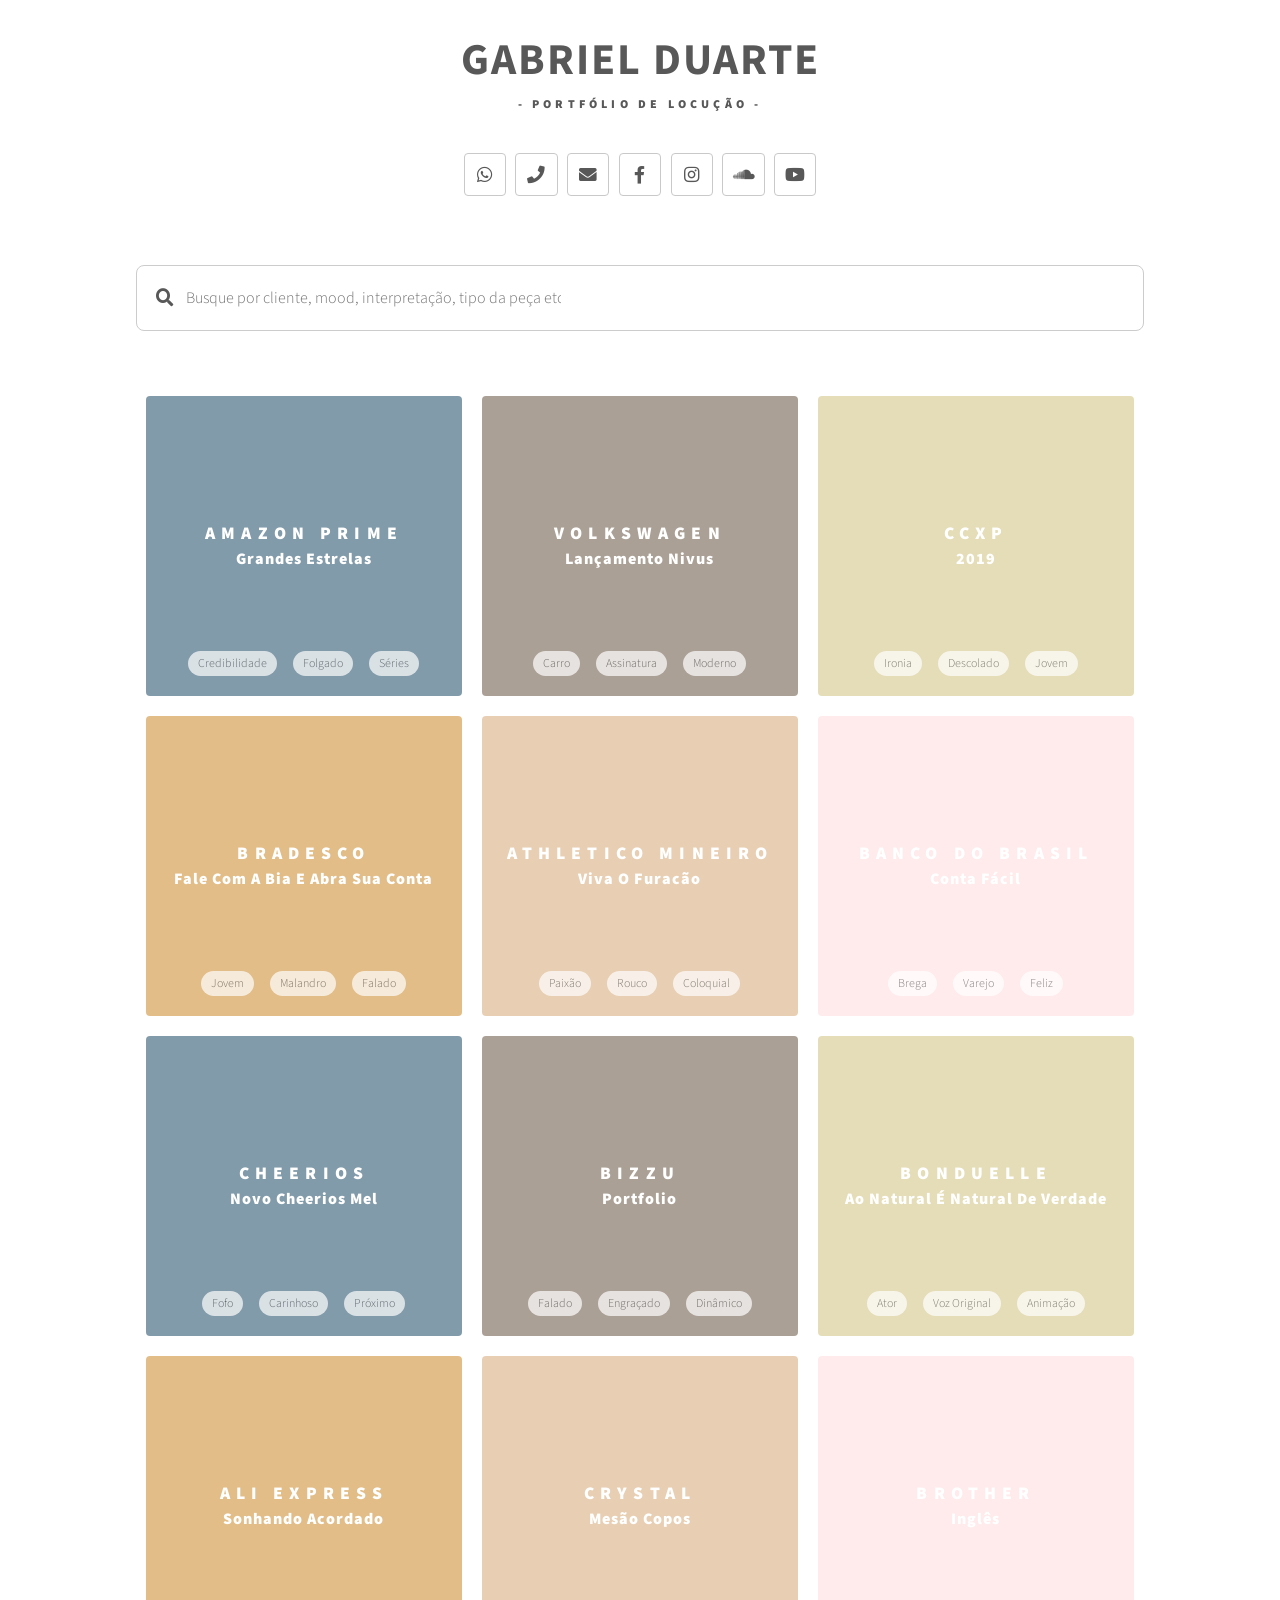
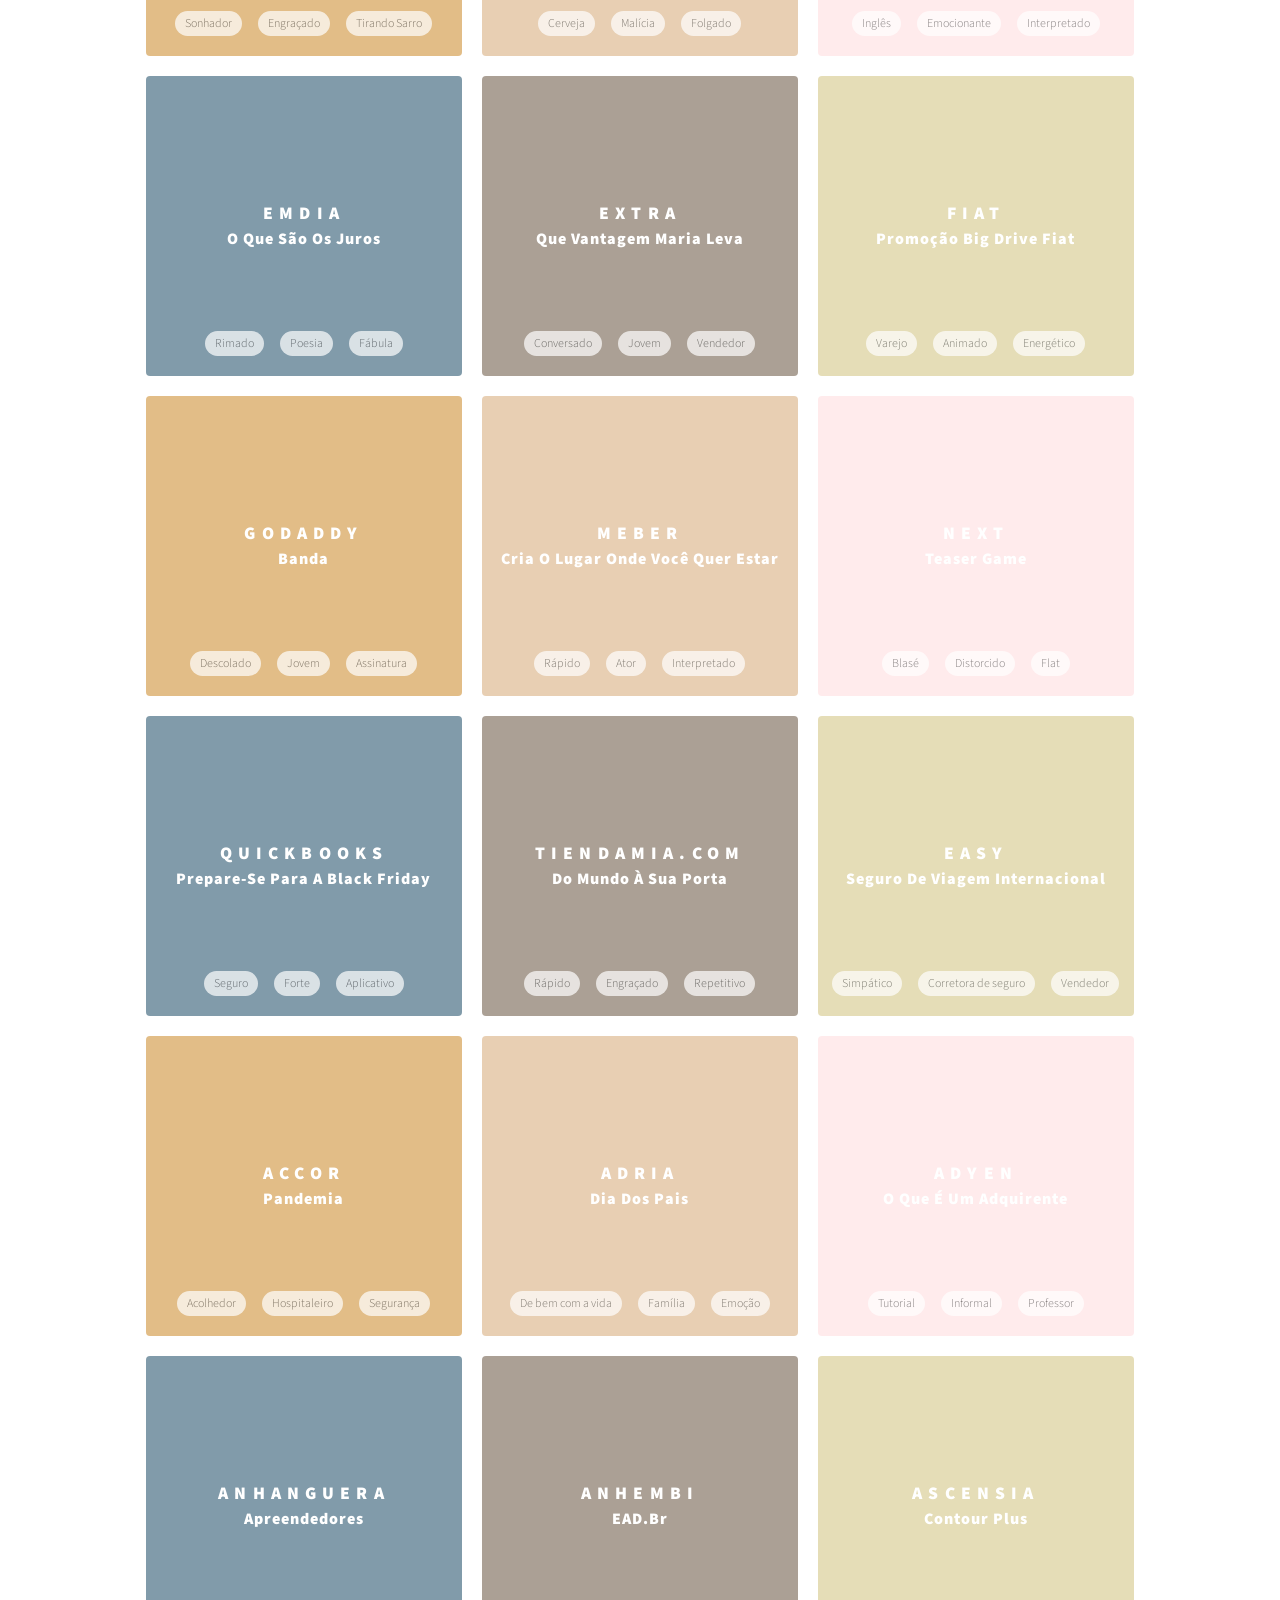
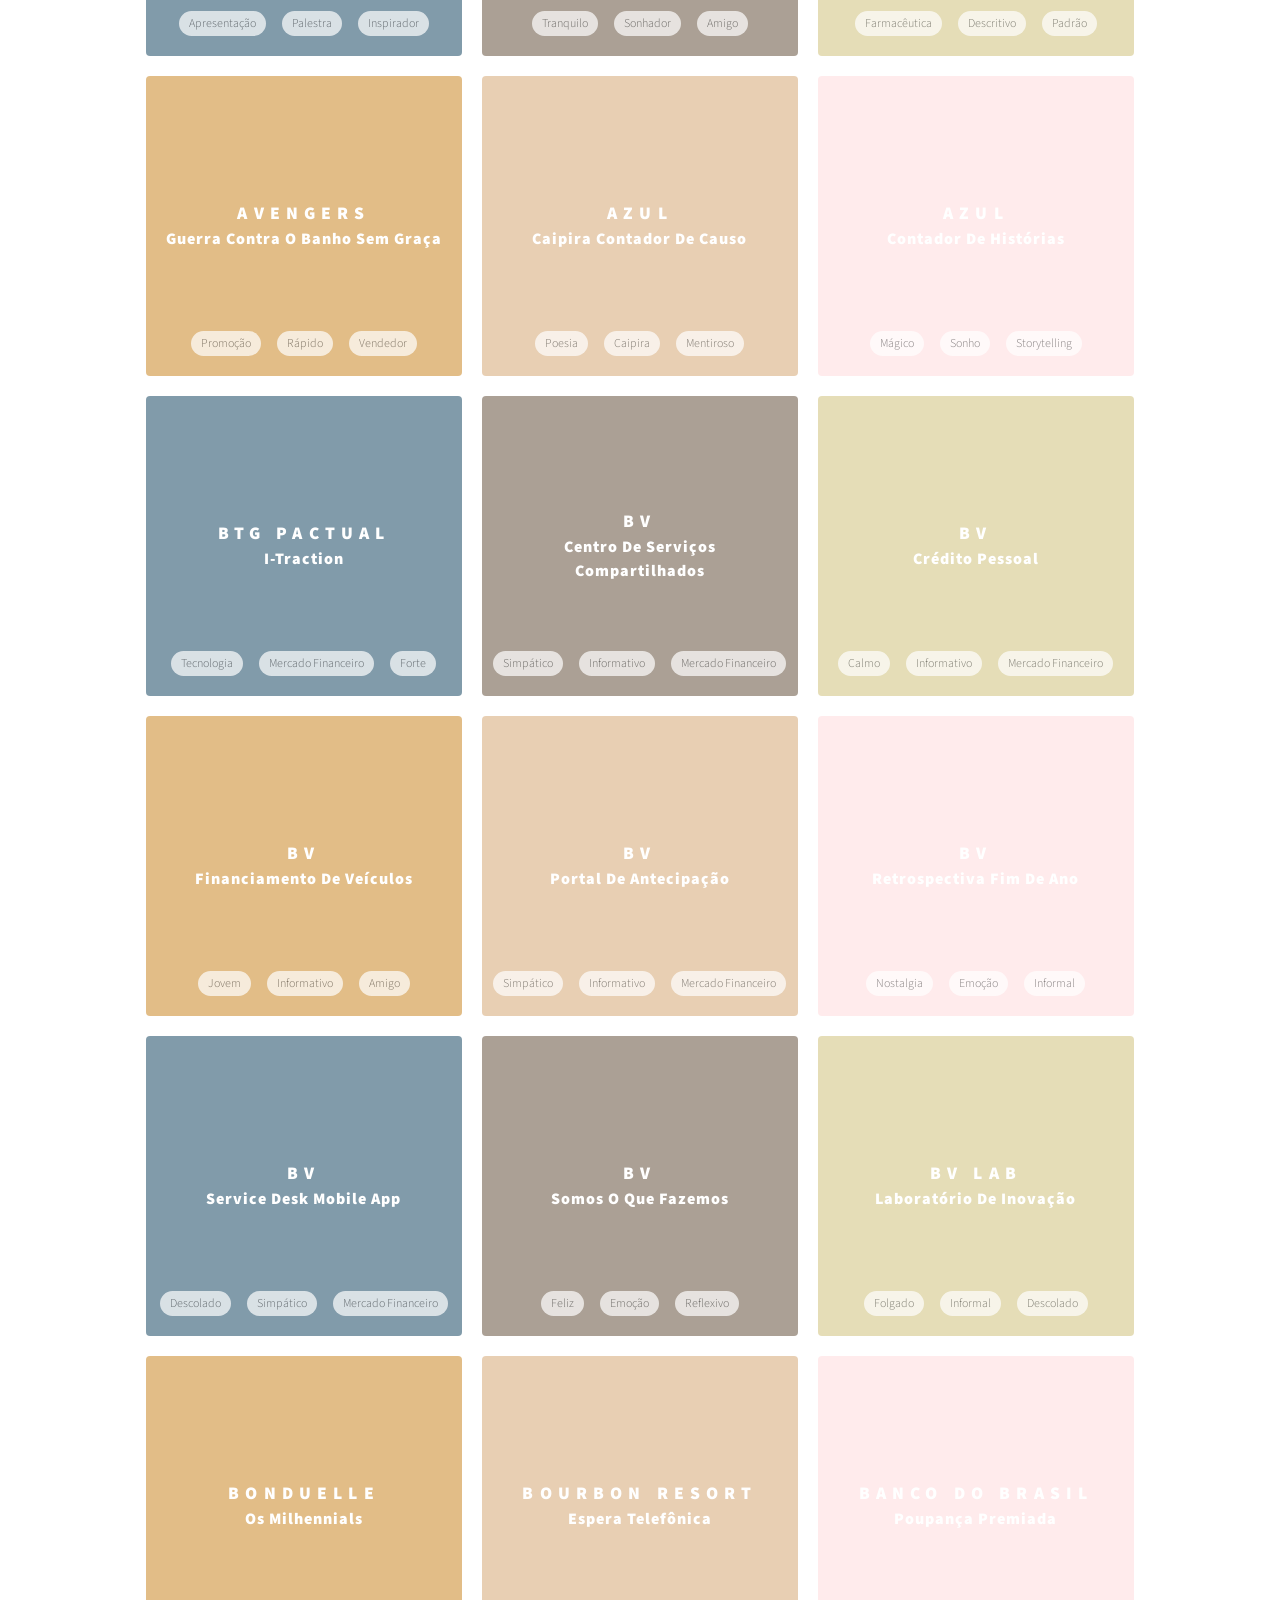
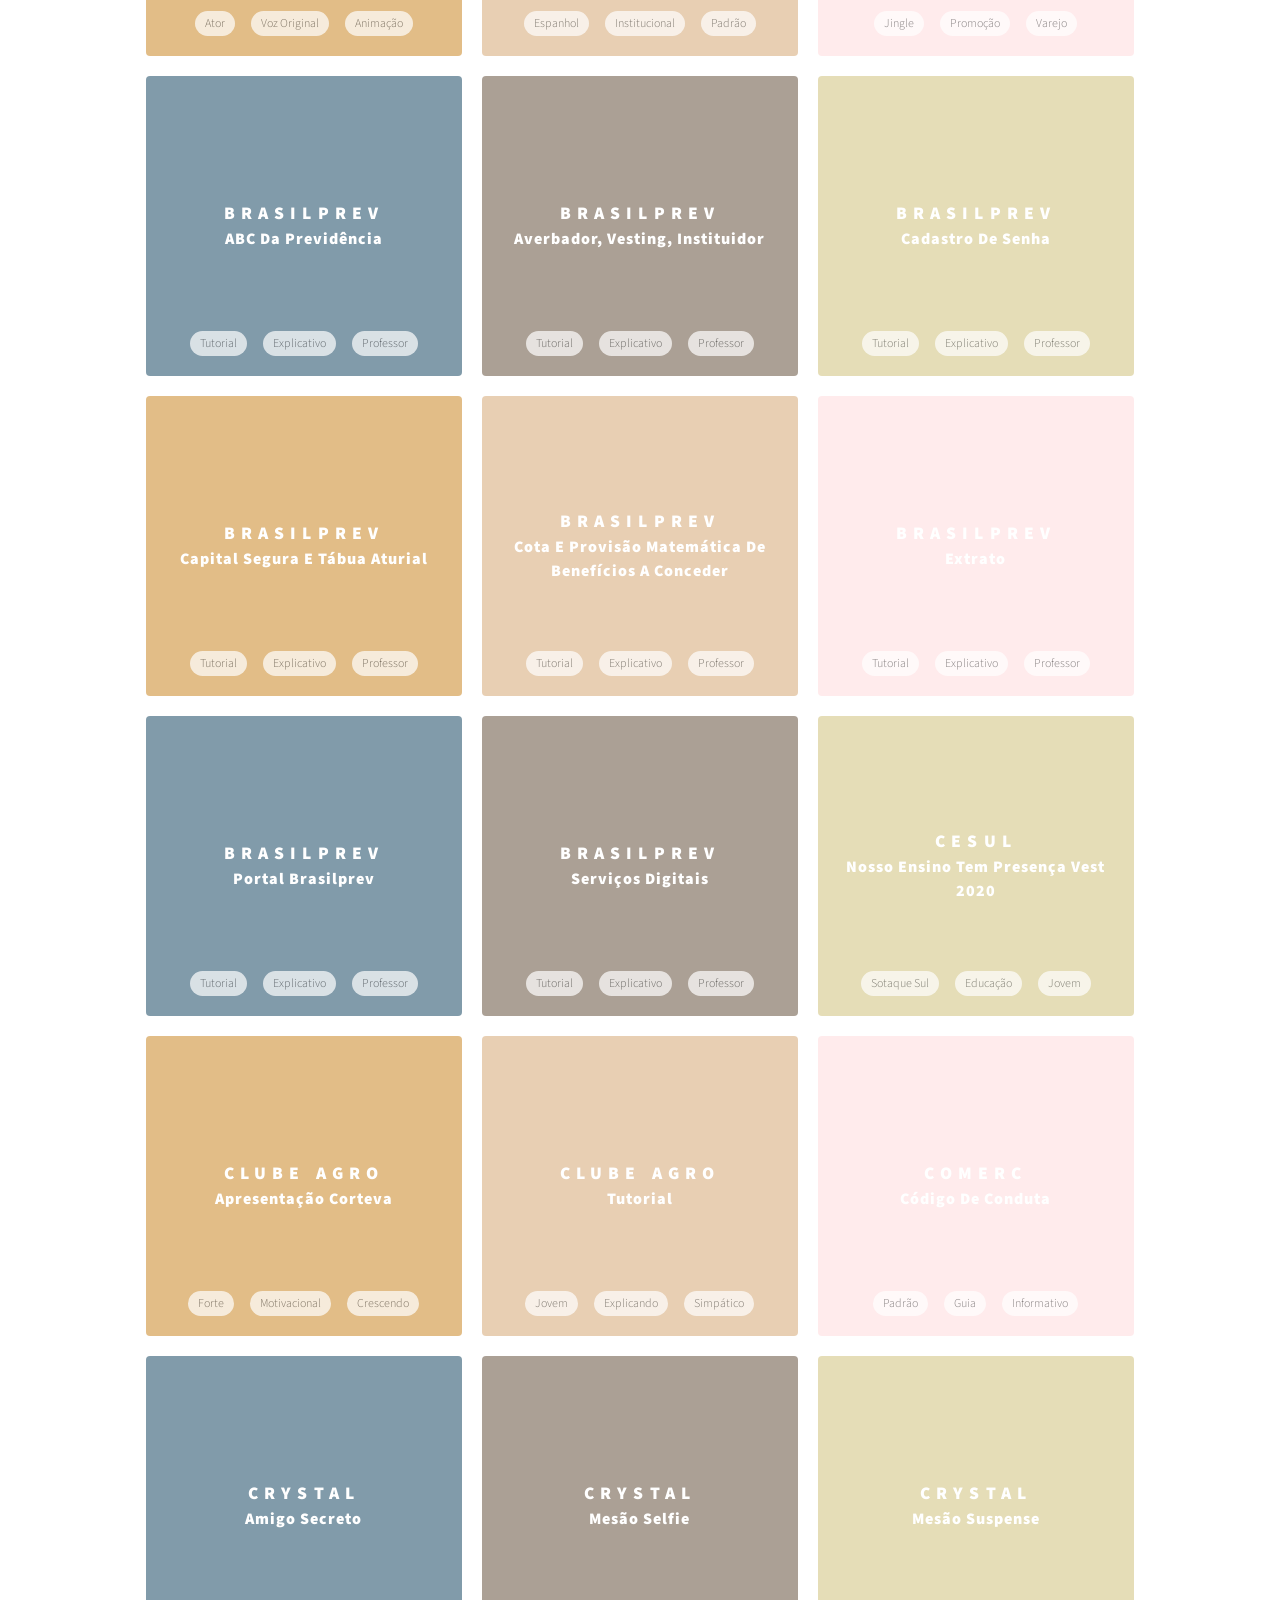
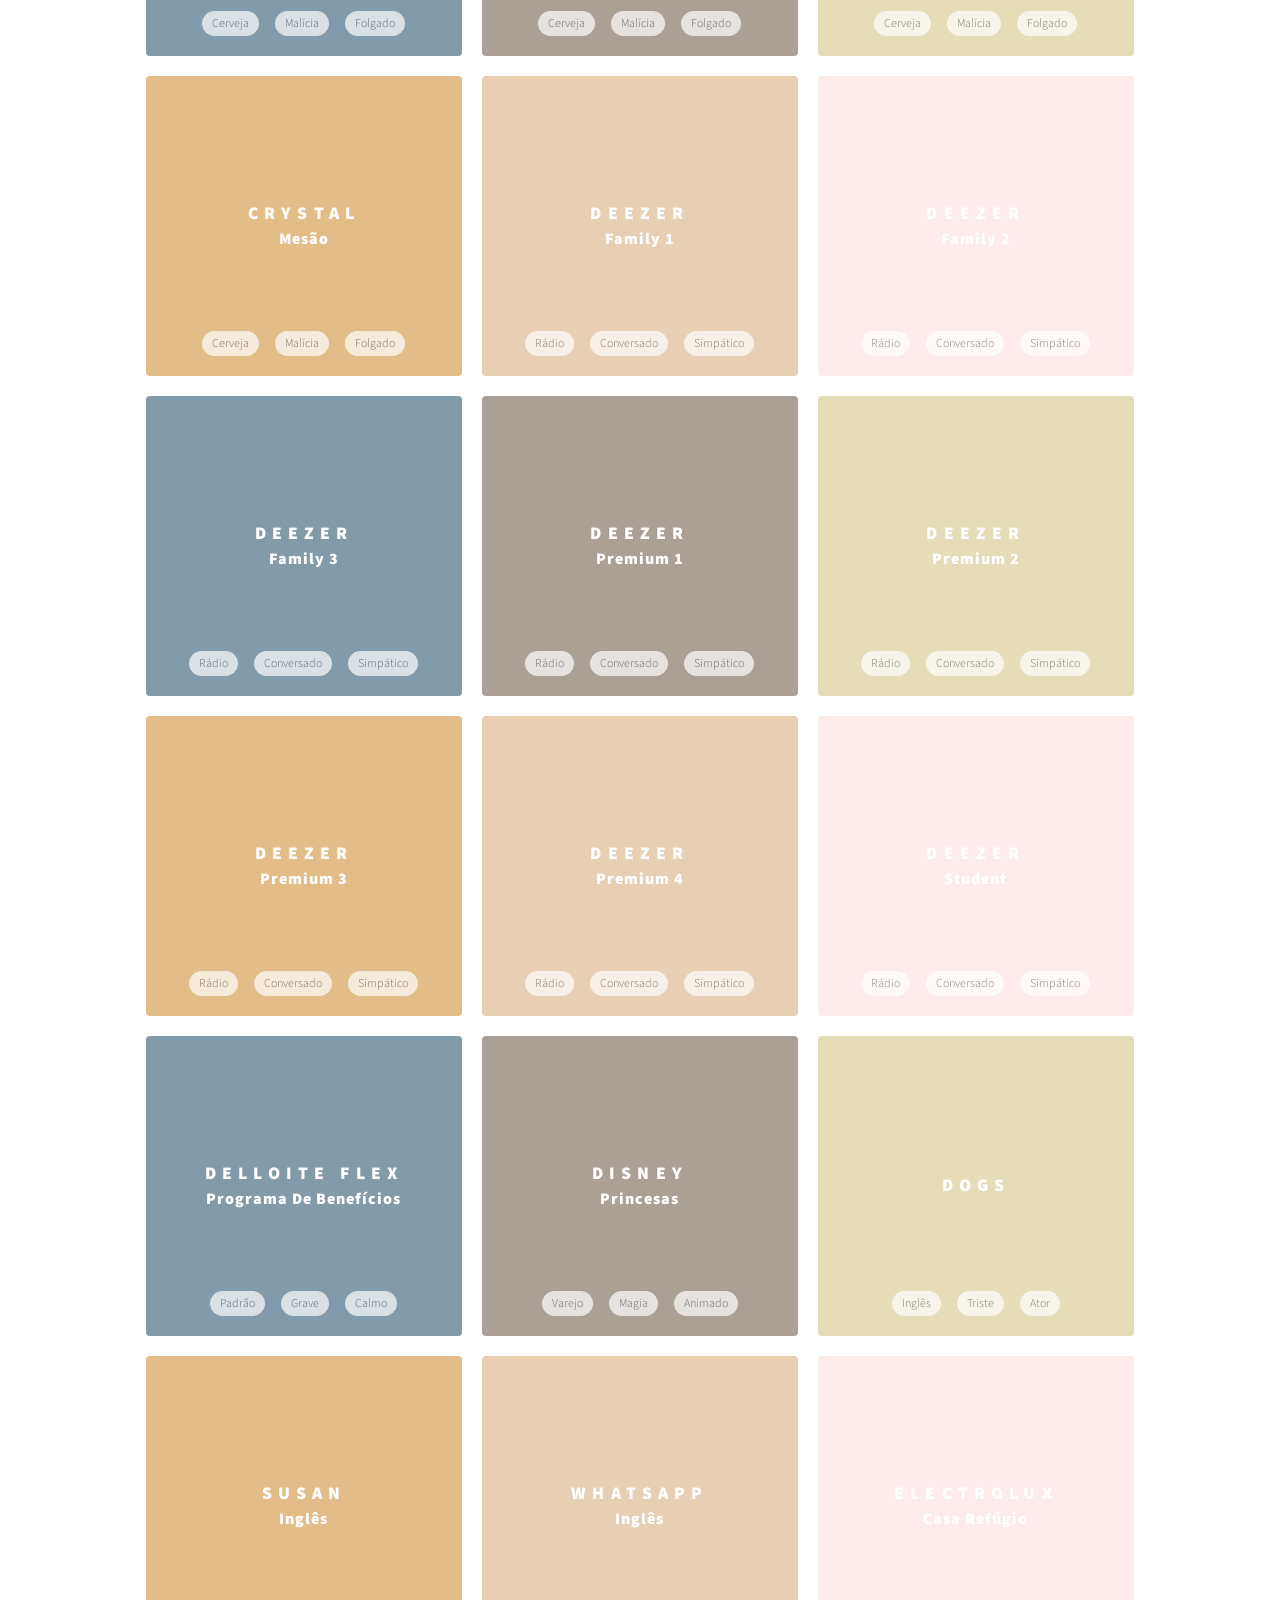
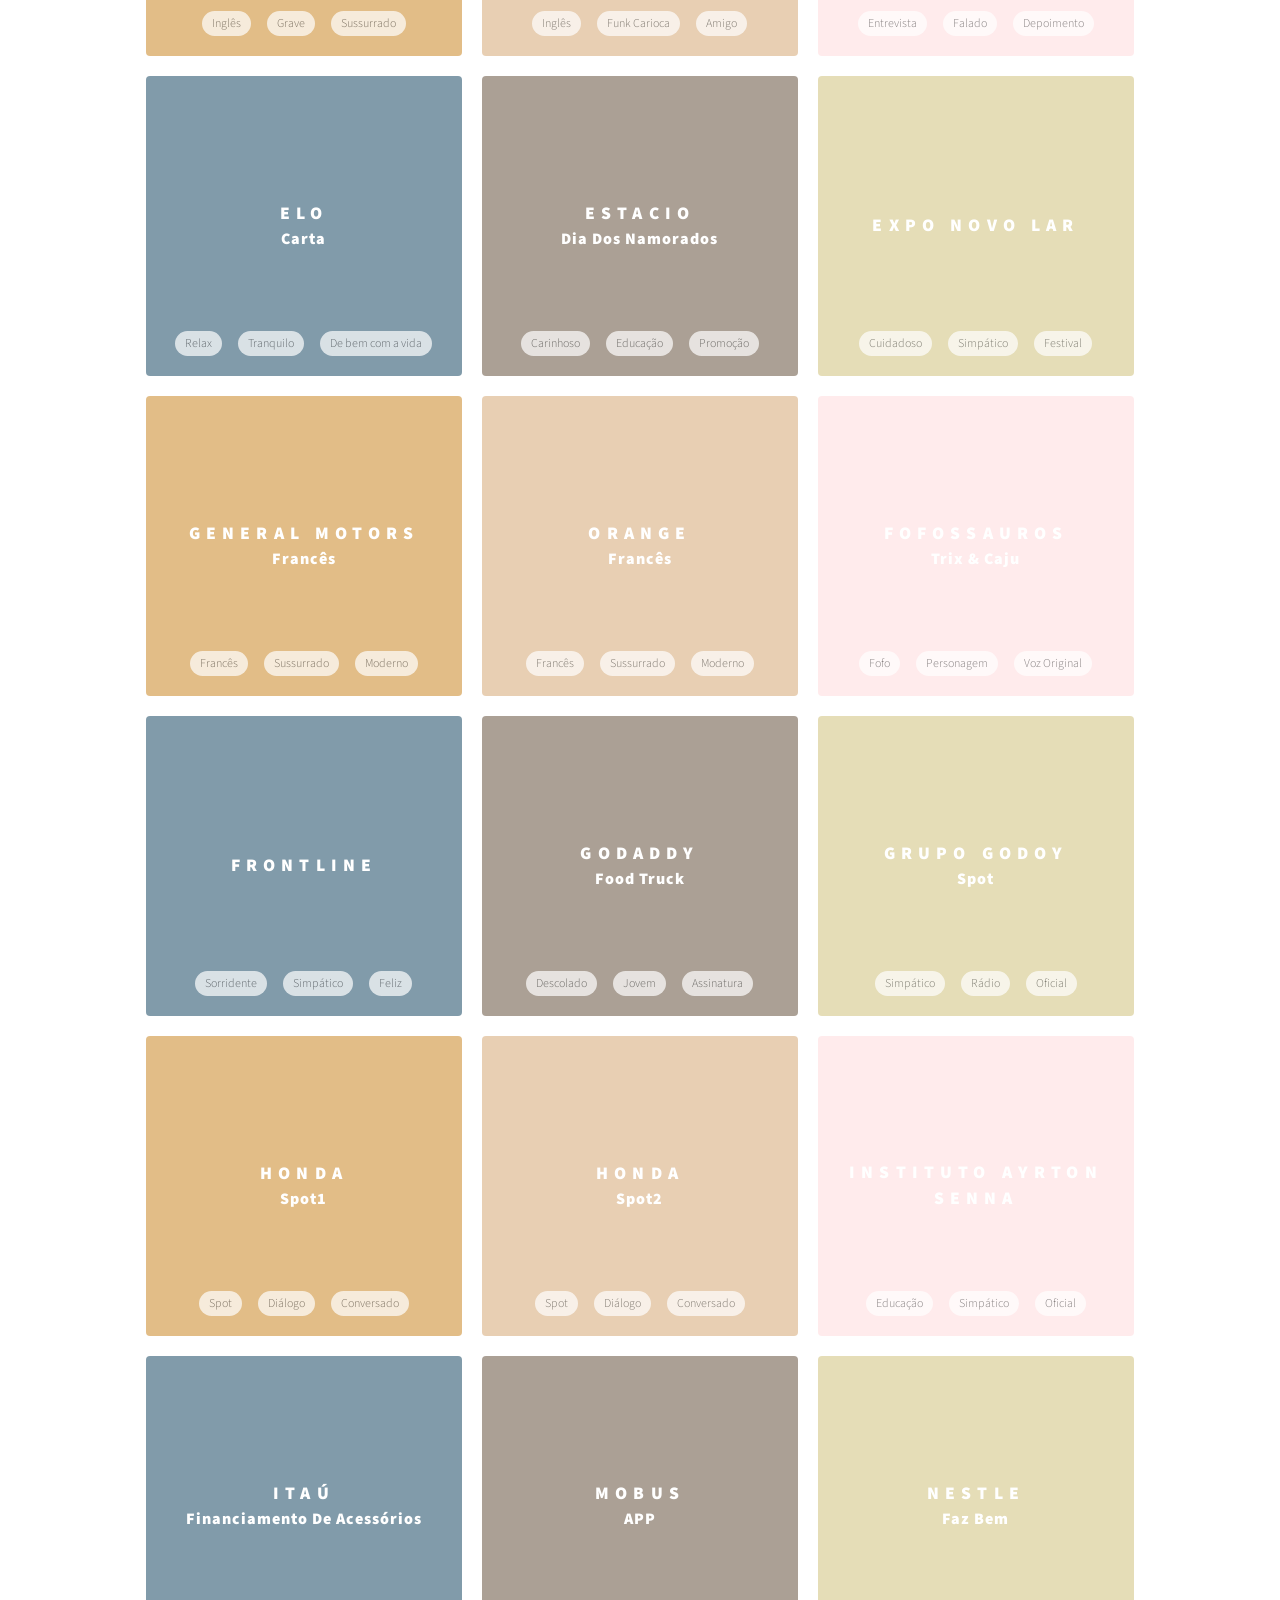
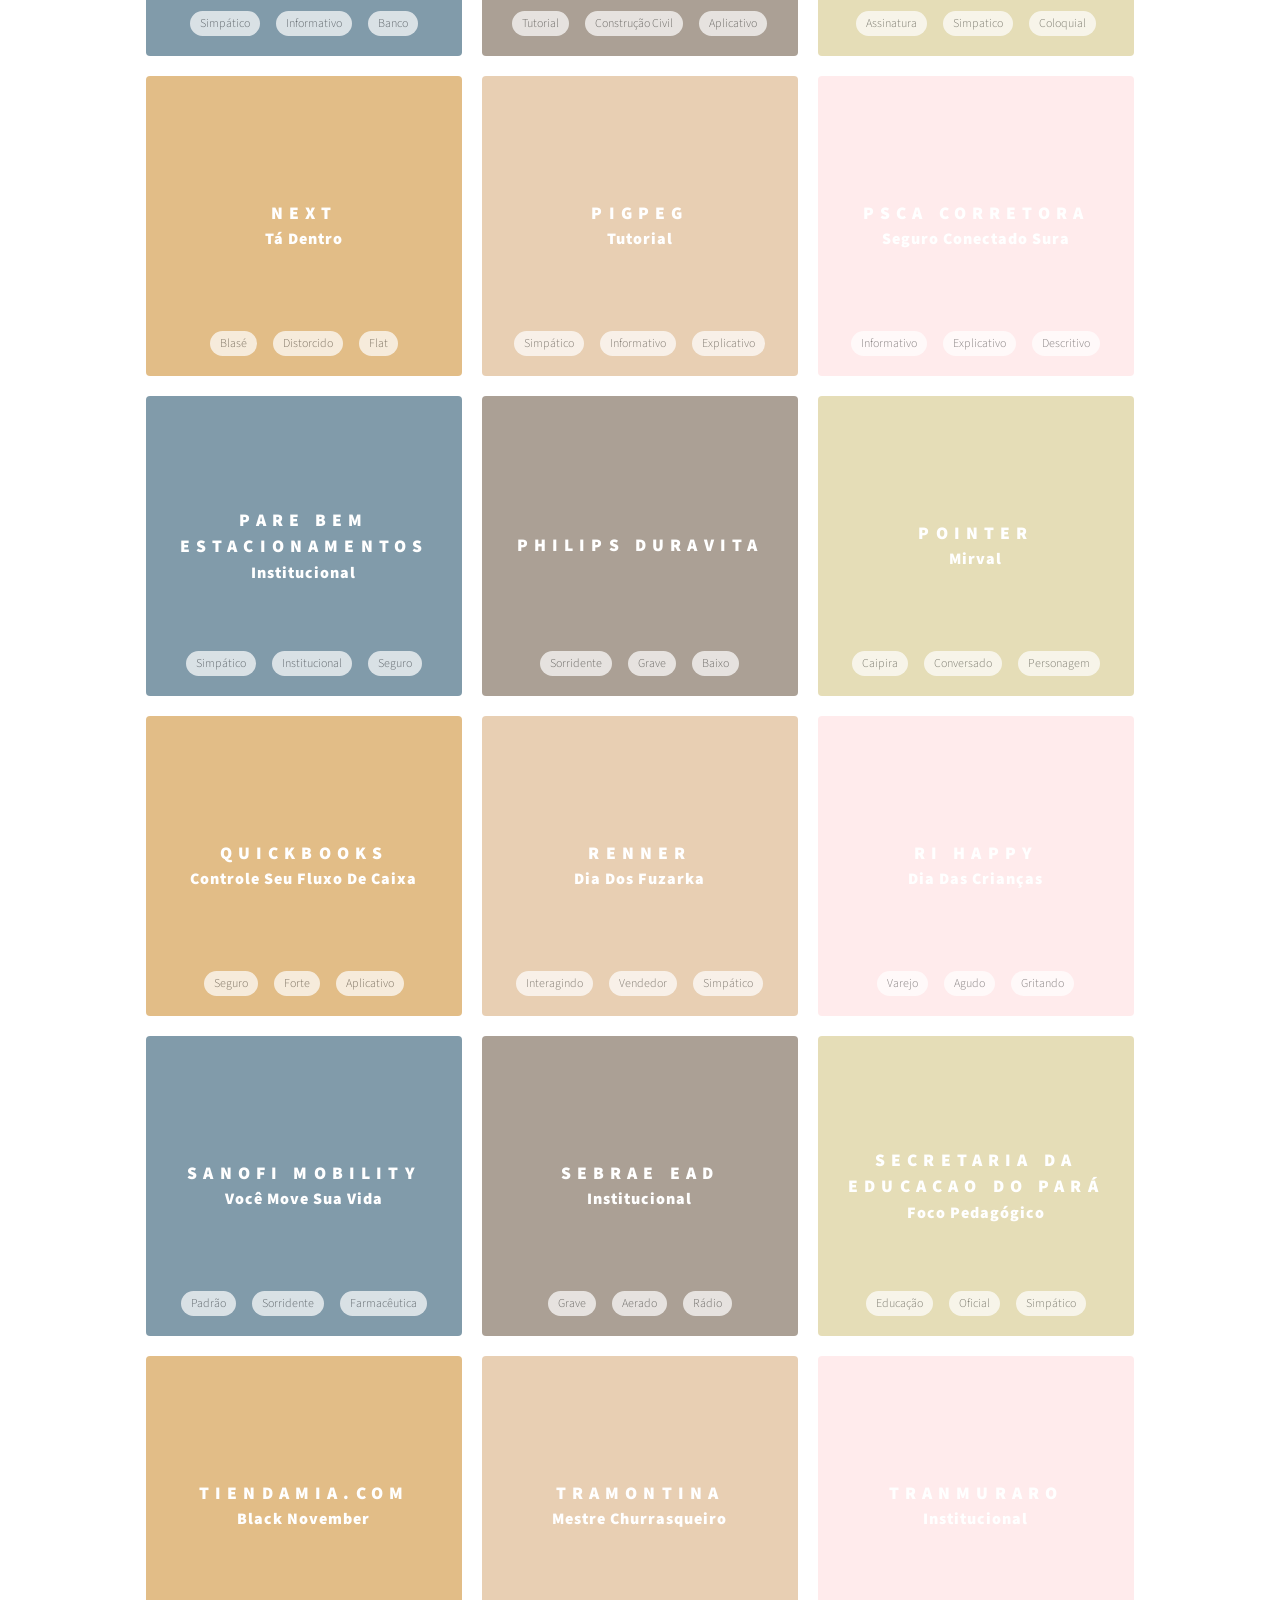
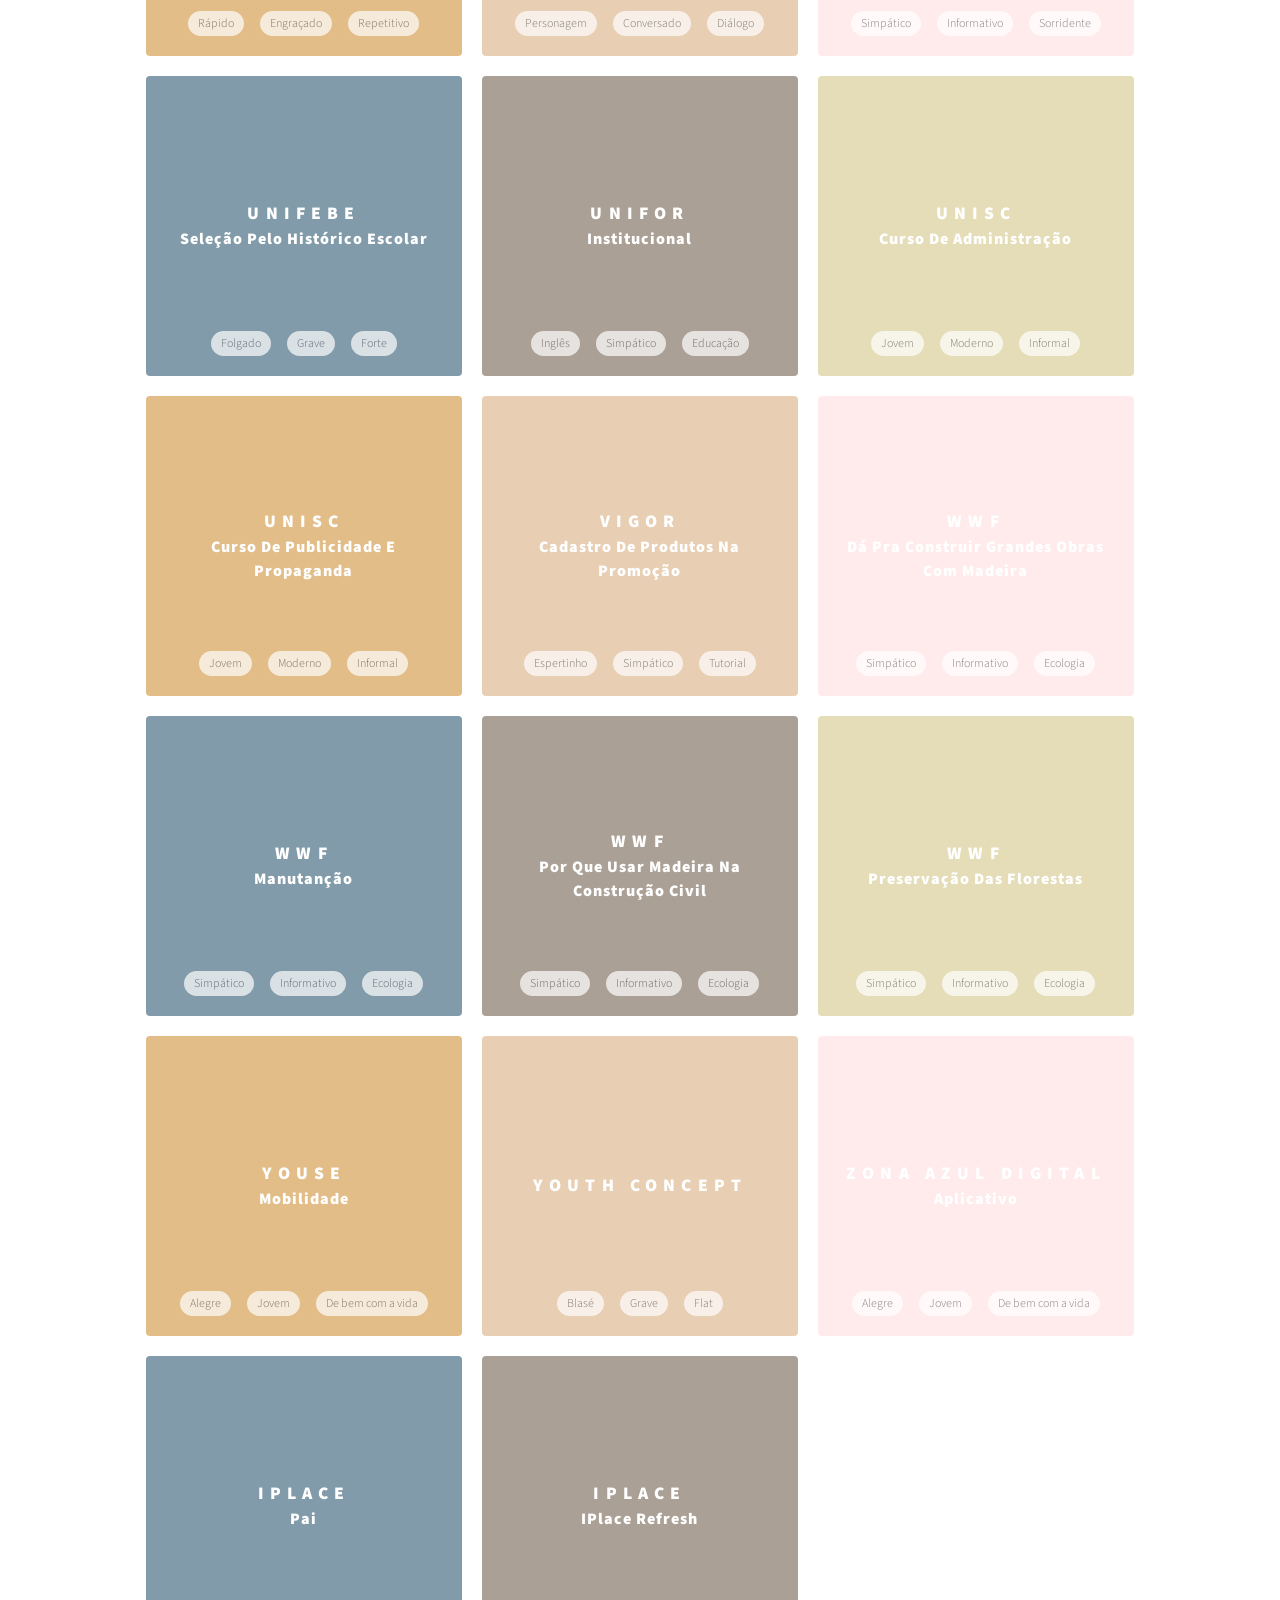
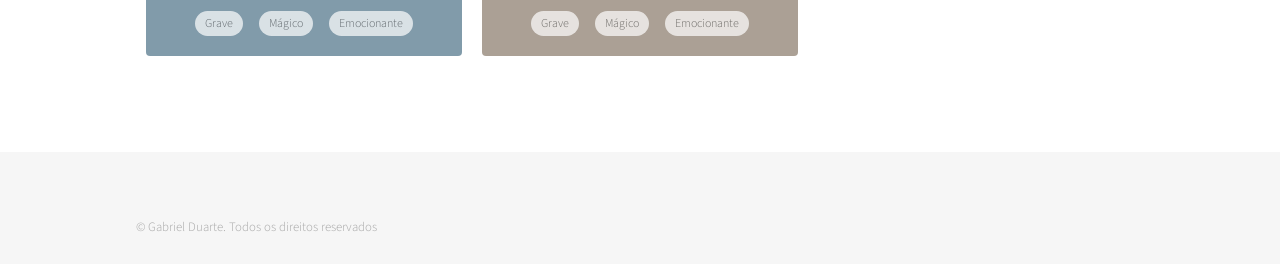
==== index.html @ d8f4043a "Fixed modal height" ====
<!DOCTYPE HTML>
<!--
	Free for personal and commercial use under the CCA 3.0 license (html5up.net/license)
-->
<html>
<head>
    <title>Gabriel Duarte - Portfólio de Locução</title>
    <link rel="shortcut icon" href="favicon.ico">
    <meta charset="utf-8"/>
    <meta name="viewport" content="width=device-width, initial-scale=1, user-scalable=no"/>

    <!-- Libraries -->
    <link rel="stylesheet" href="assets/css/popover.css"/>

    <link href="assets/css/material-icons.css" rel="stylesheet">
    <!--    <link rel="stylesheet" href="assets/css/materialize.min.css">-->

    <link href="assets/css/chips.css" rel="stylesheet">

    <!-- Template -->

    <link rel="stylesheet" href="assets/css/main.css"/>

    <noscript>
        <link rel="stylesheet" href="assets/css/noscript.css"/>
    </noscript>

    <!-- Custom -->

    <link rel="stylesheet" href="assets/css/modal.css"/>
    <link rel="stylesheet" href="assets/css/style.css"/>
</head>
<body class="is-preload">

<div id="project_details" class="modal">

    <div class="modal-content" align="center">

        <!-- Soundcloud Iframe-->
        <div id="soundcloud_iframe_wrapper"></div>

        <!--YouTube Iframe-->
        <div id="youtube_iframe_wrapper"></div>

        <iframe id="youtube_iframe" width="100%" src="" frameborder="0"
                allow="accelerometer; autoplay; encrypted-media; gyroscope; picture-in-picture"
                allowfullscreen></iframe>

        <div class="project__share_buttons">
            <a class="button project__button project__share_buttons-link"><span class="fa link-icon"></span>
                Compartilhar Link</a>
            <a id="media_video_button" class="button project__button" download><span class="fa fa-download"></span> Baixar Vídeo</a>
            <a id="media_audio_button" class="button project__button" download><span class="fa fa-download"></span> Baixar Áudio</a>
        </div>

        <div class="project__share_link project__share_link--project">
            <input type="text"
                   class="project__share_link_url"
                   readonly
                   value=""/>

            <div class="project__share_link_copy"
                 data-container="body"
                 data-toggle="popover"
                 data-placement="right"
                 data-offset="0, 10"
                 data-content="Link copiado para a área de transferência.">
                Copiar
            </div>
        </div>
    </div>

</div>

<!-- Wrapper -->
<div id="wrapper">

    <!-- Header -->
    <header id="header">

        <h1>Gabriel Duarte</h1>
        <span class="title logo">- Portfólio de locução -</span>
        <section>
            <ul class="icons">
                <li>
                    <a href="https://api.whatsapp.com/send/?phone=5511986686443" target="_blank"
                       class="icon brands style2 fa-whatsapp"><span class="label">Whatsapp</span></a>
                </li>
                <li>
                    <a href="tel:5511986686443"
                       class="icon solid style2 fa-phone"><span class="label">Telefone</span></a>
                </li>
                <li>
                    <a href="mailto:presto.gabriel@gmail.com"
                       class="icon solid style2 fa-envelope"><span class="label">E-mail</span></a>
                </li>
                <li>
                    <a href="https://www.facebook.com/gabrielduarte2007"
                       target="_blank"
                       class="icon brands style2 fa-facebook-f"><span class="label">Facebook</span></a>
                </li>
                <li>
                    <a href="https://www.instagram.com/gabrielduarte_loc/"
                       target="_blank"
                       class="icon brands style2 fa-instagram"><span class="label">Instagram</span></a>
                </li>
                <li>
                    <a href="https://soundcloud.com/gabrielduarte"
                       target="_blank"
                       class="icon brands style2 fa-soundcloud"><span class="label">Soundcloud</span></a>
                </li>
                <li>
                    <a href="https://www.youtube.com/channel/UCbrKBu8AyztZCIW0u7R_42A"
                       target="_blank"
                       class="icon brands style2 fa-youtube"><span class="label">YouTube</span></a>
                </li>
            </ul>
        </section>

    </header>

    <!-- Main -->
    <div id="main">

        <div class="inner">
            <div class="project-search">
                <span class="icon solid search-icon style2 fa-search label"></span>

                <div class="chips chips-autocomplete"></div>

                <input type="button"
                       class="project-search__button primary"
                       value="Buscar"/>
            </div>

            <div class="project-share-search-wrapper">
                <div class="project-share-search">
                    <a class="button project__button project-share-search__button"><span class="fa link-icon"></span>
                        Compartilhe essa busca</a>

                    <div class="project__share_link project__share_link--search">
                        <div class="project__search-share_link_copy"
                             data-container="body"
                             data-toggle="popover"
                             data-placement="top"
                             data-offset="0, 10"
                             data-content="Link copiado para a área de transferência.">
                            Copiar
                        </div>

                        <input type="text"
                               class="project__search_share_link_url"
                               readonly
                               value=""/>
                    </div>
                </div>
            </div>

            <section id="projects" class="tiles">

                <article id="project_base" class="project">
                    <div class="image">
                        <div class="project__image"></div>
                    </div>

                    <a href="#" class="link">
                        <h2 class="project__title">Title</h2>
                        <h3 class="project__subtitle">Subtitle</h3>
                    </a>

                    <div class="content project__tags">
                        <a class="tag project__tag">Tag</a>
                    </div>
                </article>

            </section>
        </div>
    </div>

    <!-- Footer -->
    <footer id="footer">
        <div class="inner">
            <ul class="copyright">
                <li>&copy; Gabriel Duarte. Todos os direitos reservados</li>
            </ul>
        </div>
    </footer>

</div>

<!-- Extensions -->
<script src="assets/js/array.extensions.js"></script>

<!-- Libraries -->
<script src="assets/js/jquery.min.js"></script>
<script src="assets/js/browser.min.js"></script>
<script src="assets/js/breakpoints.min.js"></script>
<script src="assets/js/popper.min.js"
        integrity="sha384-ApNbgh9B+Y1QKtv3Rn7W3mgPxhU9K/ScQsAP7hUibX39j7fakFPskvXusvfa0b4Q"
        crossorigin="anonymous"></script>
<script src="assets/js/bootstrap.min.js"
        integrity="sha384-JZR6Spejh4U02d8jOt6vLEHfe/JQGiRRSQQxSfFWpi1MquVdAyjUar5+76PVCmYl"
        crossorigin="anonymous"></script>
<script src="assets/js/levenshtein.js"></script>
<script src="assets/js/download.js"></script>
<script src="assets/js/materialize.min.js"></script>

<!-- Template Scripts -->
<script src="assets/js/util.js"></script>
<script src="assets/js/main.js"></script>

<!-- Custom scripts -->
<script src="assets/js/search.js"></script>
<script src="assets/js/modal.js"></script>
<script src="assets/js/layout.js"></script>
<script src="assets/js/projects.js"></script>

<!-- Hotjar -->
<script>
    (function (h, o, t, j, a, r) {
        h.hj = h.hj || function () {
            (h.hj.q = h.hj.q || []).push(arguments)
        };
        h._hjSettings = {hjid: 1961038, hjsv: 6};
        a = o.getElementsByTagName('head')[0];
        r = o.createElement('script');
        r.async = 1;
        r.src = t + h._hjSettings.hjid + j + h._hjSettings.hjsv;
        a.appendChild(r);
    })(window, document, 'https://static.hotjar.com/c/hotjar-', '.js?sv=');
</script>

<!-- Google Analytics -->
<!-- Global site tag (gtag.js) - Google Analytics -->
<script async src="https://www.googletagmanager.com/gtag/js?id=UA-176390028-1"></script>
<script>
    window.dataLayer = window.dataLayer || [];

    function gtag() {
        dataLayer.push(arguments);
    }

    gtag('js', new Date());

    gtag('config', 'UA-176390028-1');
</script>

</body>
</html>
---- assets/css/popover.css ----
.popover {
    position: absolute;
    top: 0;
    left: 0;
    z-index: 1060;
    display: block;
    max-width: 276px;
    font-family: -apple-system, BlinkMacSystemFont, "Segoe UI", Roboto, "Helvetica Neue", Arial, sans-serif, "Apple Color Emoji", "Segoe UI Emoji", "Segoe UI Symbol";
    font-style: normal;
    font-weight: 400;
    line-height: 1.5;
    text-align: left;
    text-align: start;
    text-decoration: none;
    text-shadow: none;
    text-transform: none;
    letter-spacing: normal;
    word-break: normal;
    word-spacing: normal;
    white-space: normal;
    line-break: auto;
    font-size: .875rem;
    word-wrap: break-word;
    background-color: #fff;
    background-clip: padding-box;
    border: 1px solid rgba(0, 0, 0, .2);
    border-radius: .3rem
}

.popover .arrow {
    position: absolute;
    display: block;
    width: 1rem;
    height: .5rem;
    margin: 0 .3rem
}

.popover .arrow::after,
.popover .arrow::before {
    position: absolute;
    display: block;
    content: "";
    border-color: transparent;
    border-style: solid
}

.bs-popover-auto[x-placement^=top],
.bs-popover-top {
    margin-bottom: .5rem
}

.bs-popover-auto[x-placement^=top] .arrow,
.bs-popover-top .arrow {
    bottom: calc((.5rem + 1px) * -1)
}

.bs-popover-auto[x-placement^=top] .arrow::after,
.bs-popover-auto[x-placement^=top] .arrow::before,
.bs-popover-top .arrow::after,
.bs-popover-top .arrow::before {
    border-width: .5rem .5rem 0
}

.bs-popover-auto[x-placement^=top] .arrow::before,
.bs-popover-top .arrow::before {
    bottom: 0;
    border-top-color: #323232
}

.bs-popover-auto[x-placement^=top] .arrow::after,
.bs-popover-top .arrow::after {
    bottom: 1px;
    border-top-color: #323232
}

.bs-popover-auto[x-placement^=right],
.bs-popover-right {
    margin-left: .5rem
}

.bs-popover-auto[x-placement^=right] .arrow,
.bs-popover-right .arrow {
    left: calc((.5rem + 1px) * -1);
    width: .5rem;
    height: 1rem;
    margin: .3rem 0
}

.bs-popover-auto[x-placement^=right] .arrow::after,
.bs-popover-auto[x-placement^=right] .arrow::before,
.bs-popover-right .arrow::after,
.bs-popover-right .arrow::before {
    border-width: .5rem .5rem .5rem 0
}

.bs-popover-auto[x-placement^=right] .arrow::before,
.bs-popover-right .arrow::before {
    left: 0;
    border-right-color: #323232
}

.bs-popover-auto[x-placement^=right] .arrow::after,
.bs-popover-right .arrow::after {
    left: 1px;
    border-right-color: #323232
}

.bs-popover-auto[x-placement^=bottom],
.bs-popover-bottom {
    margin-top: .5rem
}

.bs-popover-auto[x-placement^=bottom] .arrow,
.bs-popover-bottom .arrow {
    top: calc((.5rem + 1px) * -1)
}

.bs-popover-auto[x-placement^=bottom] .arrow::after,
.bs-popover-auto[x-placement^=bottom] .arrow::before,
.bs-popover-bottom .arrow::after,
.bs-popover-bottom .arrow::before {
    border-width: 0 .5rem .5rem .5rem
}

.bs-popover-auto[x-placement^=bottom] .arrow::before,
.bs-popover-bottom .arrow::before {
    top: 0;
    border-bottom-color: #323232
}

.bs-popover-auto[x-placement^=bottom] .arrow::after,
.bs-popover-bottom .arrow::after {
    top: 1px;
    border-bottom-color: #323232
}

.bs-popover-auto[x-placement^=bottom] .popover-header::before,
.bs-popover-bottom .popover-header::before {
    position: absolute;
    top: 0;
    left: 50%;
    display: block;
    width: 1rem;
    margin-left: -.5rem;
    content: "";
    border-bottom: 1px solid #f7f7f7
}

.bs-popover-auto[x-placement^=left],
.bs-popover-left {
    margin-right: .5rem
}

.bs-popover-auto[x-placement^=left] .arrow,
.bs-popover-left .arrow {
    right: calc((.5rem + 1px) * -1);
    width: .5rem;
    height: 1rem;
    margin: .3rem 0
}

.bs-popover-auto[x-placement^=left] .arrow::after,
.bs-popover-auto[x-placement^=left] .arrow::before,
.bs-popover-left .arrow::after,
.bs-popover-left .arrow::before {
    border-width: .5rem 0 .5rem .5rem
}

.bs-popover-auto[x-placement^=left] .arrow::before,
.bs-popover-left .arrow::before {
    right: 0;
    border-left-color: #323232
}

.bs-popover-auto[x-placement^=left] .arrow::after,
.bs-popover-left .arrow::after {
    right: 1px;
    border-left-color: #323232
}

.popover-header {
    padding: .5rem .75rem;
    margin-bottom: 0;
    font-size: 1rem;
    color: inherit;
    background-color: #f7f7f7;
    border-bottom: 1px solid #ebebeb;
    border-top-left-radius: calc(.3rem - 1px);
    border-top-right-radius: calc(.3rem - 1px)
}

.popover-header:empty {
    display: none
}

.popover-body {
    font-size: 12px;
    padding: .5rem .75rem;
    background: #323232;
    color: #f1f1f1;
    box-shadow: 1px 1px 5px 1px #323232;
}
---- assets/css/chips.css ----
/* Chips */

.chip {
    display: inline-block;
    height: 32px;
    font-size: 13px;
    font-weight: 500;
    color: rgba(0, 0, 0, 0.6);
    line-height: 32px;
    padding: 0 12px;
    border-radius: 16px;
    background-color: #e4e4e4;
    margin-bottom: 5px;
    margin-right: 5px
}

.chip:focus {
    outline: none;
    background-color: #065fd4;
    color: #fff
}

.chip > img {
    float: left;
    margin: 0 8px 0 -12px;
    height: 32px;
    width: 32px;
    border-radius: 50%
}

.chip .close {
    cursor: pointer;
    float: right;
    font-size: 16px;
    line-height: 32px;
    padding-left: 8px
}

.chips {
    border: none;
    -webkit-box-shadow: none;
    box-shadow: none;
    margin: 0 0 8px 0;
    min-height: 45px;
    outline: none;
    -webkit-transition: all .3s;
    transition: all .3s
}

.chips:hover {
    cursor: text
}

.chips .input {
    background: none;
    border: 0;
    color: rgba(0, 0, 0, 0.6);
    display: inline-block;
    font-size: 16px;
    height: 3rem;
    line-height: 32px;
    outline: 0;
    margin: 0;
    padding: 0 !important;
    width: 120px !important
}

.chips .input:focus {
    border: 0 !important;
    -webkit-box-shadow: none !important;
    box-shadow: none !important
}

.chips .autocomplete-content {
    margin-top: 0;
    margin-bottom: 0
}

.prefix ~ .chips {
    margin-left: 3rem;
    width: 92%;
    width: calc(100% - 3rem)
}

.chips:empty ~ label {
    font-size: 0.8rem;
    -webkit-transform: translateY(-140%);
    transform: translateY(-140%)
}

/* Dropdown Content */

.dropdown-content {
    background-color: #fff;
    margin: 0;
    display: none;
    min-width: 100px;
    overflow-y: auto;
    opacity: 0;
    position: absolute;
    left: 0;
    top: 0;
    z-index: 9999;
    -webkit-transform-origin: 0 0;
    transform-origin: 0 0
}

.dropdown-content:focus {
    outline: 0
}

.dropdown-content li {
    clear: both;
    color: rgba(0, 0, 0, 0.87);
    cursor: pointer;
    min-height: 50px;
    line-height: 1.5rem;
    width: 100%;
    text-align: left
}

.dropdown-content li:hover,
.dropdown-content li.active {
    background-color: #eee
}

.dropdown-content li:focus {
    outline: none
}

.dropdown-content li.divider {
    min-height: 0;
    height: 1px
}

.dropdown-content li > a,
.dropdown-content li > span {
    font-size: 16px;
    color: #065fd4;
    display: block;
    line-height: 22px;
    padding: 14px 16px
}

.dropdown-content li > span > label {
    top: 1px;
    left: 0;
    height: 18px
}

.dropdown-content li > a > i {
    height: inherit;
    line-height: inherit;
    float: left;
    margin: 0 24px 0 0;
    width: 24px
}

body.keyboard-focused .dropdown-content li:focus {
    background-color: #dadada
}

.input-field.col .dropdown-content [type="checkbox"] + label {
    top: 1px;
    left: 0;
    height: 18px;
    -webkit-transform: none;
    transform: none
}

.dropdown-trigger {
    cursor: pointer
}

/* Autocomplete */

.autocomplete-content li .highlight {
    color: #444
}

.autocomplete-content li img {
    height: 40px;
    width: 40px;
    margin: 5px 15px
}

/* List */

ul:not(.browser-default) {
    padding-left: 0;
    list-style-type: none
}

ul:not(.browser-default) > li {
    list-style-type: none
}

/* Custom */

.project-search {
    display: flex;
    align-items: center;
    position: relative;
    width: 100%;
    margin: 0 auto;
    text-align: center;
    border: 1px solid #ccc;
    padding: 8px;
    border-radius: 8px;
}

.project-search .search-icon {
    pointer-events: none;
    border: 0px;
    border: 0 !important;
}

.project-search .chips.chips-autocomplete,
.project-search .chips.chips-autocomplete .input {
    width: 100%;
}

.project-search .chips.chips-autocomplete .input {
    width: 375px !important;
}

@media screen and (max-width: 620px) {
    .project-search .chips.chips-autocomplete .input {
        max-width: 160px;
    }
}

.project-search .chips.chips-autocomplete {
    margin: 0;
    text-align: left;
}

.project-search .chips.chips-autocomplete .autocomplete-content {
    max-height: 200px;
}

.project-search .project-search__button {
    width: 170px;
    padding: 0 1.25em 0 1.6em;
}
---- assets/css/main.css ----
@import url(fontawesome-all.min.css);
@import url("https://fonts.googleapis.com/css?family=Source+Sans+Pro:300,700,900");

/*
	Phantom by HTML5 UP
	html5up.net | @ajlkn
	Free for personal and commercial use under the CCA 3.0 license (html5up.net/license)
*/

html, body, div, span, applet, object,
iframe, h1, h2, h3, h4, h5, h6, p, blockquote,
pre, a, abbr, acronym, address, big, cite,
code, del, dfn, em, img, ins, kbd, q, s, samp,
small, strike, strong, sub, sup, tt, var, b,
u, i, center, dl, dt, dd, ol, ul, li, fieldset,
form, label, legend, table, caption, tbody,
tfoot, thead, tr, th, td, article, aside,
canvas, details, embed, figure, figcaption,
footer, header, hgroup, menu, nav, output, ruby,
section, summary, time, mark, audio, video {
    margin: 0;
    padding: 0;
    border: 0;
    font-size: 100%;
    font: inherit;
    vertical-align: baseline;
}

article, aside, details, figcaption, figure,
footer, header, hgroup, menu, nav, section {
    display: block;
}

body {
    line-height: 1;
}

ol, ul {
    list-style: none;
}

blockquote, q {
    quotes: none;
}

blockquote:before, blockquote:after, q:before, q:after {
    content: '';
    content: none;
}

table {
    border-collapse: collapse;
    border-spacing: 0;
}

body {
    -webkit-text-size-adjust: none;
}

mark {
    background-color: transparent;
    color: inherit;
}

input::-moz-focus-inner {
    border: 0;
    padding: 0;
}

input, select, textarea {
    -moz-appearance: none;
    -webkit-appearance: none;
    -ms-appearance: none;
    appearance: none;
}

#header {
    text-align: center;
    margin-bottom: 20px;
}

#header h1 {
    text-transform: uppercase;
    letter-spacing: 2px;
    margin-bottom: 0;
}

#header section {
    margin-bottom: 40px;
}

#main form {
    position: relative;
    width: 100%;
    margin: 0 auto;
    text-align: center;
    display: flex;
    border: 1px solid #ccc;
    padding: 8px 8px 8px 56px;
    border-radius: 8px;
}

#main form input[type=text] {
    width: calc(100% - 200px);
    border: none;
}

#main form input[type=text]:focus {
    width: calc(100% - 200px);
    border: none;
    box-shadow: none;
}

#main form input.search-mobile {
    display: none;
}

#main form input.search-desktop {
    display: inline-block;
}

#main form input[type=submit] {
    width: 150px;
    position: absolute;
    right: 10px;
    top: 10px;
}

#main form span {
    position: absolute;
    pointer-events: none;
    border: 0px;
    left: 8px;
    top: 12px;
}

#main h3 {
    font-size: 16px;
    text-transform: capitalize;
    letter-spacing: 1px;
}

footer#footer .inner .copyright {
    padding: 0;
}

article {
    position: relative;
}

.content {
    position: absolute;
    bottom: 20px;
    left: 0;
    z-index: 4;
    width: 100%;
    text-align: center;
    opacity: 0.7
}

.tag {
    background: white;
    border: none;
    border-radius: 50px;
    cursor: pointer;
    display: inline-block;
    font-size: 12px;
    padding: 2px 10px;
    margin: 0 8px;
    text-decoration: none;
    transition: transform 0.2s;
}

@media screen and (max-width: 600px) {
    .tag {
        width: 80%;
    }
}

.tag:hover {
    background: #065fd4;
    color: white !important;
    -moz-transform: scale(1.2);
    -webkit-transform: scale(1.2);
    -ms-transform: scale(1.2);
    transform: scale(1.2);
}

/* Basic */

@-ms-viewport {
    width: device-width;
}

body {
    -ms-overflow-style: scrollbar;
}

@media screen and (max-width: 480px) {

    html, body {
        min-width: 320px;
    }

    #main form input[type=submit] {
        display: none
    }

    #main form input[type=text] {
        width: 90%
    }

    #main form input[type=text]:focus {
        width: 90%
    }

    #main form input.search-mobile {
        display: inline-block;
    }

    #main form input.search-desktop {
        display: none;
    }


}

html {
    box-sizing: border-box;
}

*, *:before, *:after {
    box-sizing: inherit;
}

body {
    background: #ffffff;
}

body.is-preload *, body.is-preload *:before, body.is-preload *:after {
    -moz-animation: none !important;
    -webkit-animation: none !important;
    -ms-animation: none !important;
    animation: none !important;
    -moz-transition: none !important;
    -webkit-transition: none !important;
    -ms-transition: none !important;
    transition: none !important;
}

/* Type */

body, input, select, textarea {
    color: #585858;
    font-family: "Source Sans Pro", Helvetica, sans-serif;
    font-size: 16pt;
    font-weight: 300;
    line-height: 1.75;
}

@media screen and (max-width: 1680px) {

    body, input, select, textarea {
        font-size: 14pt;
    }

}

@media screen and (max-width: 1280px) {

    body, input, select, textarea {
        font-size: 12pt;
    }

}

a {
    -moz-transition: border-bottom-color 0.2s ease, color 0.2s ease;
    -webkit-transition: border-bottom-color 0.2s ease, color 0.2s ease;
    -ms-transition: border-bottom-color 0.2s ease, color 0.2s ease;
    transition: border-bottom-color 0.2s ease, color 0.2s ease;
    text-decoration: none;
    color: #585858;
    border-bottom: dotted 1px rgba(88, 88, 88, 0.5);
}

a:hover {
    border-bottom-color: transparent;
    color: #065fd4 !important;
}

strong, b {
    font-weight: 900;
}

em, i {
    font-style: italic;
}

p {
    margin: 0 0 2em 0;
}

h1 {
    font-size: 2.75em;
    font-weight: 700;
    line-height: 1.3;
    margin: 0 0 24px 0;
    letter-spacing: -0.035em;
}

h1 a {
    color: inherit;
}

@media screen and (max-width: 736px) {

    h1 {
        font-size: 2em;
        margin: 0 0 1em 0;
    }

}

@media screen and (max-width: 360px) {

    h1 {
        font-size: 1.75em;
    }

}

h2, h3, h4, h5, h6 {
    font-weight: 900;
    line-height: 1.5;
    margin: 0 0 2em 0;
    text-transform: uppercase;
    letter-spacing: 0.35em;
}

h2 a, h3 a, h4 a, h5 a, h6 a {
    color: inherit;
}

h2 {
    font-size: 1.1em;
}

h3 {
    font-size: 1em;
}

h4 {
    font-size: 0.8em;
}

h5 {
    font-size: 0.8em;
}

h6 {
    font-size: 0.8em;
}

@media screen and (max-width: 980px) {

    h1 br, h2 br, h3 br, h4 br, h5 br, h6 br {
        display: none;
    }

}

@media screen and (max-width: 736px) {

    h2 {
        font-size: 1em;
    }

    h3 {
        font-size: 0.8em;
    }

}

sub {
    font-size: 0.8em;
    position: relative;
    top: 0.5em;
}

sup {
    font-size: 0.8em;
    position: relative;
    top: -0.5em;
}

blockquote {
    border-left: solid 4px #c9c9c9;
    font-style: italic;
    margin: 0 0 2em 0;
    padding: 0.5em 0 0.5em 2em;
}

code {
    background: rgba(144, 144, 144, 0.075);
    border-radius: 4px;
    border: solid 1px #c9c9c9;
    font-family: "Courier New", monospace;
    font-size: 0.9em;
    margin: 0 0.25em;
    padding: 0.25em 0.65em;
}

pre {
    -webkit-overflow-scrolling: touch;
    font-family: "Courier New", monospace;
    font-size: 0.9em;
    margin: 0 0 2em 0;
}

pre code {
    display: block;
    line-height: 1.75;
    padding: 1em 1.5em;
    overflow-x: auto;
}

hr {
    border: 0;
    border-bottom: solid 1px #c9c9c9;
    margin: 2em 0;
}

hr.major {
    margin: 3em 0;
}

.align-left {
    text-align: left;
}

.align-center {
    text-align: center;
}

.align-right {
    text-align: right;
}

/* Row */

.row {
    display: flex;
    flex-wrap: wrap;
    box-sizing: border-box;
    align-items: stretch;
}

.row > * {
    box-sizing: border-box;
}

.row.gtr-uniform > * > :last-child {
    margin-bottom: 0;
}

.row.aln-left {
    justify-content: flex-start;
}

.row.aln-center {
    justify-content: center;
}

.row.aln-right {
    justify-content: flex-end;
}

.row.aln-top {
    align-items: flex-start;
}

.row.aln-middle {
    align-items: center;
}

.row.aln-bottom {
    align-items: flex-end;
}

.row > .imp {
    order: -1;
}

.row > .col-1 {
    width: 8.33333%;
}

.row > .off-1 {
    margin-left: 8.33333%;
}

.row > .col-2 {
    width: 16.66667%;
}

.row > .off-2 {
    margin-left: 16.66667%;
}

.row > .col-3 {
    width: 25%;
}

.row > .off-3 {
    margin-left: 25%;
}

.row > .col-4 {
    width: 33.33333%;
}

.row > .off-4 {
    margin-left: 33.33333%;
}

.row > .col-5 {
    width: 41.66667%;
}

.row > .off-5 {
    margin-left: 41.66667%;
}

.row > .col-6 {
    width: 50%;
}

.row > .off-6 {
    margin-left: 50%;
}

.row > .col-7 {
    width: 58.33333%;
}

.row > .off-7 {
    margin-left: 58.33333%;
}

.row > .col-8 {
    width: 66.66667%;
}

.row > .off-8 {
    margin-left: 66.66667%;
}

.row > .col-9 {
    width: 75%;
}

.row > .off-9 {
    margin-left: 75%;
}

.row > .col-10 {
    width: 83.33333%;
}

.row > .off-10 {
    margin-left: 83.33333%;
}

.row > .col-11 {
    width: 91.66667%;
}

.row > .off-11 {
    margin-left: 91.66667%;
}

.row > .col-12 {
    width: 100%;
}

.row > .off-12 {
    margin-left: 100%;
}

.row.gtr-0 {
    margin-top: 0;
    margin-left: 0em;
}

.row.gtr-0 > * {
    padding: 0 0 0 0em;
}

.row.gtr-0.gtr-uniform {
    margin-top: 0em;
}

.row.gtr-0.gtr-uniform > * {
    padding-top: 0em;
}

.row.gtr-25 {
    margin-top: 0;
    margin-left: -0.5em;
}

.row.gtr-25 > * {
    padding: 0 0 0 0.5em;
}

.row.gtr-25.gtr-uniform {
    margin-top: -0.5em;
}

.row.gtr-25.gtr-uniform > * {
    padding-top: 0.5em;
}

.row.gtr-50 {
    margin-top: 0;
    margin-left: -1em;
}

.row.gtr-50 > * {
    padding: 0 0 0 1em;
}

.row.gtr-50.gtr-uniform {
    margin-top: -1em;
}

.row.gtr-50.gtr-uniform > * {
    padding-top: 1em;
}

.row {
    margin-top: 0;
    margin-left: -2em;
}

.row > * {
    padding: 0 0 0 2em;
}

.row.gtr-uniform {
    margin-top: -2em;
}

.row.gtr-uniform > * {
    padding-top: 2em;
}

.row.gtr-150 {
    margin-top: 0;
    margin-left: -3em;
}

.row.gtr-150 > * {
    padding: 0 0 0 3em;
}

.row.gtr-150.gtr-uniform {
    margin-top: -3em;
}

.row.gtr-150.gtr-uniform > * {
    padding-top: 3em;
}

.row.gtr-200 {
    margin-top: 0;
    margin-left: -4em;
}

.row.gtr-200 > * {
    padding: 0 0 0 4em;
}

.row.gtr-200.gtr-uniform {
    margin-top: -4em;
}

.row.gtr-200.gtr-uniform > * {
    padding-top: 4em;
}

@media screen and (max-width: 1680px) {

    .row {
        display: flex;
        flex-wrap: wrap;
        box-sizing: border-box;
        align-items: stretch;
    }

    .row > * {
        box-sizing: border-box;
    }

    .row.gtr-uniform > * > :last-child {
        margin-bottom: 0;
    }

    .row.aln-left {
        justify-content: flex-start;
    }

    .row.aln-center {
        justify-content: center;
    }

    .row.aln-right {
        justify-content: flex-end;
    }

    .row.aln-top {
        align-items: flex-start;
    }

    .row.aln-middle {
        align-items: center;
    }

    .row.aln-bottom {
        align-items: flex-end;
    }

    .row > .imp-xlarge {
        order: -1;
    }

    .row > .col-1-xlarge {
        width: 8.33333%;
    }

    .row > .off-1-xlarge {
        margin-left: 8.33333%;
    }

    .row > .col-2-xlarge {
        width: 16.66667%;
    }

    .row > .off-2-xlarge {
        margin-left: 16.66667%;
    }

    .row > .col-3-xlarge {
        width: 25%;
    }

    .row > .off-3-xlarge {
        margin-left: 25%;
    }

    .row > .col-4-xlarge {
        width: 33.33333%;
    }

    .row > .off-4-xlarge {
        margin-left: 33.33333%;
    }

    .row > .col-5-xlarge {
        width: 41.66667%;
    }

    .row > .off-5-xlarge {
        margin-left: 41.66667%;
    }

    .row > .col-6-xlarge {
        width: 50%;
    }

    .row > .off-6-xlarge {
        margin-left: 50%;
    }

    .row > .col-7-xlarge {
        width: 58.33333%;
    }

    .row > .off-7-xlarge {
        margin-left: 58.33333%;
    }

    .row > .col-8-xlarge {
        width: 66.66667%;
    }

    .row > .off-8-xlarge {
        margin-left: 66.66667%;
    }

    .row > .col-9-xlarge {
        width: 75%;
    }

    .row > .off-9-xlarge {
        margin-left: 75%;
    }

    .row > .col-10-xlarge {
        width: 83.33333%;
    }

    .row > .off-10-xlarge {
        margin-left: 83.33333%;
    }

    .row > .col-11-xlarge {
        width: 91.66667%;
    }

    .row > .off-11-xlarge {
        margin-left: 91.66667%;
    }

    .row > .col-12-xlarge {
        width: 100%;
    }

    .row > .off-12-xlarge {
        margin-left: 100%;
    }

    .row.gtr-0 {
        margin-top: 0;
        margin-left: 0em;
    }

    .row.gtr-0 > * {
        padding: 0 0 0 0em;
    }

    .row.gtr-0.gtr-uniform {
        margin-top: 0em;
    }

    .row.gtr-0.gtr-uniform > * {
        padding-top: 0em;
    }

    .row.gtr-25 {
        margin-top: 0;
        margin-left: -0.5em;
    }

    .row.gtr-25 > * {
        padding: 0 0 0 0.5em;
    }

    .row.gtr-25.gtr-uniform {
        margin-top: -0.5em;
    }

    .row.gtr-25.gtr-uniform > * {
        padding-top: 0.5em;
    }

    .row.gtr-50 {
        margin-top: 0;
        margin-left: -1em;
    }

    .row.gtr-50 > * {
        padding: 0 0 0 1em;
    }

    .row.gtr-50.gtr-uniform {
        margin-top: -1em;
    }

    .row.gtr-50.gtr-uniform > * {
        padding-top: 1em;
    }

    .row {
        margin-top: 0;
        margin-left: -2em;
    }

    .row > * {
        padding: 0 0 0 2em;
    }

    .row.gtr-uniform {
        margin-top: -2em;
    }

    .row.gtr-uniform > * {
        padding-top: 2em;
    }

    .row.gtr-150 {
        margin-top: 0;
        margin-left: -3em;
    }

    .row.gtr-150 > * {
        padding: 0 0 0 3em;
    }

    .row.gtr-150.gtr-uniform {
        margin-top: -3em;
    }

    .row.gtr-150.gtr-uniform > * {
        padding-top: 3em;
    }

    .row.gtr-200 {
        margin-top: 0;
        margin-left: -4em;
    }

    .row.gtr-200 > * {
        padding: 0 0 0 4em;
    }

    .row.gtr-200.gtr-uniform {
        margin-top: -4em;
    }

    .row.gtr-200.gtr-uniform > * {
        padding-top: 4em;
    }

}

@media screen and (max-width: 1280px) {

    .row {
        display: flex;
        flex-wrap: wrap;
        box-sizing: border-box;
        align-items: stretch;
    }

    .row > * {
        box-sizing: border-box;
    }

    .row.gtr-uniform > * > :last-child {
        margin-bottom: 0;
    }

    .row.aln-left {
        justify-content: flex-start;
    }

    .row.aln-center {
        justify-content: center;
    }

    .row.aln-right {
        justify-content: flex-end;
    }

    .row.aln-top {
        align-items: flex-start;
    }

    .row.aln-middle {
        align-items: center;
    }

    .row.aln-bottom {
        align-items: flex-end;
    }

    .row > .imp-large {
        order: -1;
    }

    .row > .col-1-large {
        width: 8.33333%;
    }

    .row > .off-1-large {
        margin-left: 8.33333%;
    }

    .row > .col-2-large {
        width: 16.66667%;
    }

    .row > .off-2-large {
        margin-left: 16.66667%;
    }

    .row > .col-3-large {
        width: 25%;
    }

    .row > .off-3-large {
        margin-left: 25%;
    }

    .row > .col-4-large {
        width: 33.33333%;
    }

    .row > .off-4-large {
        margin-left: 33.33333%;
    }

    .row > .col-5-large {
        width: 41.66667%;
    }

    .row > .off-5-large {
        margin-left: 41.66667%;
    }

    .row > .col-6-large {
        width: 50%;
    }

    .row > .off-6-large {
        margin-left: 50%;
    }

    .row > .col-7-large {
        width: 58.33333%;
    }

    .row > .off-7-large {
        margin-left: 58.33333%;
    }

    .row > .col-8-large {
        width: 66.66667%;
    }

    .row > .off-8-large {
        margin-left: 66.66667%;
    }

    .row > .col-9-large {
        width: 75%;
    }

    .row > .off-9-large {
        margin-left: 75%;
    }

    .row > .col-10-large {
        width: 83.33333%;
    }

    .row > .off-10-large {
        margin-left: 83.33333%;
    }

    .row > .col-11-large {
        width: 91.66667%;
    }

    .row > .off-11-large {
        margin-left: 91.66667%;
    }

    .row > .col-12-large {
        width: 100%;
    }

    .row > .off-12-large {
        margin-left: 100%;
    }

    .row.gtr-0 {
        margin-top: 0;
        margin-left: 0em;
    }

    .row.gtr-0 > * {
        padding: 0 0 0 0em;
    }

    .row.gtr-0.gtr-uniform {
        margin-top: 0em;
    }

    .row.gtr-0.gtr-uniform > * {
        padding-top: 0em;
    }

    .row.gtr-25 {
        margin-top: 0;
        margin-left: -0.5em;
    }

    .row.gtr-25 > * {
        padding: 0 0 0 0.5em;
    }

    .row.gtr-25.gtr-uniform {
        margin-top: -0.5em;
    }

    .row.gtr-25.gtr-uniform > * {
        padding-top: 0.5em;
    }

    .row.gtr-50 {
        margin-top: 0;
        margin-left: -1em;
    }

    .row.gtr-50 > * {
        padding: 0 0 0 1em;
    }

    .row.gtr-50.gtr-uniform {
        margin-top: -1em;
    }

    .row.gtr-50.gtr-uniform > * {
        padding-top: 1em;
    }

    .row {
        margin-top: 0;
        margin-left: -2em;
    }

    .row > * {
        padding: 0 0 0 2em;
    }

    .row.gtr-uniform {
        margin-top: -2em;
    }

    .row.gtr-uniform > * {
        padding-top: 2em;
    }

    .row.gtr-150 {
        margin-top: 0;
        margin-left: -3em;
    }

    .row.gtr-150 > * {
        padding: 0 0 0 3em;
    }

    .row.gtr-150.gtr-uniform {
        margin-top: -3em;
    }

    .row.gtr-150.gtr-uniform > * {
        padding-top: 3em;
    }

    .row.gtr-200 {
        margin-top: 0;
        margin-left: -4em;
    }

    .row.gtr-200 > * {
        padding: 0 0 0 4em;
    }

    .row.gtr-200.gtr-uniform {
        margin-top: -4em;
    }

    .row.gtr-200.gtr-uniform > * {
        padding-top: 4em;
    }

}

@media screen and (max-width: 980px) {

    .row {
        display: flex;
        flex-wrap: wrap;
        box-sizing: border-box;
        align-items: stretch;
    }

    .row > * {
        box-sizing: border-box;
    }

    .row.gtr-uniform > * > :last-child {
        margin-bottom: 0;
    }

    .row.aln-left {
        justify-content: flex-start;
    }

    .row.aln-center {
        justify-content: center;
    }

    .row.aln-right {
        justify-content: flex-end;
    }

    .row.aln-top {
        align-items: flex-start;
    }

    .row.aln-middle {
        align-items: center;
    }

    .row.aln-bottom {
        align-items: flex-end;
    }

    .row > .imp-medium {
        order: -1;
    }

    .row > .col-1-medium {
        width: 8.33333%;
    }

    .row > .off-1-medium {
        margin-left: 8.33333%;
    }

    .row > .col-2-medium {
        width: 16.66667%;
    }

    .row > .off-2-medium {
        margin-left: 16.66667%;
    }

    .row > .col-3-medium {
        width: 25%;
    }

    .row > .off-3-medium {
        margin-left: 25%;
    }

    .row > .col-4-medium {
        width: 33.33333%;
    }

    .row > .off-4-medium {
        margin-left: 33.33333%;
    }

    .row > .col-5-medium {
        width: 41.66667%;
    }

    .row > .off-5-medium {
        margin-left: 41.66667%;
    }

    .row > .col-6-medium {
        width: 50%;
    }

    .row > .off-6-medium {
        margin-left: 50%;
    }

    .row > .col-7-medium {
        width: 58.33333%;
    }

    .row > .off-7-medium {
        margin-left: 58.33333%;
    }

    .row > .col-8-medium {
        width: 66.66667%;
    }

    .row > .off-8-medium {
        margin-left: 66.66667%;
    }

    .row > .col-9-medium {
        width: 75%;
    }

    .row > .off-9-medium {
        margin-left: 75%;
    }

    .row > .col-10-medium {
        width: 83.33333%;
    }

    .row > .off-10-medium {
        margin-left: 83.33333%;
    }

    .row > .col-11-medium {
        width: 91.66667%;
    }

    .row > .off-11-medium {
        margin-left: 91.66667%;
    }

    .row > .col-12-medium {
        width: 100%;
    }

    .row > .off-12-medium {
        margin-left: 100%;
    }

    .row.gtr-0 {
        margin-top: 0;
        margin-left: 0em;
    }

    .row.gtr-0 > * {
        padding: 0 0 0 0em;
    }

    .row.gtr-0.gtr-uniform {
        margin-top: 0em;
    }

    .row.gtr-0.gtr-uniform > * {
        padding-top: 0em;
    }

    .row.gtr-25 {
        margin-top: 0;
        margin-left: -0.375em;
    }

    .row.gtr-25 > * {
        padding: 0 0 0 0.375em;
    }

    .row.gtr-25.gtr-uniform {
        margin-top: -0.375em;
    }

    .row.gtr-25.gtr-uniform > * {
        padding-top: 0.375em;
    }

    .row.gtr-50 {
        margin-top: 0;
        margin-left: -0.75em;
    }

    .row.gtr-50 > * {
        padding: 0 0 0 0.75em;
    }

    .row.gtr-50.gtr-uniform {
        margin-top: -0.75em;
    }

    .row.gtr-50.gtr-uniform > * {
        padding-top: 0.75em;
    }

    .row {
        margin-top: 0;
        margin-left: -1.5em;
    }

    .row > * {
        padding: 0 0 0 1.5em;
    }

    .row.gtr-uniform {
        margin-top: -1.5em;
    }

    .row.gtr-uniform > * {
        padding-top: 1.5em;
    }

    .row.gtr-150 {
        margin-top: 0;
        margin-left: -2.25em;
    }

    .row.gtr-150 > * {
        padding: 0 0 0 2.25em;
    }

    .row.gtr-150.gtr-uniform {
        margin-top: -2.25em;
    }

    .row.gtr-150.gtr-uniform > * {
        padding-top: 2.25em;
    }

    .row.gtr-200 {
        margin-top: 0;
        margin-left: -3em;
    }

    .row.gtr-200 > * {
        padding: 0 0 0 3em;
    }

    .row.gtr-200.gtr-uniform {
        margin-top: -3em;
    }

    .row.gtr-200.gtr-uniform > * {
        padding-top: 3em;
    }

}

@media screen and (max-width: 736px) {

    .row {
        display: flex;
        flex-wrap: wrap;
        box-sizing: border-box;
        align-items: stretch;
    }

    .row > * {
        box-sizing: border-box;
    }

    .row.gtr-uniform > * > :last-child {
        margin-bottom: 0;
    }

    .row.aln-left {
        justify-content: flex-start;
    }

    .row.aln-center {
        justify-content: center;
    }

    .row.aln-right {
        justify-content: flex-end;
    }

    .row.aln-top {
        align-items: flex-start;
    }

    .row.aln-middle {
        align-items: center;
    }

    .row.aln-bottom {
        align-items: flex-end;
    }

    .row > .imp-small {
        order: -1;
    }

    .row > .col-1-small {
        width: 8.33333%;
    }

    .row > .off-1-small {
        margin-left: 8.33333%;
    }

    .row > .col-2-small {
        width: 16.66667%;
    }

    .row > .off-2-small {
        margin-left: 16.66667%;
    }

    .row > .col-3-small {
        width: 25%;
    }

    .row > .off-3-small {
        margin-left: 25%;
    }

    .row > .col-4-small {
        width: 33.33333%;
    }

    .row > .off-4-small {
        margin-left: 33.33333%;
    }

    .row > .col-5-small {
        width: 41.66667%;
    }

    .row > .off-5-small {
        margin-left: 41.66667%;
    }

    .row > .col-6-small {
        width: 50%;
    }

    .row > .off-6-small {
        margin-left: 50%;
    }

    .row > .col-7-small {
        width: 58.33333%;
    }

    .row > .off-7-small {
        margin-left: 58.33333%;
    }

    .row > .col-8-small {
        width: 66.66667%;
    }

    .row > .off-8-small {
        margin-left: 66.66667%;
    }

    .row > .col-9-small {
        width: 75%;
    }

    .row > .off-9-small {
        margin-left: 75%;
    }

    .row > .col-10-small {
        width: 83.33333%;
    }

    .row > .off-10-small {
        margin-left: 83.33333%;
    }

    .row > .col-11-small {
        width: 91.66667%;
    }

    .row > .off-11-small {
        margin-left: 91.66667%;
    }

    .row > .col-12-small {
        width: 100%;
    }

    .row > .off-12-small {
        margin-left: 100%;
    }

    .row.gtr-0 {
        margin-top: 0;
        margin-left: 0em;
    }

    .row.gtr-0 > * {
        padding: 0 0 0 0em;
    }

    .row.gtr-0.gtr-uniform {
        margin-top: 0em;
    }

    .row.gtr-0.gtr-uniform > * {
        padding-top: 0em;
    }

    .row.gtr-25 {
        margin-top: 0;
        margin-left: -0.25em;
    }

    .row.gtr-25 > * {
        padding: 0 0 0 0.25em;
    }

    .row.gtr-25.gtr-uniform {
        margin-top: -0.25em;
    }

    .row.gtr-25.gtr-uniform > * {
        padding-top: 0.25em;
    }

    .row.gtr-50 {
        margin-top: 0;
        margin-left: -0.5em;
    }

    .row.gtr-50 > * {
        padding: 0 0 0 0.5em;
    }

    .row.gtr-50.gtr-uniform {
        margin-top: -0.5em;
    }

    .row.gtr-50.gtr-uniform > * {
        padding-top: 0.5em;
    }

    .row {
        margin-top: 0;
        margin-left: -1em;
    }

    .row > * {
        padding: 0 0 0 1em;
    }

    .row.gtr-uniform {
        margin-top: -1em;
    }

    .row.gtr-uniform > * {
        padding-top: 1em;
    }

    .row.gtr-150 {
        margin-top: 0;
        margin-left: -1.5em;
    }

    .row.gtr-150 > * {
        padding: 0 0 0 1.5em;
    }

    .row.gtr-150.gtr-uniform {
        margin-top: -1.5em;
    }

    .row.gtr-150.gtr-uniform > * {
        padding-top: 1.5em;
    }

    .row.gtr-200 {
        margin-top: 0;
        margin-left: -2em;
    }

    .row.gtr-200 > * {
        padding: 0 0 0 2em;
    }

    .row.gtr-200.gtr-uniform {
        margin-top: -2em;
    }

    .row.gtr-200.gtr-uniform > * {
        padding-top: 2em;
    }

}

@media screen and (max-width: 480px) {

    .row {
        display: flex;
        flex-wrap: wrap;
        box-sizing: border-box;
        align-items: stretch;
    }

    .row > * {
        box-sizing: border-box;
    }

    .row.gtr-uniform > * > :last-child {
        margin-bottom: 0;
    }

    .row.aln-left {
        justify-content: flex-start;
    }

    .row.aln-center {
        justify-content: center;
    }

    .row.aln-right {
        justify-content: flex-end;
    }

    .row.aln-top {
        align-items: flex-start;
    }

    .row.aln-middle {
        align-items: center;
    }

    .row.aln-bottom {
        align-items: flex-end;
    }

    .row > .imp-xsmall {
        order: -1;
    }

    .row > .col-1-xsmall {
        width: 8.33333%;
    }

    .row > .off-1-xsmall {
        margin-left: 8.33333%;
    }

    .row > .col-2-xsmall {
        width: 16.66667%;
    }

    .row > .off-2-xsmall {
        margin-left: 16.66667%;
    }

    .row > .col-3-xsmall {
        width: 25%;
    }

    .row > .off-3-xsmall {
        margin-left: 25%;
    }

    .row > .col-4-xsmall {
        width: 33.33333%;
    }

    .row > .off-4-xsmall {
        margin-left: 33.33333%;
    }

    .row > .col-5-xsmall {
        width: 41.66667%;
    }

    .row > .off-5-xsmall {
        margin-left: 41.66667%;
    }

    .row > .col-6-xsmall {
        width: 50%;
    }

    .row > .off-6-xsmall {
        margin-left: 50%;
    }

    .row > .col-7-xsmall {
        width: 58.33333%;
    }

    .row > .off-7-xsmall {
        margin-left: 58.33333%;
    }

    .row > .col-8-xsmall {
        width: 66.66667%;
    }

    .row > .off-8-xsmall {
        margin-left: 66.66667%;
    }

    .row > .col-9-xsmall {
        width: 75%;
    }

    .row > .off-9-xsmall {
        margin-left: 75%;
    }

    .row > .col-10-xsmall {
        width: 83.33333%;
    }

    .row > .off-10-xsmall {
        margin-left: 83.33333%;
    }

    .row > .col-11-xsmall {
        width: 91.66667%;
    }

    .row > .off-11-xsmall {
        margin-left: 91.66667%;
    }

    .row > .col-12-xsmall {
        width: 100%;
    }

    .row > .off-12-xsmall {
        margin-left: 100%;
    }

    .row.gtr-0 {
        margin-top: 0;
        margin-left: 0em;
    }

    .row.gtr-0 > * {
        padding: 0 0 0 0em;
    }

    .row.gtr-0.gtr-uniform {
        margin-top: 0em;
    }

    .row.gtr-0.gtr-uniform > * {
        padding-top: 0em;
    }

    .row.gtr-25 {
        margin-top: 0;
        margin-left: -0.25em;
    }

    .row.gtr-25 > * {
        padding: 0 0 0 0.25em;
    }

    .row.gtr-25.gtr-uniform {
        margin-top: -0.25em;
    }

    .row.gtr-25.gtr-uniform > * {
        padding-top: 0.25em;
    }

    .row.gtr-50 {
        margin-top: 0;
        margin-left: -0.5em;
    }

    .row.gtr-50 > * {
        padding: 0 0 0 0.5em;
    }

    .row.gtr-50.gtr-uniform {
        margin-top: -0.5em;
    }

    .row.gtr-50.gtr-uniform > * {
        padding-top: 0.5em;
    }

    .row {
        margin-top: 0;
        margin-left: -1em;
    }

    .row > * {
        padding: 0 0 0 1em;
    }

    .row.gtr-uniform {
        margin-top: -1em;
    }

    .row.gtr-uniform > * {
        padding-top: 1em;
    }

    .row.gtr-150 {
        margin-top: 0;
        margin-left: -1.5em;
    }

    .row.gtr-150 > * {
        padding: 0 0 0 1.5em;
    }

    .row.gtr-150.gtr-uniform {
        margin-top: -1.5em;
    }

    .row.gtr-150.gtr-uniform > * {
        padding-top: 1.5em;
    }

    .row.gtr-200 {
        margin-top: 0;
        margin-left: -2em;
    }

    .row.gtr-200 > * {
        padding: 0 0 0 2em;
    }

    .row.gtr-200.gtr-uniform {
        margin-top: -2em;
    }

    .row.gtr-200.gtr-uniform > * {
        padding-top: 2em;
    }

}

/* Section/Article */

section.special, article.special {
    text-align: center;
}

header p {
    margin-top: -1em;
}

@media screen and (max-width: 736px) {

    header p {
        margin-top: 0;
    }

}

/* Icon */

.icon {
    text-decoration: none;
    border-bottom: none;
    position: relative;
}

.icon:before {
    -moz-osx-font-smoothing: grayscale;
    -webkit-font-smoothing: antialiased;
    display: inline-block;
    font-style: normal;
    font-variant: normal;
    text-rendering: auto;
    line-height: 1;
    text-transform: none !important;
    font-family: 'Font Awesome 5 Free';
    font-weight: 400;
}

.icon > .label {
    display: none;
}

.icon:before {
    line-height: inherit;
}

.icon.solid:before {
    font-weight: 900;
}

.icon.brands:before {
    font-family: 'Font Awesome 5 Brands';
}

.icon.style2 {
    -moz-transition: background-color 0.2s ease-in-out, color 0.2s ease-in-out, border-color 0.2s ease-in-out;
    -webkit-transition: background-color 0.2s ease-in-out, color 0.2s ease-in-out, border-color 0.2s ease-in-out;
    -ms-transition: background-color 0.2s ease-in-out, color 0.2s ease-in-out, border-color 0.2s ease-in-out;
    transition: background-color 0.2s ease-in-out, color 0.2s ease-in-out, border-color 0.2s ease-in-out;
    background-color: transparent;
    border: solid 1px #c9c9c9;
    border-radius: 4px;
    width: 2.65em;
    height: 2.65em;
    display: inline-block;
    text-align: center;
    line-height: 2.65em;
    color: inherit;
}

.icon.style2:before {
    font-size: 1.1em;
}

.icon.style2:hover {
    color: #065fd4;
    border-color: #065fd4;
}

.icon.style2:active {
    background-color: rgba(242, 132, 158, 0.1);
}

/* List */

ol {
    list-style: decimal;
    margin: 0 0 2em 0;
    padding-left: 1.25em;
}

ol li {
    padding-left: 0.25em;
}

ul {
    list-style: disc;
    margin: 0 0 2em 0;
    padding-left: 1em;
}

ul li {
    padding-left: 0.5em;
}

ul.alt {
    list-style: none;
    padding-left: 0;
}

ul.alt li {
    border-top: solid 1px #c9c9c9;
    padding: 0.5em 0;
}

ul.alt li:first-child {
    border-top: 0;
    padding-top: 0;
}

dl {
    margin: 0 0 2em 0;
}

dl dt {
    display: block;
    font-weight: 900;
    margin: 0 0 1em 0;
}

dl dd {
    margin-left: 2em;
}

/* Actions */

ul.actions {
    display: -moz-flex;
    display: -webkit-flex;
    display: -ms-flex;
    display: flex;
    cursor: default;
    list-style: none;
    margin-left: -1em;
    padding-left: 0;
}

ul.actions li {
    padding: 0 0 0 1em;
    vertical-align: middle;
}

ul.actions.special {
    -moz-justify-content: center;
    -webkit-justify-content: center;
    -ms-justify-content: center;
    justify-content: center;
    width: 100%;
    margin-left: 0;
}

ul.actions.special li:first-child {
    padding-left: 0;
}

ul.actions.stacked {
    -moz-flex-direction: column;
    -webkit-flex-direction: column;
    -ms-flex-direction: column;
    flex-direction: column;
    margin-left: 0;
}

ul.actions.stacked li {
    padding: 1.3em 0 0 0;
}

ul.actions.stacked li:first-child {
    padding-top: 0;
}

ul.actions.fit {
    width: calc(100% + 1em);
}

ul.actions.fit li {
    -moz-flex-grow: 1;
    -webkit-flex-grow: 1;
    -ms-flex-grow: 1;
    flex-grow: 1;
    -moz-flex-shrink: 1;
    -webkit-flex-shrink: 1;
    -ms-flex-shrink: 1;
    flex-shrink: 1;
    width: 100%;
}

ul.actions.fit li > * {
    width: 100%;
}

ul.actions.fit.stacked {
    width: 100%;
}

@media screen and (max-width: 480px) {

    ul.actions:not(.fixed) {
        -moz-flex-direction: column;
        -webkit-flex-direction: column;
        -ms-flex-direction: column;
        flex-direction: column;
        margin-left: 0;
        width: 100% !important;
    }

    ul.actions:not(.fixed) li {
        -moz-flex-grow: 1;
        -webkit-flex-grow: 1;
        -ms-flex-grow: 1;
        flex-grow: 1;
        -moz-flex-shrink: 1;
        -webkit-flex-shrink: 1;
        -ms-flex-shrink: 1;
        flex-shrink: 1;
        padding: 1em 0 0 0;
        text-align: center;
        width: 100%;
    }

    ul.actions:not(.fixed) li > * {
        width: 100%;
    }

    ul.actions:not(.fixed) li:first-child {
        padding-top: 0;
    }

    ul.actions:not(.fixed) li input[type="submit"],
    ul.actions:not(.fixed) li input[type="reset"],
    ul.actions:not(.fixed) li input[type="button"],
    ul.actions:not(.fixed) li button,
    ul.actions:not(.fixed) li .button {
        width: 100%;
    }

    ul.actions:not(.fixed) li input[type="submit"].icon:before,
    ul.actions:not(.fixed) li input[type="reset"].icon:before,
    ul.actions:not(.fixed) li input[type="button"].icon:before,
    ul.actions:not(.fixed) li button.icon:before,
    ul.actions:not(.fixed) li .button.icon:before {
        margin-left: -0.5rem;
    }

}

/* Icons */

ul.icons {
    cursor: default;
    list-style: none;
    padding-left: 0;
}

ul.icons li {
    display: inline-block;
    padding: 0.5em 0.2em;
}

@media only screen and (max-width: 360px) {
    ul.icons li {
        padding: 0.5em 0em;
    }
}

/* Form */

form {
    margin: 0 0 2em 0;
    overflow-x: hidden;
}

form > :last-child {
    margin-bottom: 0;
}

form > .fields {
    display: -moz-flex;
    display: -webkit-flex;
    display: -ms-flex;
    display: flex;
    -moz-flex-wrap: wrap;
    -webkit-flex-wrap: wrap;
    -ms-flex-wrap: wrap;
    flex-wrap: wrap;
    width: calc(100% + 3em);
    margin: -1.5em 0 2em -1.5em;
}

form > .fields > .field {
    -moz-flex-grow: 0;
    -webkit-flex-grow: 0;
    -ms-flex-grow: 0;
    flex-grow: 0;
    -moz-flex-shrink: 0;
    -webkit-flex-shrink: 0;
    -ms-flex-shrink: 0;
    flex-shrink: 0;
    padding: 1.5em 0 0 1.5em;
    width: calc(100% - 1.5em);
}

form > .fields > .field.half {
    width: calc(50% - 0.75em);
}

form > .fields > .field.third {
    width: calc(100% / 3 - 0.5em);
}

form > .fields > .field.quarter {
    width: calc(25% - 0.375em);
}

@media screen and (max-width: 480px) {

    form > .fields {
        width: calc(100% + 3em);
        margin: -1.5em 0 2em -1.5em;
    }

    form > .fields > .field {
        padding: 1.5em 0 0 1.5em;
        width: calc(100% - 1.5em);
    }

    form > .fields > .field.half {
        width: calc(100% - 1.5em);
    }

    form > .fields > .field.third {
        width: calc(100% - 1.5em);
    }

    form > .fields > .field.quarter {
        width: calc(100% - 1.5em);
    }

}

label {
    display: block;
    font-size: 0.9em;
    font-weight: 900;
    margin: 0 0 1em 0;
}

input[type="text"],
input[type="password"],
input[type="email"],
input[type="tel"],
select,
textarea {
    -moz-appearance: none;
    -webkit-appearance: none;
    -ms-appearance: none;
    appearance: none;
    background-color: transparent;
    border: none;
    border-radius: 0;
    border-bottom: solid 1px #c9c9c9;
    color: inherit;
    display: block;
    outline: 0;
    padding: 0;
    text-decoration: none;
    width: 100%;
}

input[type="text"]:invalid,
input[type="password"]:invalid,
input[type="email"]:invalid,
input[type="tel"]:invalid,
select:invalid,
textarea:invalid {
    box-shadow: none;
}

input[type="text"]:focus,
input[type="password"]:focus,
input[type="email"]:focus,
input[type="tel"]:focus,
select:focus,
textarea:focus {
    border-bottom-color: #065fd4;
    box-shadow: inset 0 -1px 0 0 #065fd4;
}

select {
    background-image: url("data:image/svg+xml;charset=utf8,%3Csvg xmlns='http://www.w3.org/2000/svg' width='40' height='40' preserveAspectRatio='none' viewBox='0 0 40 40'%3E%3Cpath d='M9.4,12.3l10.4,10.4l10.4-10.4c0.2-0.2,0.5-0.4,0.9-0.4c0.3,0,0.6,0.1,0.9,0.4l3.3,3.3c0.2,0.2,0.4,0.5,0.4,0.9 c0,0.4-0.1,0.6-0.4,0.9L20.7,31.9c-0.2,0.2-0.5,0.4-0.9,0.4c-0.3,0-0.6-0.1-0.9-0.4L4.3,17.3c-0.2-0.2-0.4-0.5-0.4-0.9 c0-0.4,0.1-0.6,0.4-0.9l3.3-3.3c0.2-0.2,0.5-0.4,0.9-0.4S9.1,12.1,9.4,12.3z' fill='%23c9c9c9' /%3E%3C/svg%3E");
    background-size: 1.25rem;
    background-repeat: no-repeat;
    background-position: calc(100% - 1rem) center;
    height: 3em;
    padding-right: 3em;
    text-overflow: ellipsis;
}

select option {
    background: #ffffff;
}

select:focus::-ms-value {
    background-color: transparent;
}

select::-ms-expand {
    display: none;
}

input[type="text"],
input[type="password"],
input[type="email"],
select {
    height: 3em;
}

textarea {
    padding: 0;
    min-height: 3.75em;
}

input[type="checkbox"],
input[type="radio"] {
    -moz-appearance: none;
    -webkit-appearance: none;
    -ms-appearance: none;
    appearance: none;
    display: block;
    float: left;
    margin-right: -2em;
    opacity: 0;
    width: 1em;
    z-index: -1;
}

input[type="checkbox"] + label,
input[type="radio"] + label {
    text-decoration: none;
    color: #585858;
    cursor: pointer;
    display: inline-block;
    font-size: 1em;
    font-weight: 300;
    padding-left: 2.55em;
    padding-right: 0.75em;
    position: relative;
}

input[type="checkbox"] + label:before,
input[type="radio"] + label:before {
    -moz-osx-font-smoothing: grayscale;
    -webkit-font-smoothing: antialiased;
    display: inline-block;
    font-style: normal;
    font-variant: normal;
    text-rendering: auto;
    line-height: 1;
    text-transform: none !important;
    font-family: 'Font Awesome 5 Free';
    font-weight: 900;
}

input[type="checkbox"] + label:before,
input[type="radio"] + label:before {
    border-radius: 4px;
    border: solid 1px #c9c9c9;
    content: '';
    display: inline-block;
    font-size: 0.8em;
    height: 2.25em;
    left: 0;
    line-height: 2.25em;
    position: absolute;
    text-align: center;
    top: 0;
    width: 2.25em;
}

input[type="checkbox"]:checked + label:before,
input[type="radio"]:checked + label:before {
    background: #585858;
    border-color: #585858;
    color: #ffffff;
    content: '\f00c';
}

input[type="checkbox"]:focus + label:before,
input[type="radio"]:focus + label:before {
    border-color: #065fd4;
    box-shadow: 0 0 0 1px #065fd4;
}

input[type="checkbox"] + label:before {
    border-radius: 4px;
}

input[type="radio"] + label:before {
    border-radius: 100%;
}

/* Box */

.box {
    border-radius: 4px;
    border: solid 1px #c9c9c9;
    margin-bottom: 2em;
    padding: 1.5em;
}

.box > :last-child,
.box > :last-child > :last-child,
.box > :last-child > :last-child > :last-child {
    margin-bottom: 0;
}

.box.alt {
    border: 0;
    border-radius: 0;
    padding: 0;
}

/* Image */

.image {
    border-radius: 4px;
    border: 0;
    display: inline-block;
    position: relative;
}

.image .project__image,
.image img {
    border-radius: 4px;
    display: block;
    height: 300px;
}

.image .project__image {
    background-position: center;
    background-size: auto 135%;
    background-repeat: no-repeat;
}

.image.left, .image.right {
    max-width: 40%;
}

.image.left .project__image, .image.right .project__image,
.image.left img, .image.right img {
    width: 100%;
}

.image.left {
    float: left;
    padding: 0 1.5em 1em 0;
    top: 0.25em;
}

.image.right {
    float: right;
    padding: 0 0 1em 1.5em;
    top: 0.25em;
}

.image.fit {
    display: block;
    margin: 0 0 2em 0;
    width: 100%;
}

.image.fit .project__image,
.image.fit img, {
    width: 100%;
}

.image.main {
    display: block;
    margin: 0 0 3em 0;
    width: 100%;
}

.image.main img {
    width: 100%;
}

@media screen and (max-width: 736px) {

    .image.main {
        margin: 0 0 2em 0;
    }

}

/* Table */

.table-wrapper {
    -webkit-overflow-scrolling: touch;
    overflow-x: auto;
}

table {
    margin: 0 0 2em 0;
    width: 100%;
}

table tbody tr {
    border: solid 1px #c9c9c9;
    border-left: 0;
    border-right: 0;
}

table tbody tr:nth-child(2n + 1) {
    background-color: rgba(144, 144, 144, 0.075);
}

table td {
    padding: 0.75em 0.75em;
}

table th {
    font-size: 0.9em;
    font-weight: 900;
    padding: 0 0.75em 0.75em 0.75em;
    text-align: left;
}

table thead {
    border-bottom: solid 2px #c9c9c9;
}

table tfoot {
    border-top: solid 2px #c9c9c9;
}

table.alt {
    border-collapse: separate;
}

table.alt tbody tr td {
    border: solid 1px #c9c9c9;
    border-left-width: 0;
    border-top-width: 0;
}

table.alt tbody tr td:first-child {
    border-left-width: 1px;
}

table.alt tbody tr:first-child td {
    border-top-width: 1px;
}

table.alt thead {
    border-bottom: 0;
}

table.alt tfoot {
    border-top: 0;
}

/* Button */

input[type="submit"],
input[type="reset"],
input[type="button"],
button,
.button {
    -moz-appearance: none;
    -webkit-appearance: none;
    -ms-appearance: none;
    appearance: none;
    -moz-transition: background-color 0.2s ease-in-out, color 0.2s ease-in-out, box-shadow 0.2s ease-in-out;
    -webkit-transition: background-color 0.2s ease-in-out, color 0.2s ease-in-out, box-shadow 0.2s ease-in-out;
    -ms-transition: background-color 0.2s ease-in-out, color 0.2s ease-in-out, box-shadow 0.2s ease-in-out;
    transition: background-color 0.2s ease-in-out, color 0.2s ease-in-out, box-shadow 0.2s ease-in-out;
    background-color: transparent;
    border-radius: 4px;
    border: 0;
    box-shadow: inset 0 0 0 2px #585858;
    color: #585858 !important;
    cursor: pointer;
    display: inline-block;
    font-size: 0.8em;
    font-weight: 900;
    height: 3.5em;
    letter-spacing: 0.35em;
    line-height: 3.45em;
    overflow: hidden;
    padding: 0 1.25em 0 1.6em;
    text-align: center;
    text-decoration: none;
    text-overflow: ellipsis;
    text-transform: uppercase;
    white-space: nowrap;
}

input[type="submit"].icon:before,
input[type="reset"].icon:before,
input[type="button"].icon:before,
button.icon:before,
.button.icon:before {
    margin-right: 0.5em;
}

input[type="submit"].fit,
input[type="reset"].fit,
input[type="button"].fit,
button.fit,
.button.fit {
    width: 100%;
}

input[type="submit"]:hover,
input[type="reset"]:hover,
input[type="button"]:hover,
button:hover,
.button:hover {
    color: #065fd4 !important;
    box-shadow: inset 0 0 0 2px #065fd4;
}

input[type="submit"]:active,
input[type="reset"]:active,
input[type="button"]:active,
button:active,
.button:active {
    background-color: rgba(242, 132, 158, 0.1);
}

input[type="submit"].small,
input[type="reset"].small,
input[type="button"].small,
button.small,
.button.small {
    font-size: 0.6em;
}

input[type="submit"].large,
input[type="reset"].large,
input[type="button"].large,
button.large,
.button.large {
    font-size: 1em;
}

input[type="submit"].primary,
input[type="reset"].primary,
input[type="button"].primary,
button.primary,
.button.primary {
    box-shadow: none;
    background-color: #585858;
    color: #ffffff !important;
}

input[type="submit"].primary:hover,
input[type="reset"].primary:hover,
input[type="button"].primary:hover,
button.primary:hover,
.button.primary:hover {
    background-color: #065fd4;
}

input[type="submit"].primary:active,
input[type="reset"].primary:active,
input[type="button"].primary:active,
button.primary:active,
.button.primary:active {
    background-color: #ee5f81;
}

input[type="submit"].disabled, input[type="submit"]:disabled,
input[type="reset"].disabled,
input[type="reset"]:disabled,
input[type="button"].disabled,
input[type="button"]:disabled,
button.disabled,
button:disabled,
.button.disabled,
.button:disabled {
    pointer-events: none;
    opacity: 0.25;
}

/* Tiles */

.tiles {
    display: -moz-flex;
    display: -webkit-flex;
    display: -ms-flex;
    display: flex;
    -moz-flex-wrap: wrap;
    -webkit-flex-wrap: wrap;
    -ms-flex-wrap: wrap;
    flex-wrap: wrap;
    postiion: relative;
    margin: 0 auto;
}

.tiles article {
    -moz-transition: -moz-transform 0.5s ease, opacity 0.5s ease;
    -webkit-transition: -webkit-transform 0.5s ease, opacity 0.5s ease;
    -ms-transition: -ms-transform 0.5s ease, opacity 0.5s ease;
    transition: transform 0.5s ease, opacity 0.5s ease;
    position: relative;
    width: calc(33.33333% - 2.5em);
    margin: 2.5em 0 0 2.5em;
}

.tiles article > .image {
    -moz-transition: -moz-transform 0.5s ease;
    -webkit-transition: -webkit-transform 0.5s ease;
    -ms-transition: -ms-transform 0.5s ease;
    transition: transform 0.5s ease;
    position: relative;
    display: block;
    width: 100%;
    border-radius: 4px;
    overflow: hidden;
}

.tiles article > .image .project__image {
    display: block;
    width: 100%;
}

.tiles article > .image:before {
    pointer-events: none;
    /*-moz-transition: background-color 0.5s ease, opacity 0.5s ease;*/
    /*-webkit-transition: background-color 0.5s ease, opacity 0.5s ease;*/
    /*-ms-transition: background-color 0.5s ease, opacity 0.5s ease;*/
    /*transition: background-color 0.5s ease, opacity 0.5s ease;*/
    content: '';
    display: block;
    position: absolute;
    top: 0;
    left: 0;
    width: 100%;
    height: 100%;
    opacity: 1.0;
    z-index: 1;
    opacity: 0.8;
}

.tiles article > .image:after {
    pointer-events: none;
    -moz-transition: opacity 0.5s ease;
    -webkit-transition: opacity 0.5s ease;
    -ms-transition: opacity 0.5s ease;
    transition: opacity 0.5s ease;
    content: '';
    display: block;
    position: absolute;
    top: 0;
    left: 0;
    width: 100%;
    height: 100%;
    /*background-image: url("data:image/svg+xml;charset=utf8,%3Csvg xmlns='http://www.w3.org/2000/svg' width='100' height='100' viewBox='0 0 100 100' preserveAspectRatio='none'%3E%3Cstyle%3Eline %7B stroke-width: 0.25px%3B stroke: %23ffffff%3B %7D%3C/style%3E%3Cline x1='0' y1='0' x2='100' y2='100' /%3E%3Cline x1='100' y1='0' x2='0' y2='100' /%3E%3C/svg%3E");*/
    background-position: center;
    background-repeat: no-repeat;
    background-size: 100% 100%;
    opacity: 0.25;
    z-index: 2;
}

.tiles article > a {
    display: -moz-flex;
    display: -webkit-flex;
    display: -ms-flex;
    display: flex;
    -moz-flex-direction: column;
    -webkit-flex-direction: column;
    -ms-flex-direction: column;
    flex-direction: column;
    -moz-align-items: center;
    -webkit-align-items: center;
    -ms-align-items: center;
    align-items: center;
    -moz-justify-content: center;
    -webkit-justify-content: center;
    -ms-justify-content: center;
    justify-content: center;
    -moz-transition: background-color 0.5s ease, -moz-transform 0.5s ease;
    -webkit-transition: background-color 0.5s ease, -webkit-transform 0.5s ease;
    -ms-transition: background-color 0.5s ease, -ms-transform 0.5s ease;
    transition: background-color 0.5s ease, transform 0.5s ease;
    position: absolute;
    top: 0;
    left: 0;
    width: 100%;
    height: 100%;
    padding: 1em;
    border-radius: 4px;
    border-bottom: 0;
    color: #ffffff;
    text-align: center;
    text-decoration: none;
    z-index: 3;
}

.tiles article > a > :last-child {
    margin: 0;
}

.tiles article > a:hover {
    color: #ffffff !important;
}

.tiles article > a h2 {
    margin: 0;
}

.tiles article > a .content {
    -moz-transition: max-height 0.5s ease, opacity 0.5s ease;
    -webkit-transition: max-height 0.5s ease, opacity 0.5s ease;
    -ms-transition: max-height 0.5s ease, opacity 0.5s ease;
    transition: max-height 0.5s ease, opacity 0.5s ease;
    width: 100%;
    max-height: 0;
    line-height: 1.5;
    margin-top: 0.35em;
    opacity: 0;
}

.tiles article > a .content > :last-child {
    margin-bottom: 0;
}

body:not(.is-touch) .tiles article:hover > .image {
    -moz-transform: scale(1.1);
    -webkit-transform: scale(1.1);
    -ms-transform: scale(1.1);
    transform: scale(1.1);
}

body:not(.is-touch) .tiles article:hover > .image:before {
    background-color: #333333;
    opacity: 0.35;
}

body:not(.is-touch) .tiles article:hover > .image:after {
    opacity: 0;
}

body:not(.is-touch) .tiles article:hover .content {
    max-height: 15em;
    opacity: 1;
}

* + .tiles {
    margin-top: 0;
}

.tiles article {
    margin: 20px 10px 0 10px;
}

body.is-preload .tiles article {
    -moz-transform: scale(0.9);
    -webkit-transform: scale(0.9);
    -ms-transform: scale(0.9);
    transform: scale(0.9);
    opacity: 0;
}

body.is-touch .tiles article .content {
    max-height: 15em;
    opacity: 1;
}

@media screen and (max-width: 1280px) {

    .tiles article {
        width: calc(33.33333% - 1.25em);
    }

}

@media screen and (max-width: 980px) {

    .tiles article {
        width: calc(50% - 2.5em);
    }

}

@media screen and (max-width: 736px) {

    .tiles article {
        width: calc(100% - 1.25em);
    }

    .tiles article:hover > .image {
        -moz-transform: scale(1.0);
        -webkit-transform: scale(1.0);
        -ms-transform: scale(1.0);
        transform: scale(1.0);
    }

}

@media screen and (min-width: 600px) {

    * + .tiles {
        margin-top: 45px;
    }

}

/* Header */

#header {
    padding: 2em 0 0.1em 0;
}

#header .logo {
    display: block;
    border-bottom: 0;
    color: inherit;
    font-weight: 900;
    letter-spacing: 0.35em;
    margin: 0 0 2.5em 0;
    text-decoration: none;
    text-transform: uppercase;
    display: inline-block;
    font-size: 12px
}

#header .logo > * {
    display: inline-block;
    vertical-align: middle;
}

#header .logo .symbol {
    margin-right: 0.65em;
}

#header .logo .symbol img {
    display: block;
    width: 2em;
    height: 2em;
}

#header nav {
    position: fixed;
    right: 2em;
    top: 2em;
    z-index: 10000;
}

#header nav ul {
    display: -moz-flex;
    display: -webkit-flex;
    display: -ms-flex;
    display: flex;
    -moz-align-items: center;
    -webkit-align-items: center;
    -ms-align-items: center;
    align-items: center;
    list-style: none;
    margin: 0;
    padding: 0;
}

#header nav ul li {
    display: block;
    padding: 0;
}

#header nav ul li a {
    display: block;
    position: relative;
    height: 3em;
    line-height: 3em;
    padding: 0 1.5em;
    background-color: rgba(255, 255, 255, 0.5);
    border-radius: 4px;
    border: 0;
    font-size: 0.8em;
    font-weight: 900;
    letter-spacing: 0.35em;
    text-transform: uppercase;
}

#header nav ul li a[href="#menu"] {
    -webkit-tap-highlight-color: transparent;
    width: 4em;
    text-indent: 4em;
    font-size: 1em;
    overflow: hidden;
    padding: 0;
    white-space: nowrap;
}

#header nav ul li a[href="#menu"]:before, #header nav ul li a[href="#menu"]:after {
    -moz-transition: opacity 0.2s ease;
    -webkit-transition: opacity 0.2s ease;
    -ms-transition: opacity 0.2s ease;
    transition: opacity 0.2s ease;
    content: '';
    display: block;
    position: absolute;
    top: 0;
    left: 0;
    width: 100%;
    height: 100%;
    background-position: center;
    background-repeat: no-repeat;
    background-size: 2em 2em;
}

#header nav ul li a[href="#menu"]:before {
    background-image: url("data:image/svg+xml;charset=utf8,%3Csvg xmlns='http://www.w3.org/2000/svg' width='100' height='100' viewBox='0 0 100 100' preserveAspectRatio='none'%3E%3Cstyle%3Eline %7B stroke-width: 8px%3B stroke: %23065fd4%3B %7D%3C/style%3E%3Cline x1='0' y1='25' x2='100' y2='25' /%3E%3Cline x1='0' y1='50' x2='100' y2='50' /%3E%3Cline x1='0' y1='75' x2='100' y2='75' /%3E%3C/svg%3E");
    opacity: 0;
}

#header nav ul li a[href="#menu"]:after {
    background-image: url("data:image/svg+xml;charset=utf8,%3Csvg xmlns='http://www.w3.org/2000/svg' width='100' height='100' viewBox='0 0 100 100' preserveAspectRatio='none'%3E%3Cstyle%3Eline %7B stroke-width: 8px%3B stroke: %23585858%3B %7D%3C/style%3E%3Cline x1='0' y1='25' x2='100' y2='25' /%3E%3Cline x1='0' y1='50' x2='100' y2='50' /%3E%3Cline x1='0' y1='75' x2='100' y2='75' /%3E%3C/svg%3E");
    opacity: 1;
}

#header nav ul li a[href="#menu"]:hover:before {
    opacity: 1;
}

#header nav ul li a[href="#menu"]:hover:after {
    opacity: 0;
}

@media screen and (max-width: 736px) {

    #header {
        padding: 4em 0 0.1em 0;
    }

    #header nav {
        right: 0.5em;
        top: 0.5em;
    }

    #header nav ul li a[href="#menu"]:before, #header nav ul li a[href="#menu"]:after {
        background-size: 1.5em 1.5em;
    }

}

/* Menu */

#wrapper {
    -moz-transition: opacity 0.45s ease;
    -webkit-transition: opacity 0.45s ease;
    -ms-transition: opacity 0.45s ease;
    transition: opacity 0.45s ease;
    opacity: 1;
}

#menu {
    -moz-transform: translateX(22em);
    -webkit-transform: translateX(22em);
    -ms-transform: translateX(22em);
    transform: translateX(22em);
    -moz-transition: -moz-transform 0.45s ease, visibility 0.45s;
    -webkit-transition: -webkit-transform 0.45s ease, visibility 0.45s;
    -ms-transition: -ms-transform 0.45s ease, visibility 0.45s;
    transition: transform 0.45s ease, visibility 0.45s;
    position: fixed;
    top: 0;
    right: 0;
    width: 22em;
    max-width: 80%;
    height: 100%;
    -webkit-overflow-scrolling: touch;
    background: #585858;
    color: #ffffff;
    cursor: default;
    visibility: hidden;
    z-index: 10002;
}

#menu > .inner {
    -moz-transition: opacity 0.45s ease;
    -webkit-transition: opacity 0.45s ease;
    -ms-transition: opacity 0.45s ease;
    transition: opacity 0.45s ease;
    -webkit-overflow-scrolling: touch;
    position: absolute;
    top: 0;
    left: 0;
    width: 100%;
    height: 100%;
    padding: 2.75em;
    opacity: 0;
    overflow-y: auto;
}

#menu > .inner > ul {
    list-style: none;
    margin: 0 0 1em 0;
    padding: 0;
}

#menu > .inner > ul > li {
    padding: 0;
    border-top: solid 1px rgba(255, 255, 255, 0.15);
}

#menu > .inner > ul > li a {
    display: block;
    padding: 1em 0;
    line-height: 1.5;
    border: 0;
    color: inherit;
}

#menu > .inner > ul > li:first-child {
    border-top: 0;
    margin-top: -1em;
}

#menu > .close {
    -moz-transition: opacity 0.45s ease, -moz-transform 0.45s ease;
    -webkit-transition: opacity 0.45s ease, -webkit-transform 0.45s ease;
    -ms-transition: opacity 0.45s ease, -ms-transform 0.45s ease;
    transition: opacity 0.45s ease, transform 0.45s ease;
    -moz-transform: scale(0.25) rotate(180deg);
    -webkit-transform: scale(0.25) rotate(180deg);
    -ms-transform: scale(0.25) rotate(180deg);
    transform: scale(0.25) rotate(180deg);
    -webkit-tap-highlight-color: transparent;
    display: block;
    position: absolute;
    top: 2em;
    left: -6em;
    width: 6em;
    text-indent: 6em;
    height: 3em;
    border: 0;
    font-size: 1em;
    opacity: 0;
    overflow: hidden;
    padding: 0;
    white-space: nowrap;
}

#menu > .close:before, #menu > .close:after {
    -moz-transition: opacity 0.2s ease;
    -webkit-transition: opacity 0.2s ease;
    -ms-transition: opacity 0.2s ease;
    transition: opacity 0.2s ease;
    content: '';
    display: block;
    position: absolute;
    top: 0;
    left: 0;
    width: 100%;
    height: 100%;
    background-position: center;
    background-repeat: no-repeat;
    background-size: 2em 2em;
}

#menu > .close:before {
    background-image: url("data:image/svg+xml;charset=utf8,%3Csvg xmlns='http://www.w3.org/2000/svg' width='100' height='100' viewBox='0 0 100 100' preserveAspectRatio='none'%3E%3Cstyle%3Eline %7B stroke-width: 8px%3B stroke: %23065fd4%3B %7D%3C/style%3E%3Cline x1='15' y1='15' x2='85' y2='85' /%3E%3Cline x1='85' y1='15' x2='15' y2='85' /%3E%3C/svg%3E");
    opacity: 0;
}

#menu > .close:after {
    background-image: url("data:image/svg+xml;charset=utf8,%3Csvg xmlns='http://www.w3.org/2000/svg' width='100' height='100' viewBox='0 0 100 100' preserveAspectRatio='none'%3E%3Cstyle%3Eline %7B stroke-width: 8px%3B stroke: %23585858%3B %7D%3C/style%3E%3Cline x1='15' y1='15' x2='85' y2='85' /%3E%3Cline x1='85' y1='15' x2='15' y2='85' /%3E%3C/svg%3E");
    opacity: 1;
}

#menu > .close:hover:before {
    opacity: 1;
}

#menu > .close:hover:after {
    opacity: 0;
}

@media screen and (max-width: 736px) {

    #menu {
        -moz-transform: translateX(16.5em);
        -webkit-transform: translateX(16.5em);
        -ms-transform: translateX(16.5em);
        transform: translateX(16.5em);
        width: 16.5em;
    }

    #menu > .inner {
        padding: 2.75em 1.5em;
    }

    #menu > .close {
        top: 0.5em;
        left: -4.25em;
        width: 4.25em;
        text-indent: 4.25em;
    }

    #menu > .close:before, #menu > .close:after {
        background-size: 1.5em 1.5em;
    }

}

body.is-menu-visible #wrapper {
    pointer-events: none;
    cursor: default;
    opacity: 0.25;
}

body.is-menu-visible #menu {
    -moz-transform: translateX(0);
    -webkit-transform: translateX(0);
    -ms-transform: translateX(0);
    transform: translateX(0);
    visibility: visible;
}

body.is-menu-visible #menu > * {
    opacity: 1;
}

body.is-menu-visible #menu .close {
    -moz-transform: scale(1.0) rotate(0deg);
    -webkit-transform: scale(1.0) rotate(0deg);
    -ms-transform: scale(1.0) rotate(0deg);
    transform: scale(1.0) rotate(0deg);
    opacity: 1;
}

/* Main */

#main {
    padding: 0em 0 6em 0;
}

@media screen and (max-width: 736px) {

    #main {
        padding: 0em 0 4em 0;
    }

}

/* Footer */

#footer {
    padding: 0;
    background-color: #f6f6f6;
}

#footer > .inner {
    display: -moz-flex;
    display: -webkit-flex;
    display: -ms-flex;
    display: flex;
    -moz-flex-wrap: wrap;
    -webkit-flex-wrap: wrap;
    -ms-flex-wrap: wrap;
    flex-wrap: wrap;
    -moz-flex-direction: row;
    -webkit-flex-direction: row;
    -ms-flex-direction: row;
    flex-direction: row;
}

#footer > .inner > * > :last-child {
    margin-bottom: 0;
}

#footer > .inner section:nth-child(1) {
    width: calc(66% - 2.5em);
    margin-right: 2.5em;
}

#footer > .inner section:nth-child(2) {
    width: calc(33% - 2.5em);
    margin-left: 2.5em;
}

#footer > .inner .copyright {
    width: 100%;
    padding: 0;
    margin-top: 5em;
    list-style: none;
    font-size: 0.8em;
    color: rgba(88, 88, 88, 0.5);
}

#footer > .inner .copyright a {
    color: inherit;
}

#footer > .inner .copyright li {
    display: inline-block;
    border-left: solid 1px rgba(88, 88, 88, 0.15);
    line-height: 1;
    padding: 0 0 0 1em;
    margin: 0 0 0 1em;
}

#footer > .inner .copyright li:first-child {
    border-left: 0;
    padding-left: 0;
    margin-left: 0;
}

@media screen and (max-width: 1280px) {

    #footer {
        padding: 0;
    }

    #footer > .inner section:nth-child(1) {
        width: calc(66% - 1.25em);
        margin-right: 1.25em;
    }

    #footer > .inner section:nth-child(2) {
        width: calc(33% - 1.25em);
        margin-left: 1.25em;
    }

}

@media screen and (max-width: 980px) {

    #footer > .inner section:nth-child(1) {
        width: 66%;
        margin-right: 0;
    }

    #footer > .inner section:nth-child(2) {
        width: calc(33% - 2.5em);
        margin-left: 2.5em;
    }

}

@media screen and (max-width: 736px) {

    #footer {
        padding: 3em 0 1em 0;
    }

    #footer > .inner {
        -moz-flex-direction: column;
        -webkit-flex-direction: column;
        -ms-flex-direction: column;
        flex-direction: column;
    }

    #footer > .inner section:nth-child(1) {
        width: 100%;
        margin-right: 0;
        margin: 3em 0 0 0;
    }

    #footer > .inner section:nth-child(2) {
        -moz-order: -1;
        -webkit-order: -1;
        -ms-order: -1;
        order: -1;
        width: 100%;
        margin-left: 0;
    }

    #footer > .inner .copyright {
        margin-top: 3em;
    }

}

@media screen and (max-width: 480px) {

    #footer > .inner .copyright {
        margin-top: 3em;
    }

    #footer > .inner .copyright li {
        border-left: 0;
        padding-left: 0;
        margin: 0.75em 0 0 0;
        display: block;
        line-height: inherit;
    }

    #footer > .inner .copyright li:first-child {
        margin-top: 0;
    }

}

/* Wrapper */

#wrapper > * > .inner {
    width: 100%;
    max-width: 68em;
    margin: 0 auto;
    padding: 0 2.5em;
}

@media screen and (max-width: 736px) {

    #wrapper > * > .inner {
        padding: 0 1.25em;
    }

}
---- assets/css/noscript.css ----
/*
	Phantom by HTML5 UP
	html5up.net | @ajlkn
	Free for personal and commercial use under the CCA 3.0 license (html5up.net/license)
*/

/* Tiles */

	body.is-preload .tiles article {
		-moz-transform: none;
		-webkit-transform: none;
		-ms-transform: none;
		transform: none;
		opacity: 1;
	}
---- assets/css/modal.css ----
/* The Modal (background) */
.modal {
    display: none; /* Hidden by default */
    position: fixed; /* Stay in place */
    z-index: 10; /* Sit on top */
    left: 0;
    top: 0;
    width: 100%; /* Full width */
    height: 100%; /* Full height */
    overflow: auto; /* Enable scroll if needed */
    background-color: rgb(0, 0, 0); /* Fallback color */
    background-color: rgba(0, 0, 0, 0.4); /* Black w/ opacity */
}

/* Modal Content/Box */
.modal-content {
    height: 95vh;
    background-color: #fefefe;
    margin: 2.5vh auto; /* 5% from the top and centered */
    padding: 20px;
    border: 1px solid #888;
    width: 80%; /* Could be more or less, depending on screen size */
}

#youtube_iframe {
    height: calc(100vh - 120px);
}

@media screen and (max-width: 600px) {
    #youtube_iframe {
        height: calc(100vh - 220px);
    }
}
---- assets/css/style.css ----
body.modal-open {
    width: 100%;
    position: fixed;
    overflow-y: scroll;
}

.hide {
    display: none !important;
}

.project__button {
    margin: 5px 5px;
    text-transform: none;
    letter-spacing: inherit;
    height: 30px;
    line-height: 30px;
    font-weight: normal;
    font-size: 14px;
    padding-left: 10px;
    padding-right: 10px;
    box-shadow: inset 0 0 0 1px #585858;
    width: 100%;
}

@media only screen and (min-width: 600px) {
    .project__button {
        width: auto;
    }
}

.project-share-search {
    margin-top: 10px;
}

.project-share-search .project__share_link {
    width: 500px;
    margin-left: 10px;
    height: 30px;
    padding-left: 8px;
}

.project-share-search .project__share_link input {
    font-size: 14px;
    height: 29px;
    width: 100% !important;
}

.project-share-search-wrapper {
    display: none;
}

@media only screen and (min-width: 600px) {
    .project-share-search-wrapper {
        position: relative;
        width: 100%;
    }

    .project-share-search {
        display: flex;
        position: absolute;
        margin-left: 50px;
    }
}

.project-share-search__button {
    margin: 0;
    box-shadow: none;
    border: 1px solid #cccccc;
}

.project__button .fa {
    margin-right: 5px;
}

.project-search__button {
    display: none !important;
}

.project__share_buttons {
    margin-top: 10px;
}

.project__share_link {
    display: flex;
    align-items: center;
    justify-content: center;
    width: 600px;
    max-width: 100%;
    background: #fafafa;
    border: 1px solid #ededed;
    border-radius: 5px;
}

.project__share_link .project__search-share_link_copy,
.project__share_link .project__share_link_copy {
    text-transform: uppercase;
    color: #065fd4;
    cursor: pointer;
    font-weight: bold;
}

.project__share_link input[type="text"].project__search_share_link_url,
.project__share_link input[type="text"].project__share_link_url {
    width: 500px;
    max-width: 100%;
}

input[type="text"] {
    margin: 0 8px;
}

#soundcloud_iframe_wrapper,
#youtube_iframe_wrapper,
#youtube_iframe,
#project_base {
    display: none;
}

#youtube_iframe_wrapper > iframe {
    display: block;
}

.link-icon:before {
    content: "\f064";
}
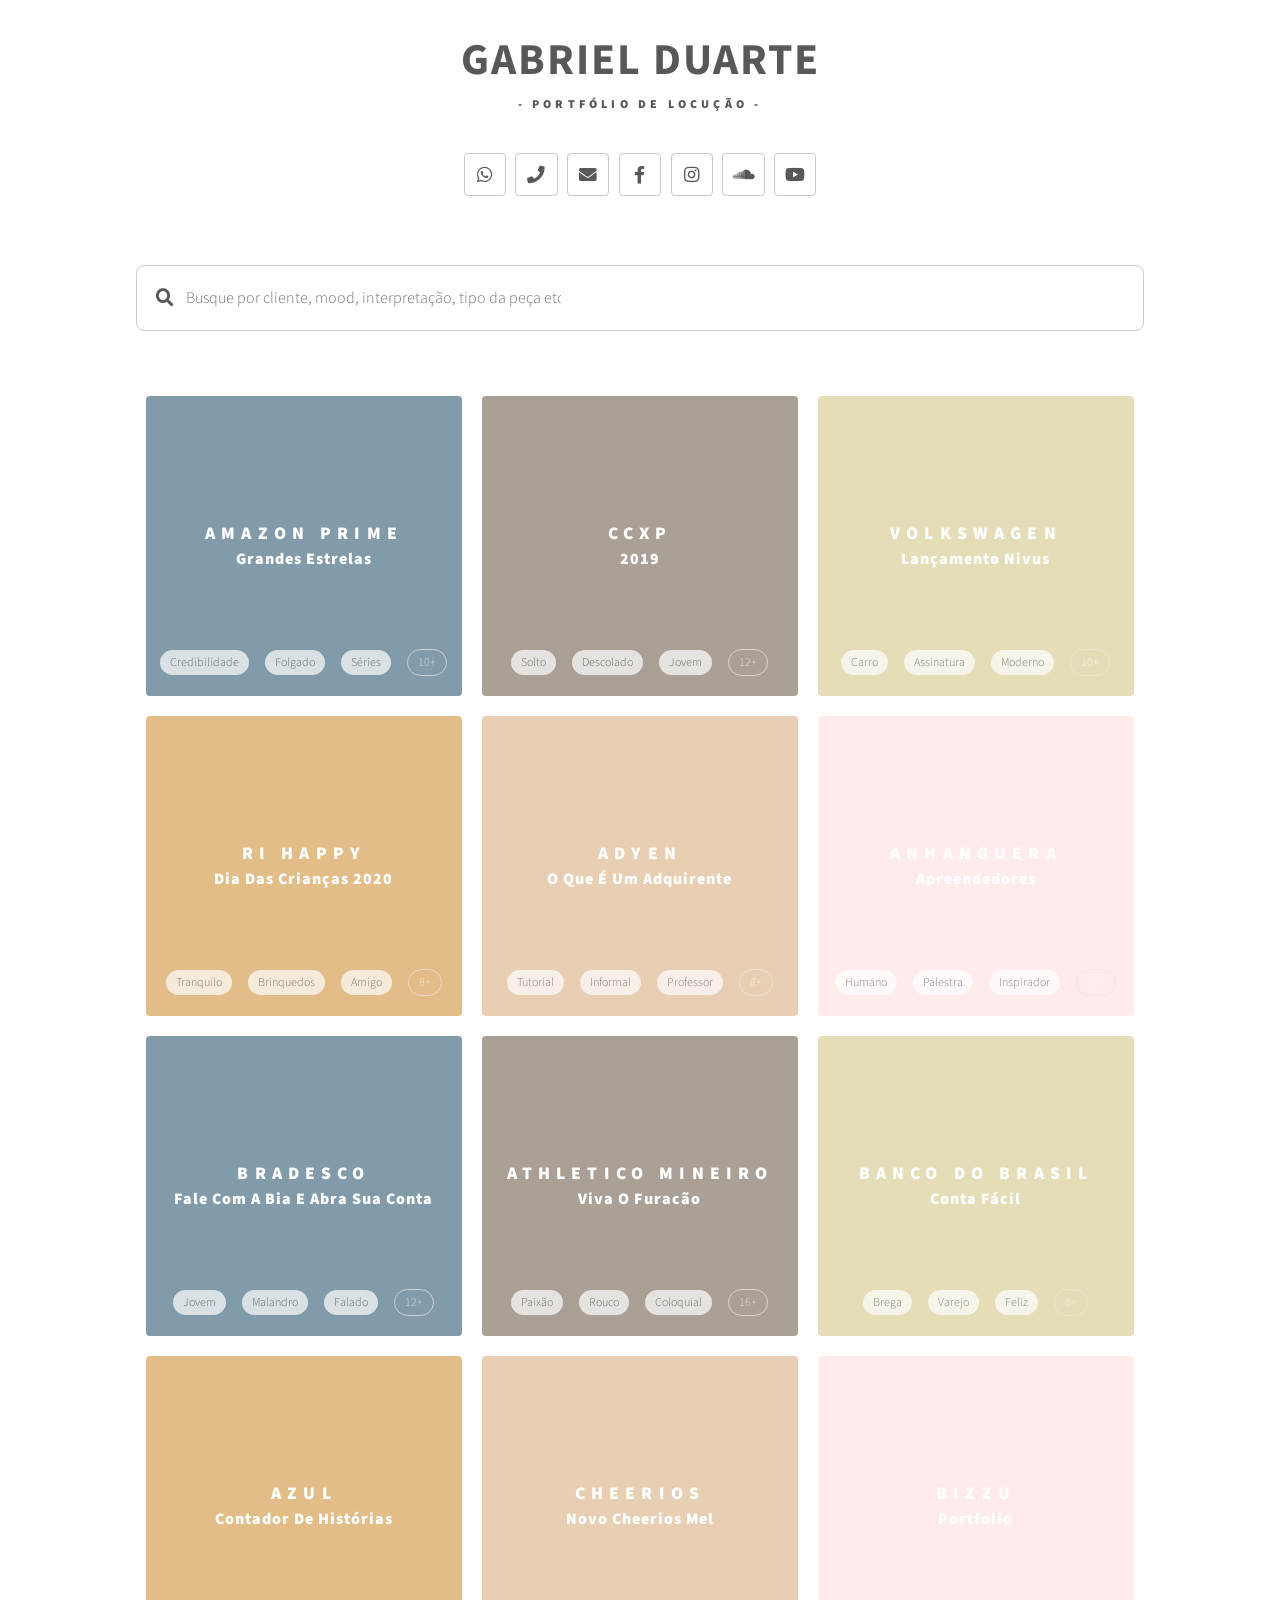
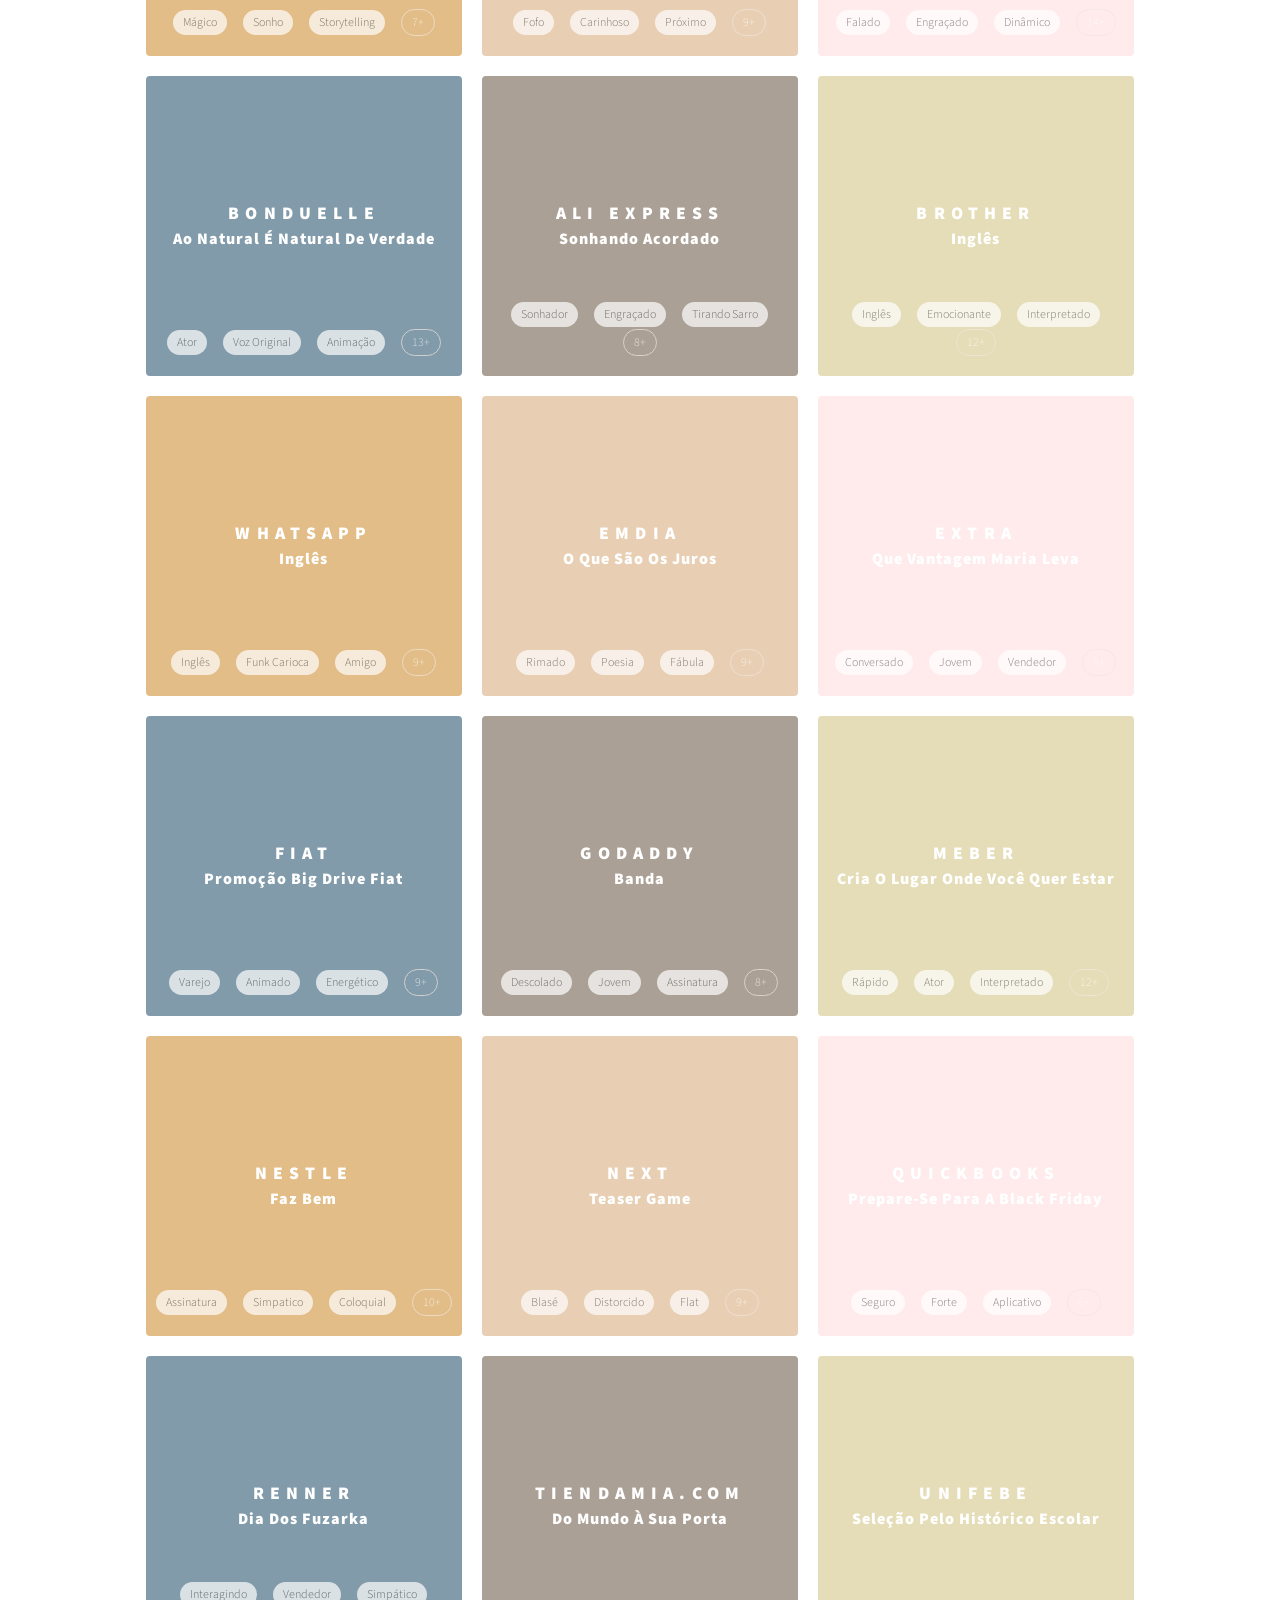
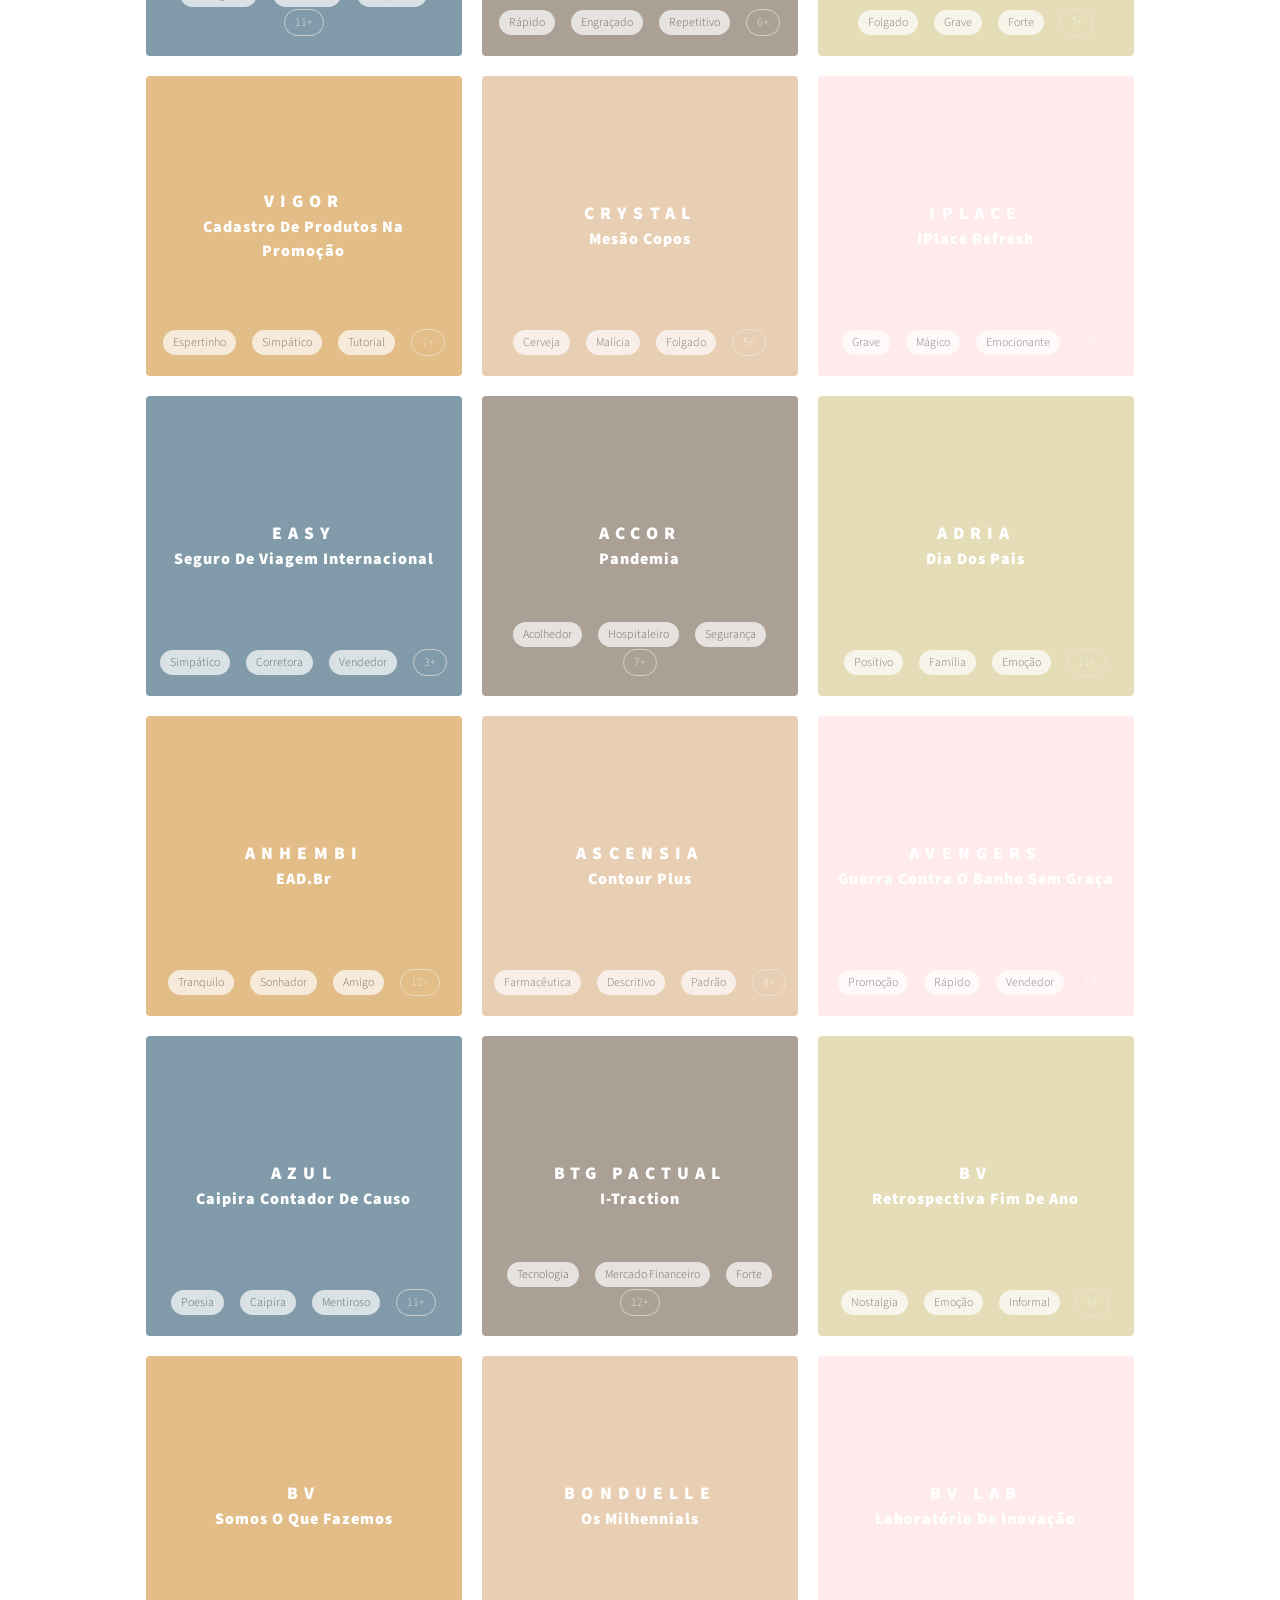
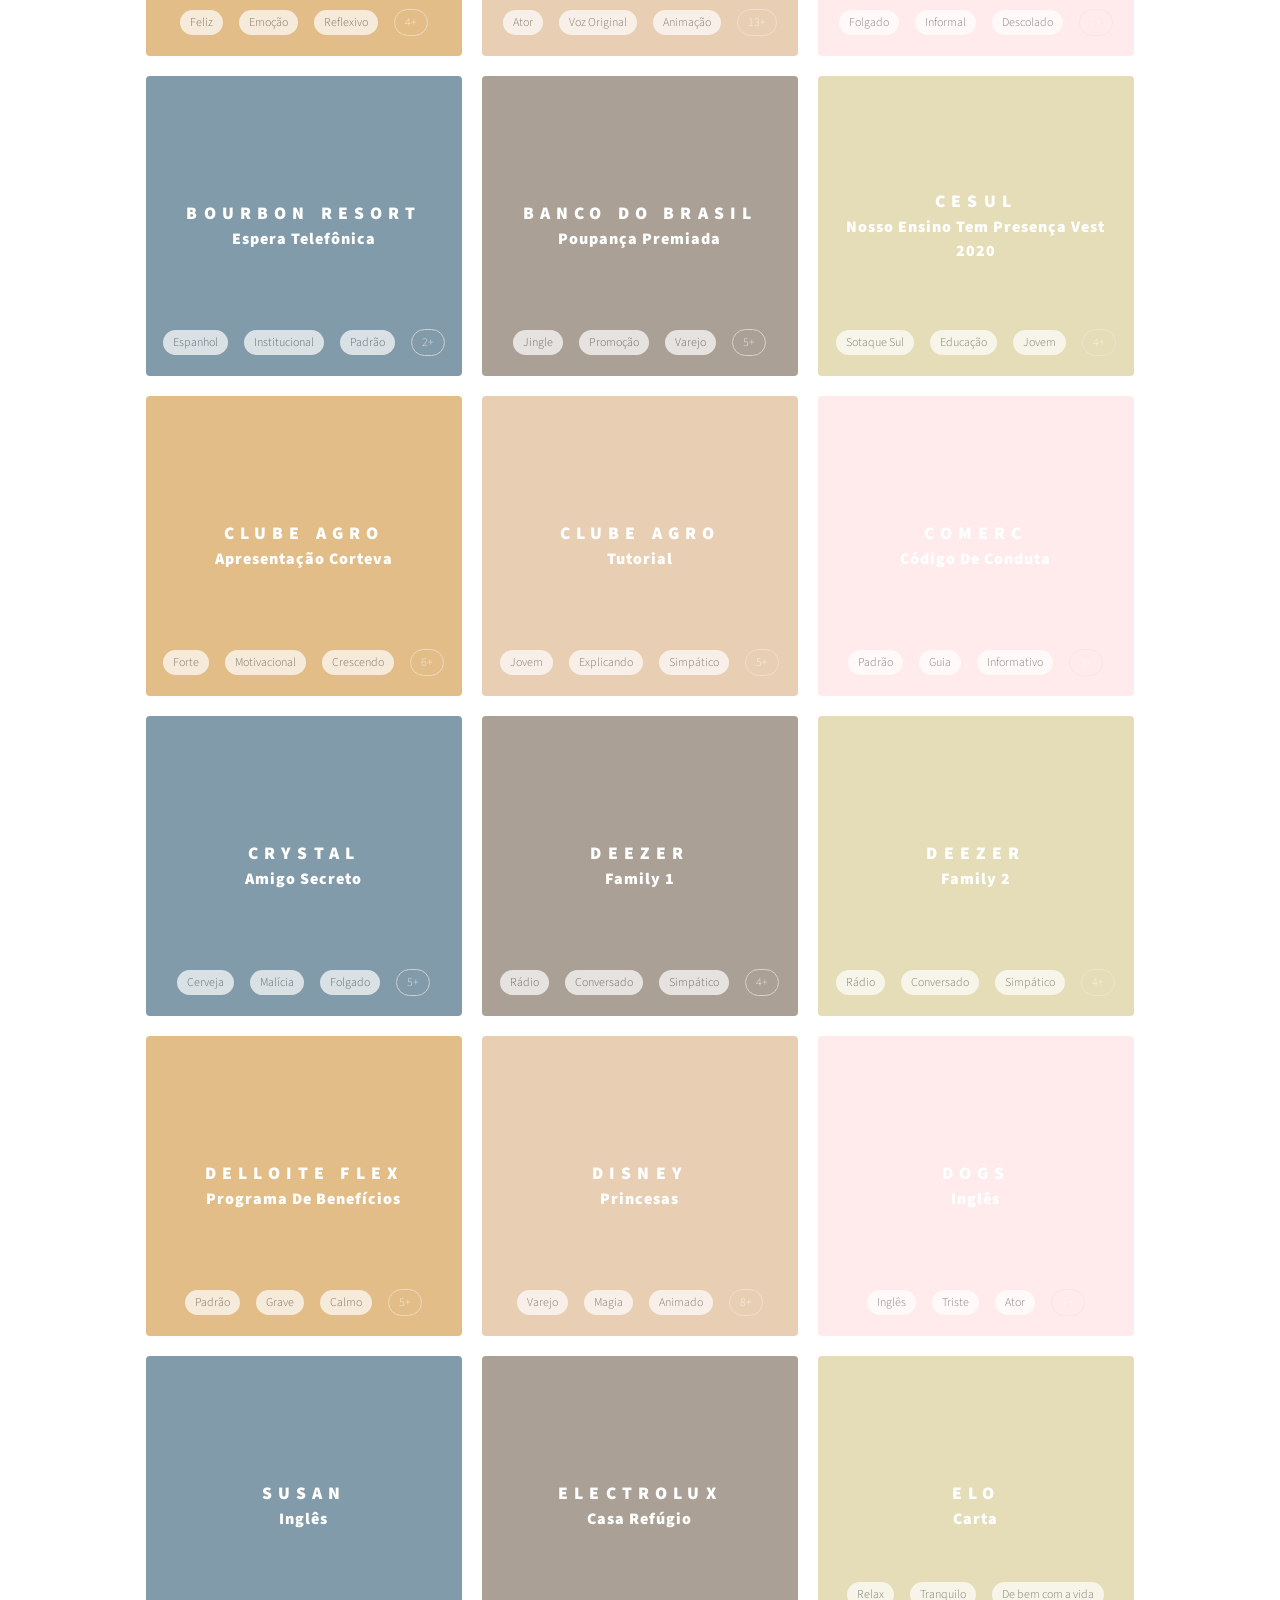
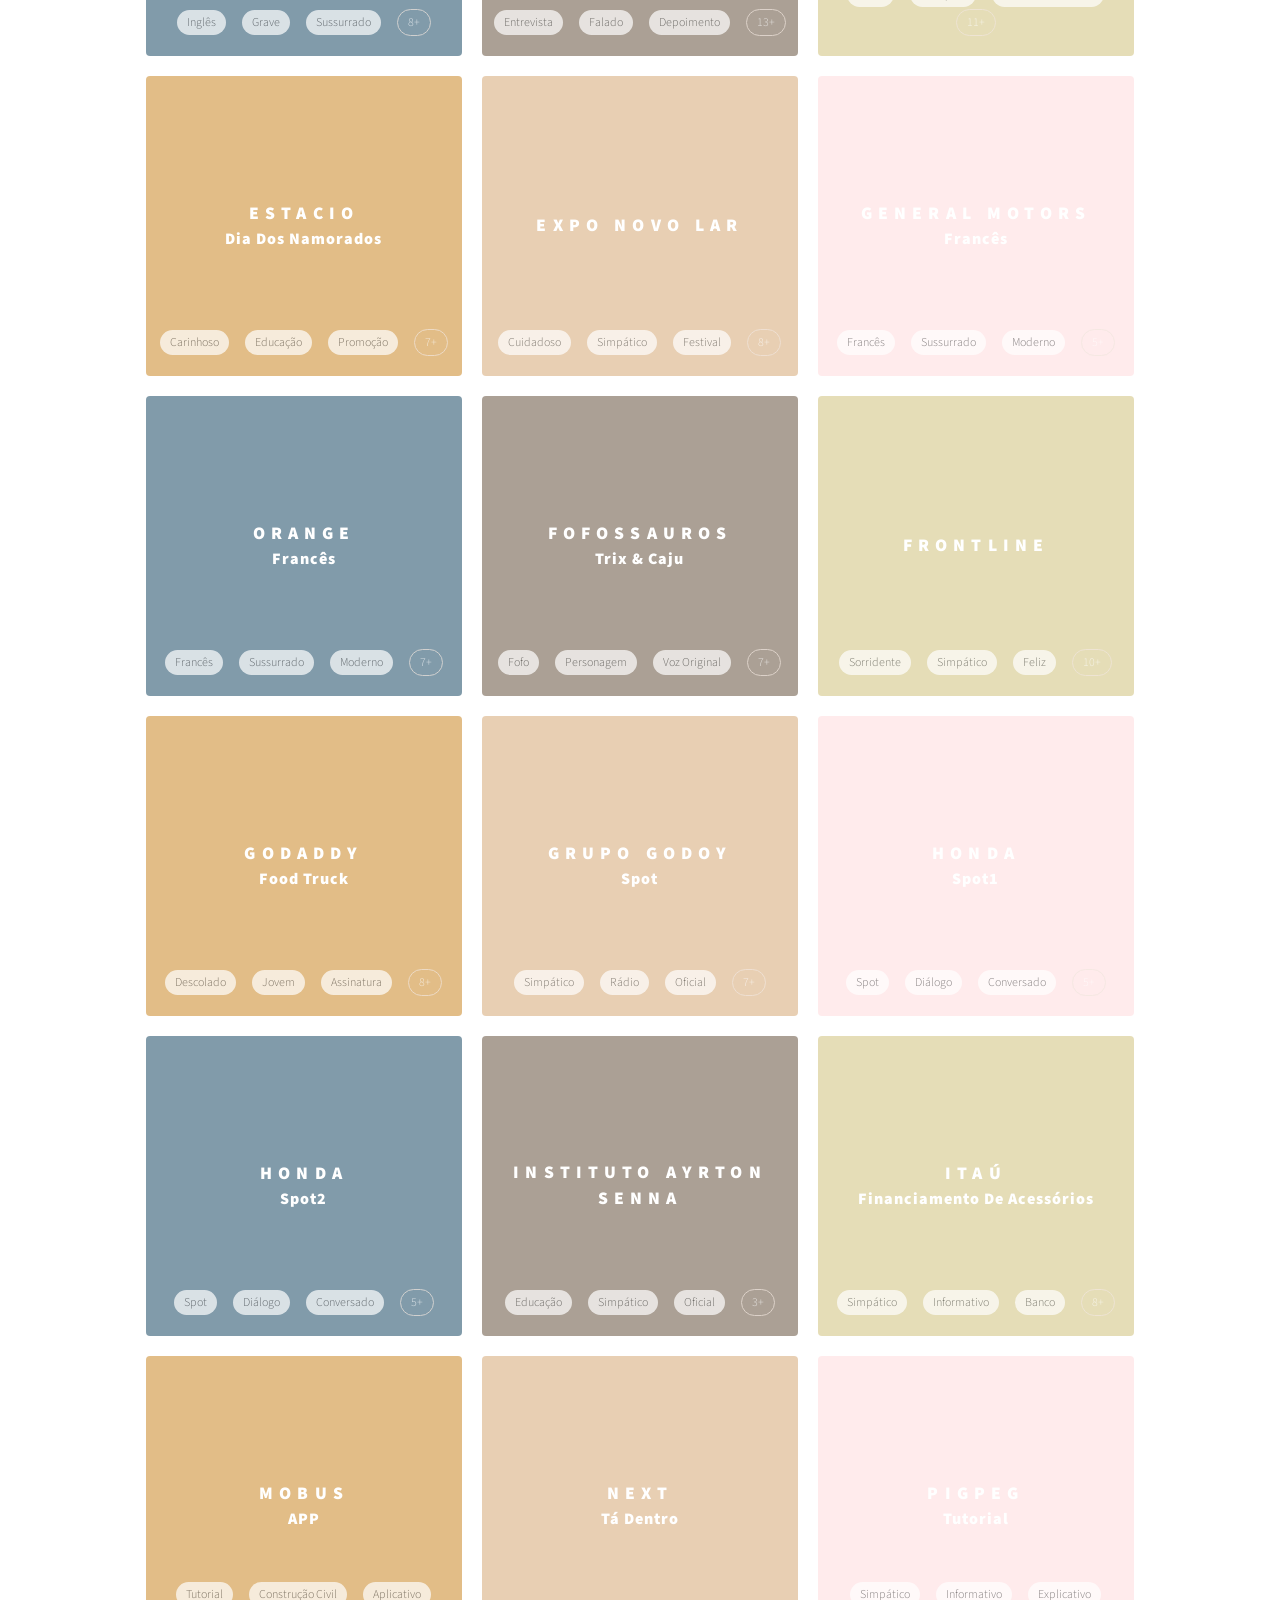
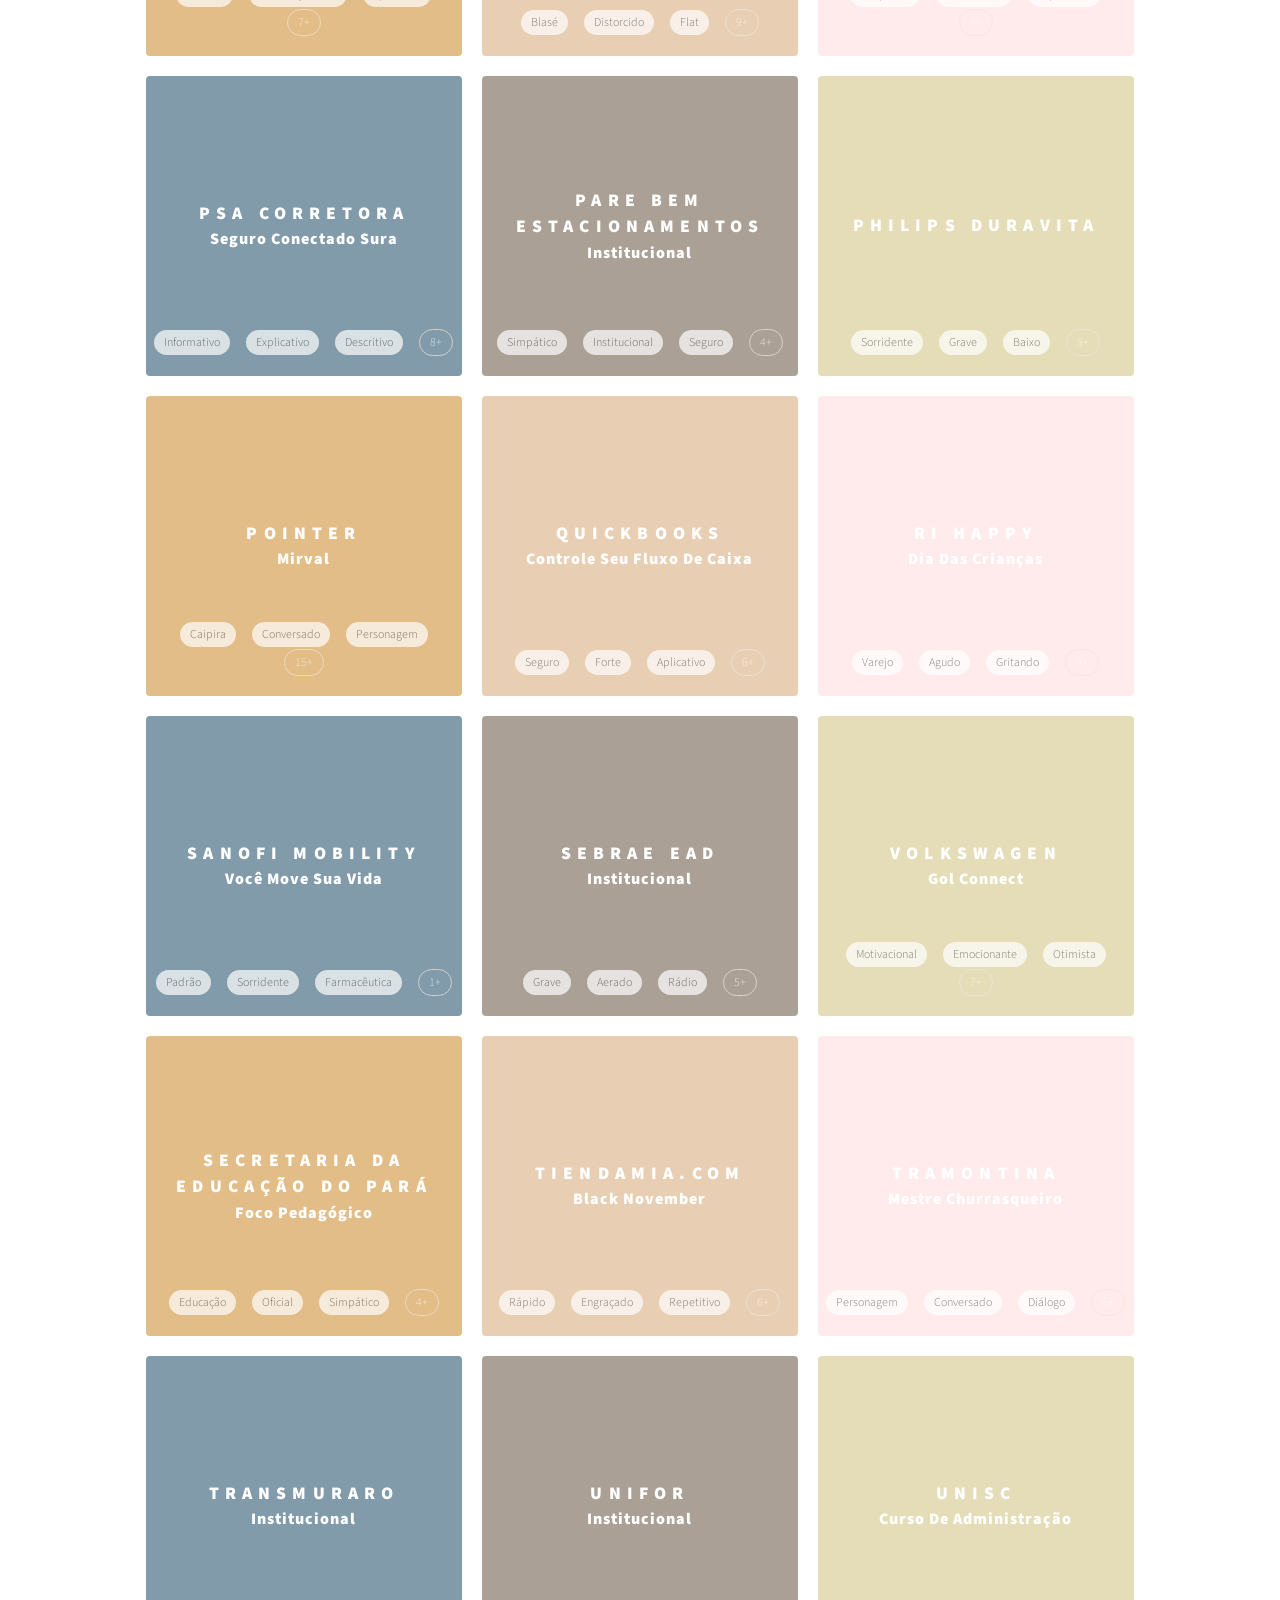
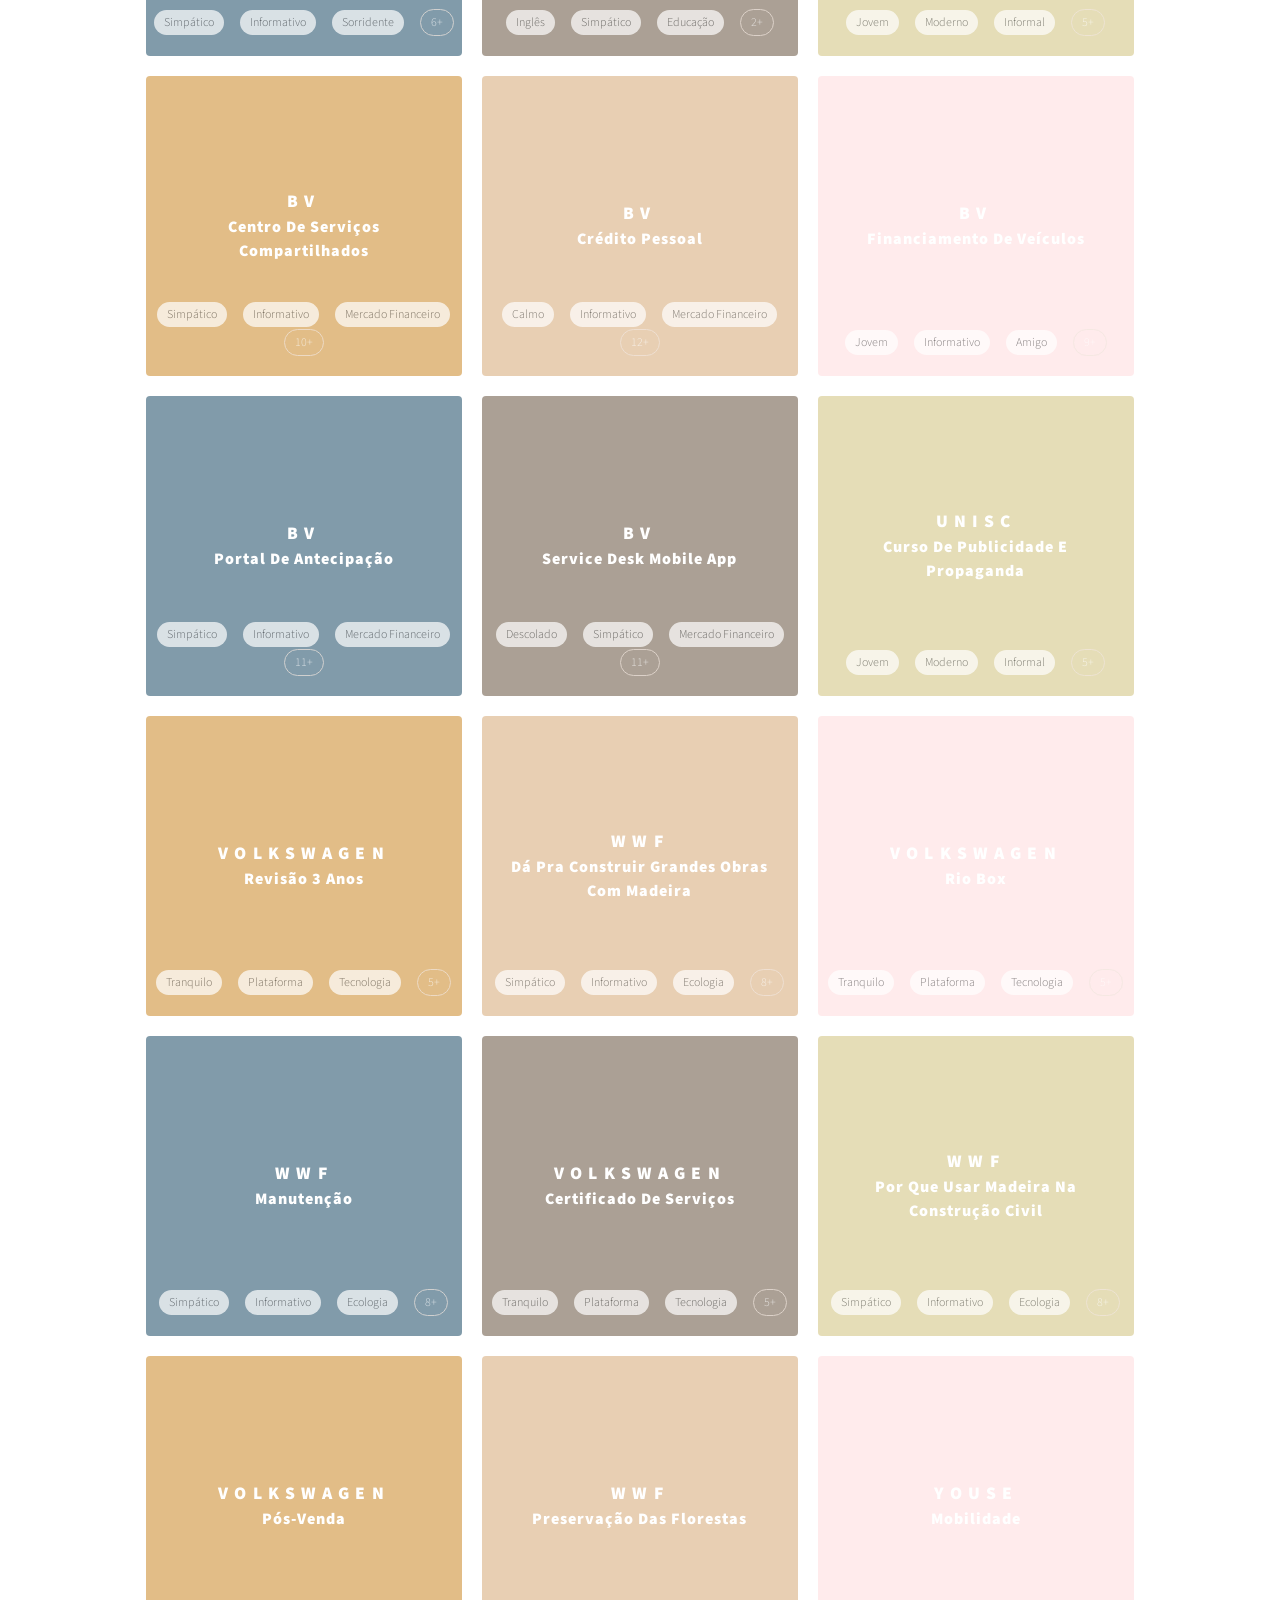
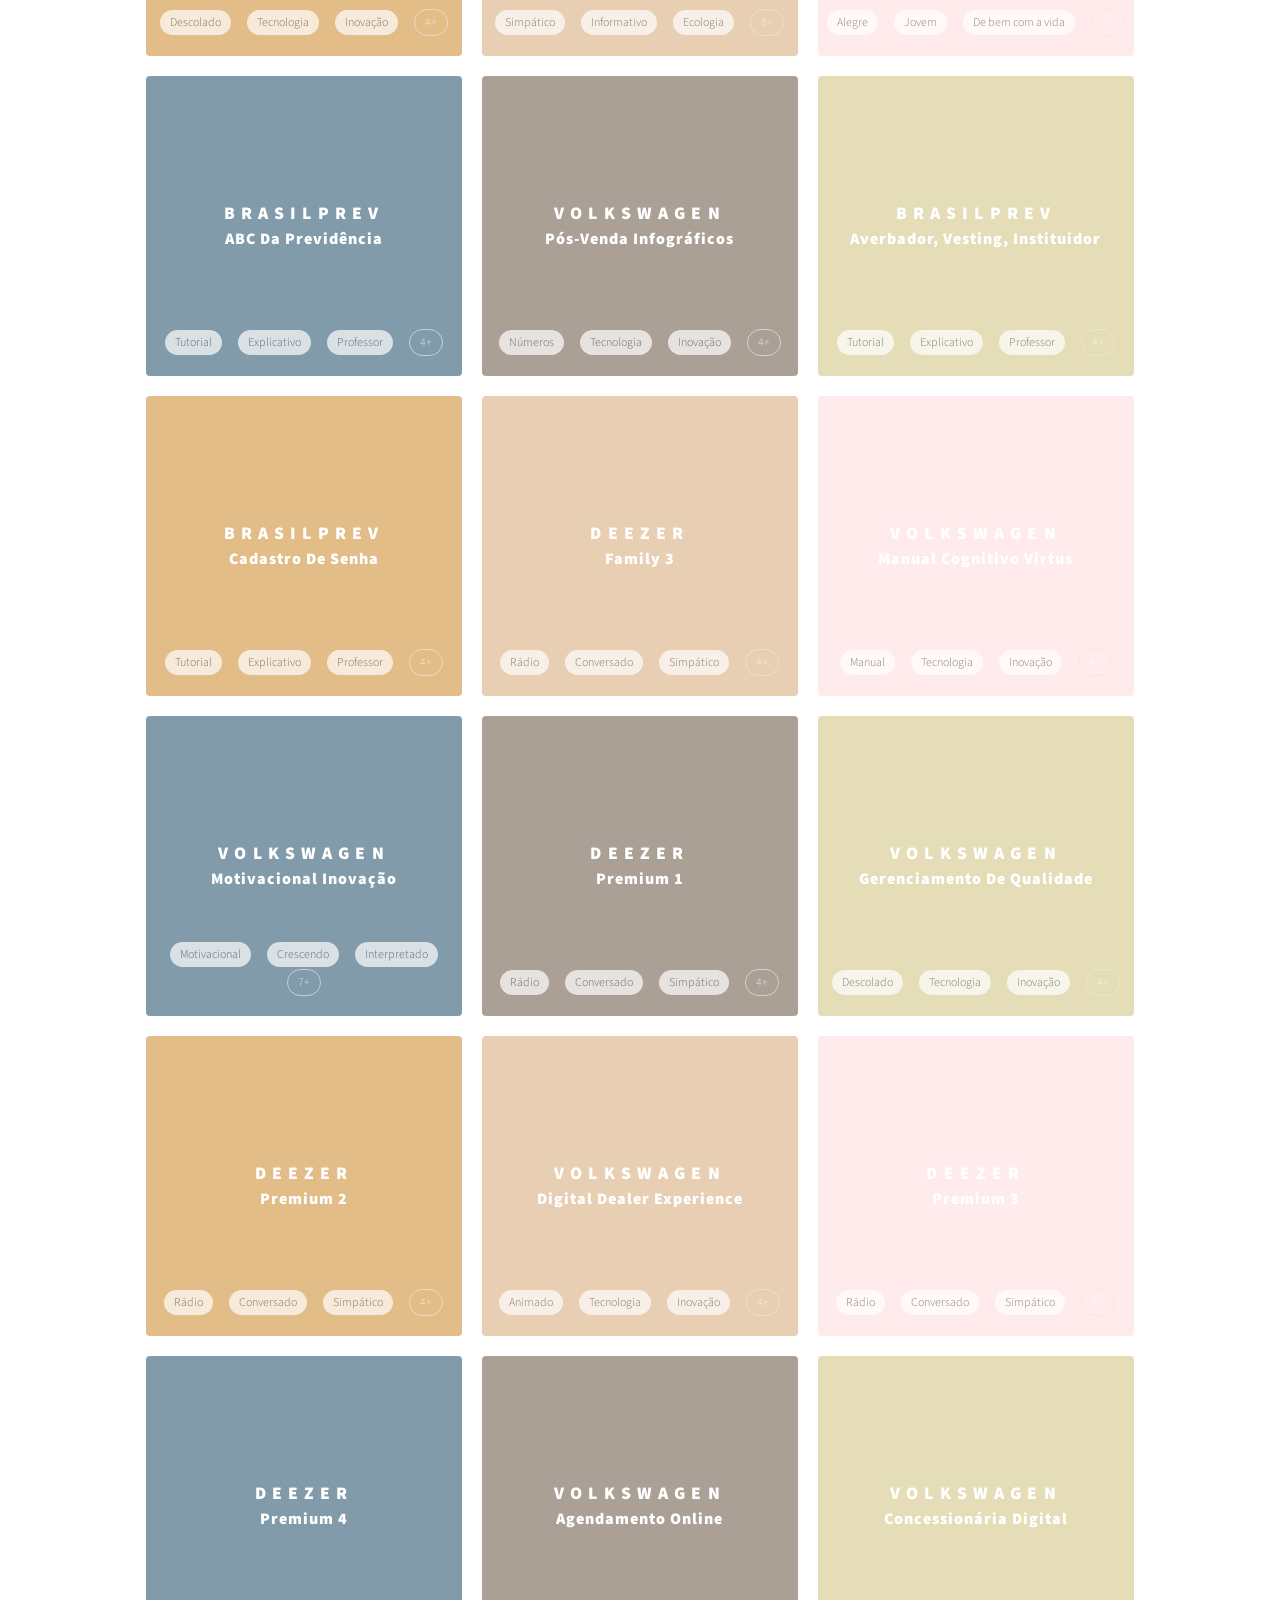
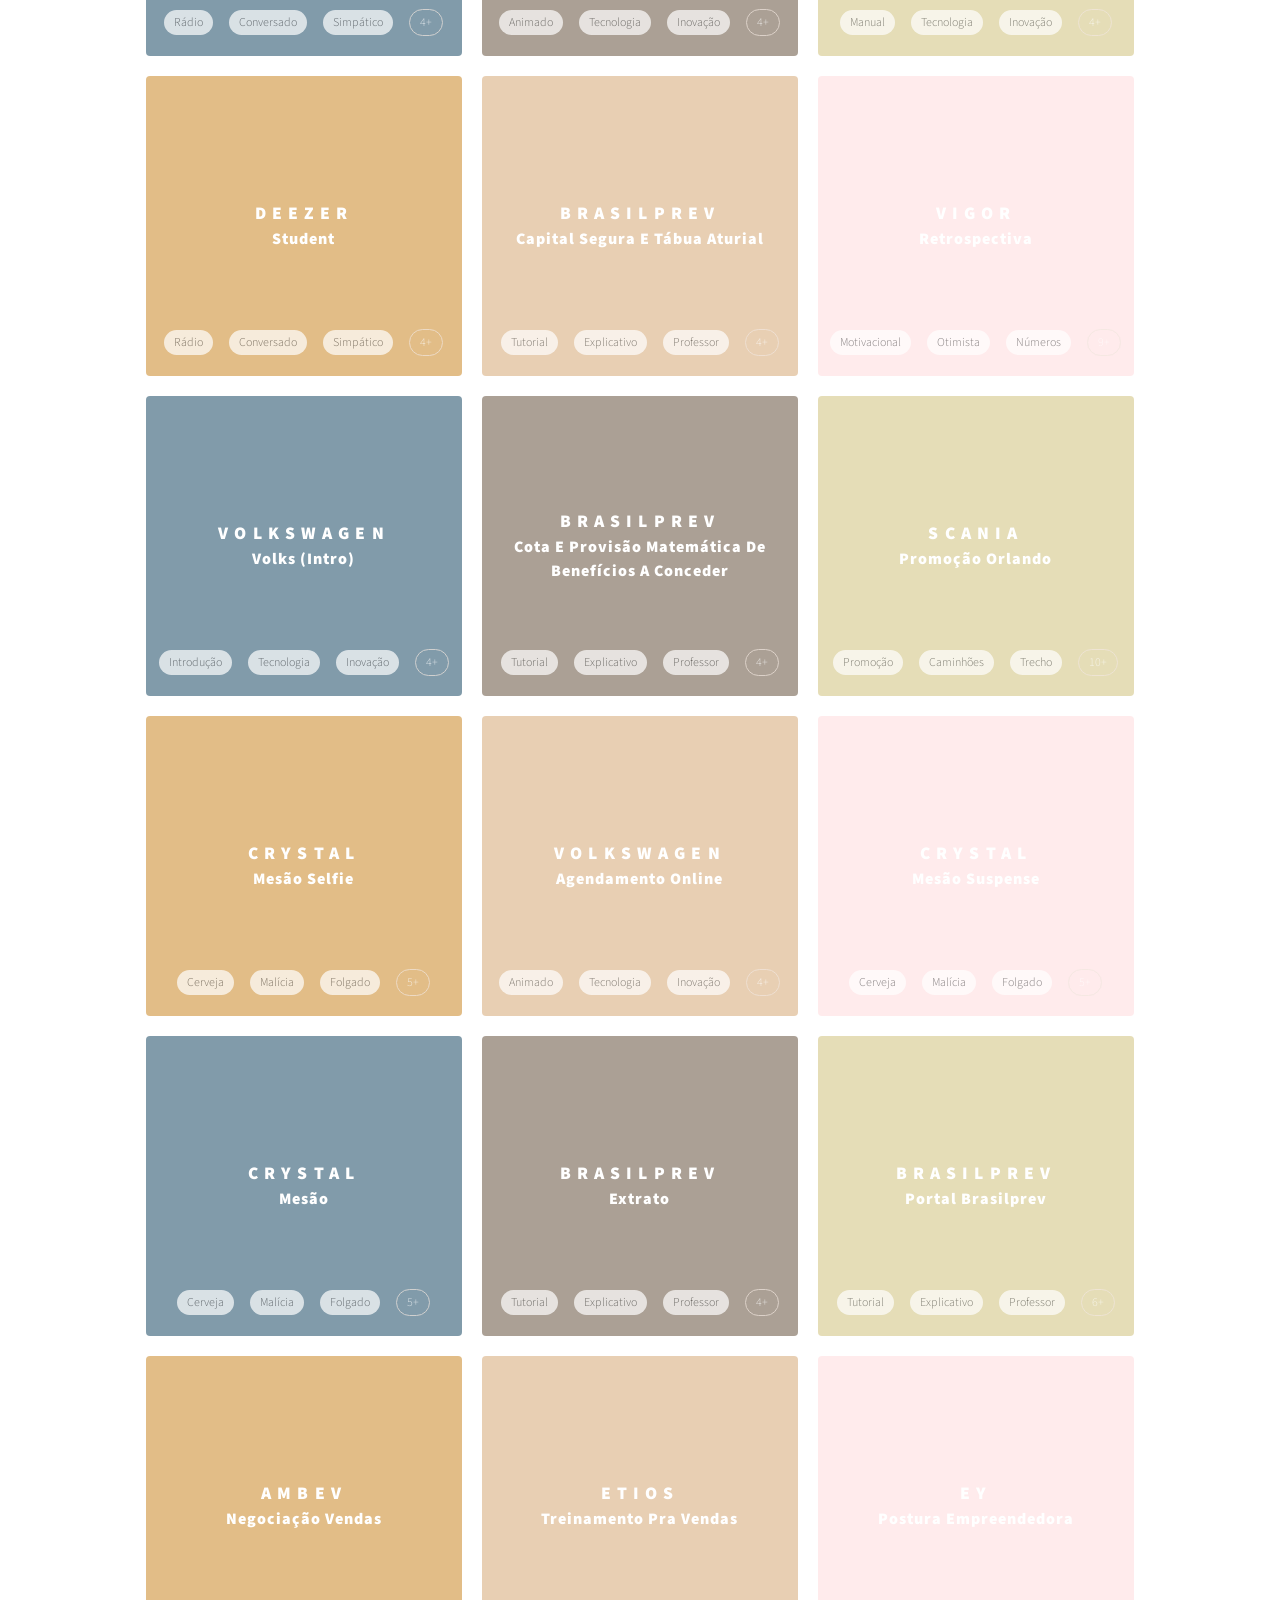
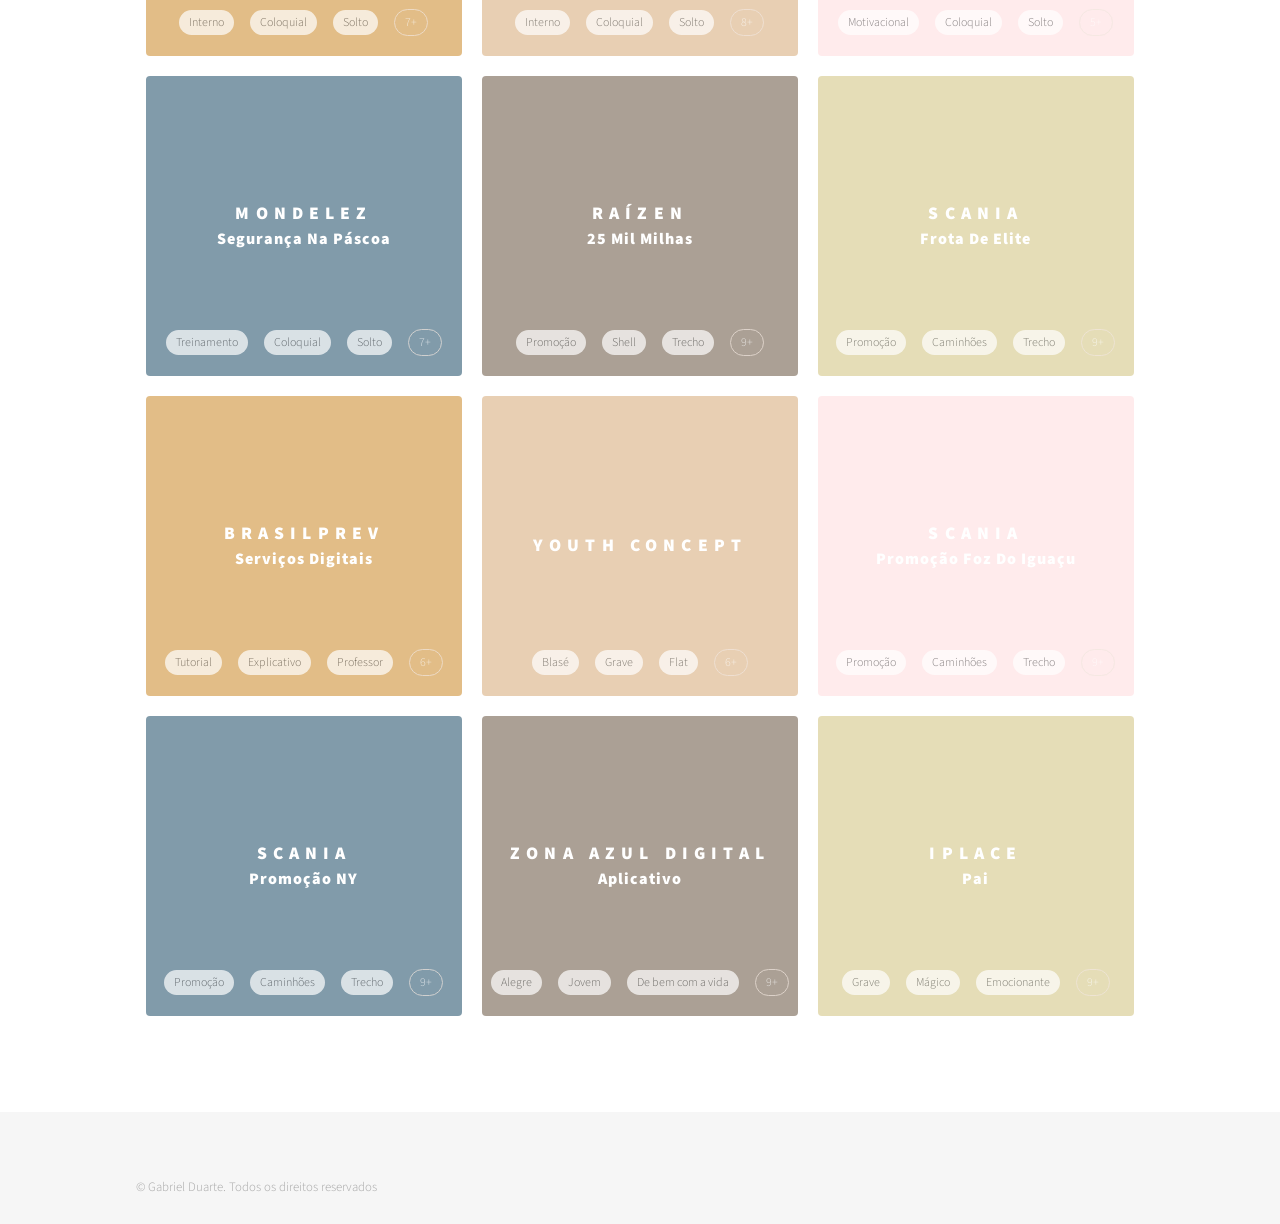
==== commit 4f4589fc: "Added project tags to project-details modal" ====
--- a/index.html
+++ b/index.html
@@ -68,6 +68,9 @@
                 Copiar
             </div>
         </div>
+
+        <div class="content project__tags"></div>
+
     </div>
 
 </div>
--- a/assets/css/modal.css
+++ b/assets/css/modal.css
@@ -20,10 +20,11 @@
     padding: 20px;
     border: 1px solid #888;
     width: 80%; /* Could be more or less, depending on screen size */
+    overflow: auto;
 }
 
 #youtube_iframe {
-    height: calc(100vh - 120px);
+    height: calc(100vh - 185px);
 }
 
 @media screen and (max-width: 600px) {
@@ -31,3 +32,22 @@
         height: calc(100vh - 220px);
     }
 }
+
+#project_details .content.project__tags {
+    position: inherit;
+}
+
+#project_details .project__tags .project__tag {
+    background: #eeeeee;
+    box-shadow: 2px 2px 1px 0px #58585863;
+}
+
+#project_details .project__tags .project__tag:hover {
+    background: #065fd4;
+}
+
+@media screen and (max-width: 600px) {
+    #project_details .project__tags .project__tag {
+        width: inherit;
+    }
+}
--- a/assets/css/style.css
+++ b/assets/css/style.css
@@ -123,3 +123,13 @@
 .link-icon:before {
     content: "\f064";
 }
+
+.project__tag--more-tags {
+    background: none;
+    border: 1px solid #f2e7df;
+    color: white;
+}
+
+.project__tag--more-tags:hover {
+    border-bottom-color: inherit;
+}
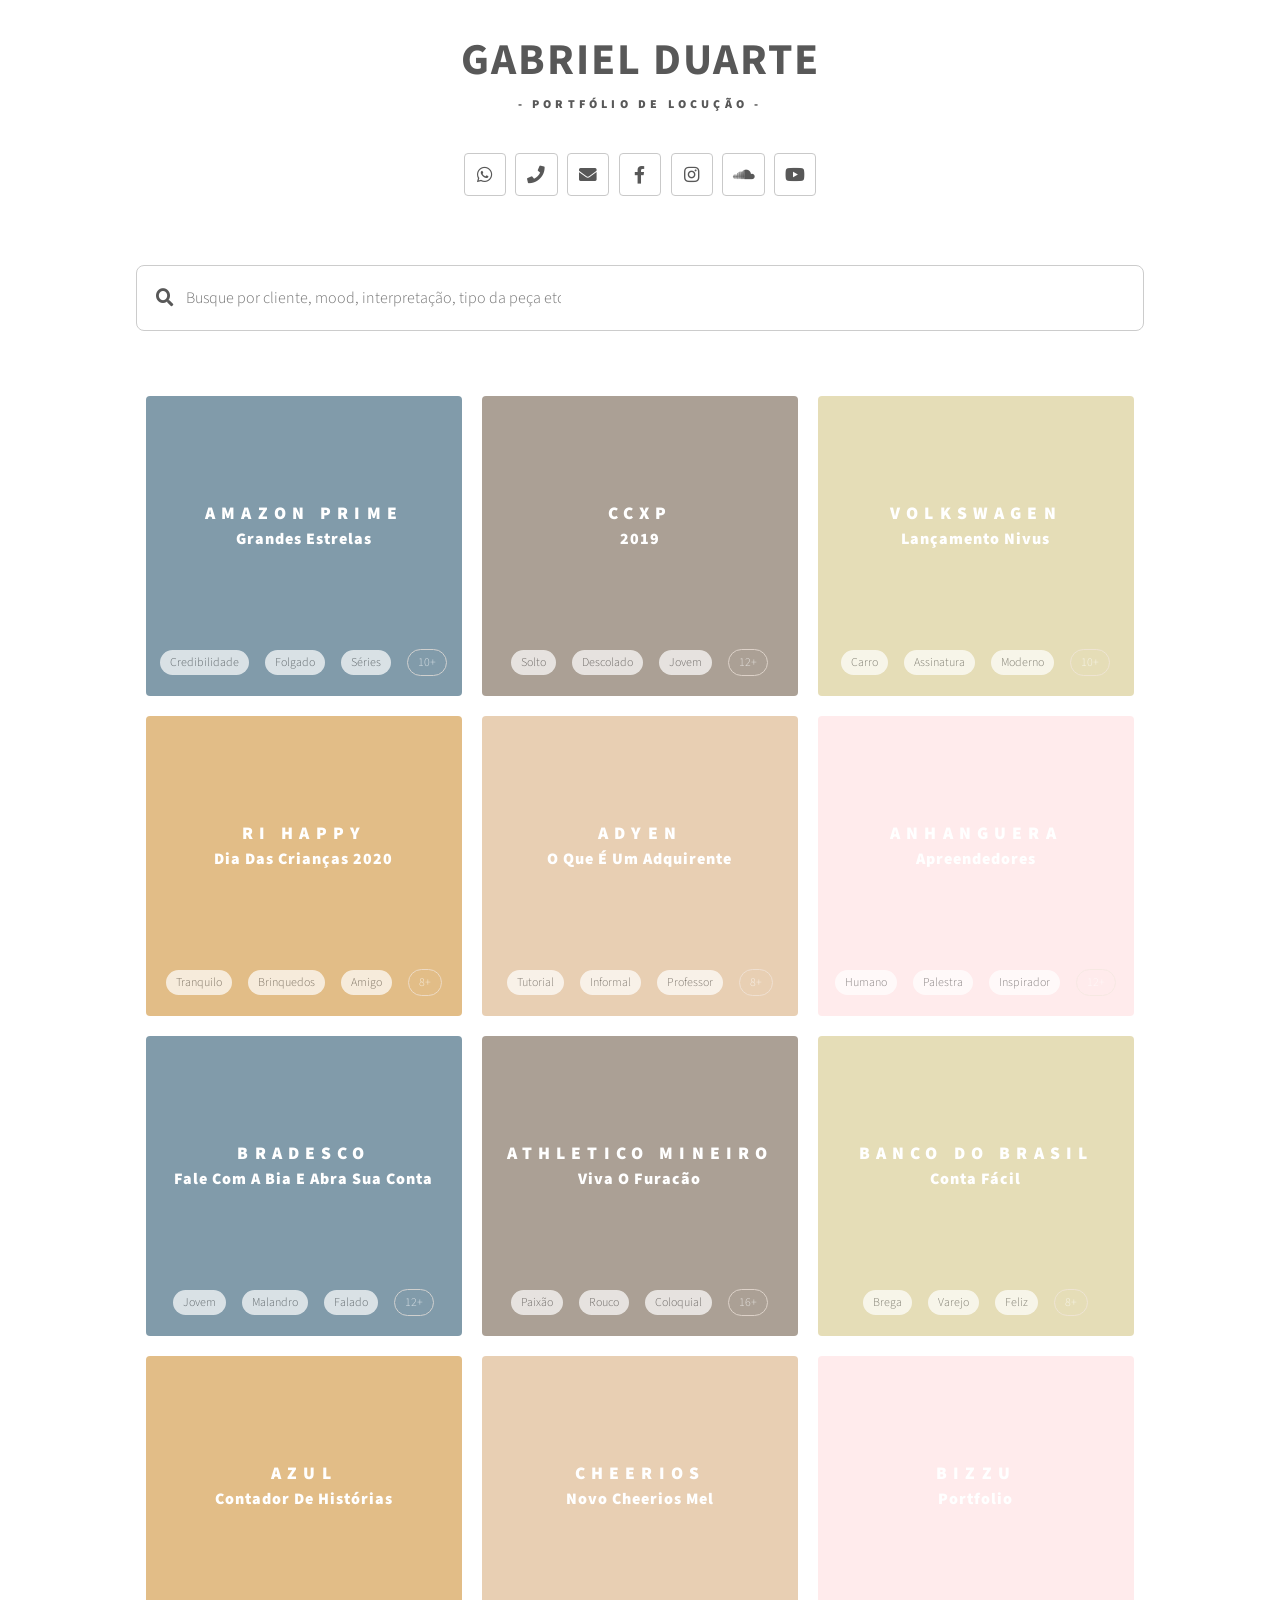
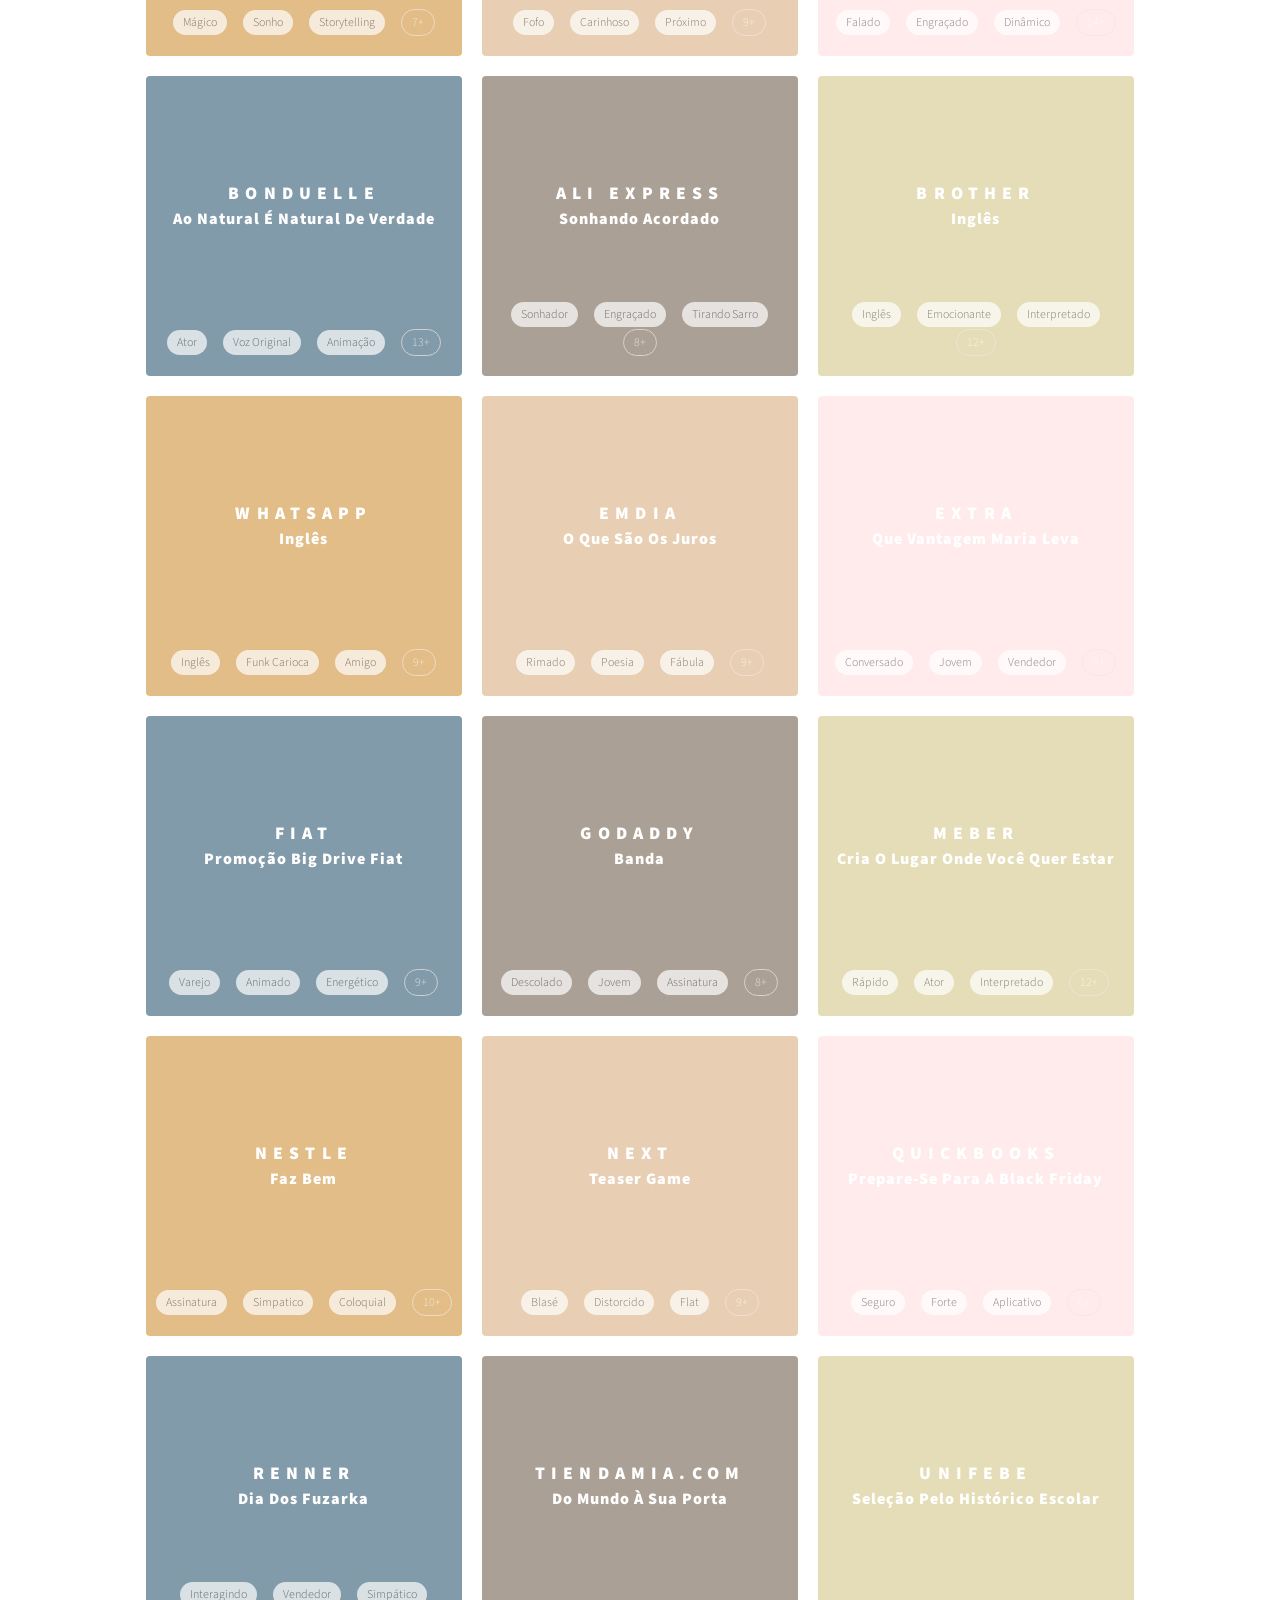
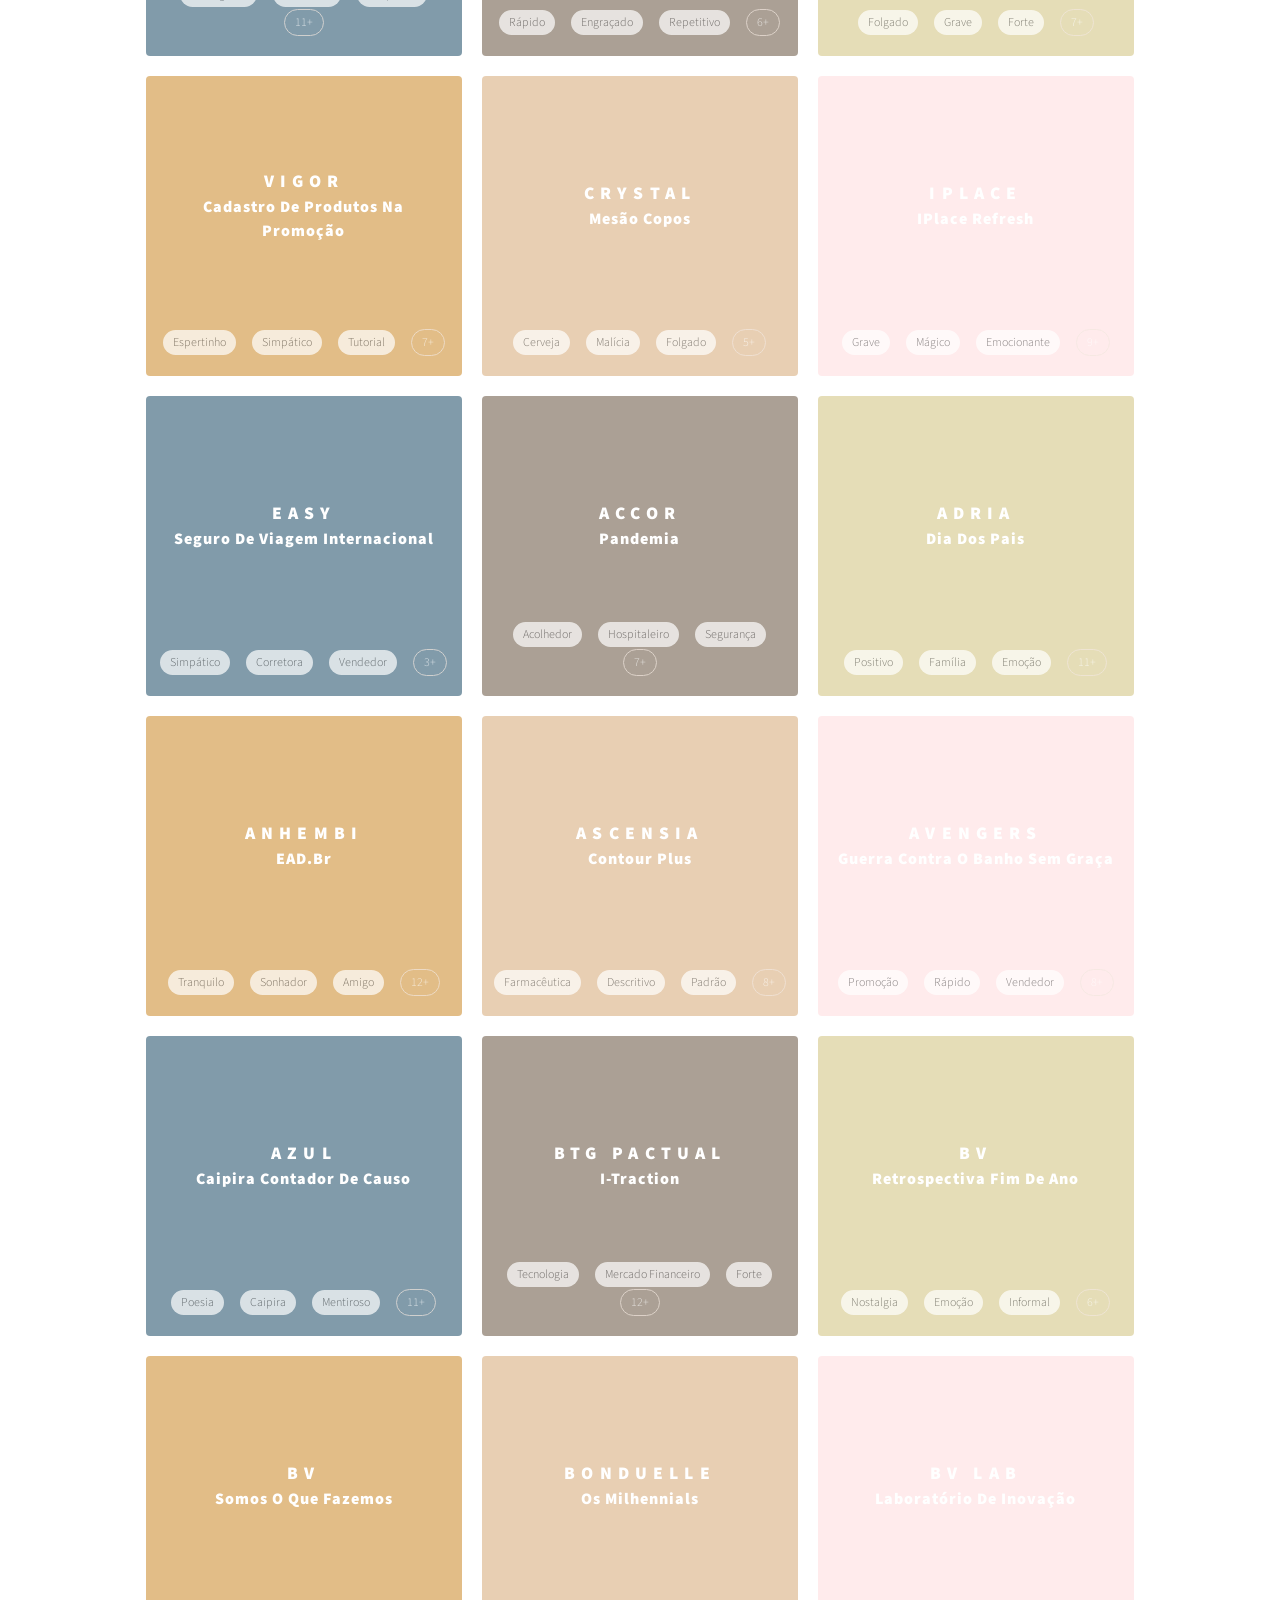
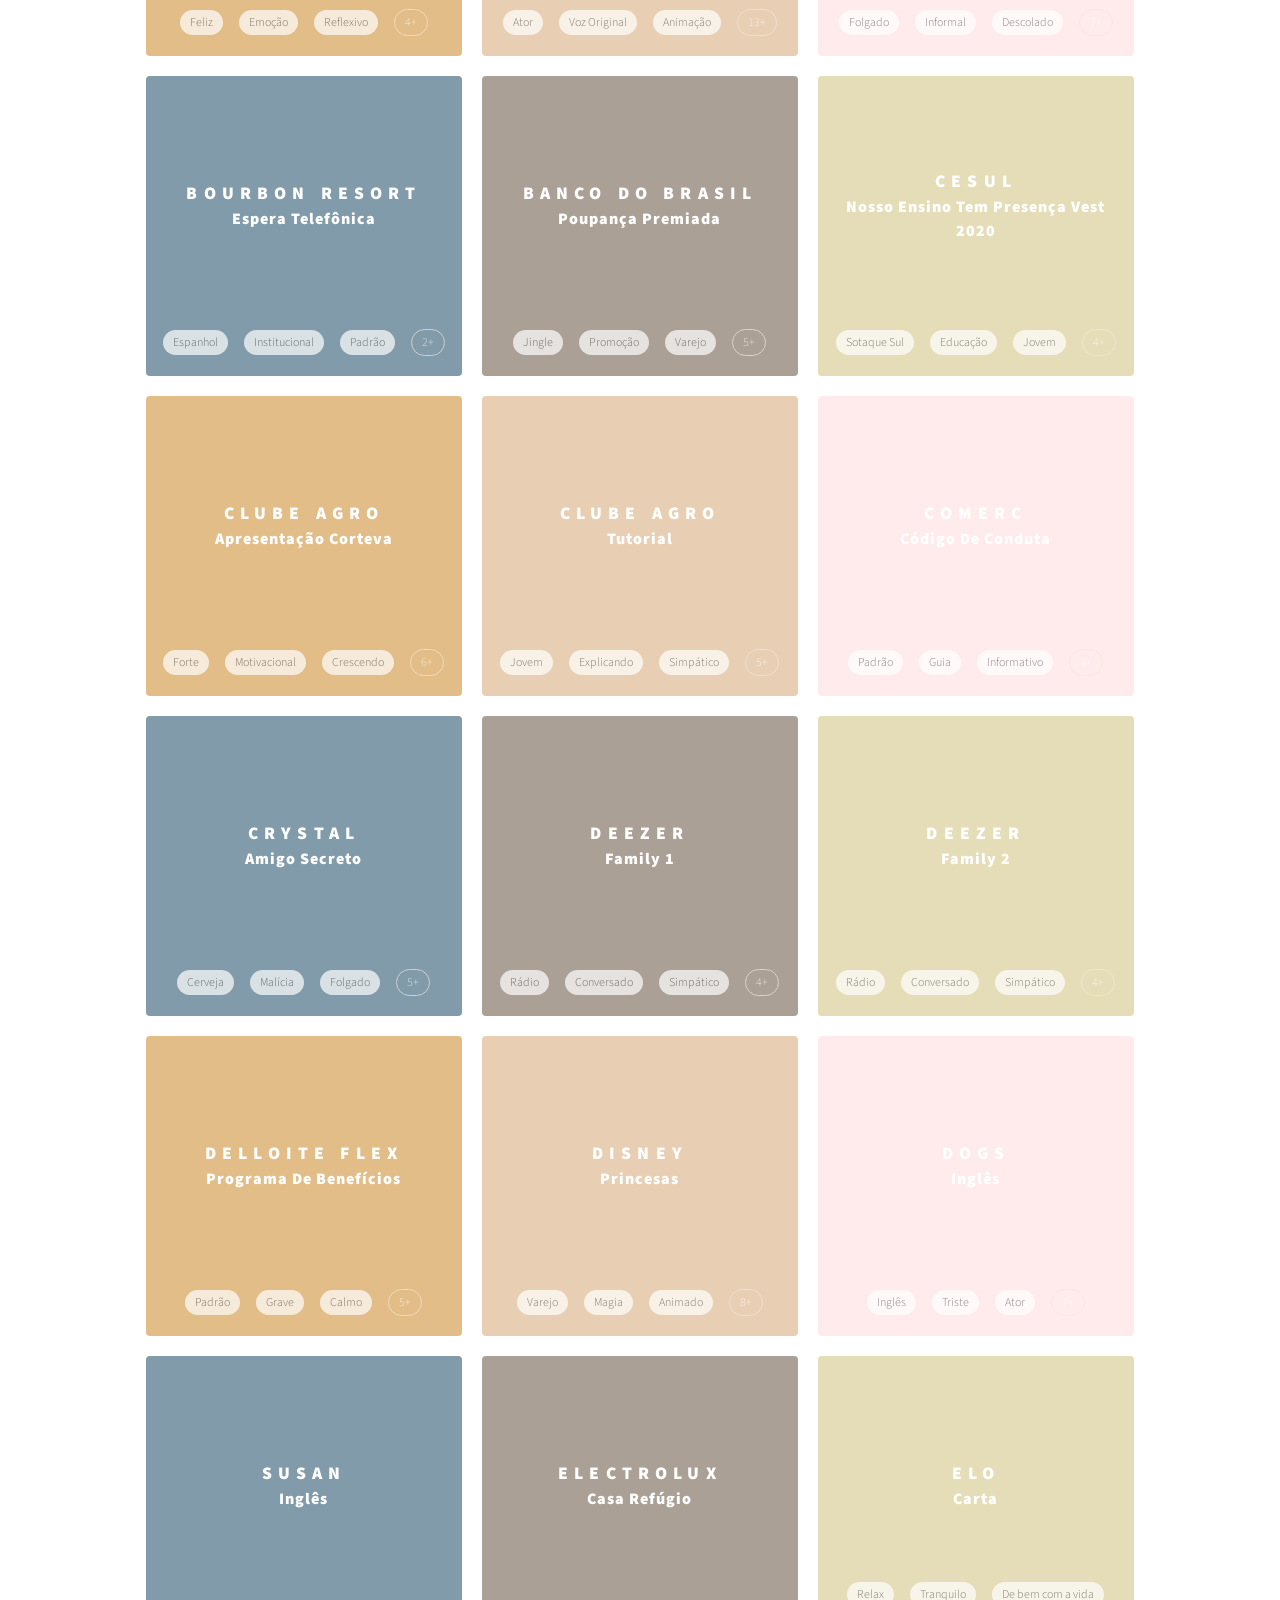
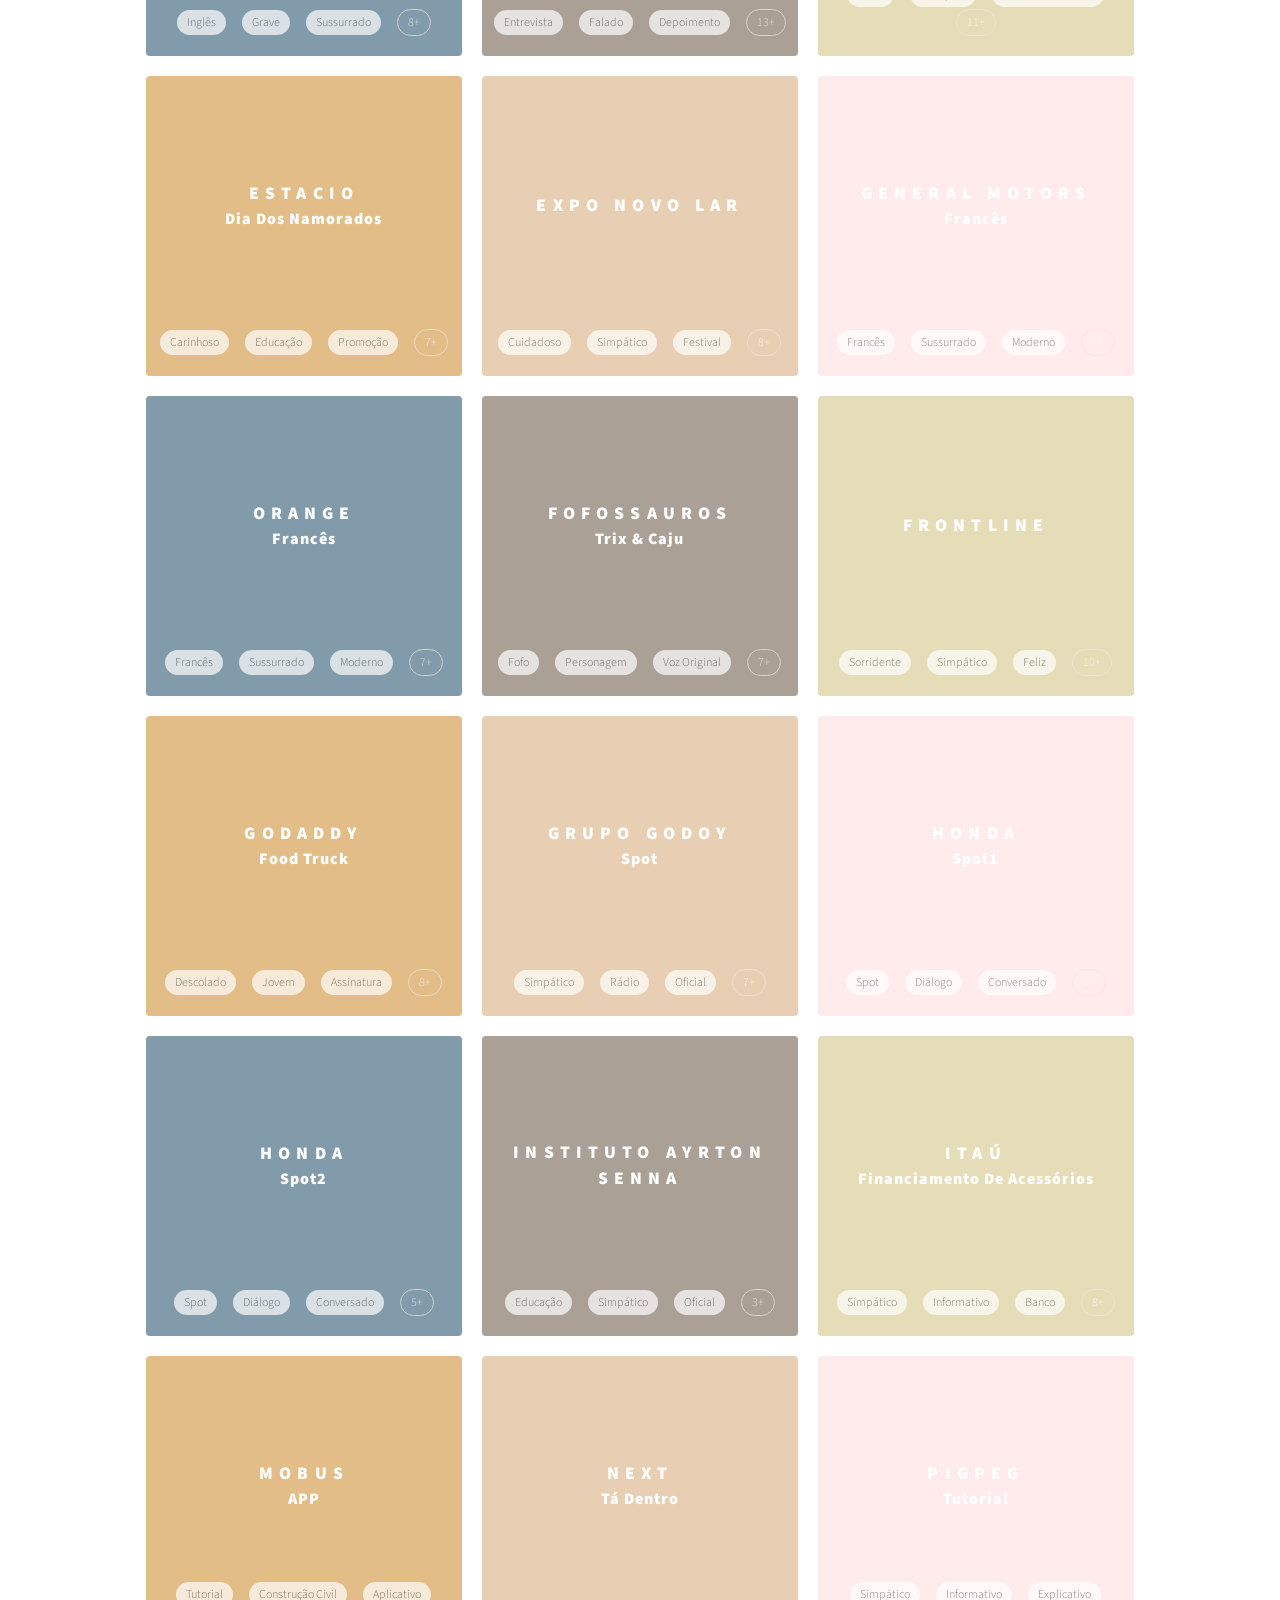
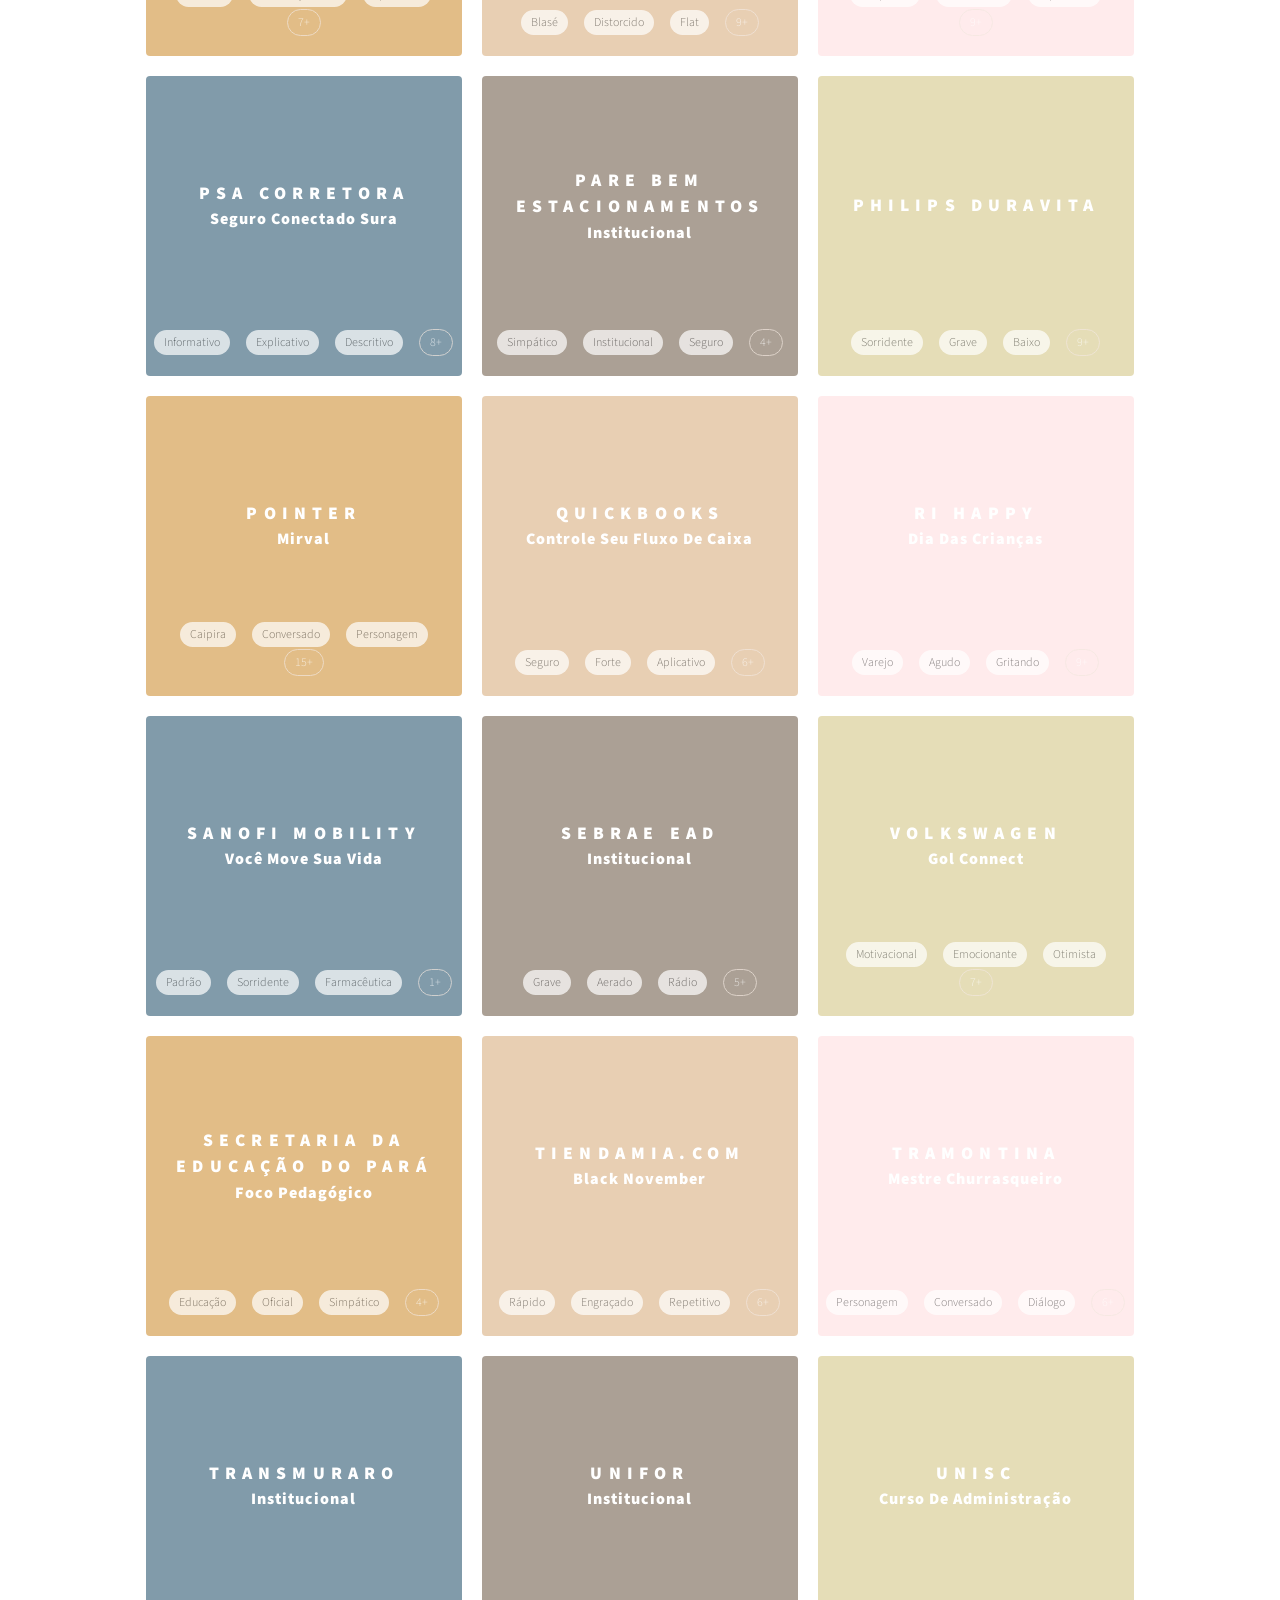
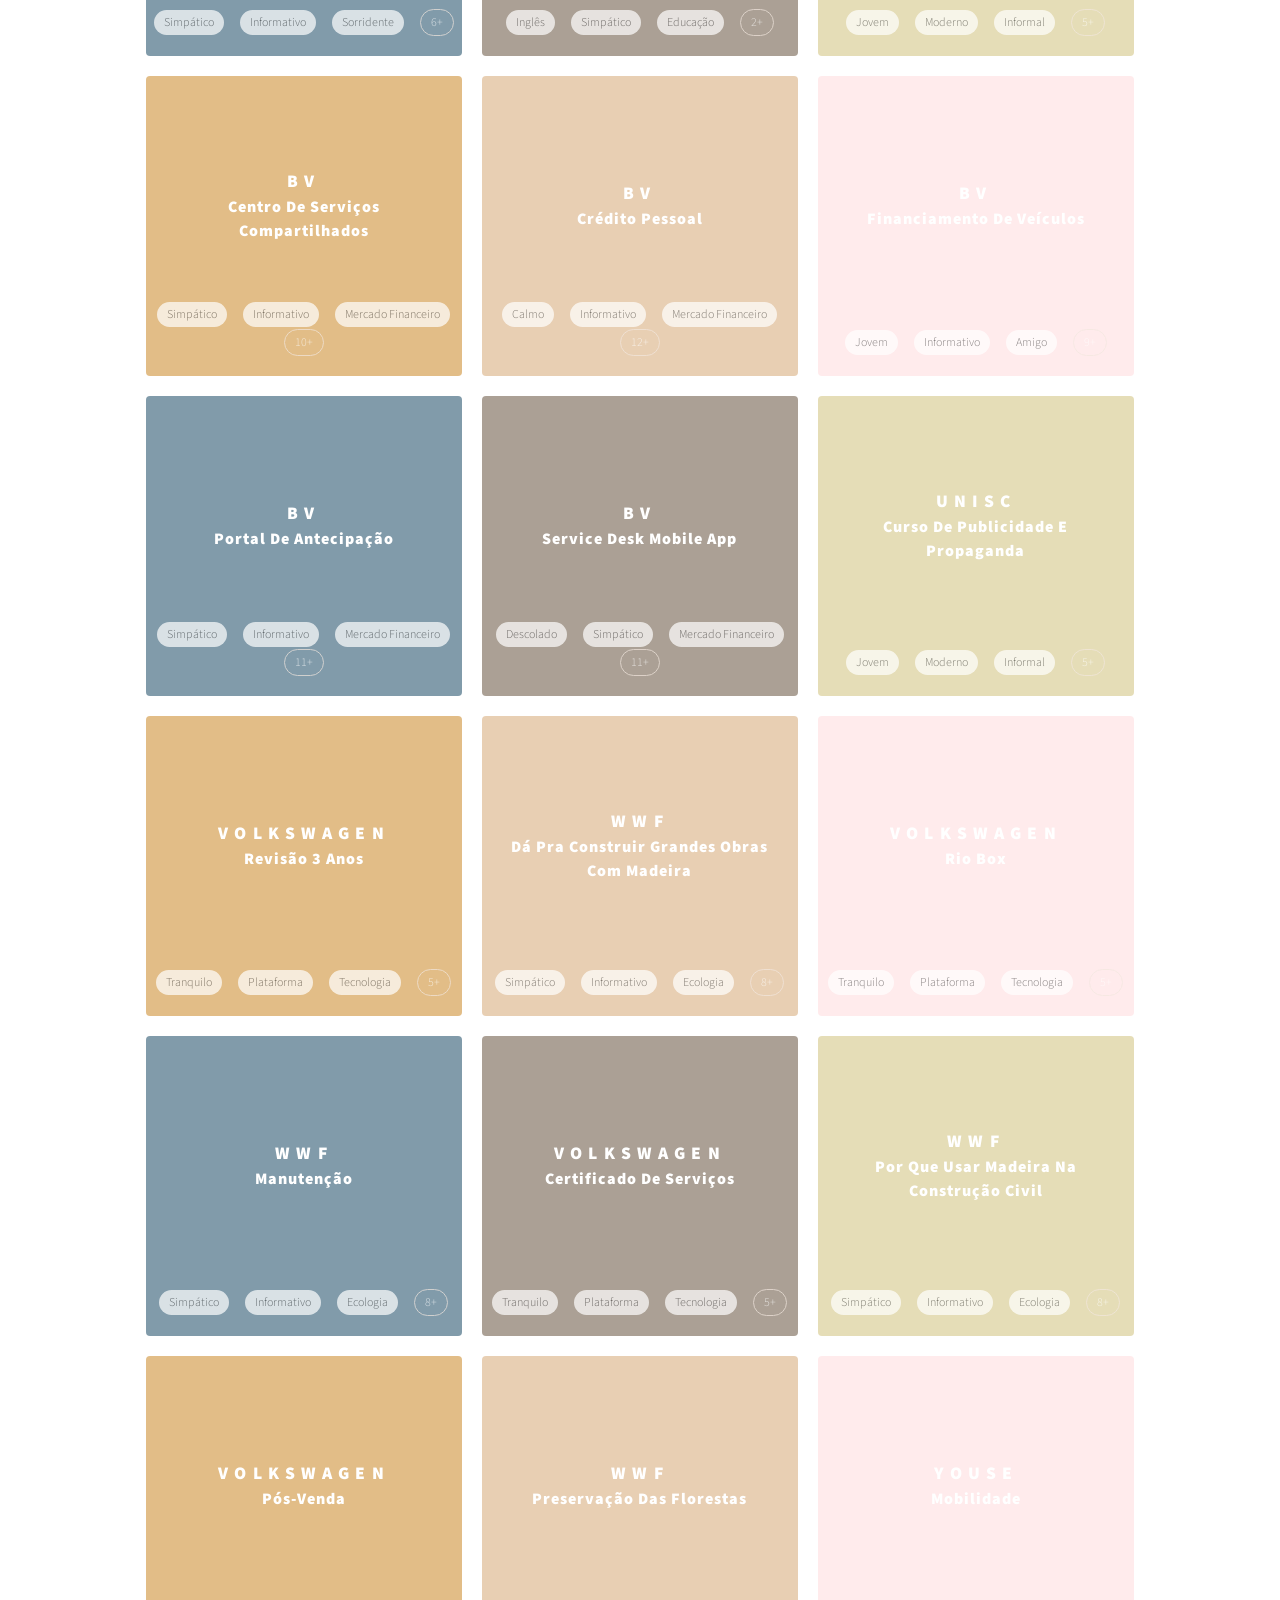
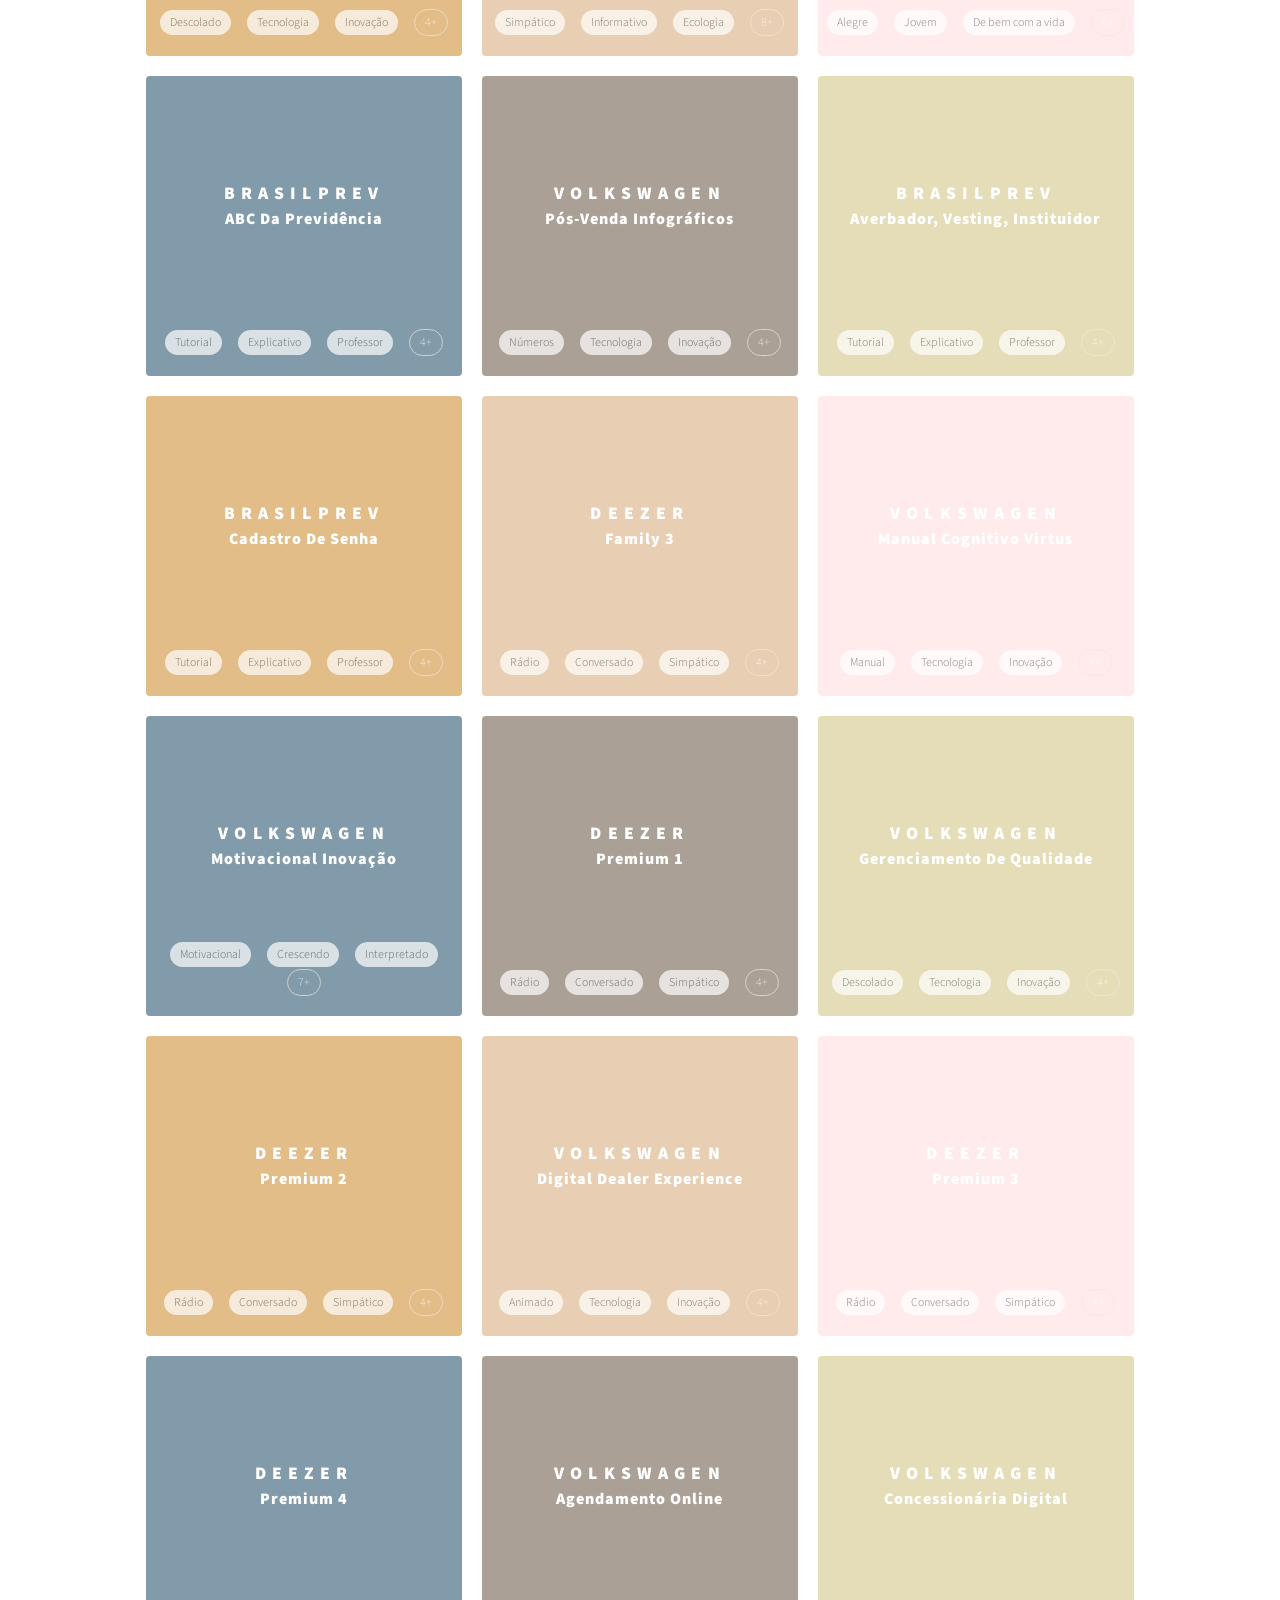
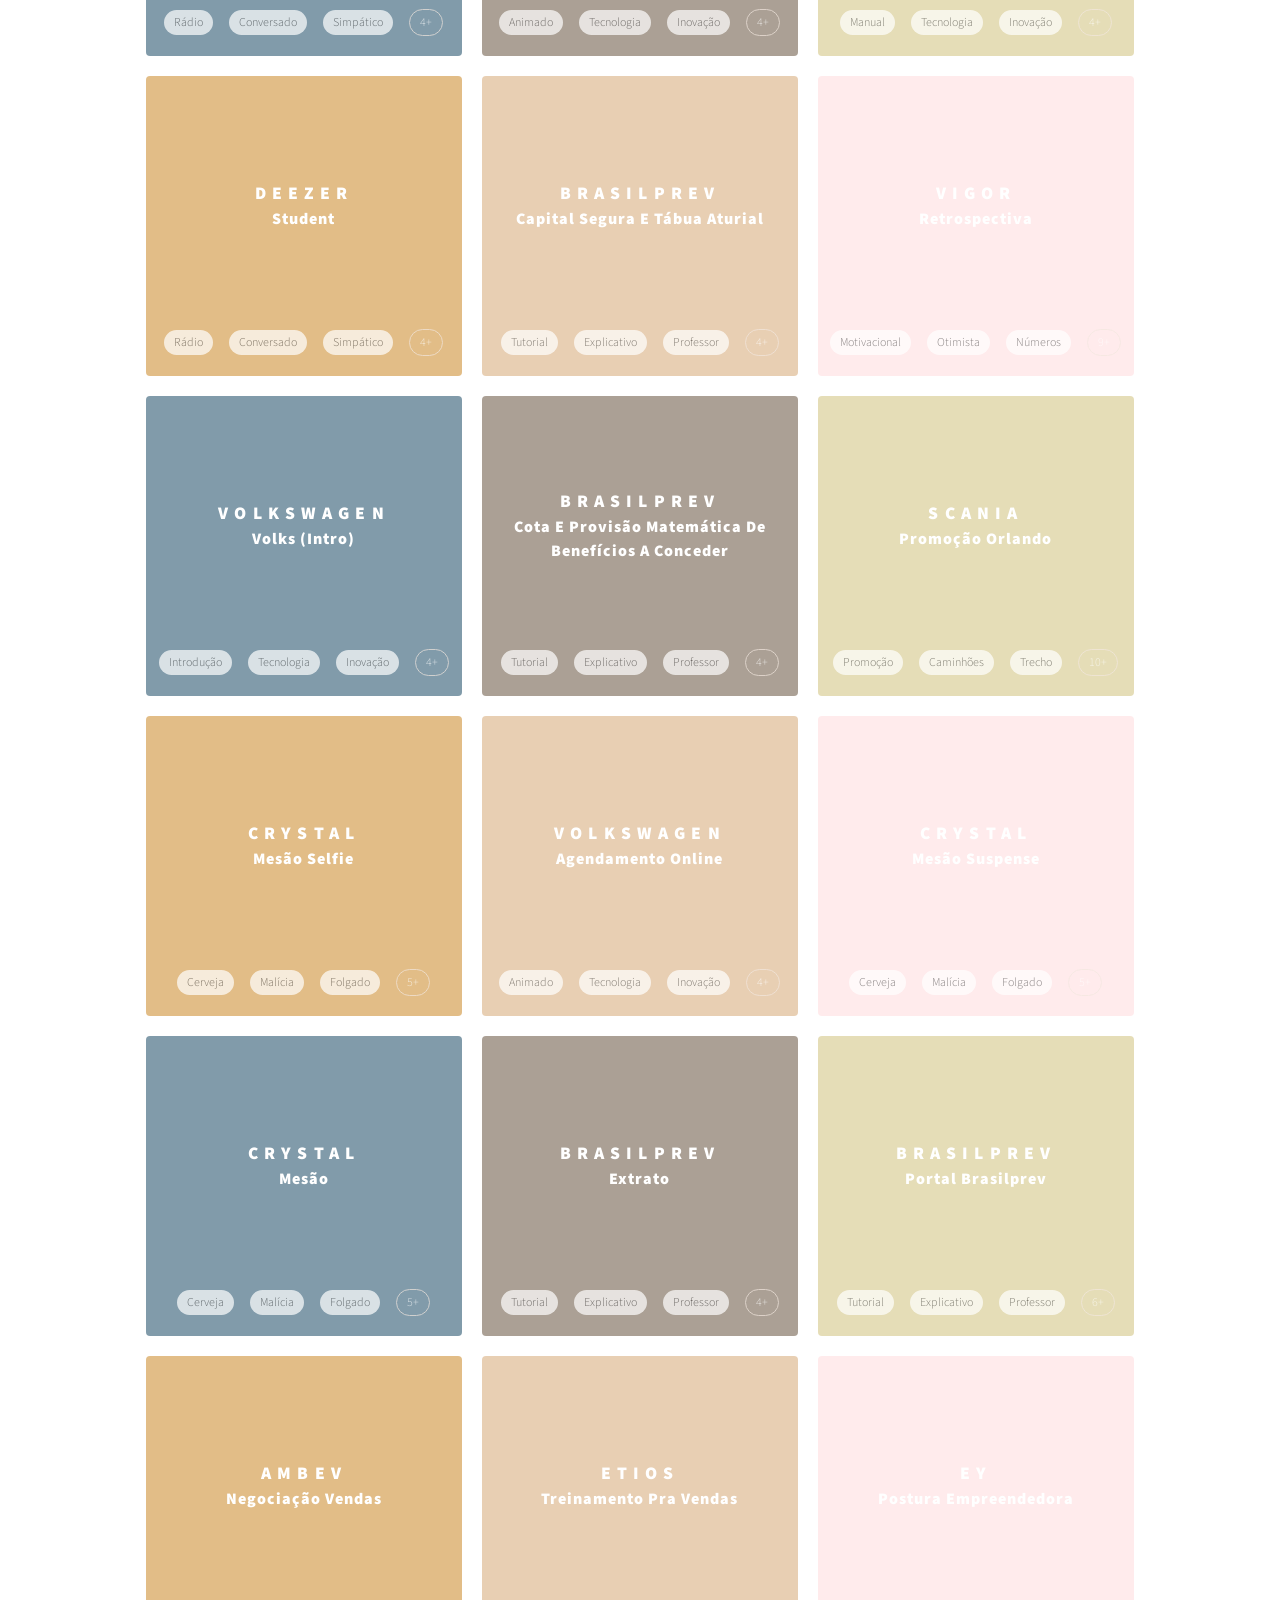
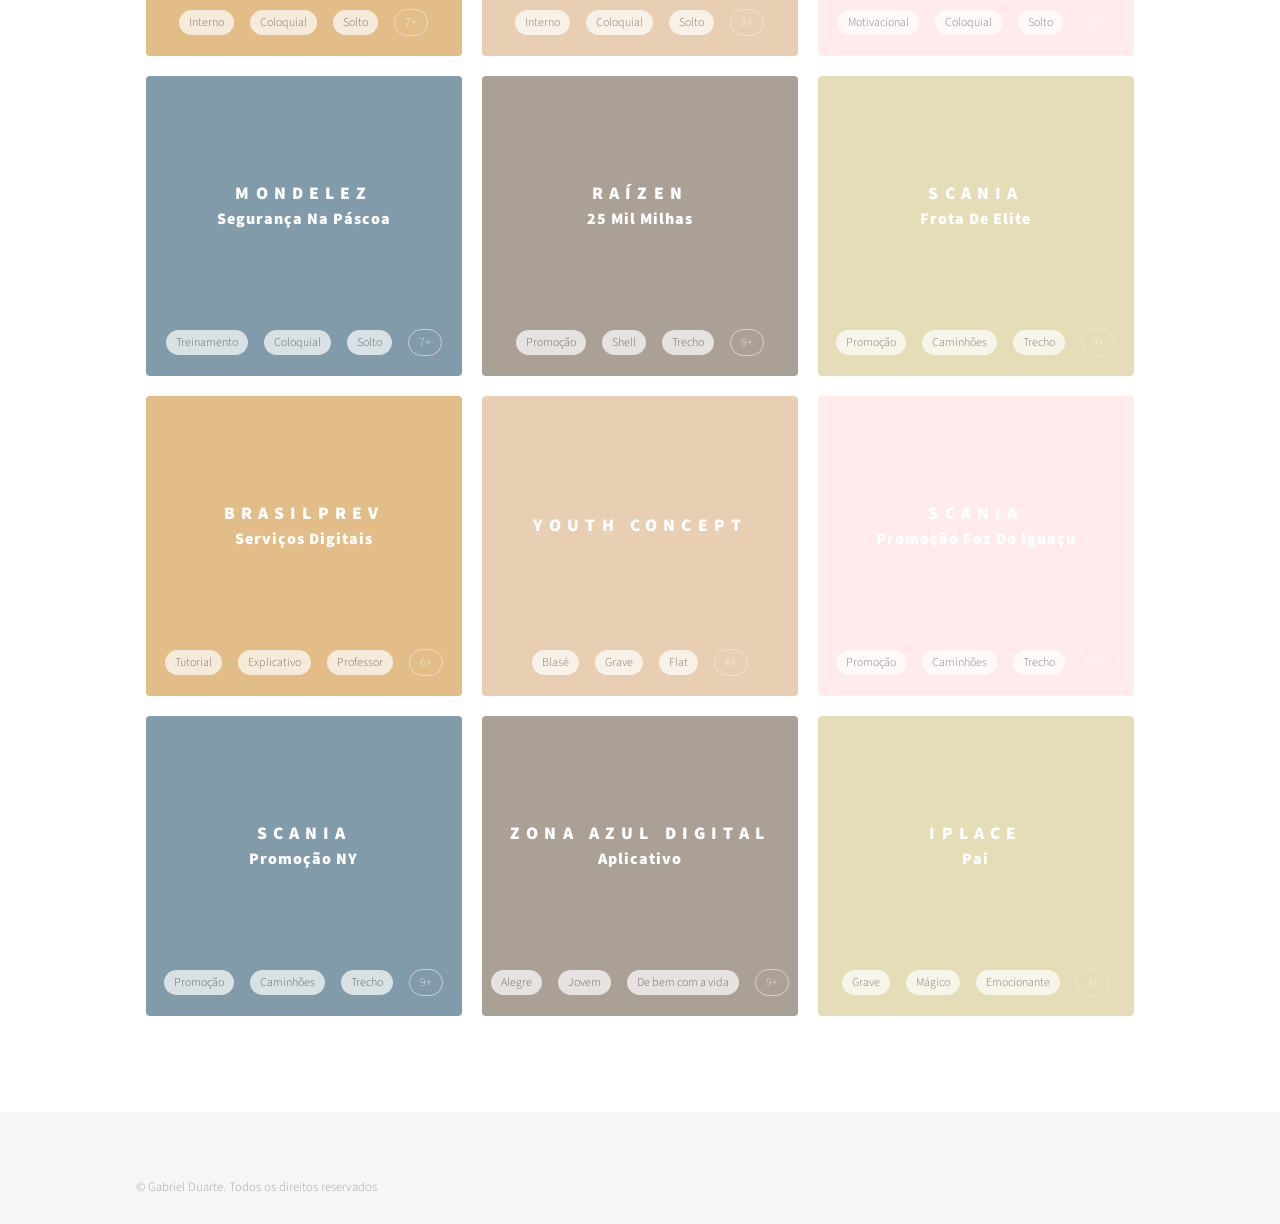
==== commit 188623ed: "Ordering selected tags first" ====
--- a/index.html
+++ b/index.html
@@ -171,9 +171,7 @@
                         <h3 class="project__subtitle">Subtitle</h3>
                     </a>
 
-                    <div class="content project__tags">
-                        <a class="tag project__tag">Tag</a>
-                    </div>
+                    <div class="content project__tags"></div>
                 </article>
 
             </section>
--- a/assets/css/modal.css
+++ b/assets/css/modal.css
@@ -24,12 +24,12 @@
 }
 
 #youtube_iframe {
-    height: calc(100vh - 185px);
+    height: calc(100vh - 215px);
 }
 
 @media screen and (max-width: 600px) {
     #youtube_iframe {
-        height: calc(100vh - 220px);
+        height: calc(100vh - 365px);
     }
 }
 
@@ -48,6 +48,6 @@
 
 @media screen and (max-width: 600px) {
     #project_details .project__tags .project__tag {
-        width: inherit;
+        width: initial;
     }
 }
--- a/assets/css/style.css
+++ b/assets/css/style.css
@@ -20,6 +20,12 @@
     padding-right: 10px;
     box-shadow: inset 0 0 0 1px #585858;
     width: 100%;
+}
+
+@media only screen and (max-width: 600px) {
+    .project__button {
+        margin: 0 5px;
+    }
 }
 
 @media only screen and (min-width: 600px) {
@@ -124,6 +130,10 @@
     content: "\f064";
 }
 
+.project__tag {
+    position: relative;
+}
+
 .project__tag--more-tags {
     background: none;
     border: 1px solid #f2e7df;
@@ -133,3 +143,19 @@
 .project__tag--more-tags:hover {
     border-bottom-color: inherit;
 }
+
+.project__tag--selected::before {
+    content: "";
+    height: calc(100% + 10px);
+    border-radius: 25px;
+    width: calc(100% + 10px);
+    position: absolute;
+    left: -5px;
+    top: -5px;
+    border: 2px solid white;
+}
+
+.project .project__title,
+.project .project__subtitle {
+    margin-top: -40px;
+}
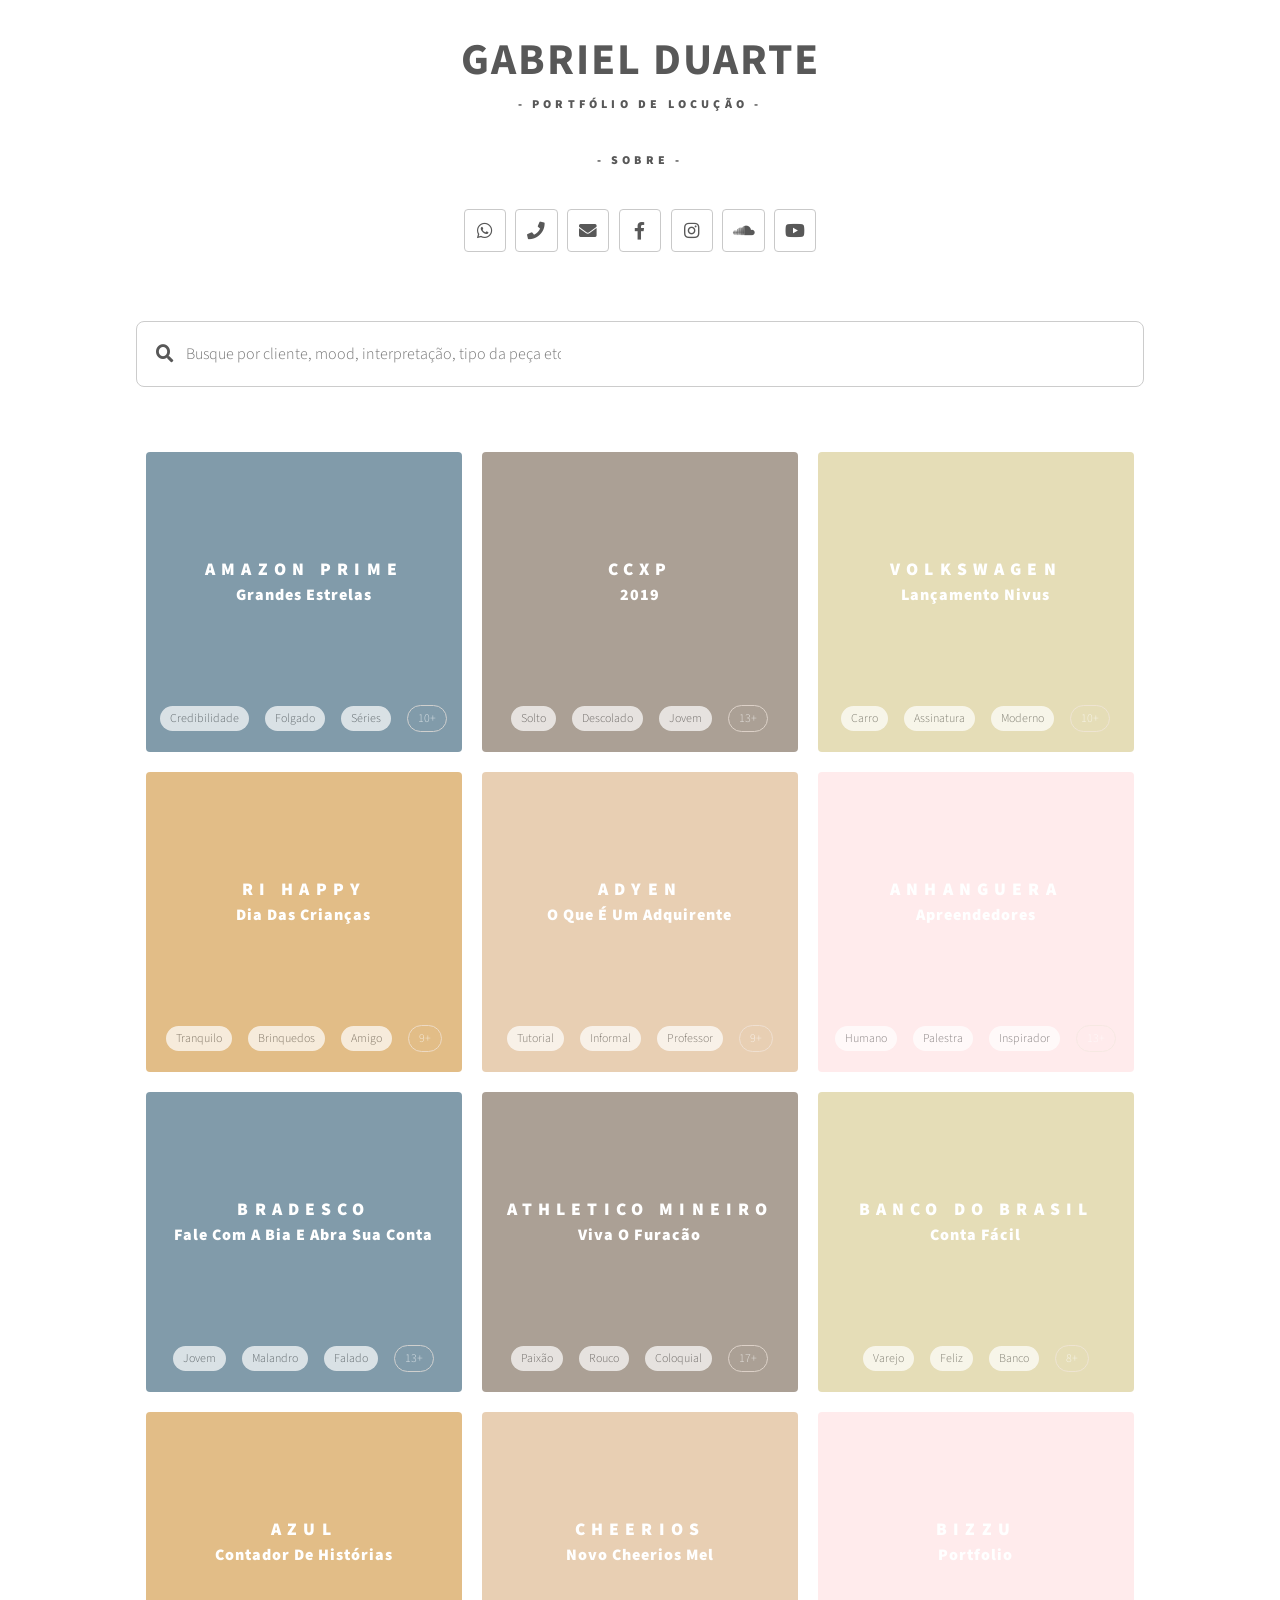
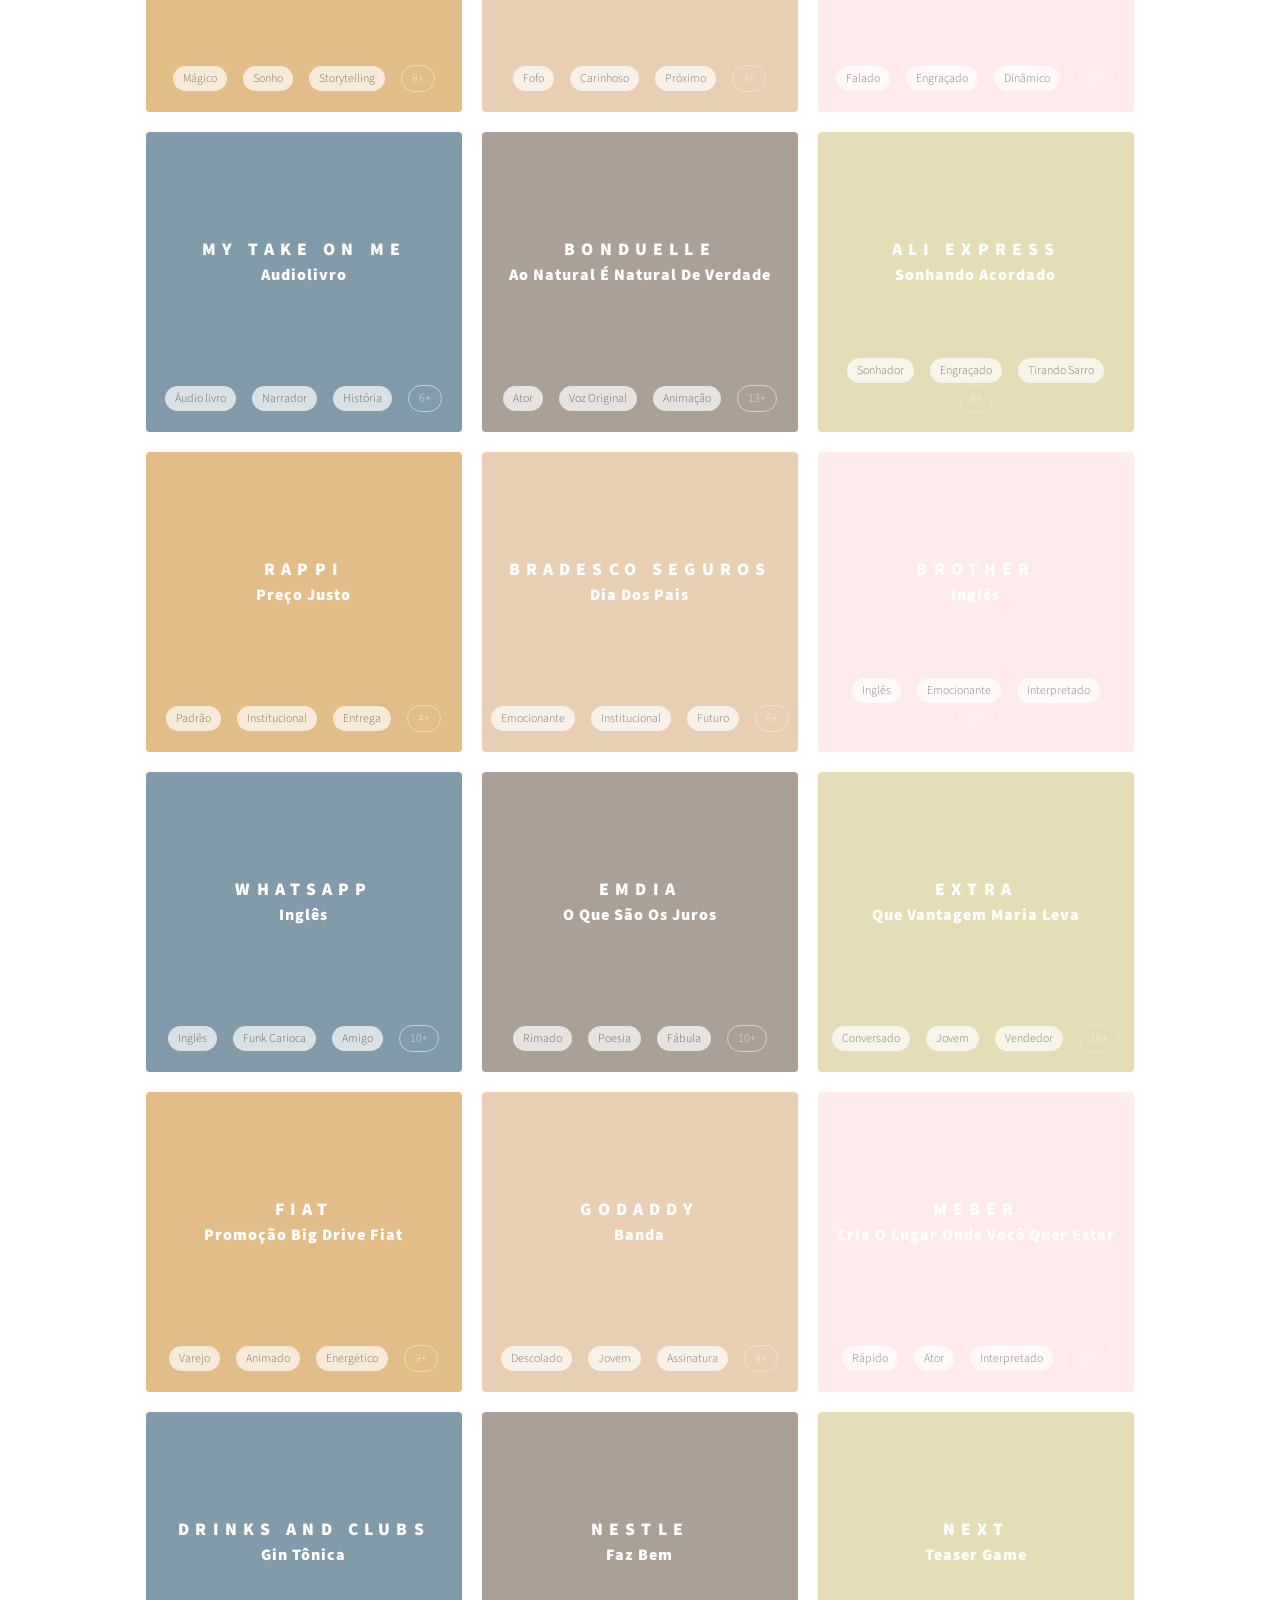
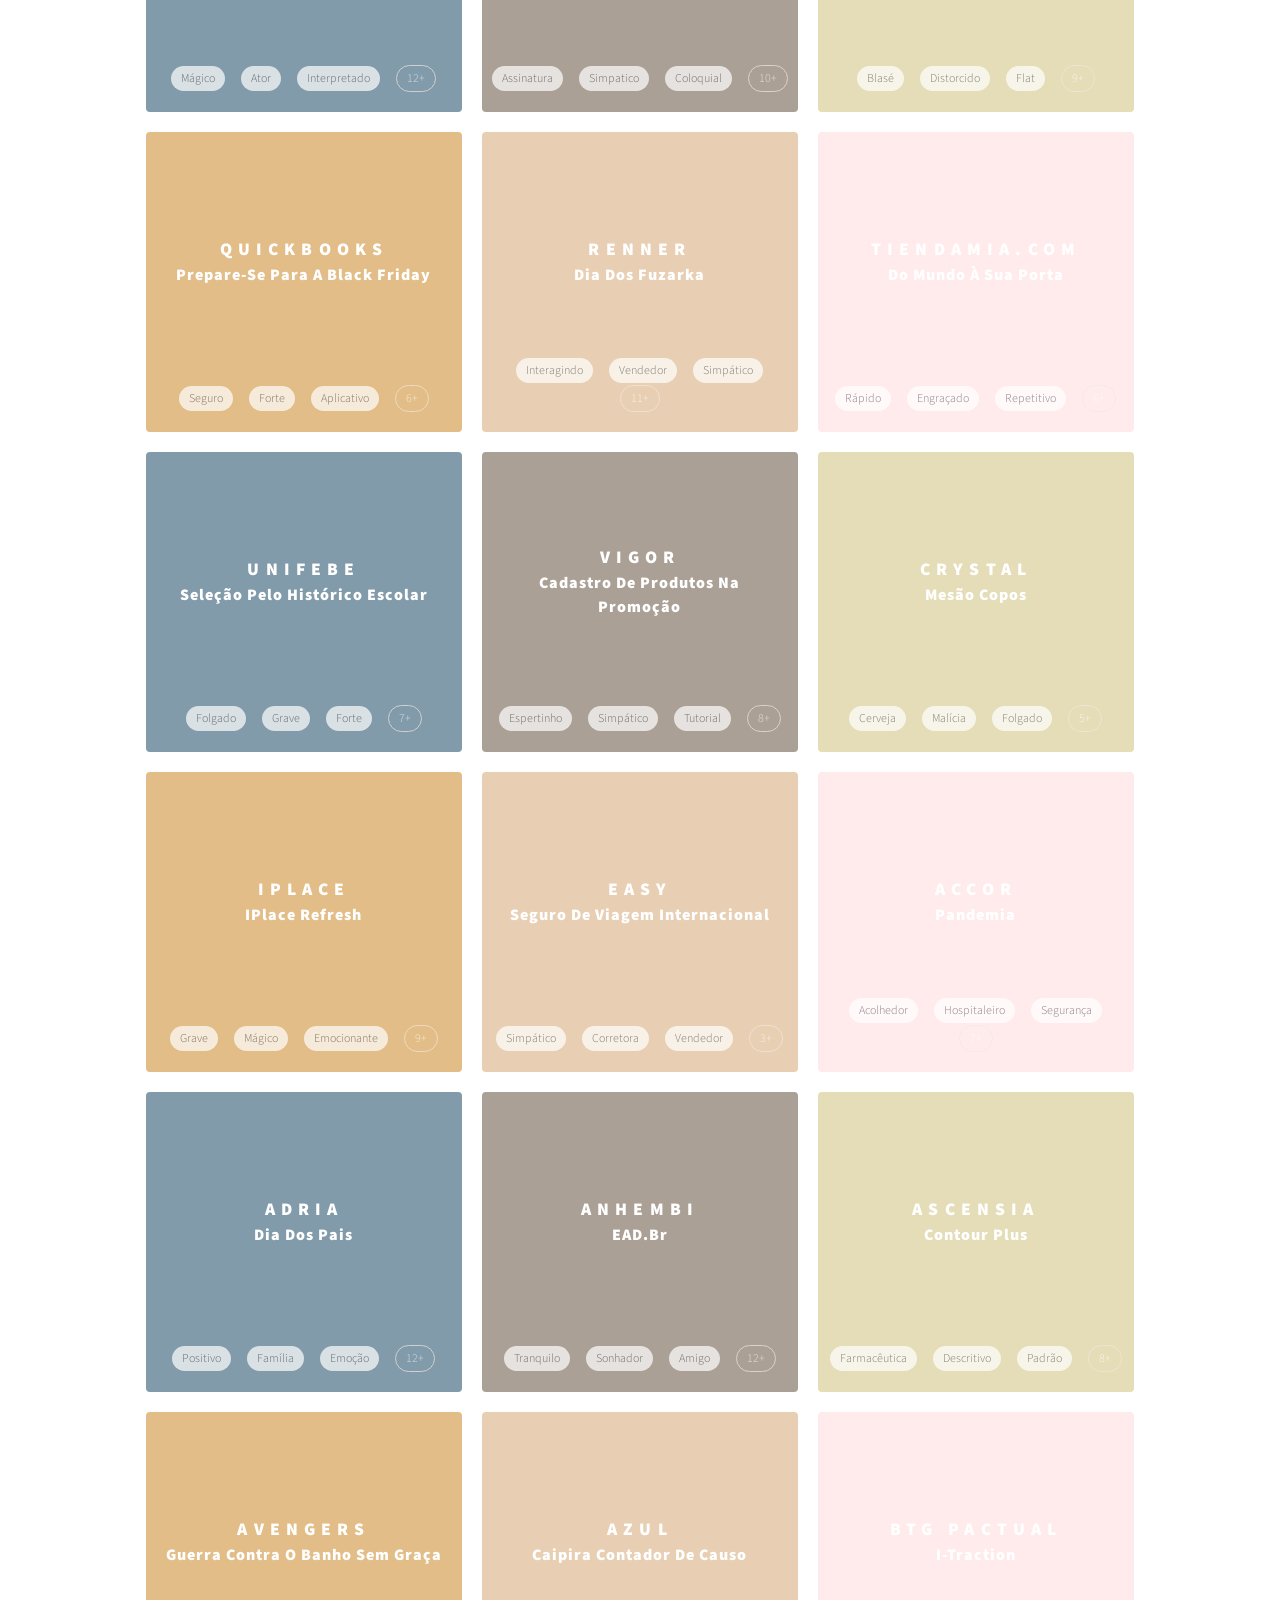
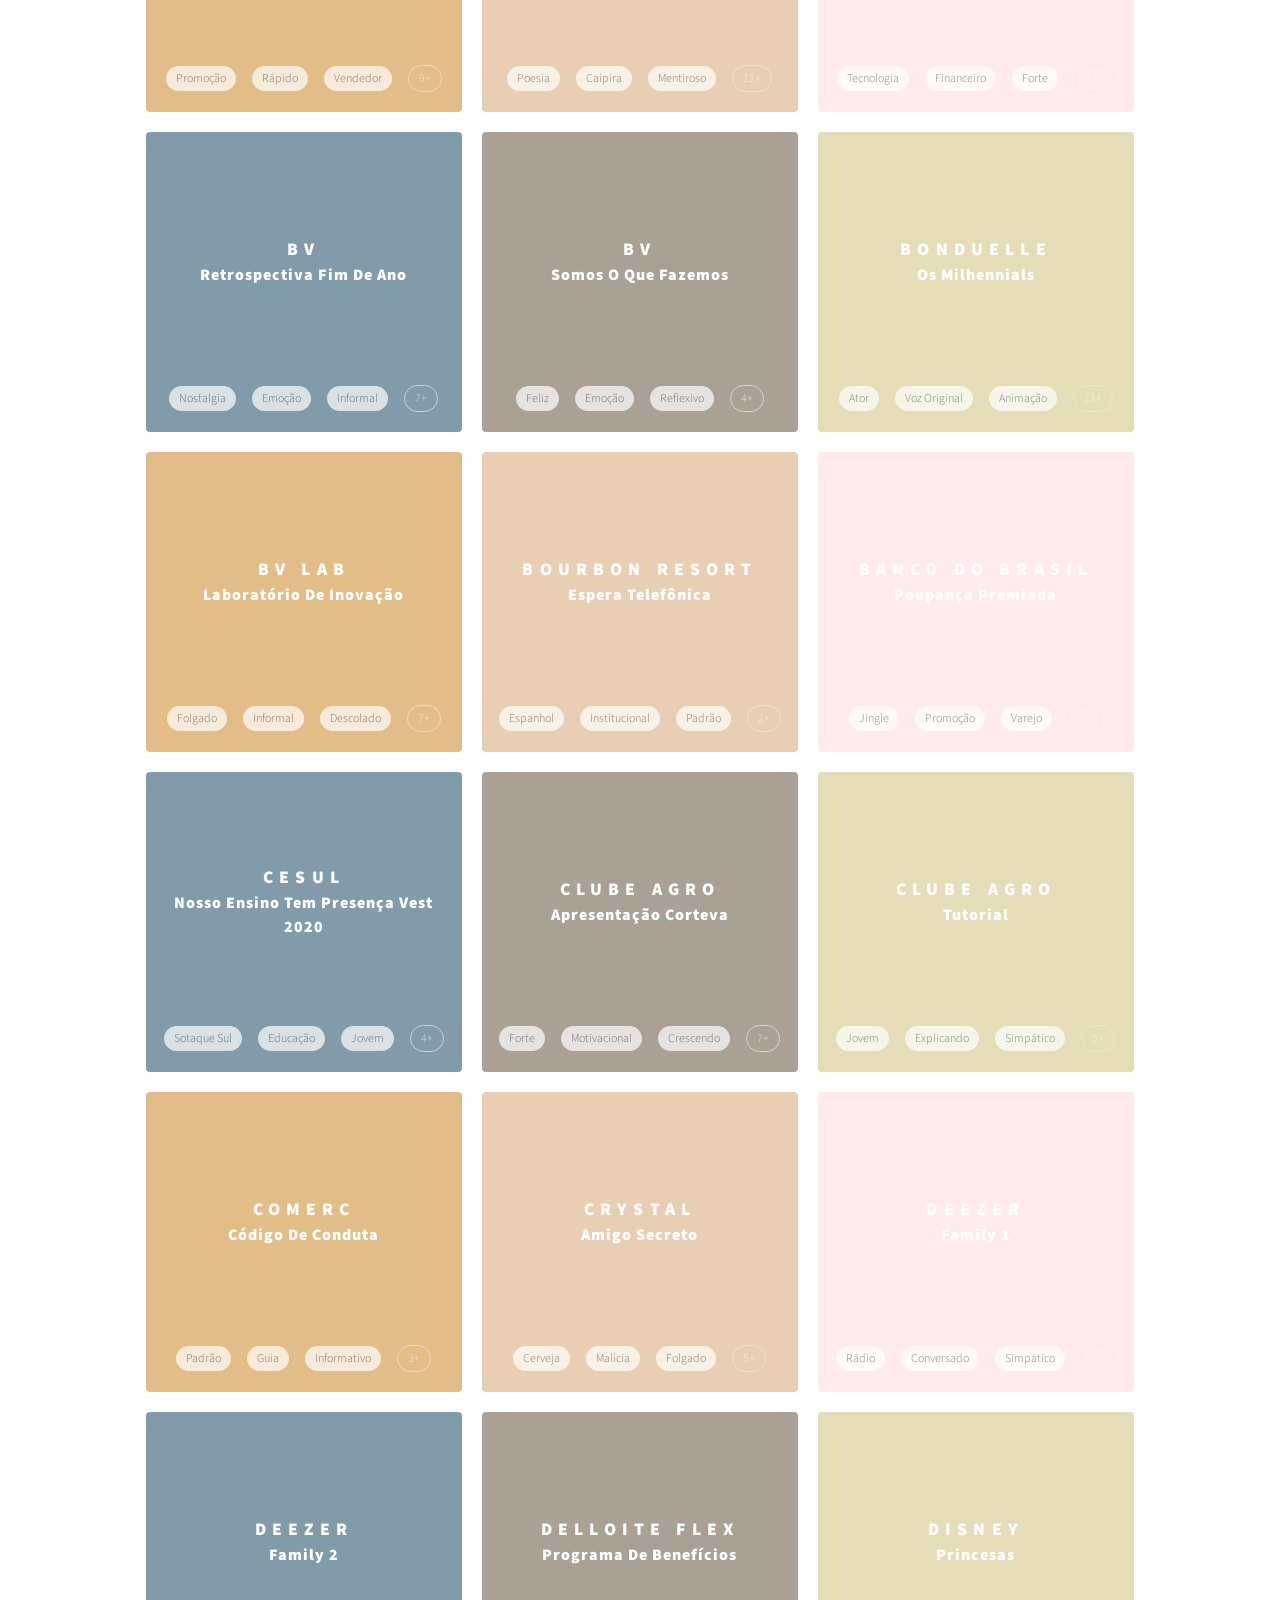
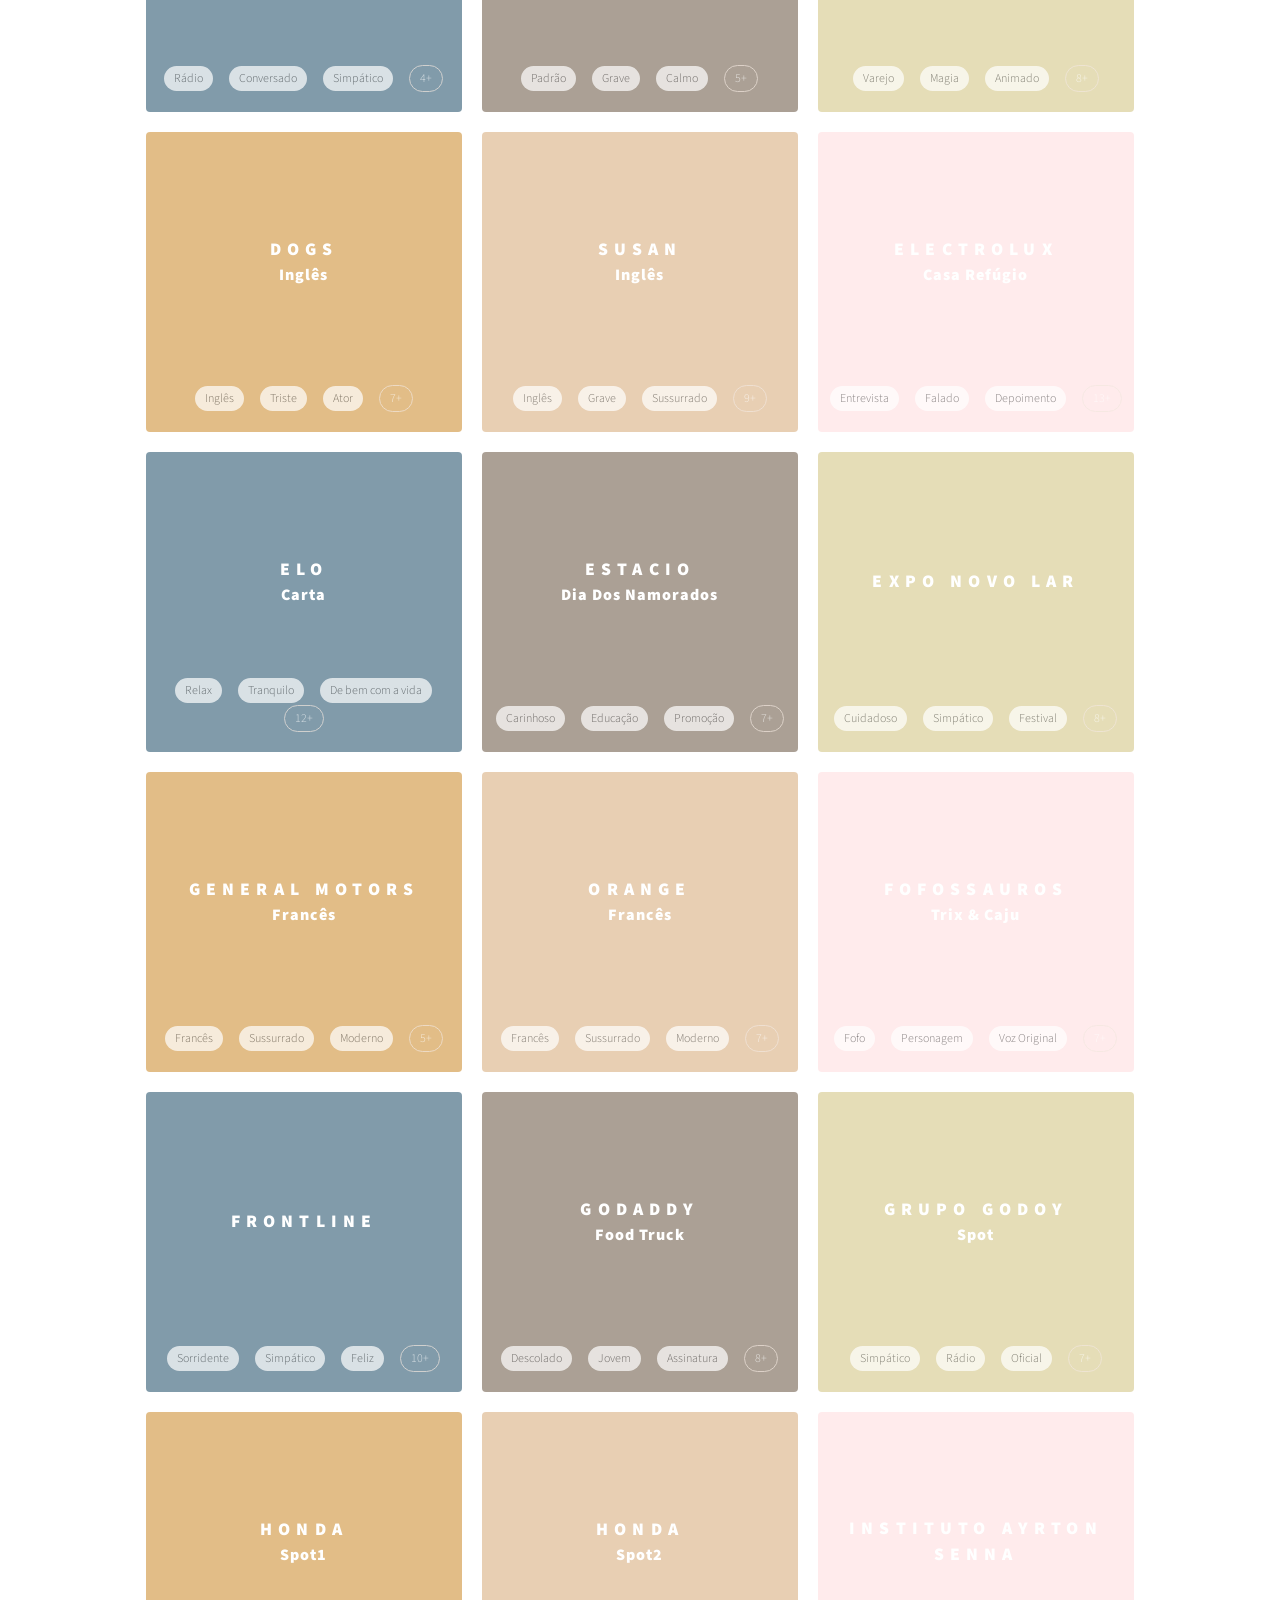
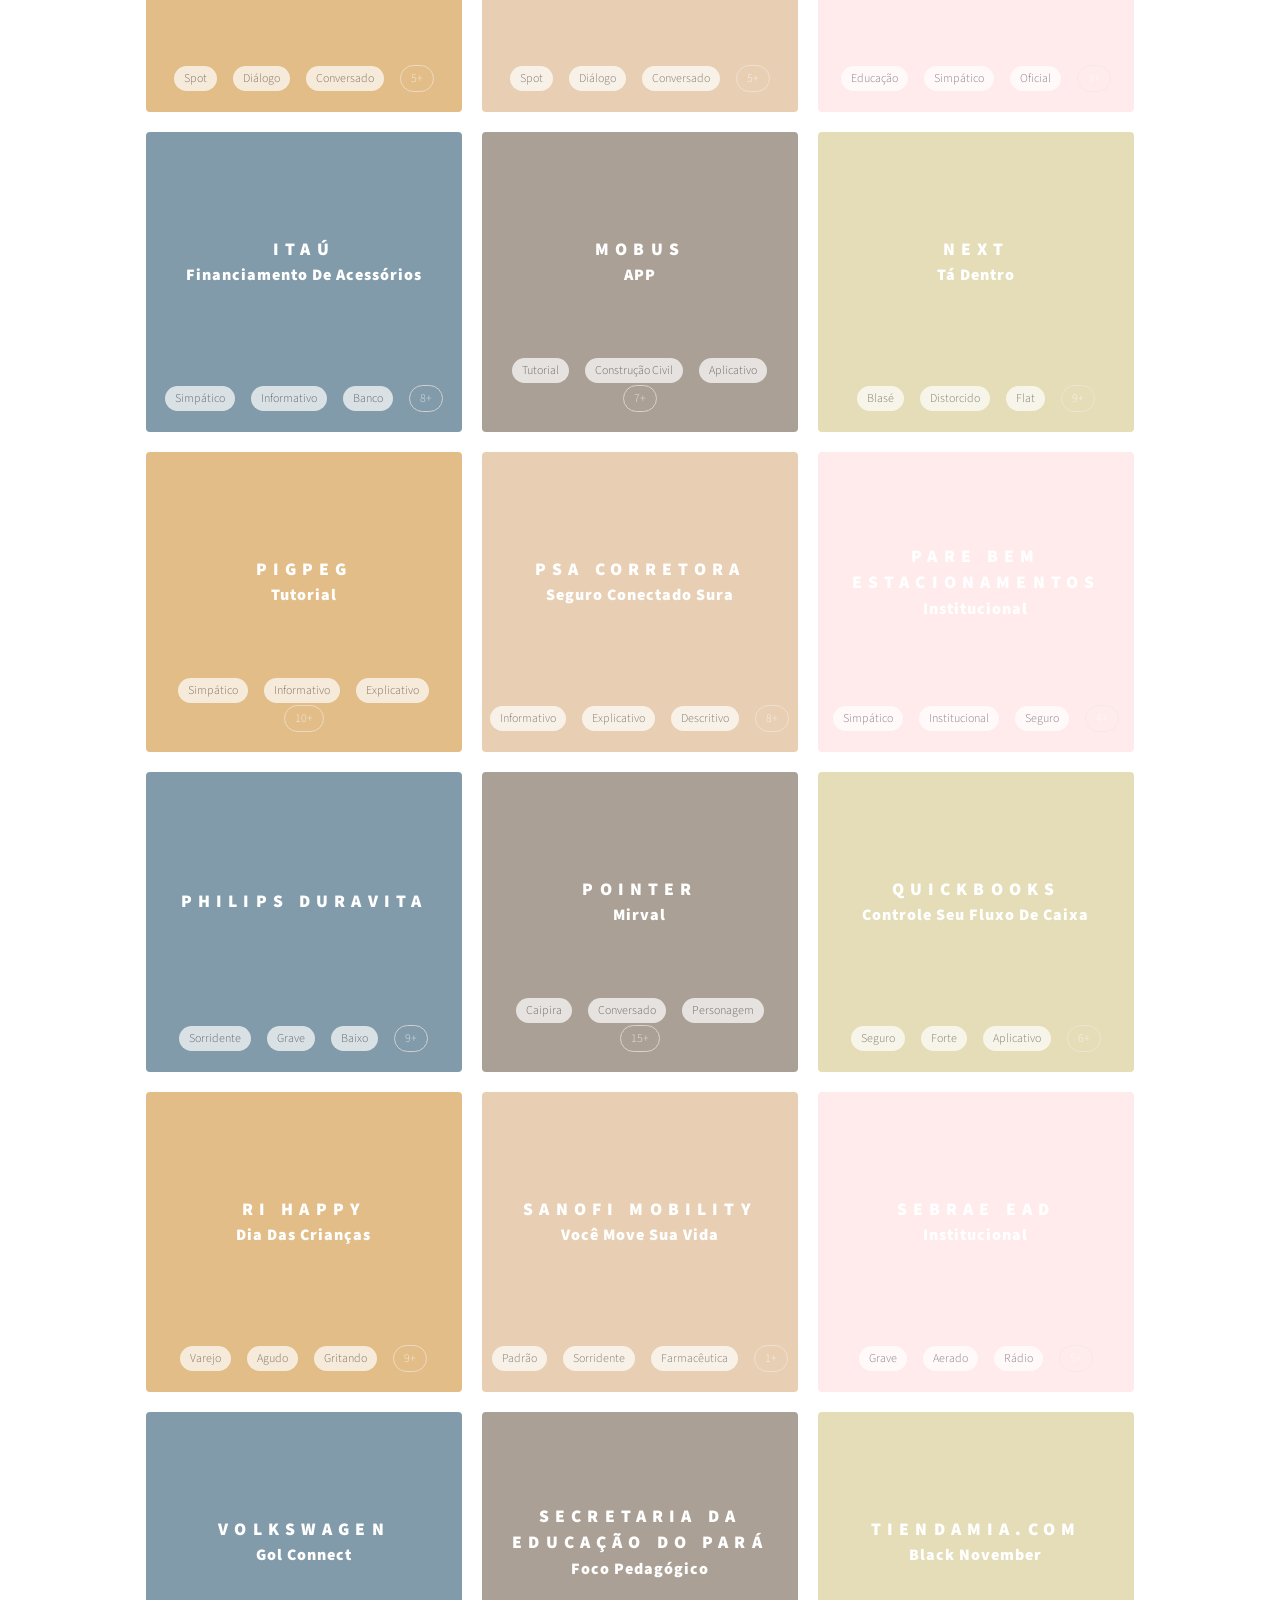
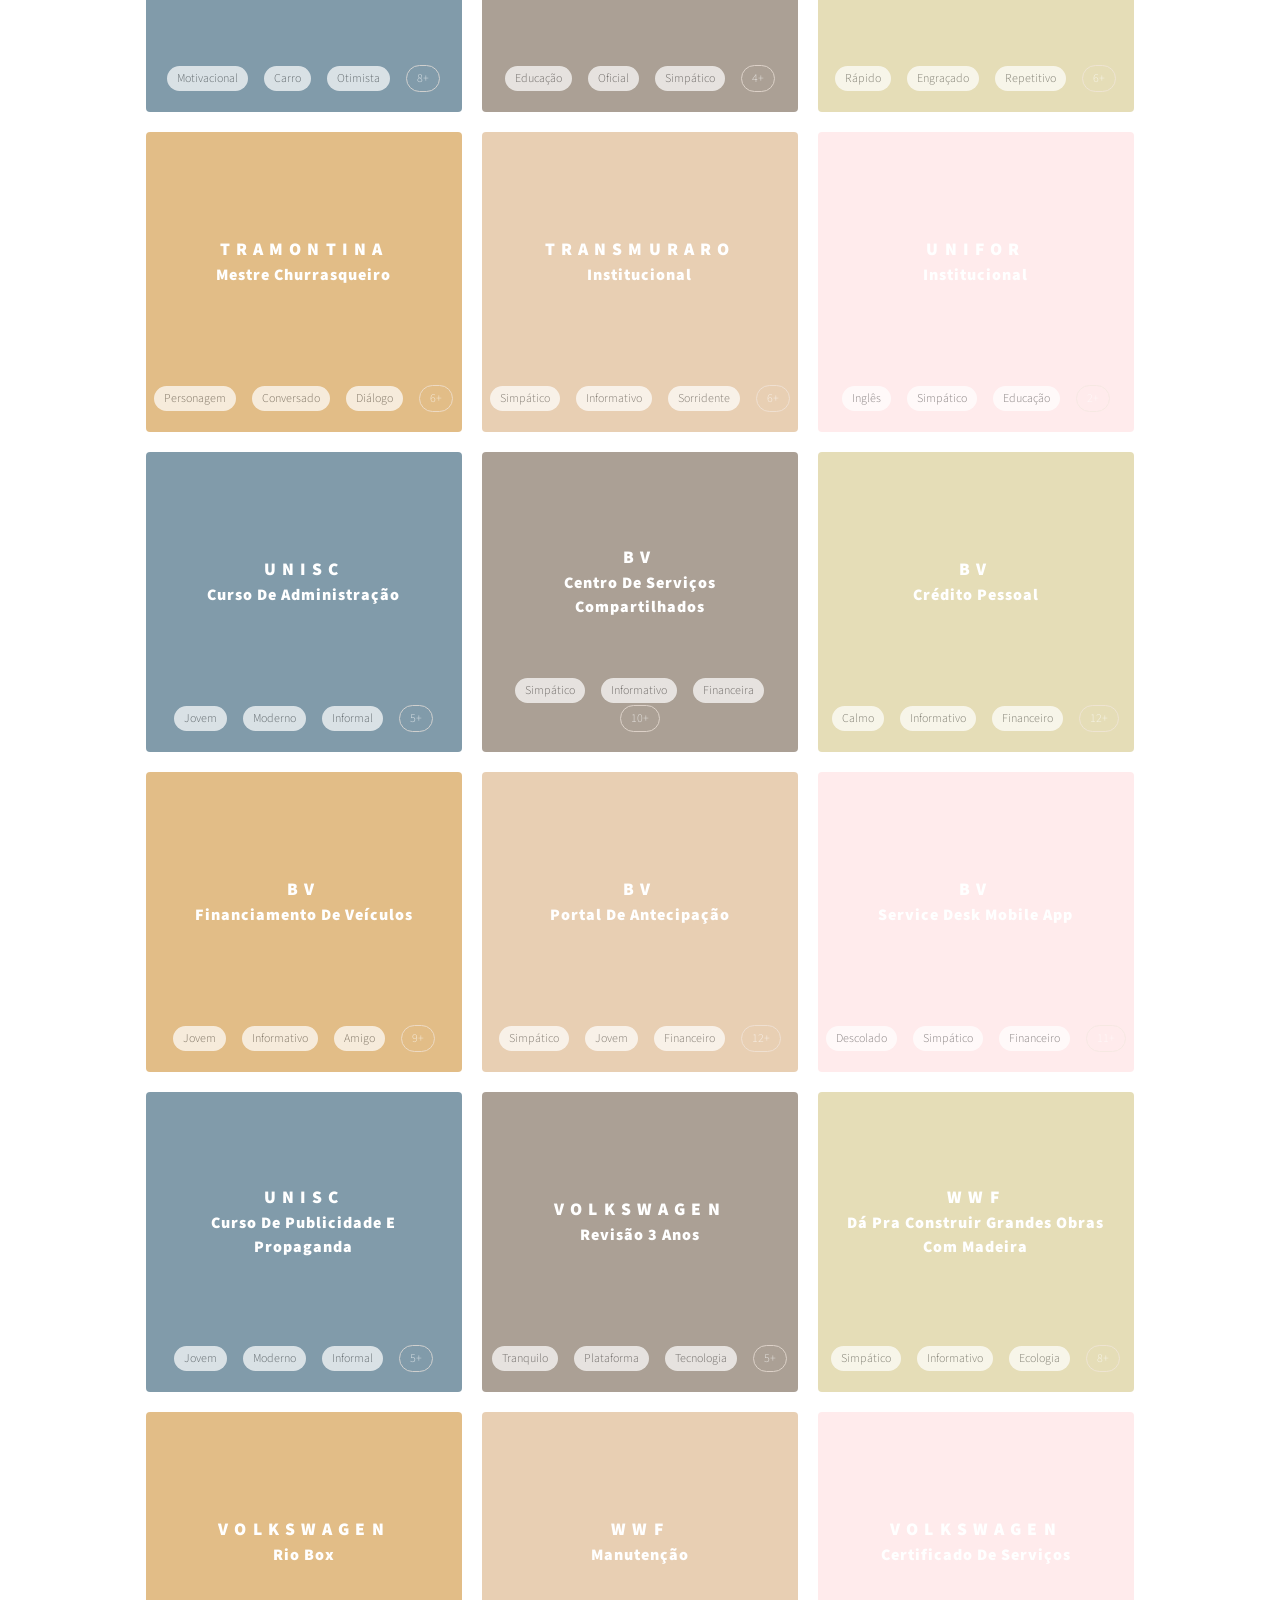
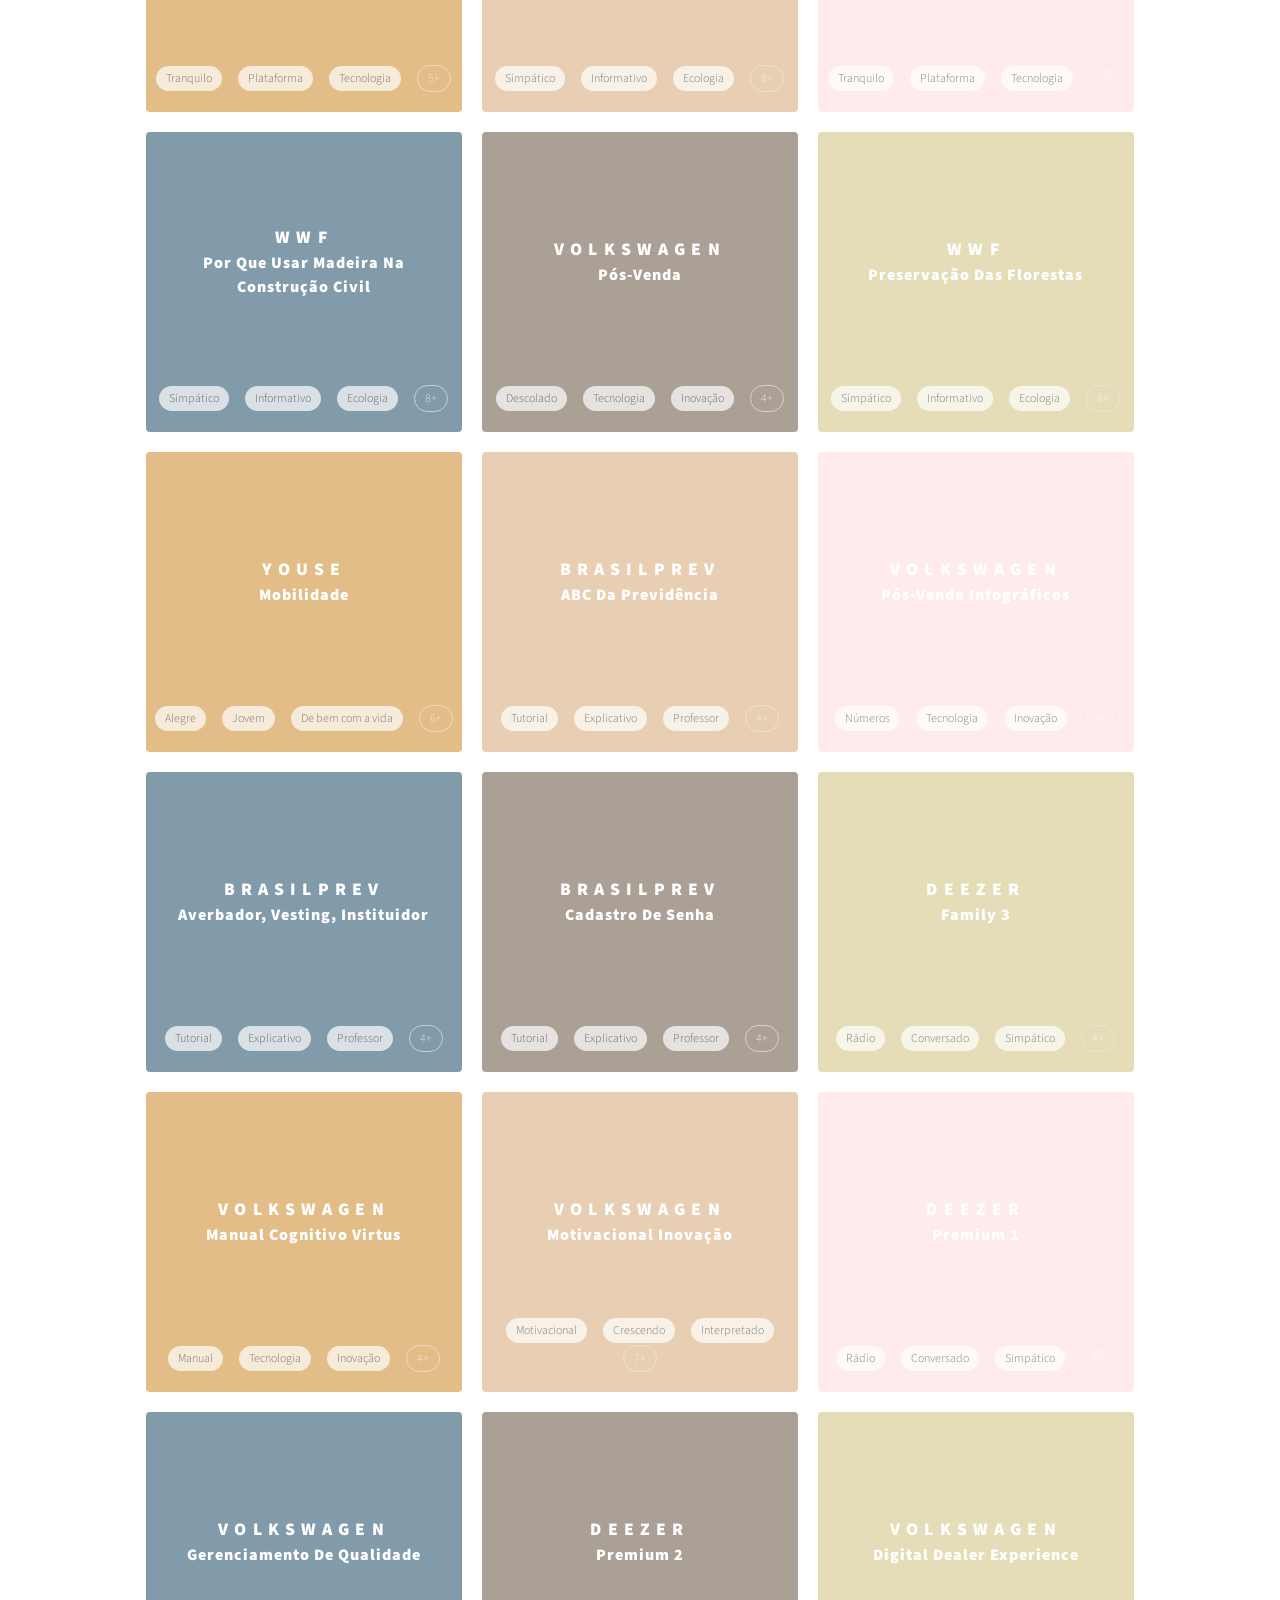
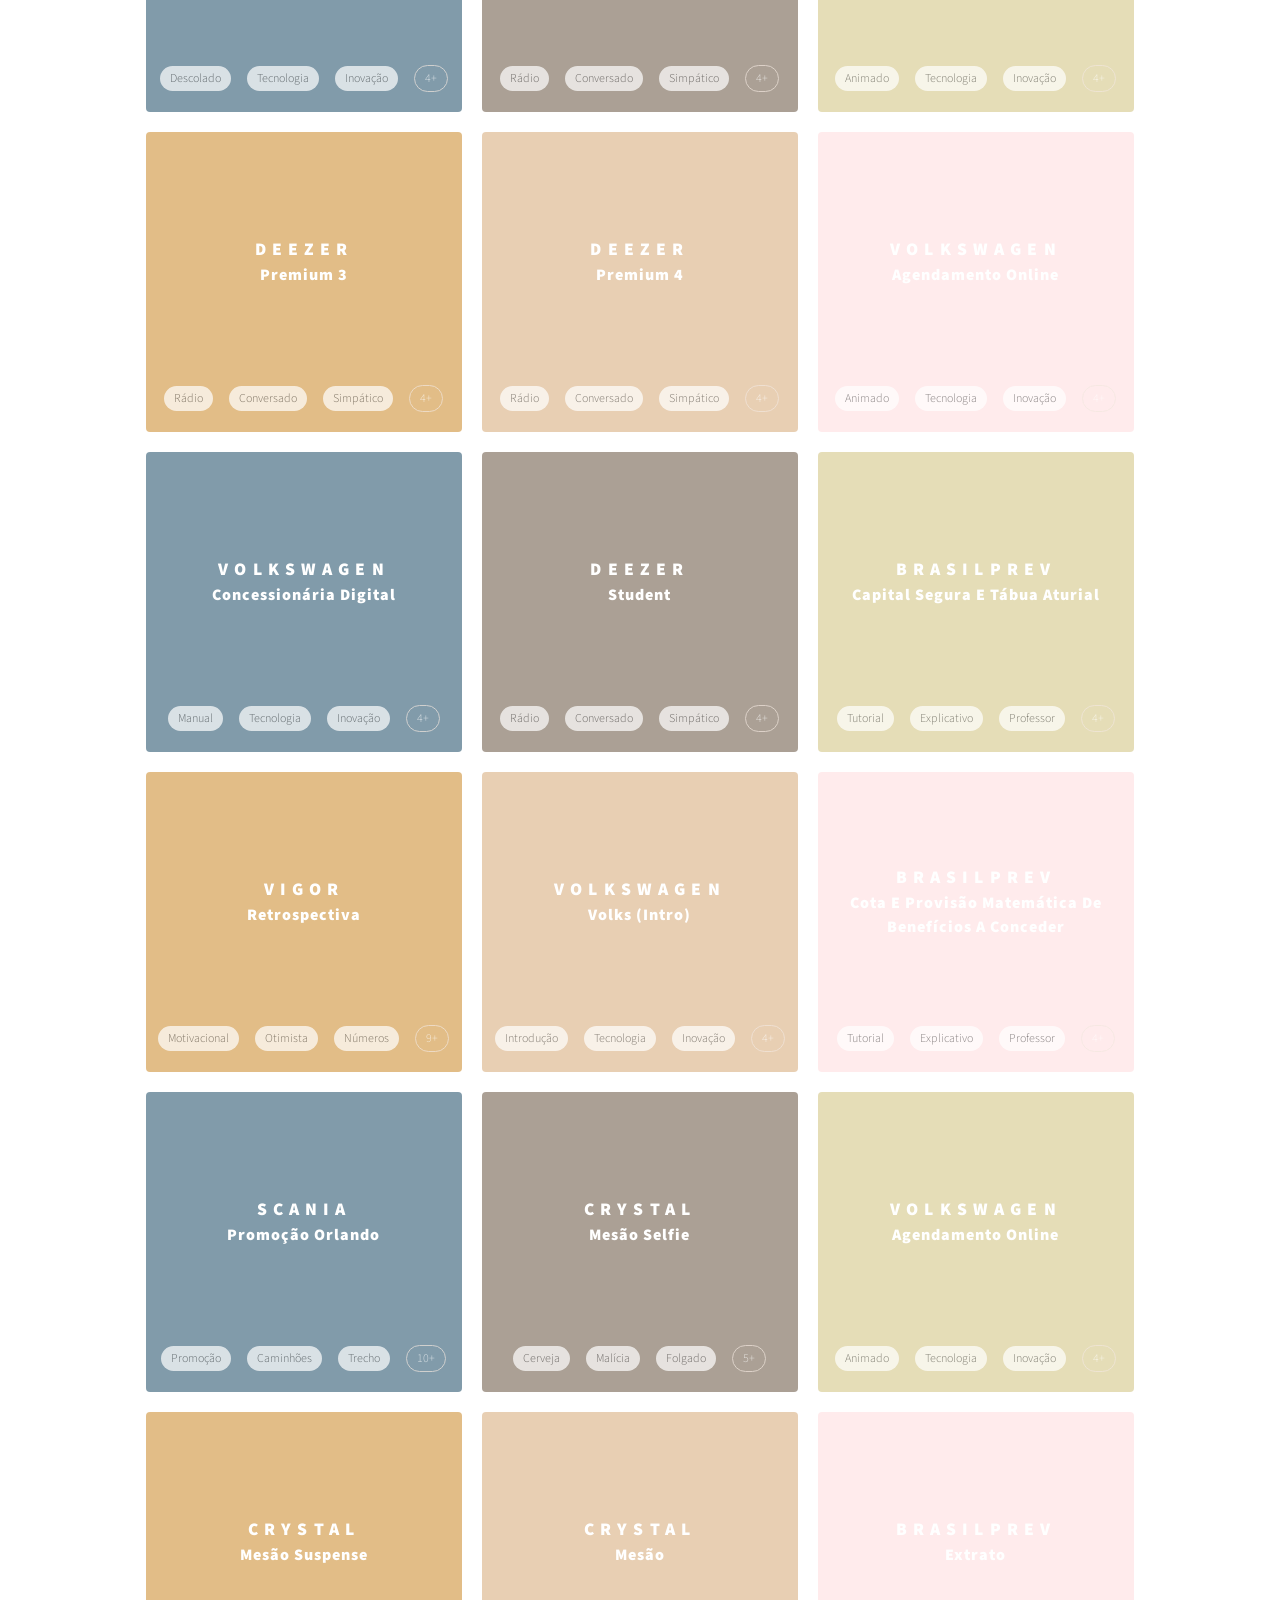
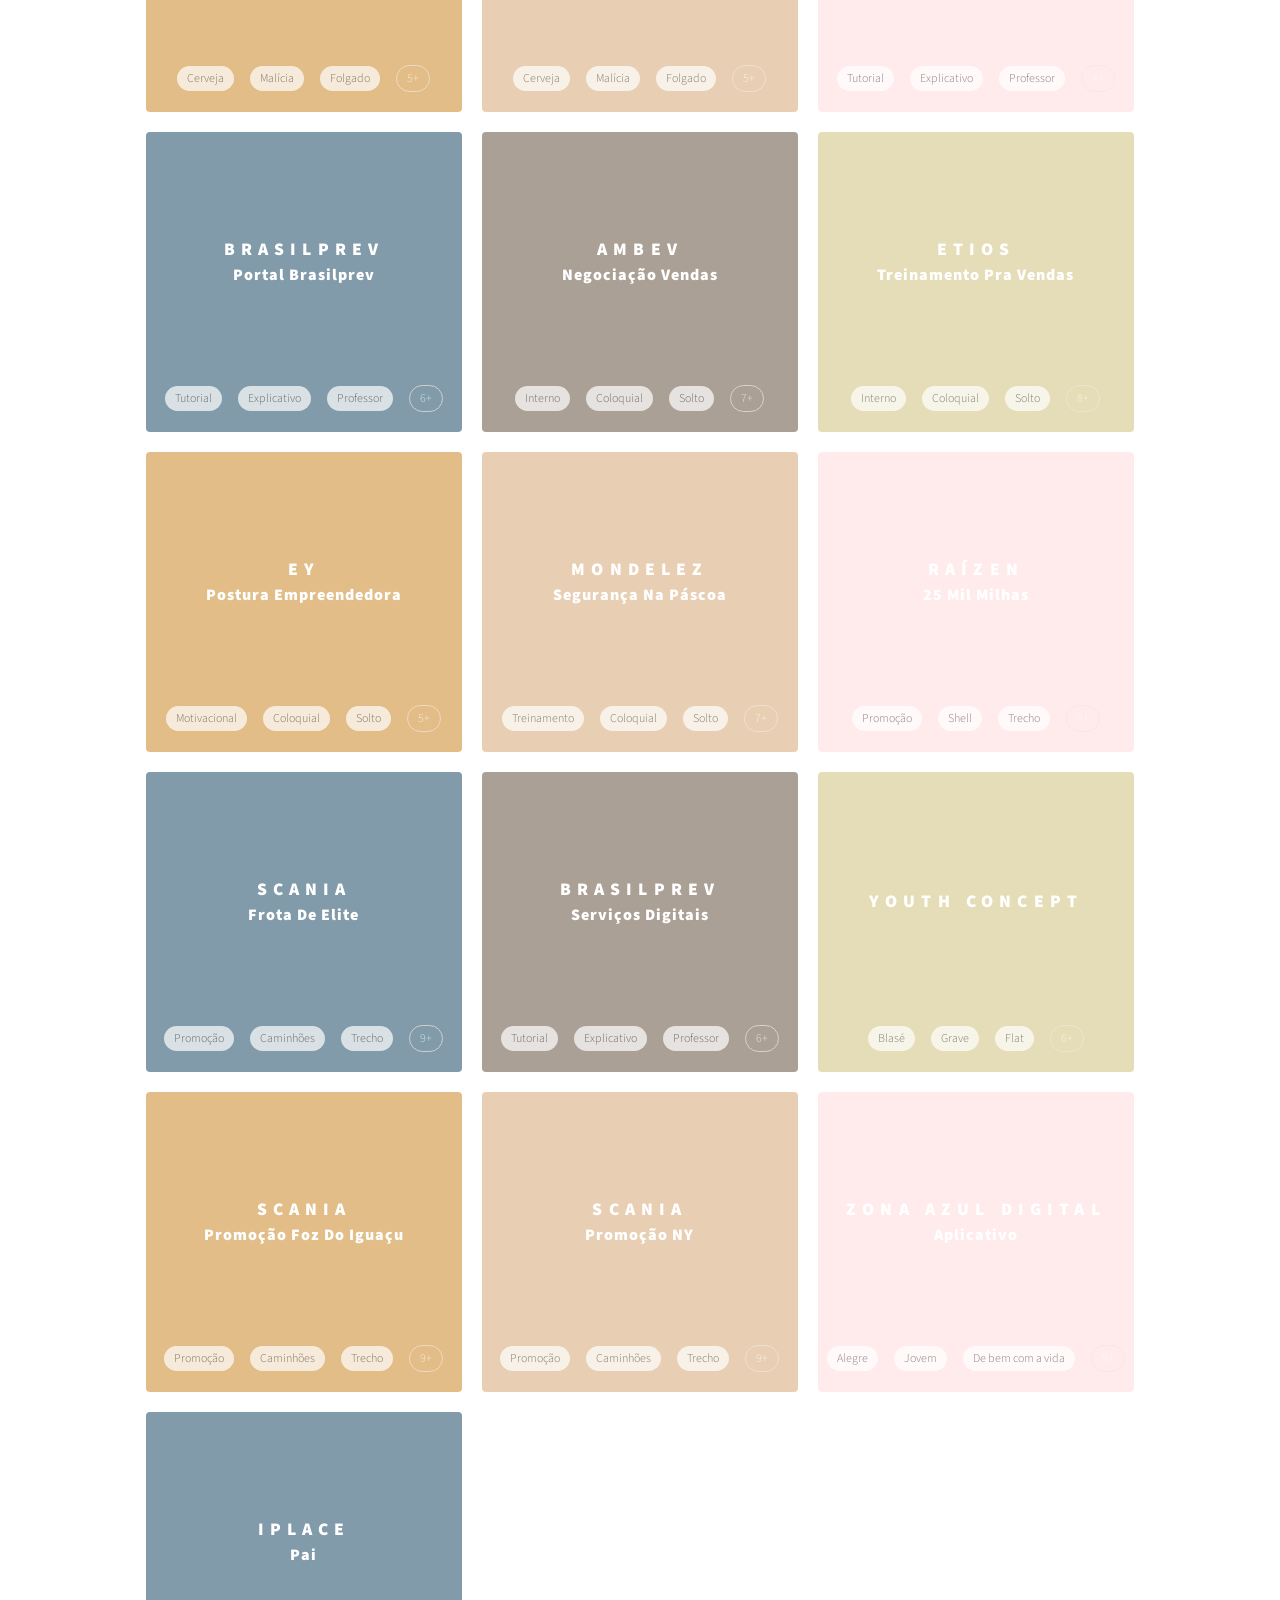
==== commit d702b15e: "Added 'about' modal" ====
--- a/index.html
+++ b/index.html
@@ -32,6 +32,16 @@
 </head>
 <body class="is-preload">
 
+<div id="sobre" class="modal">
+    <div class="modal-content" align="center">
+        Eu comecei a trabalhar com áudio e música para filmes no mercado publicitário em 2010.<br>
+        Durante esse tempo, tive a oportunidade de produzir muitas peças pra agências e clientes prestigiados.<br>
+        Em 2014 comecei a gravar locução e nunca mais parei.<br>
+        <br>
+        <img src="images/gabriel duarte.png" class="modal__image" alt="Gabriel Duarte">
+    </div>
+</div>
+
 <div id="project_details" class="modal">
 
     <div class="modal-content" align="center">
@@ -49,8 +59,10 @@
         <div class="project__share_buttons">
             <a class="button project__button project__share_buttons-link"><span class="fa link-icon"></span>
                 Compartilhar Link</a>
-            <a id="media_video_button" class="button project__button" download><span class="fa fa-download"></span> Baixar Vídeo</a>
-            <a id="media_audio_button" class="button project__button" download><span class="fa fa-download"></span> Baixar Áudio</a>
+            <a id="media_video_button" class="button project__button" download><span class="fa fa-download"></span>
+                Baixar Vídeo</a>
+            <a id="media_audio_button" class="button project__button" download><span class="fa fa-download"></span>
+                Baixar Áudio</a>
         </div>
 
         <div class="project__share_link project__share_link--project">
@@ -82,7 +94,8 @@
     <header id="header">
 
         <h1>Gabriel Duarte</h1>
-        <span class="title logo">- Portfólio de locução -</span>
+        <span class="title logo">- Portfólio de locução -</span><br>
+        <a href="#sobre" class="title logo">- Sobre -</a>
         <section>
             <ul class="icons">
                 <li>
--- a/assets/css/modal.css
+++ b/assets/css/modal.css
@@ -51,3 +51,8 @@
         width: initial;
     }
 }
+
+.modal__image {
+    max-width: 100%;
+    max-height: 400px;
+}
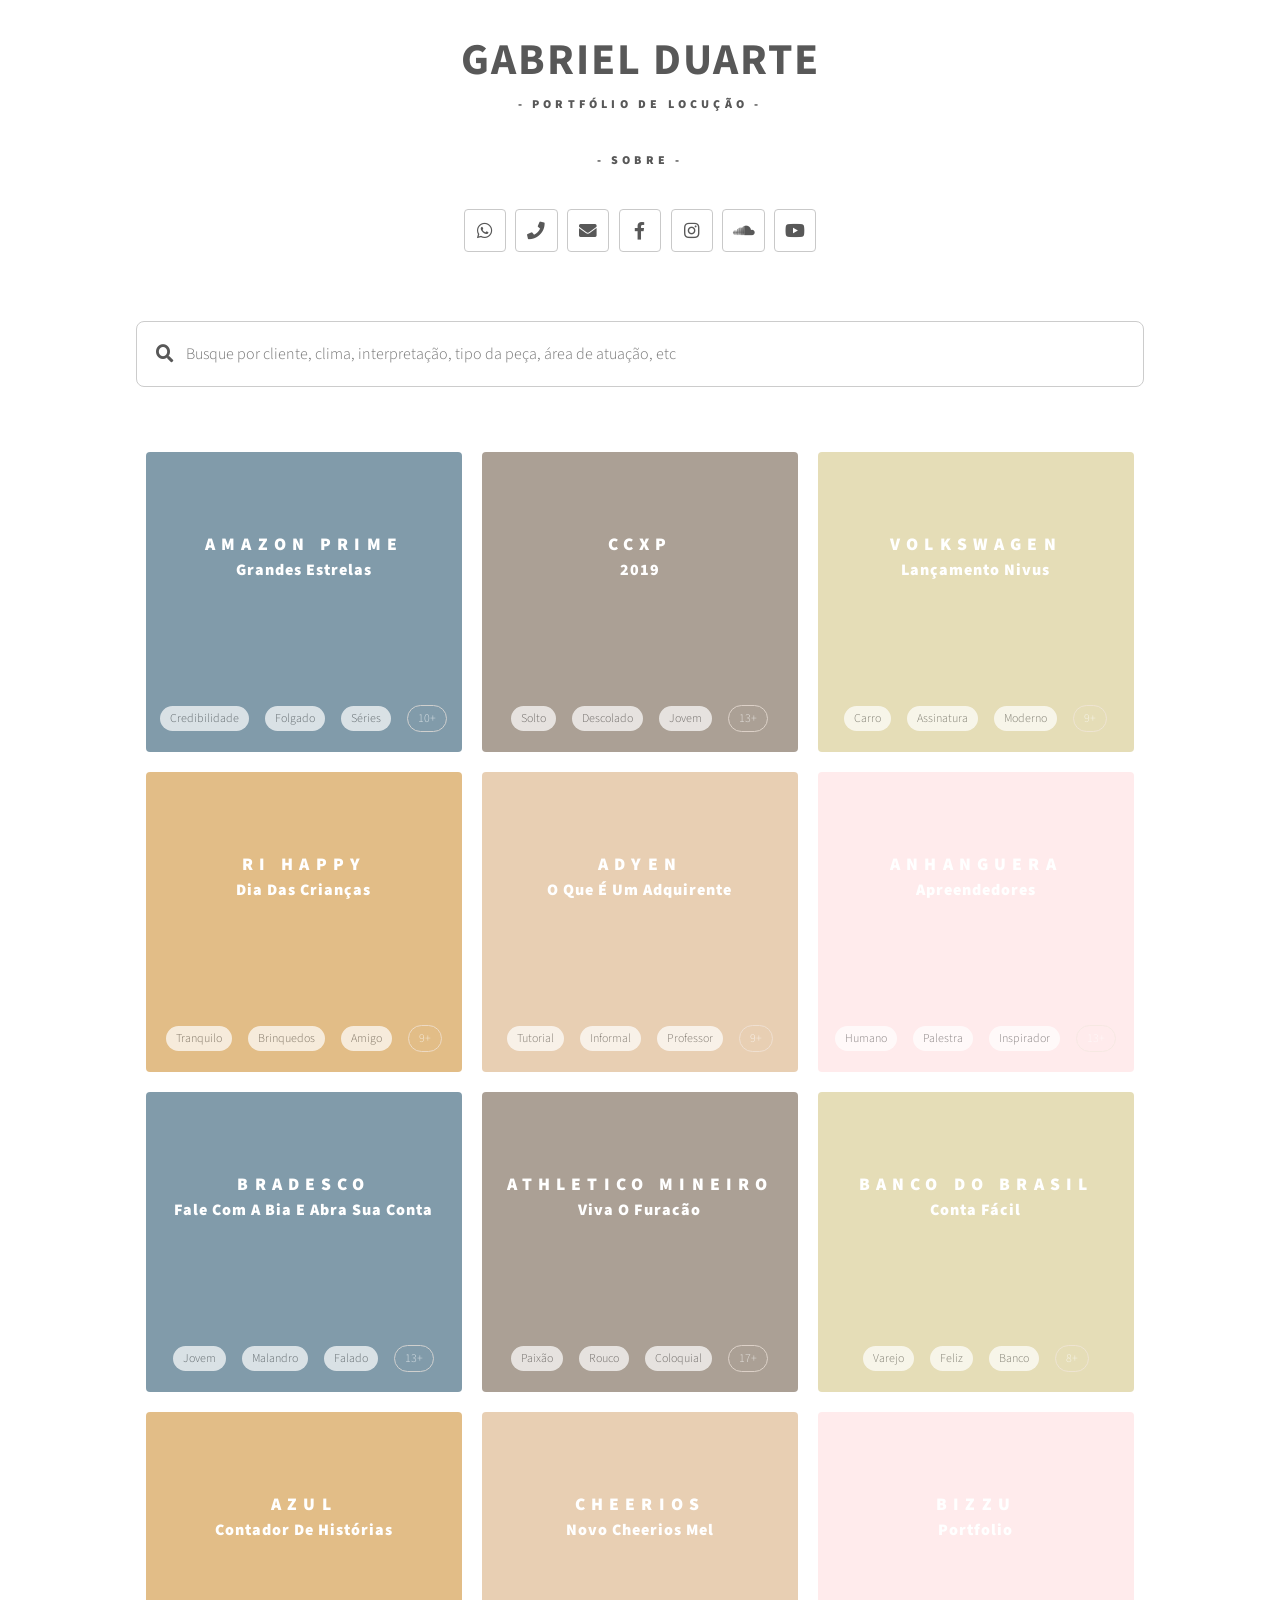
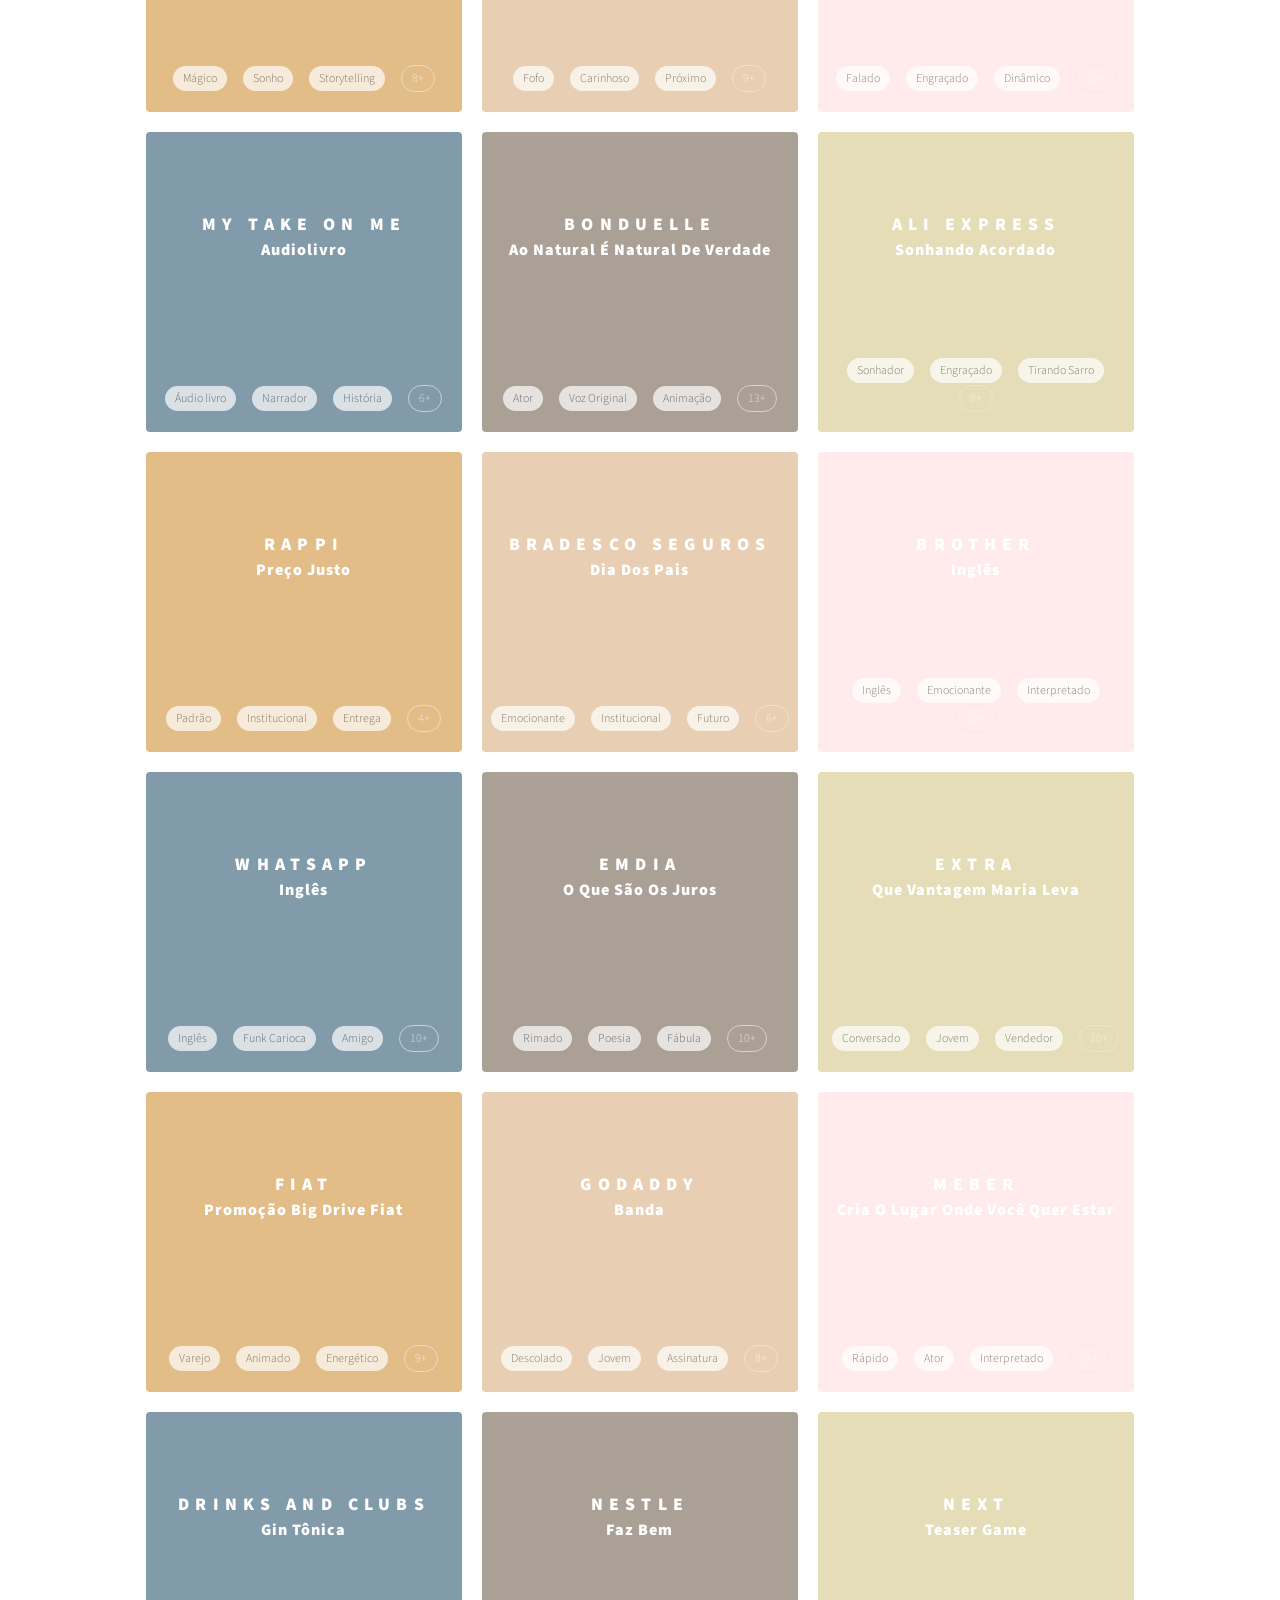
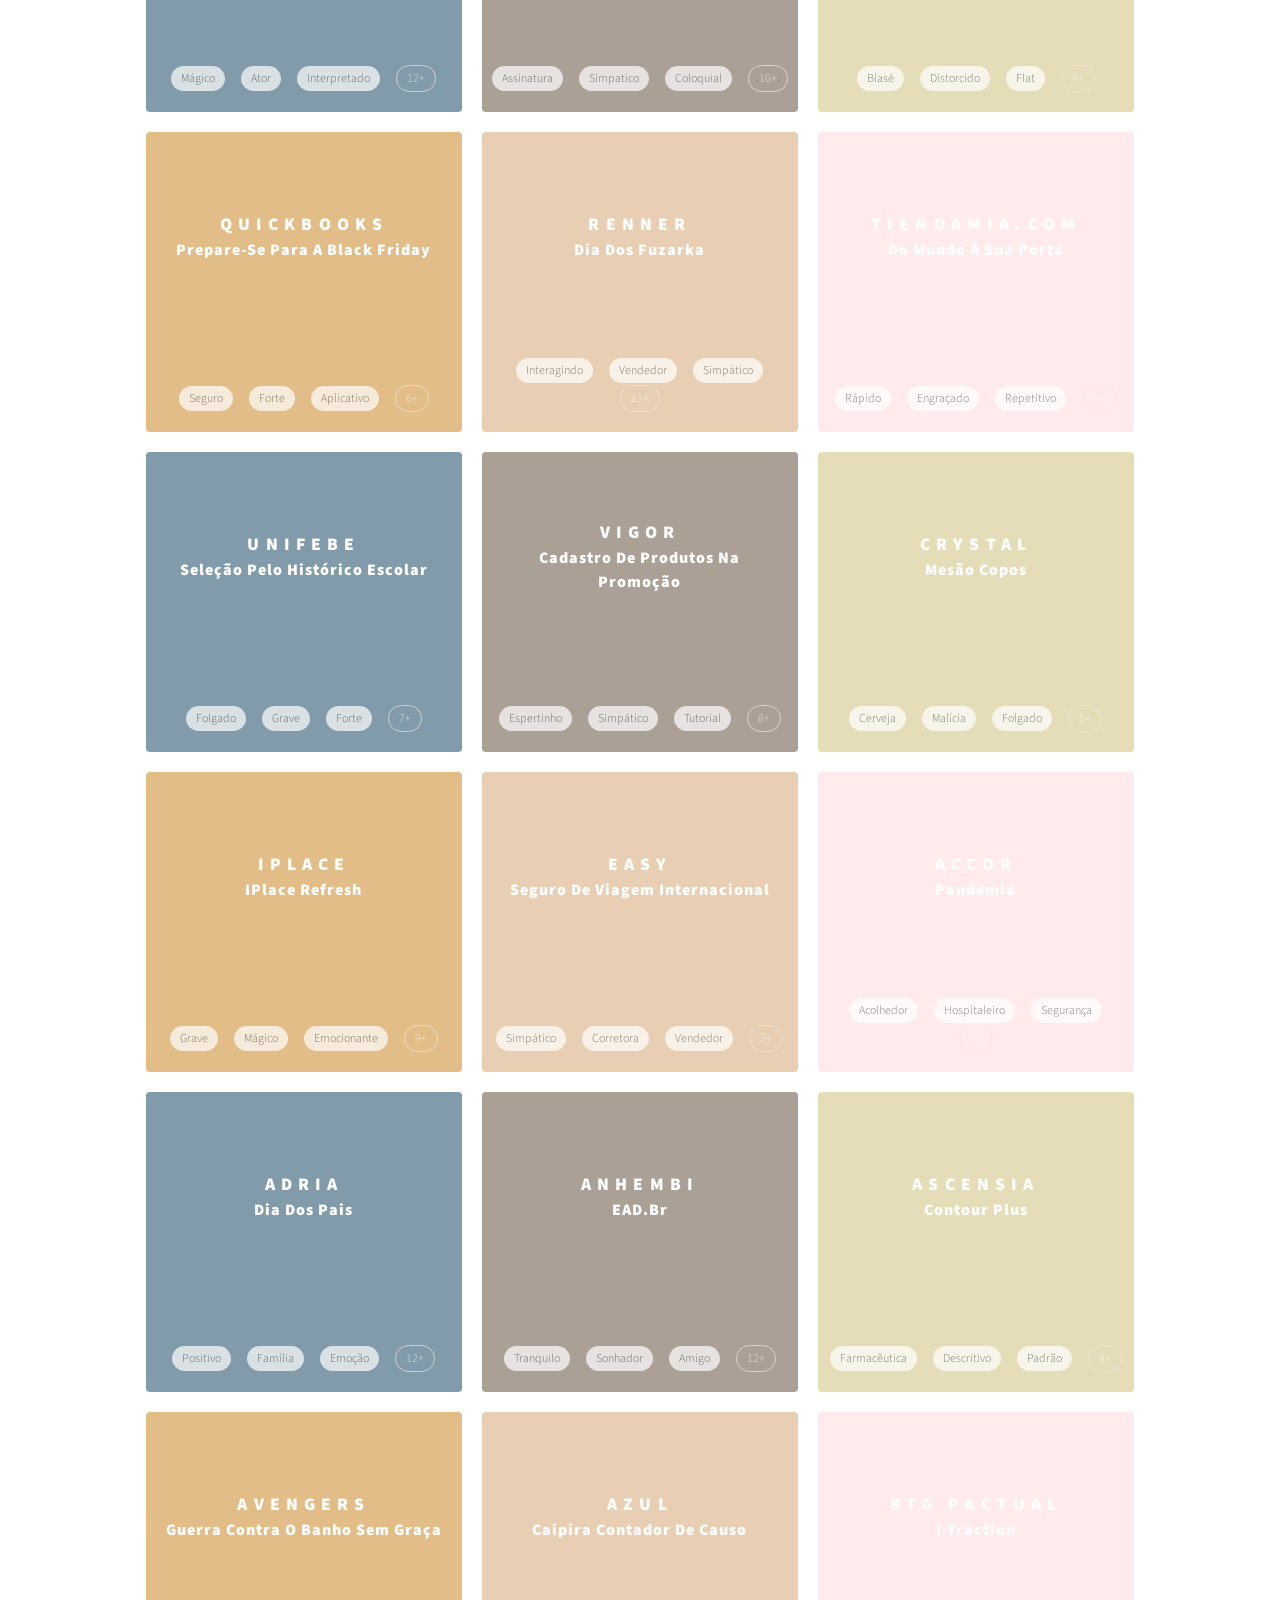
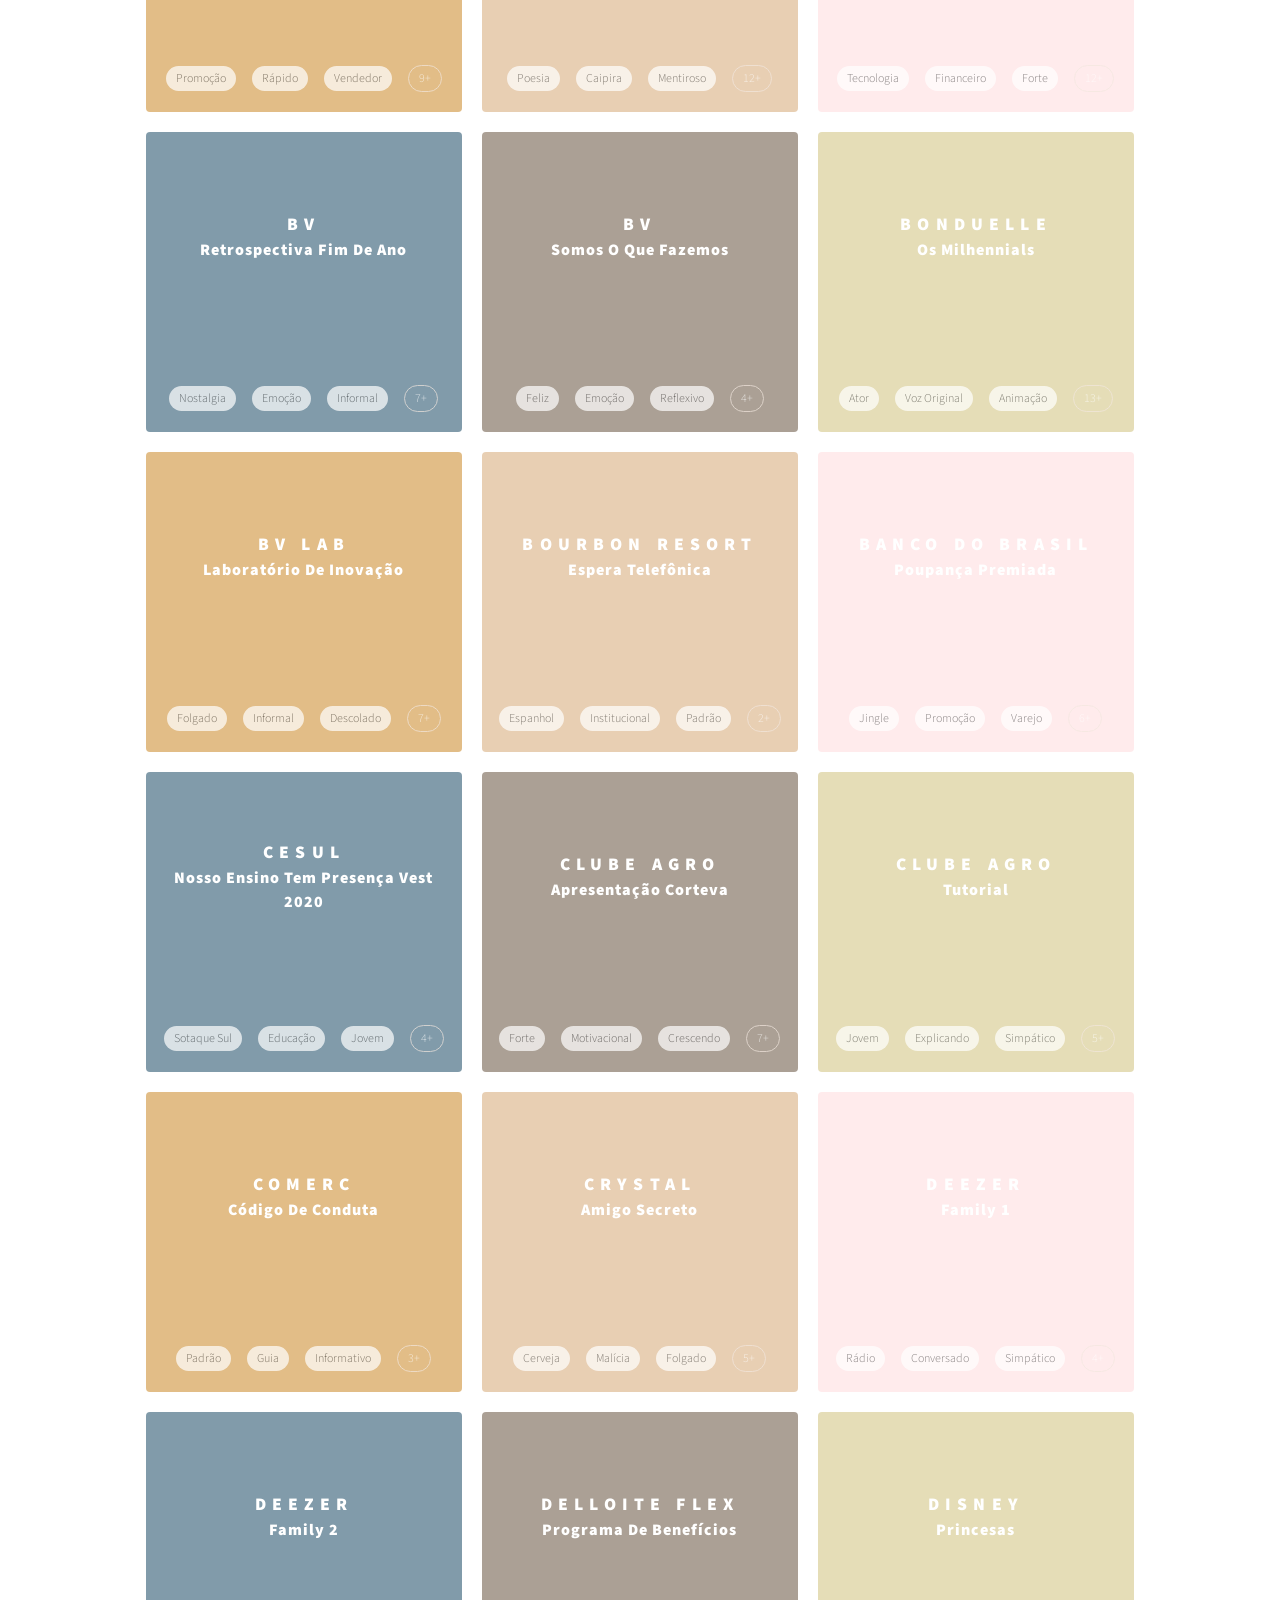
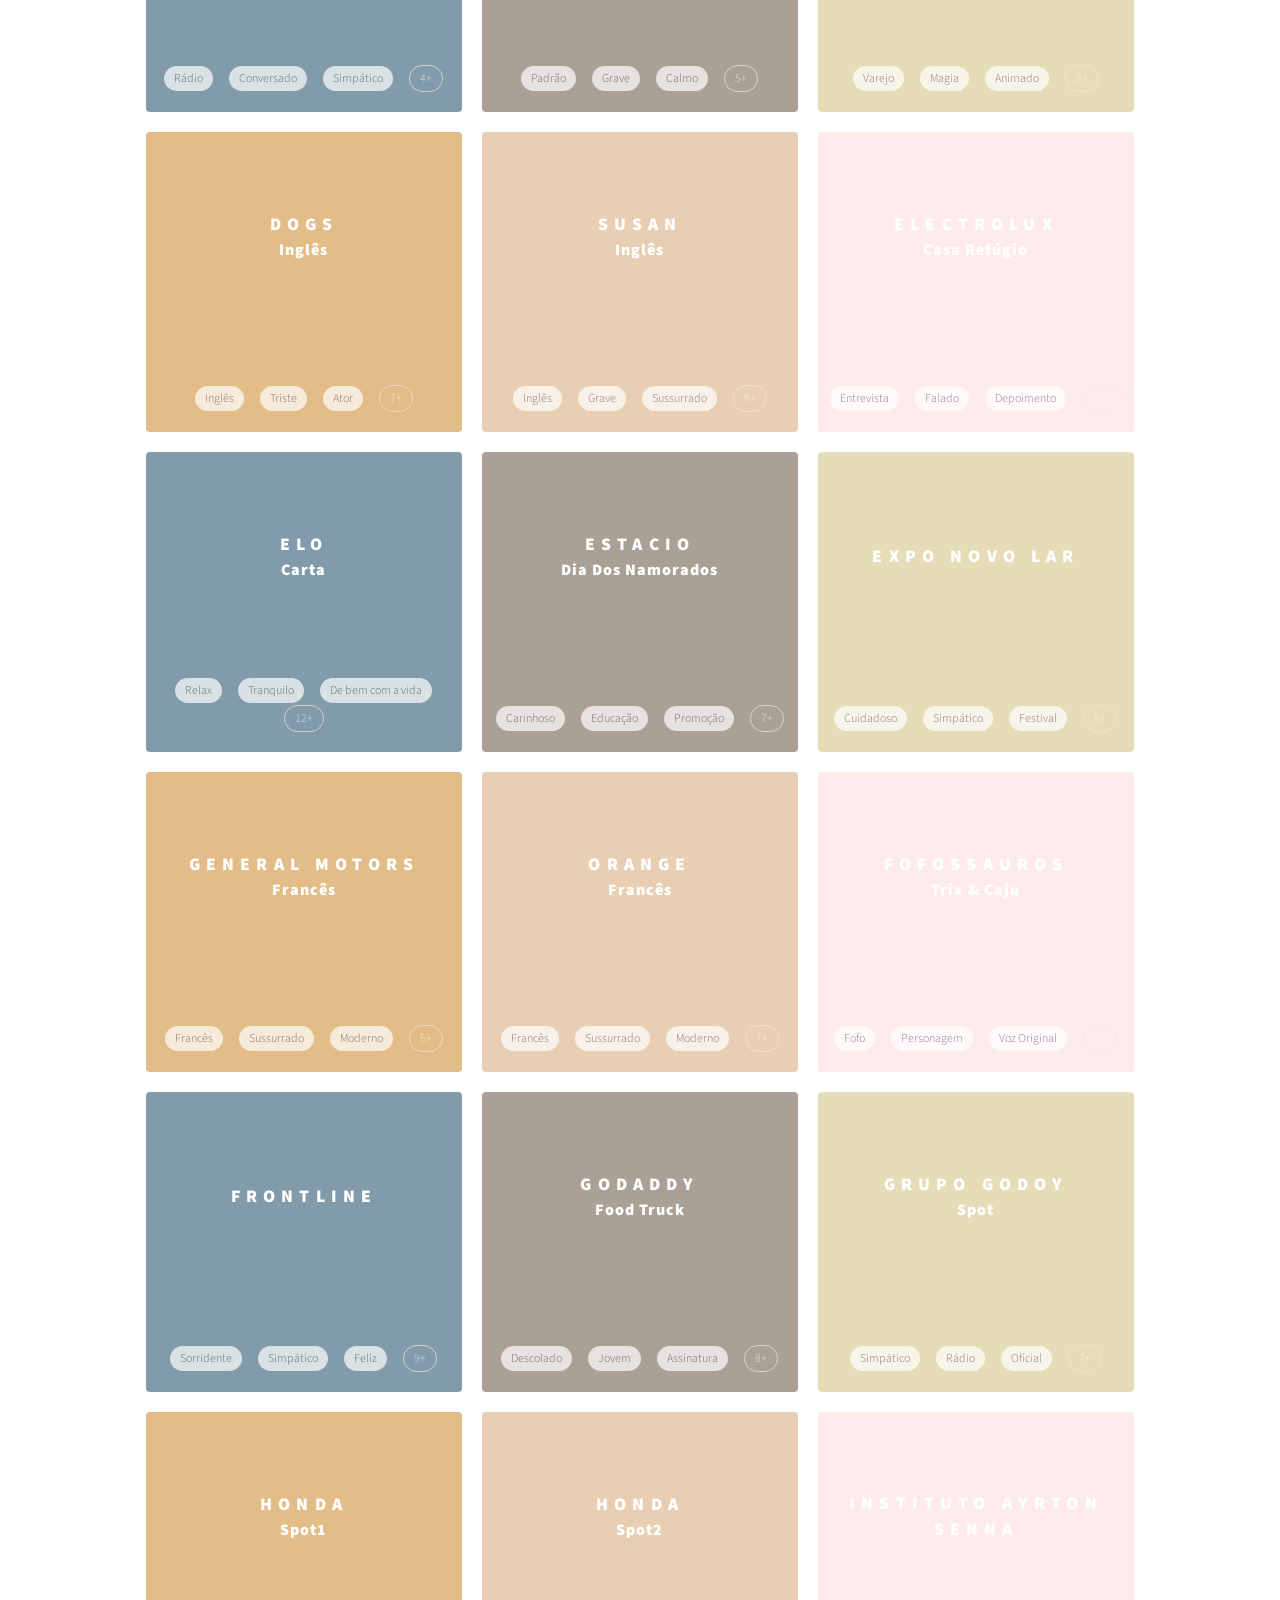
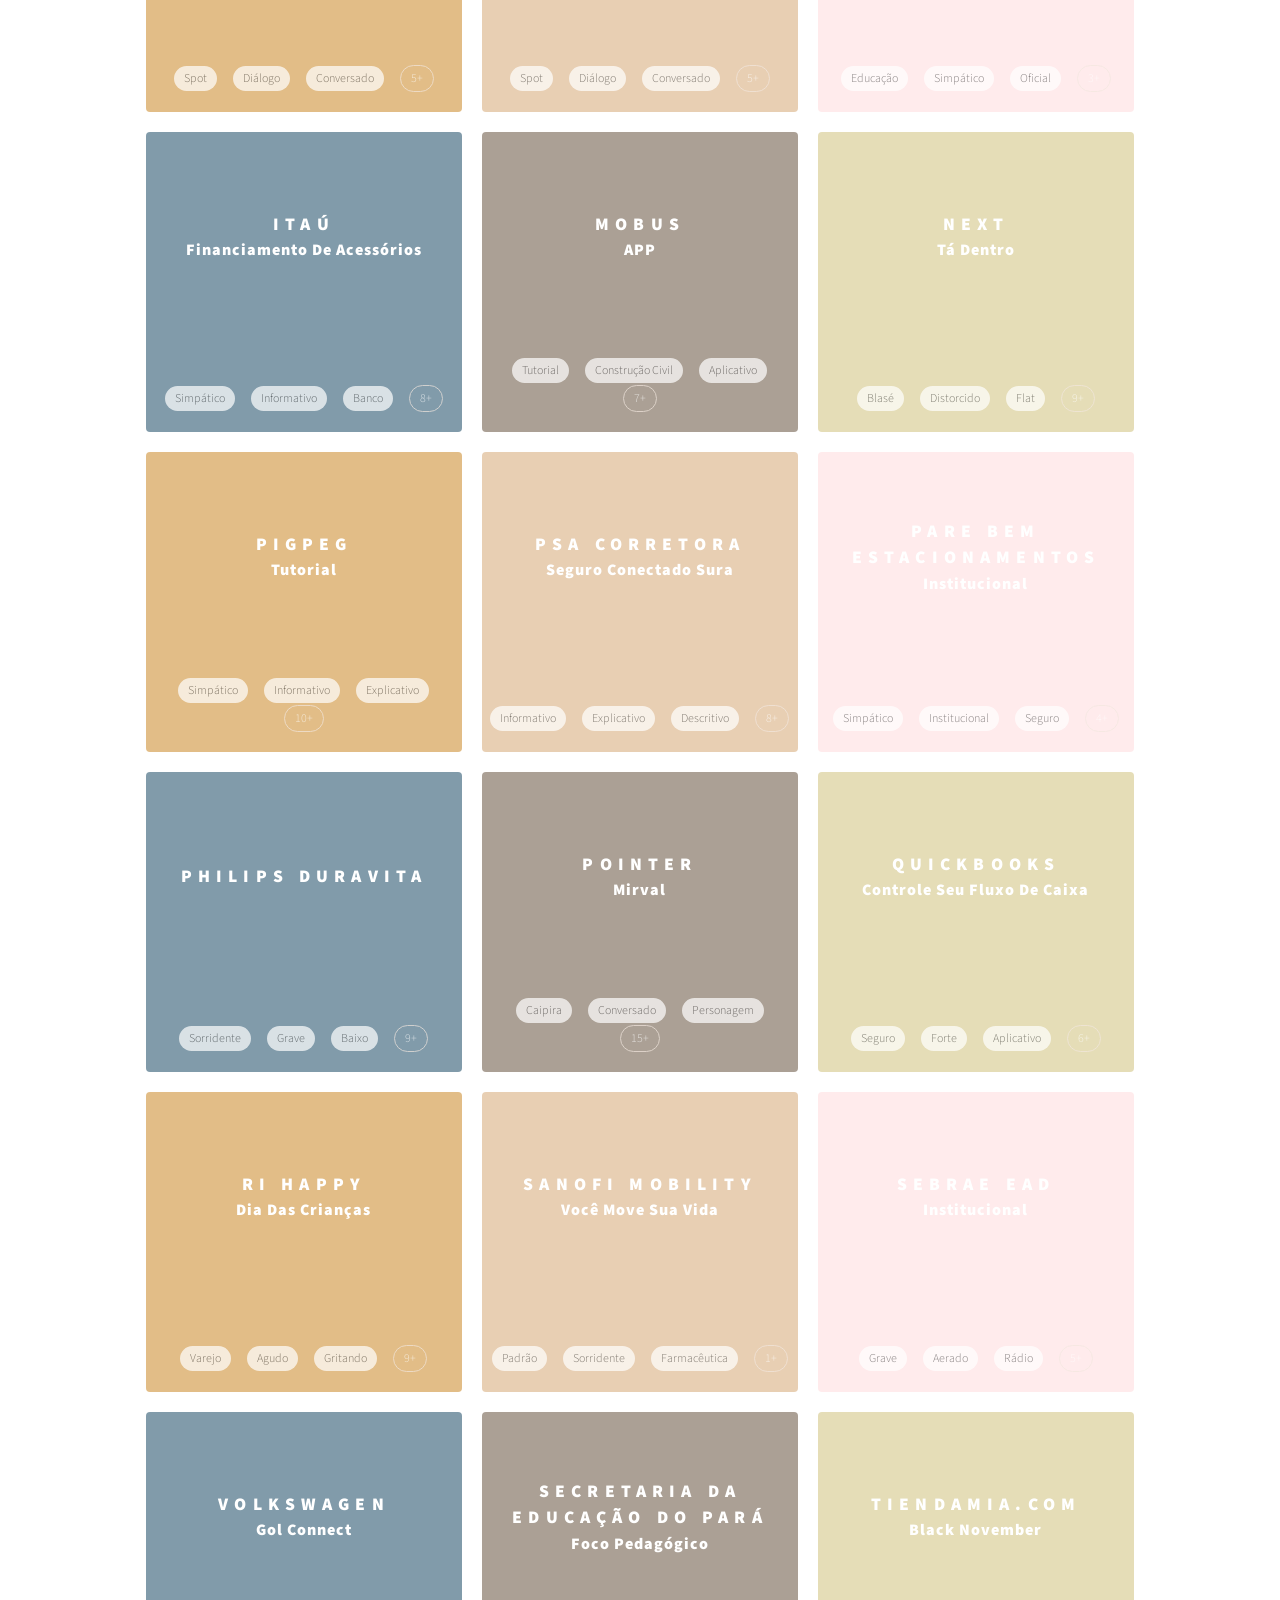
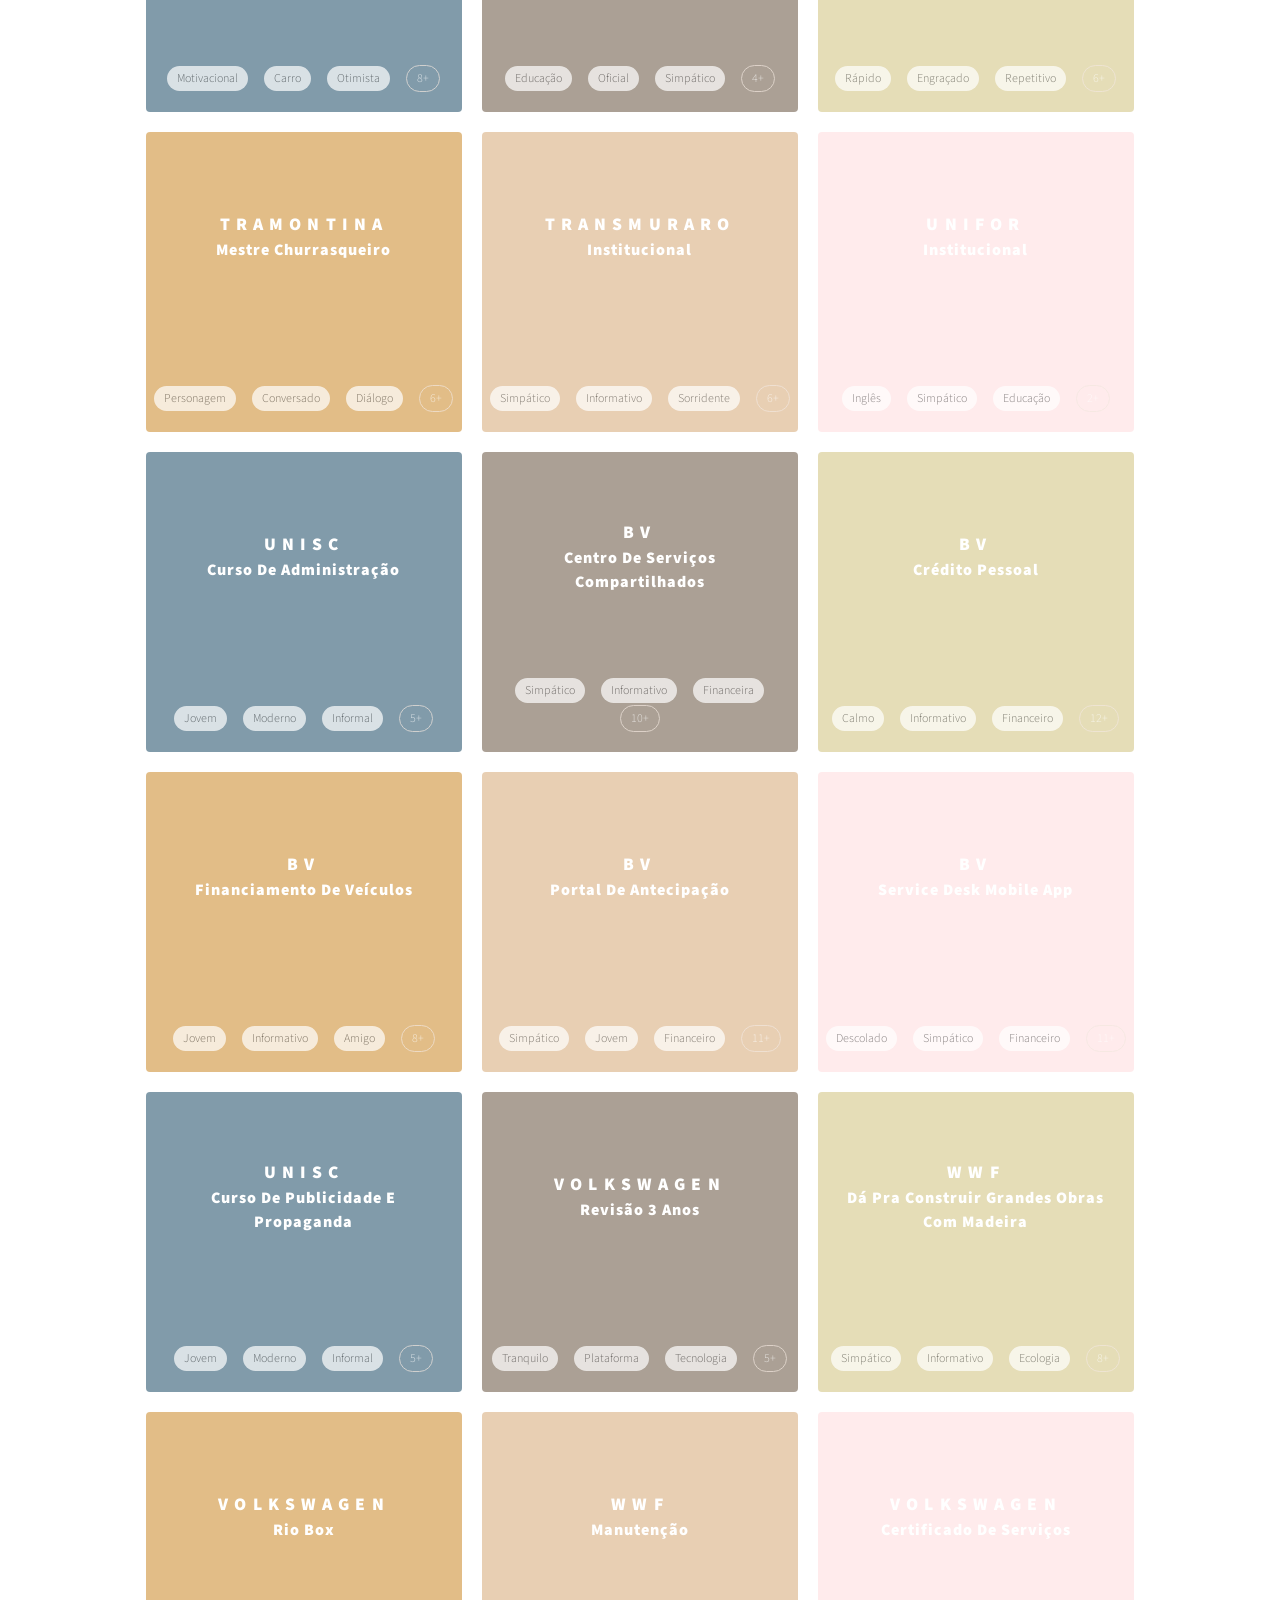
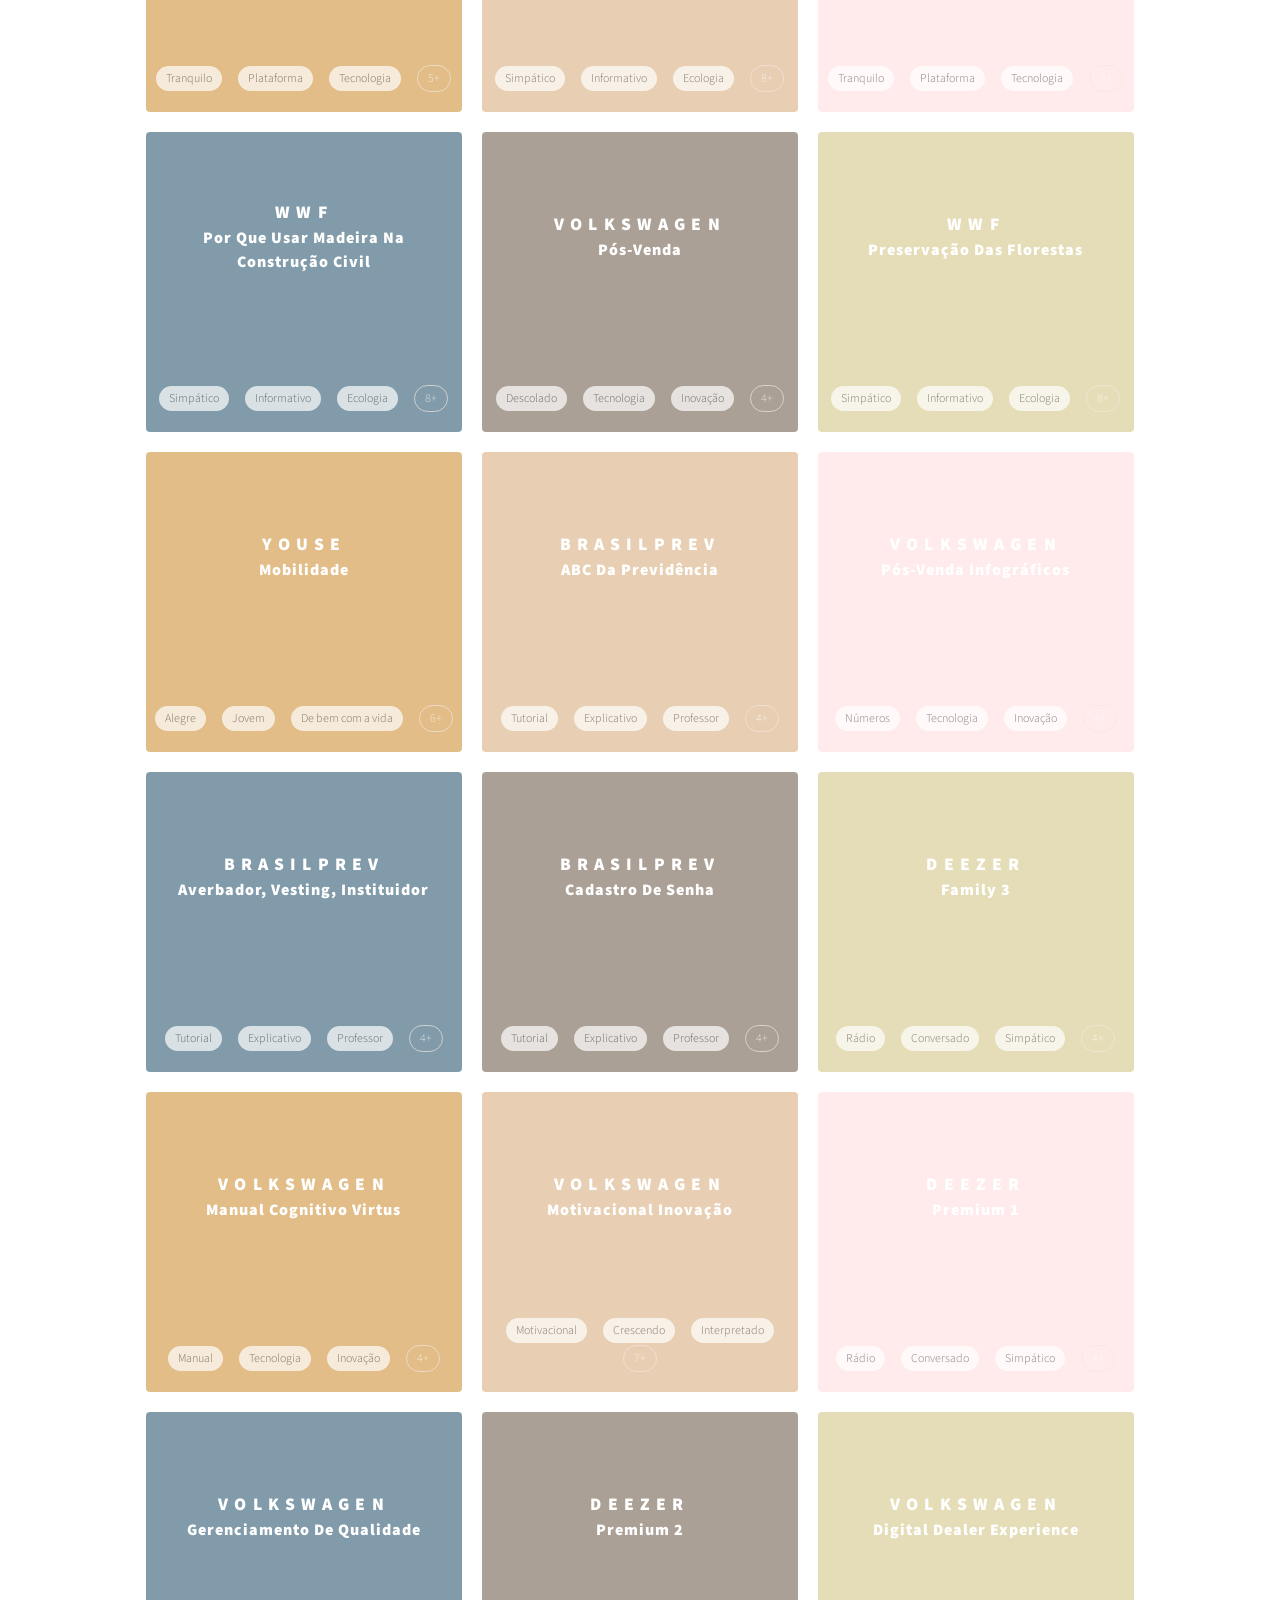
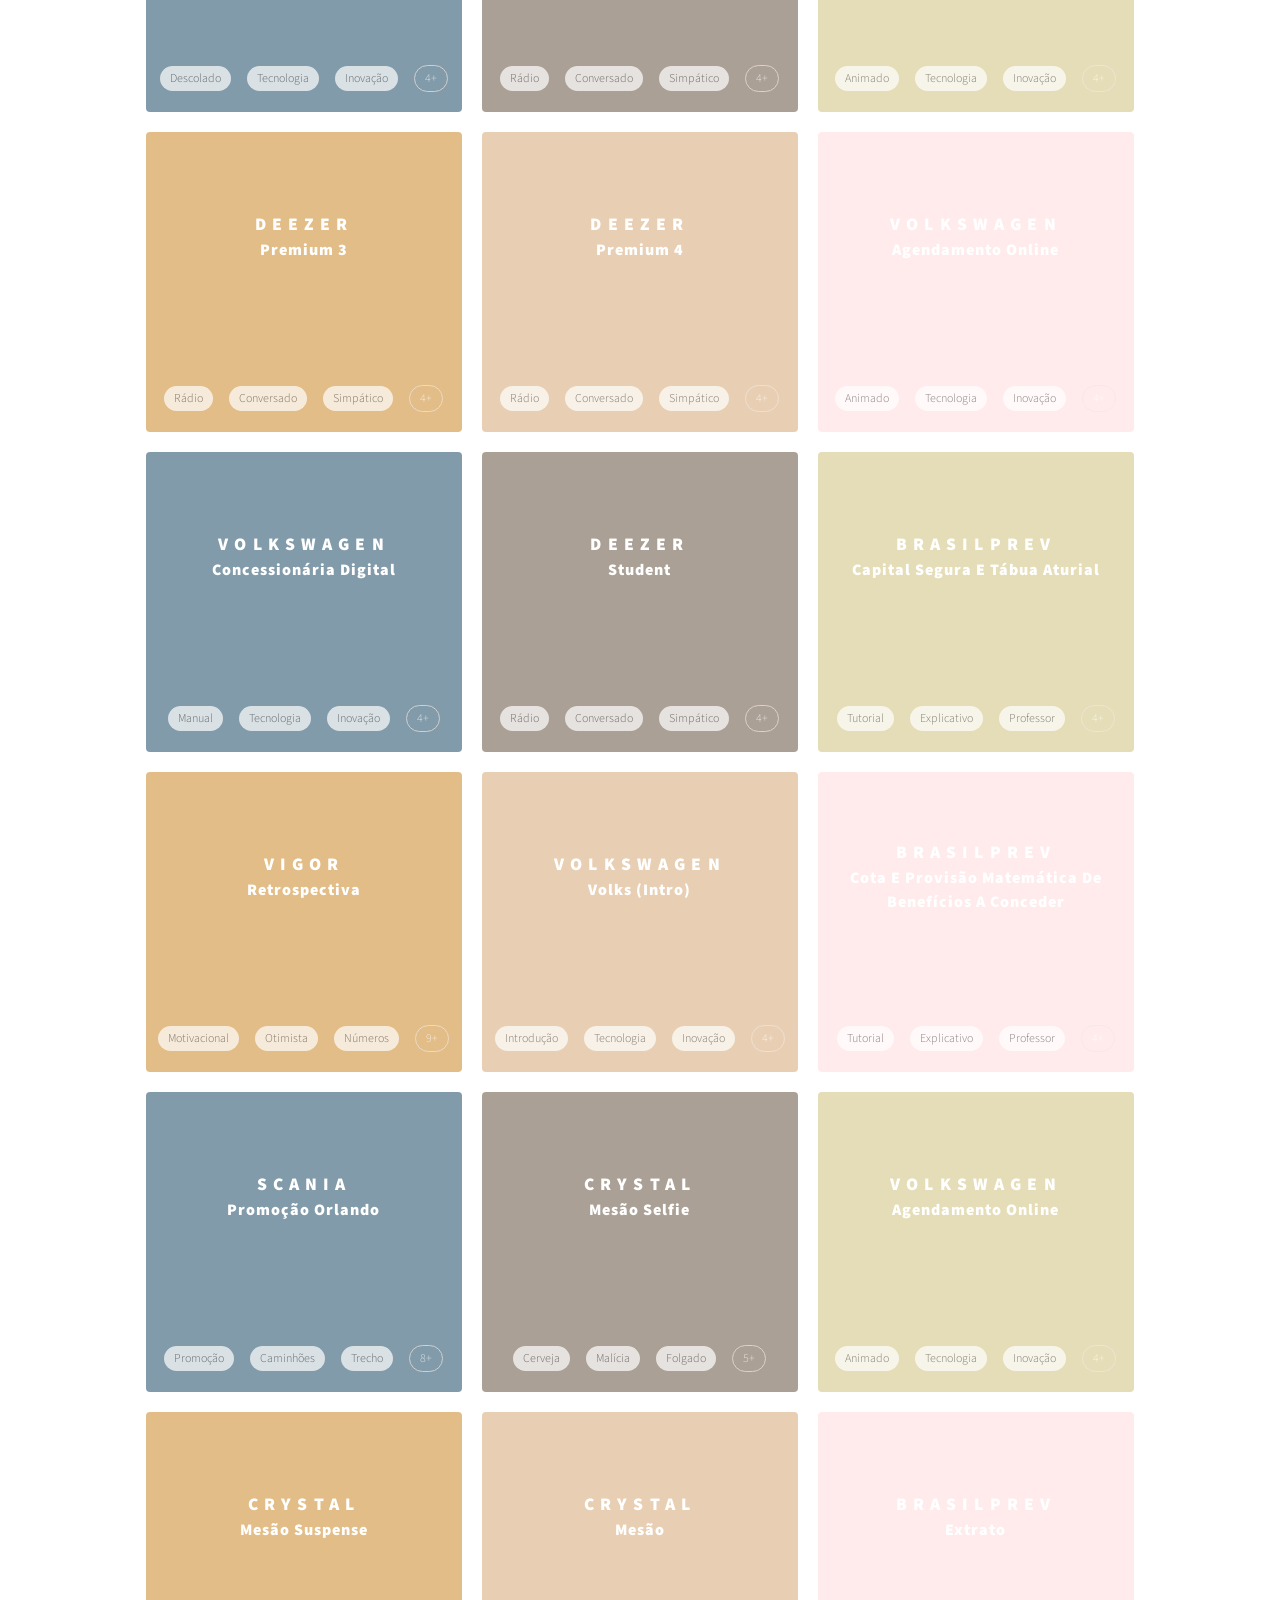
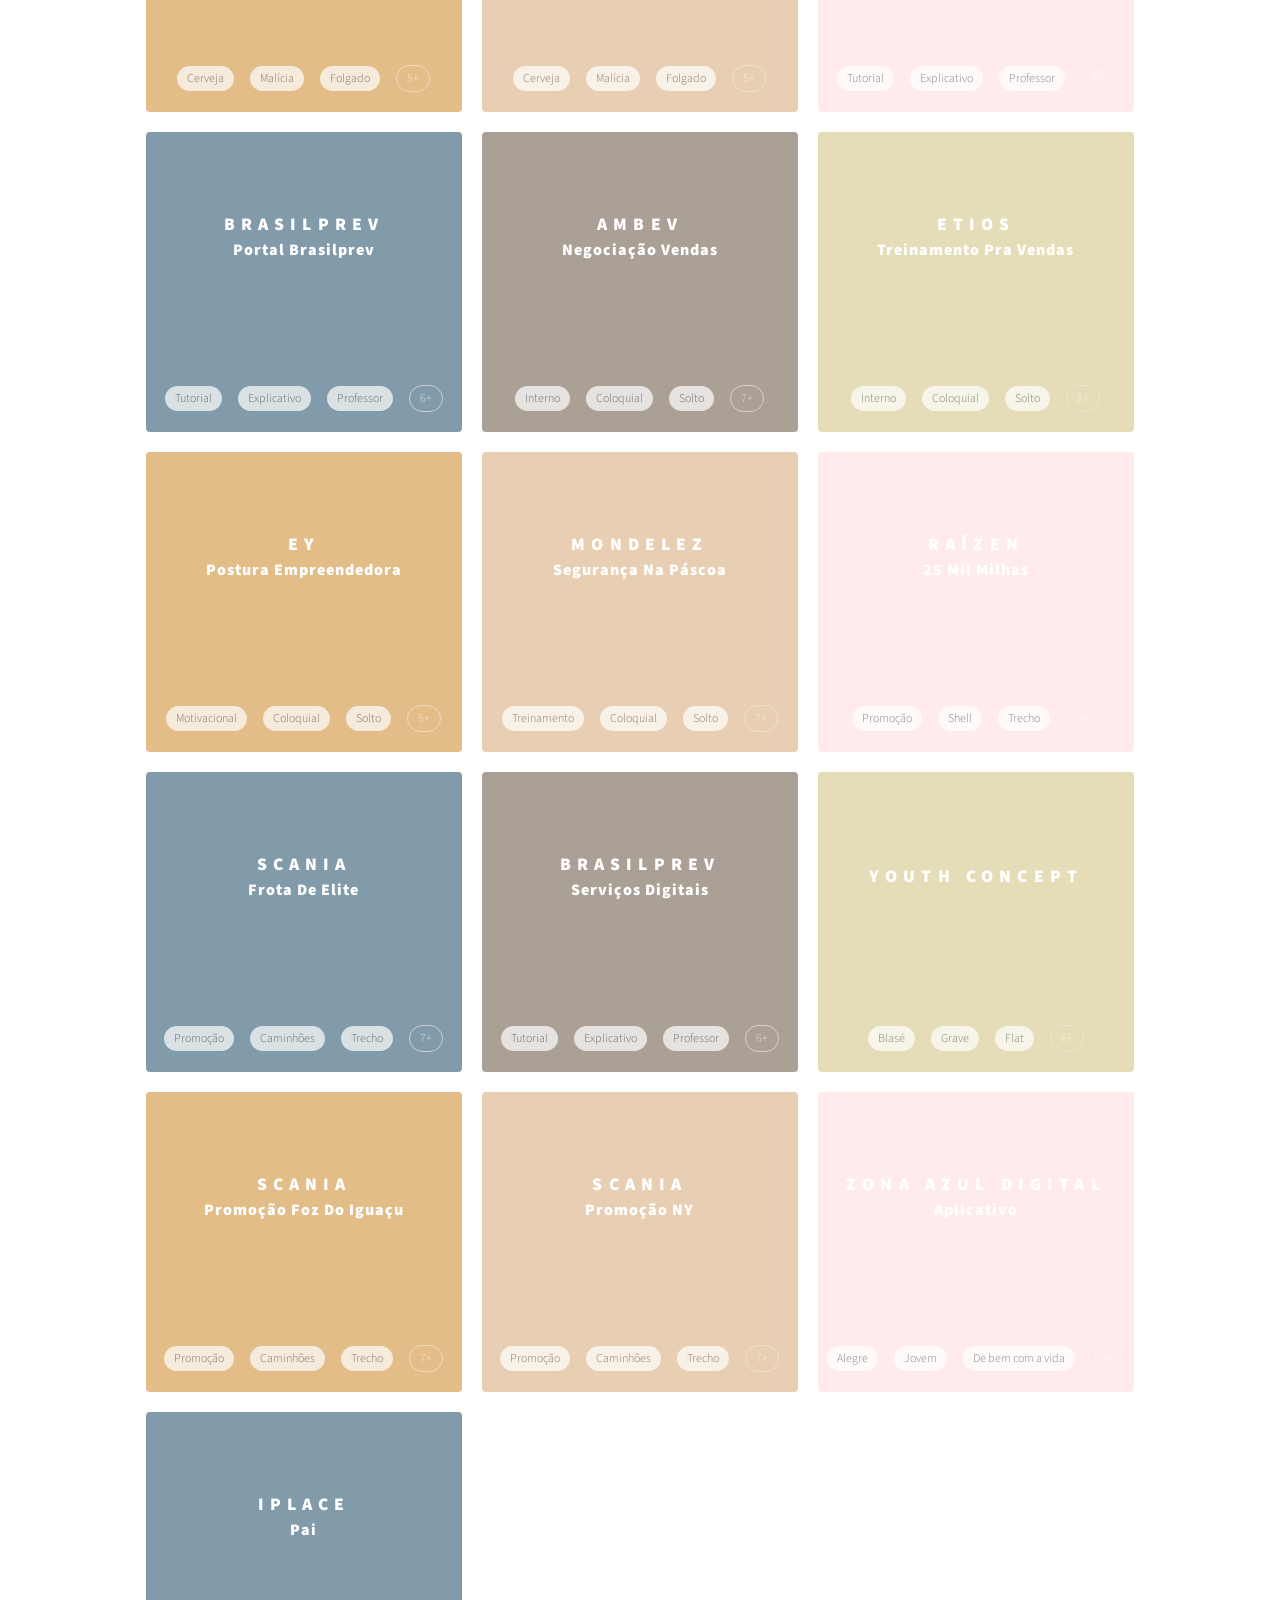
==== commit 5867547d: "Added home link to header__title" ====
--- a/index.html
+++ b/index.html
@@ -93,7 +93,7 @@
     <!-- Header -->
     <header id="header">
 
-        <h1>Gabriel Duarte</h1>
+        <h1 class="header__title"><a href="/">Gabriel Duarte</a></h1>
         <span class="title logo">- Portfólio de locução -</span><br>
         <a href="#sobre" class="title logo">- Sobre -</a>
         <section>
@@ -103,12 +103,24 @@
                        class="icon brands style2 fa-whatsapp"><span class="label">Whatsapp</span></a>
                 </li>
                 <li>
-                    <a href="tel:5511986686443"
-                       class="icon solid style2 fa-phone"><span class="label">Telefone</span></a>
+                    <a class="icons__popover icons__phone icon solid style2 fa-phone"
+                         href="tel:5511986686443"
+                         data-container="body"
+                         data-toggle="popover"
+                         data-placement="top"
+                         data-offset="0, 10"
+                         data-content="+55 11 98668-6443">
+                        <span class="label">Telefone</span>
+                    </a>
                 </li>
                 <li>
                     <a href="mailto:presto.gabriel@gmail.com"
-                       class="icon solid style2 fa-envelope"><span class="label">E-mail</span></a>
+                       class="icons__popover icon solid style2 fa-envelope"
+                       data-container="body"
+                       data-toggle="popover"
+                       data-placement="top"
+                       data-offset="0, 10"
+                       data-content="presto.gabriel@gmail.com"><span class="label">E-mail</span></a>
                 </li>
                 <li>
                     <a href="https://www.facebook.com/gabrielduarte2007"
@@ -121,12 +133,12 @@
                        class="icon brands style2 fa-instagram"><span class="label">Instagram</span></a>
                 </li>
                 <li>
-                    <a href="https://soundcloud.com/gabrielduarte"
+                    <a href="https://soundcloud.com/gabrielduarte/sets/selecao-de-trabalhos"
                        target="_blank"
                        class="icon brands style2 fa-soundcloud"><span class="label">Soundcloud</span></a>
                 </li>
                 <li>
-                    <a href="https://www.youtube.com/channel/UCbrKBu8AyztZCIW0u7R_42A"
+                    <a href="https://www.youtube.com/user/zeroaeskerda/playlists"
                        target="_blank"
                        class="icon brands style2 fa-youtube"><span class="label">YouTube</span></a>
                 </li>
--- a/assets/css/chips.css
+++ b/assets/css/chips.css
@@ -211,7 +211,6 @@
 
 .project-search .search-icon {
     pointer-events: none;
-    border: 0px;
     border: 0 !important;
 }
 
@@ -221,12 +220,12 @@
 }
 
 .project-search .chips.chips-autocomplete .input {
-    width: 375px !important;
+    width: 490px !important;
 }
 
 @media screen and (max-width: 620px) {
     .project-search .chips.chips-autocomplete .input {
-        max-width: 160px;
+        max-width: 210px;
     }
 }
 
--- a/assets/css/main.css
+++ b/assets/css/main.css
@@ -174,16 +174,20 @@
 @media screen and (max-width: 600px) {
     .tag {
         width: 80%;
-    }
-}
-
-.tag:hover {
-    background: #065fd4;
-    color: white !important;
-    -moz-transform: scale(1.2);
-    -webkit-transform: scale(1.2);
-    -ms-transform: scale(1.2);
-    transform: scale(1.2);
+        margin-top: 6px;
+        margin-bottom: 6px;
+    }
+}
+
+@media screen and (min-width: 600px) {
+    .tag:hover {
+        background: #065fd4;
+        color: white !important;
+        -moz-transform: scale(1.2);
+        -webkit-transform: scale(1.2);
+        -ms-transform: scale(1.2);
+        transform: scale(1.2);
+    }
 }
 
 /* Basic */
@@ -2942,8 +2946,13 @@
     padding: 2em 0 0.1em 0;
 }
 
+#header .header__title a {
+    text-decoration: none;
+    border: 0;
+}
+
 #header .logo {
-    display: block;
+    display: inline-block;
     border-bottom: 0;
     color: inherit;
     font-weight: 900;
@@ -2951,7 +2960,6 @@
     margin: 0 0 2.5em 0;
     text-decoration: none;
     text-transform: uppercase;
-    display: inline-block;
     font-size: 12px
 }
 
--- a/assets/css/style.css
+++ b/assets/css/style.css
@@ -157,5 +157,5 @@
 
 .project .project__title,
 .project .project__subtitle {
-    margin-top: -40px;
+    margin-top: -90px;
 }
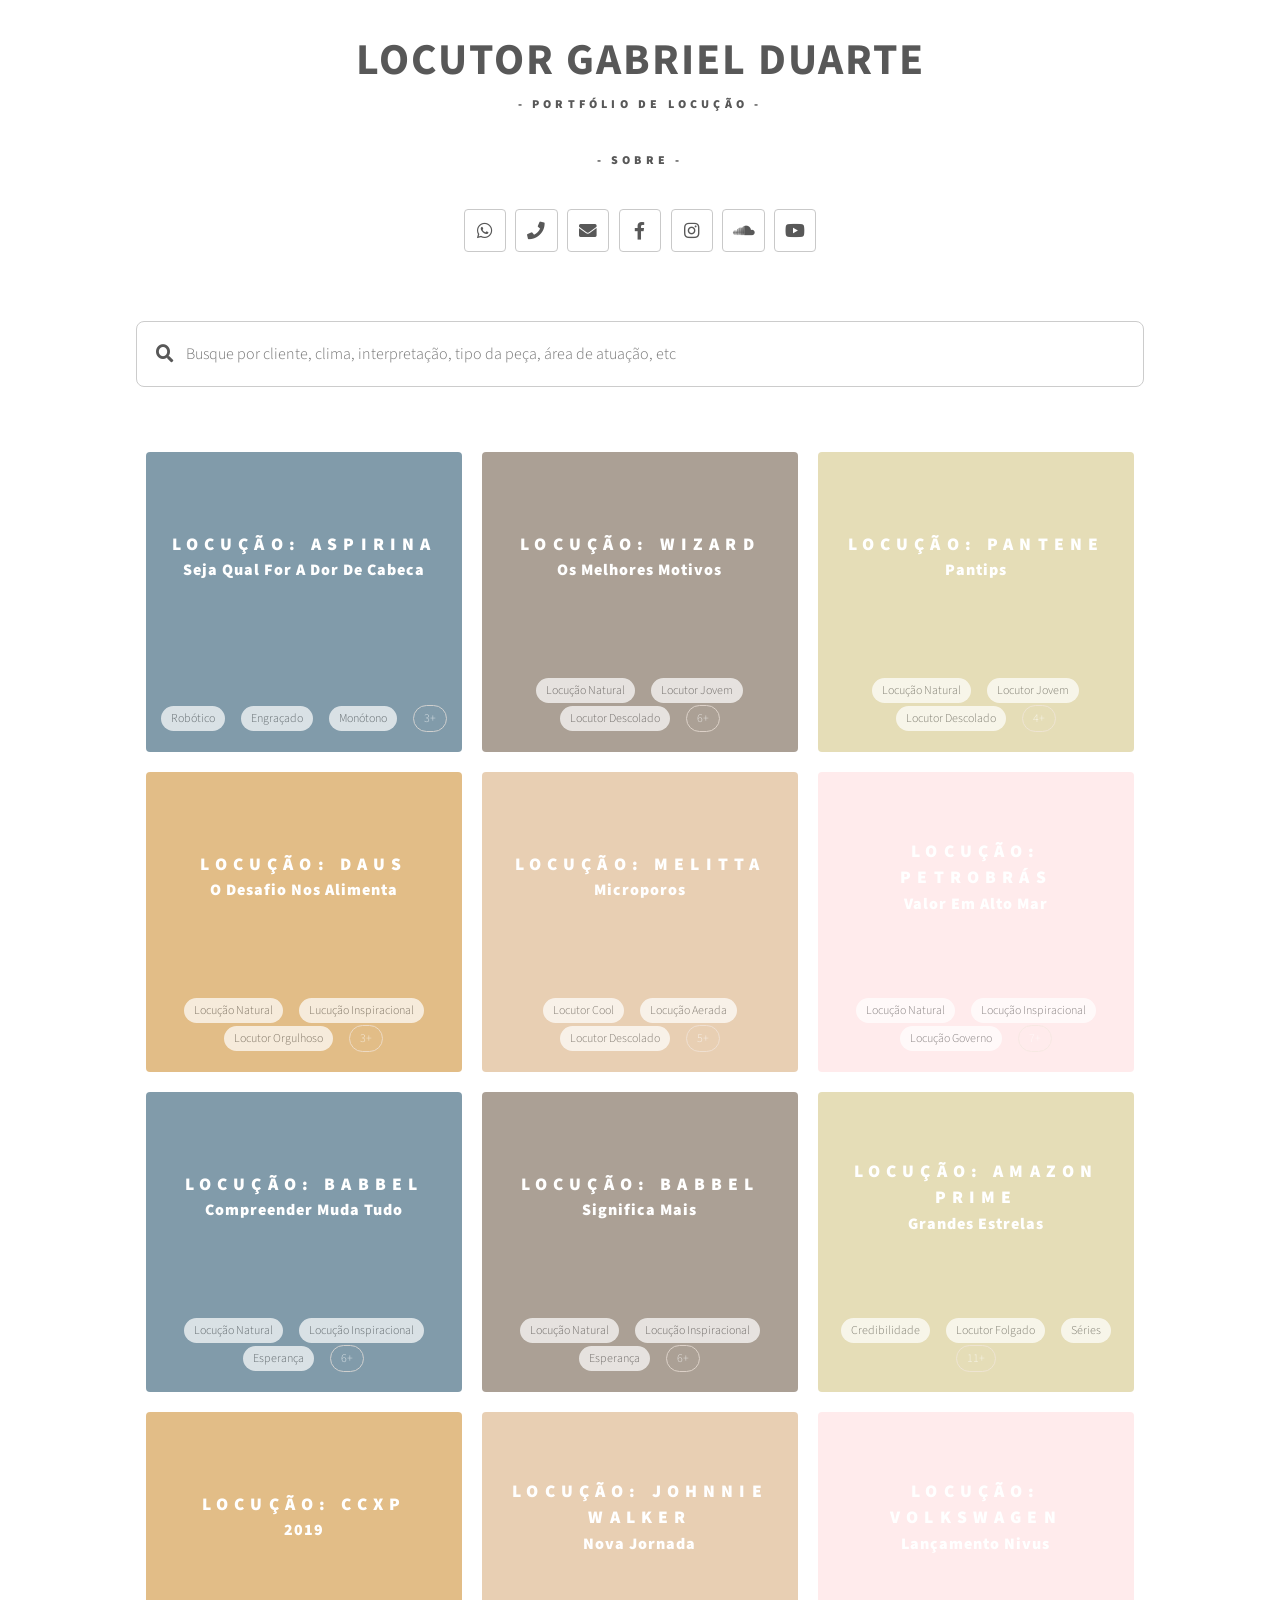
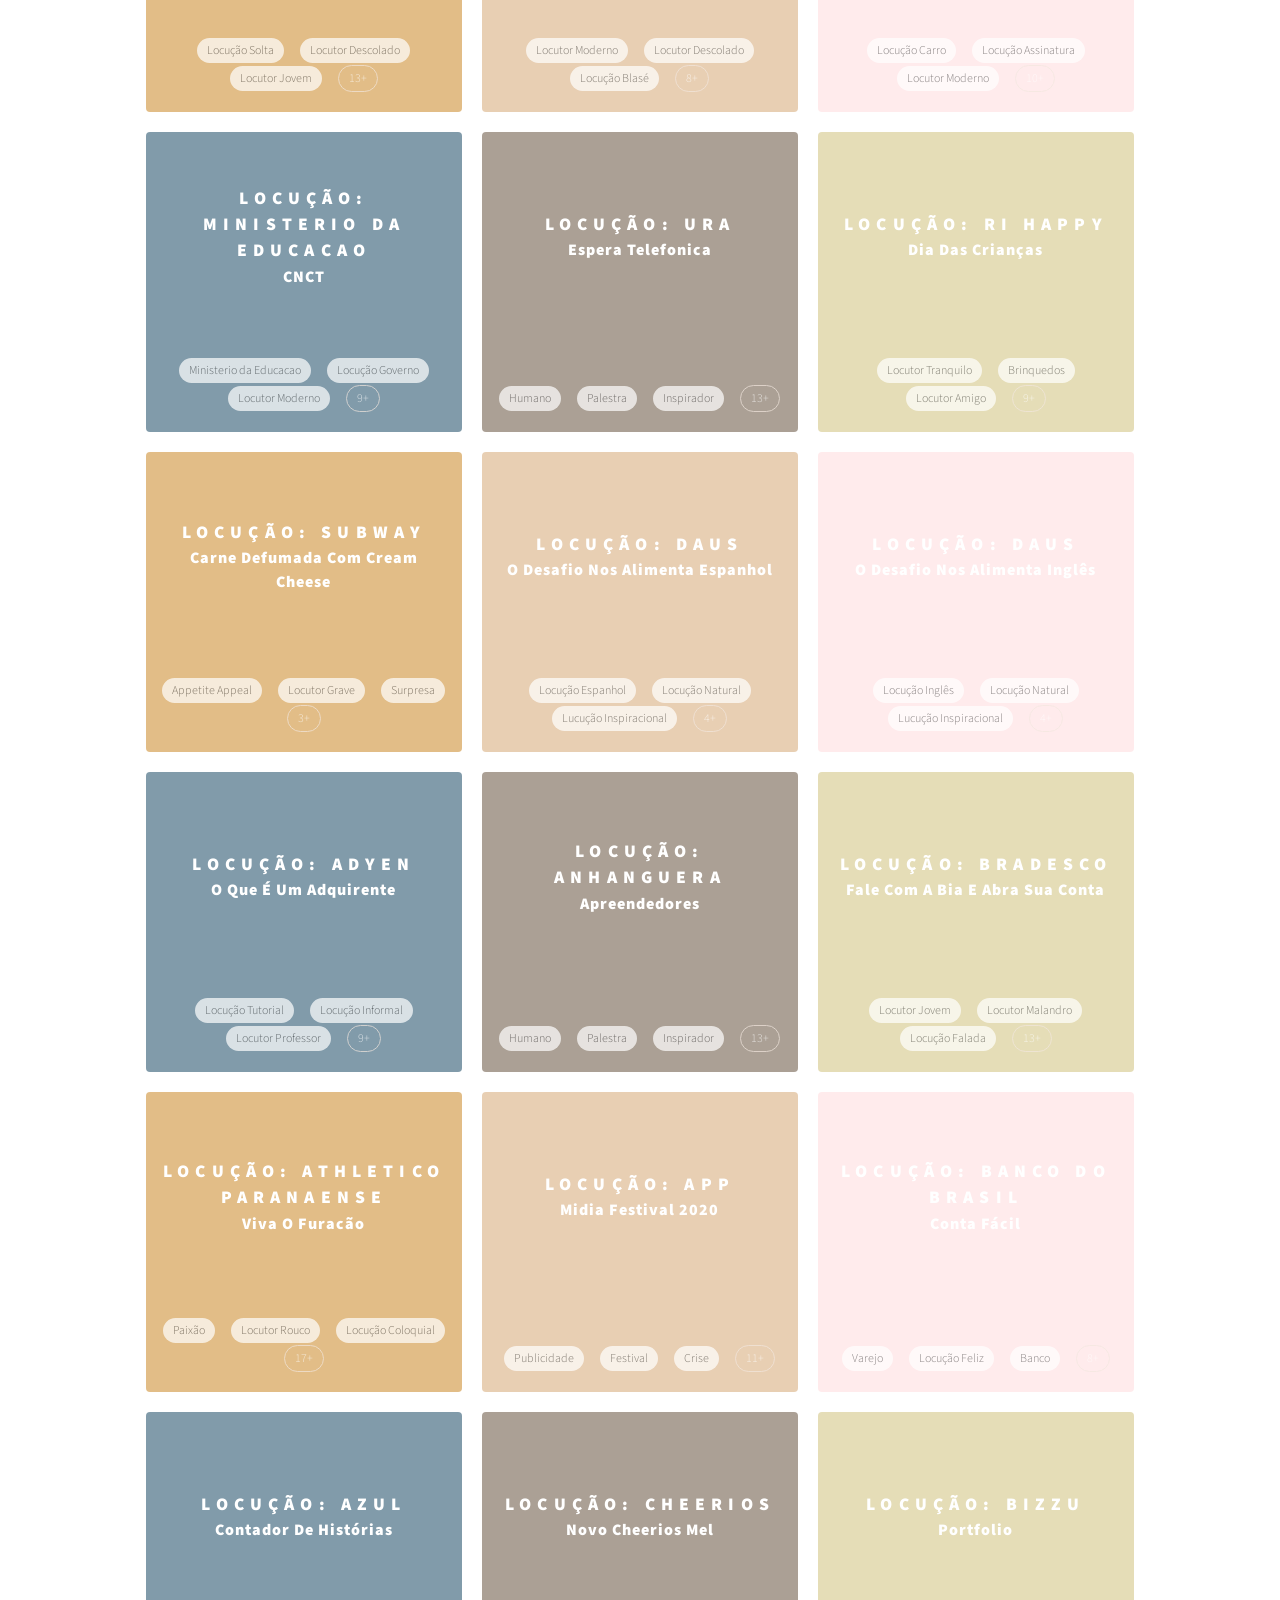
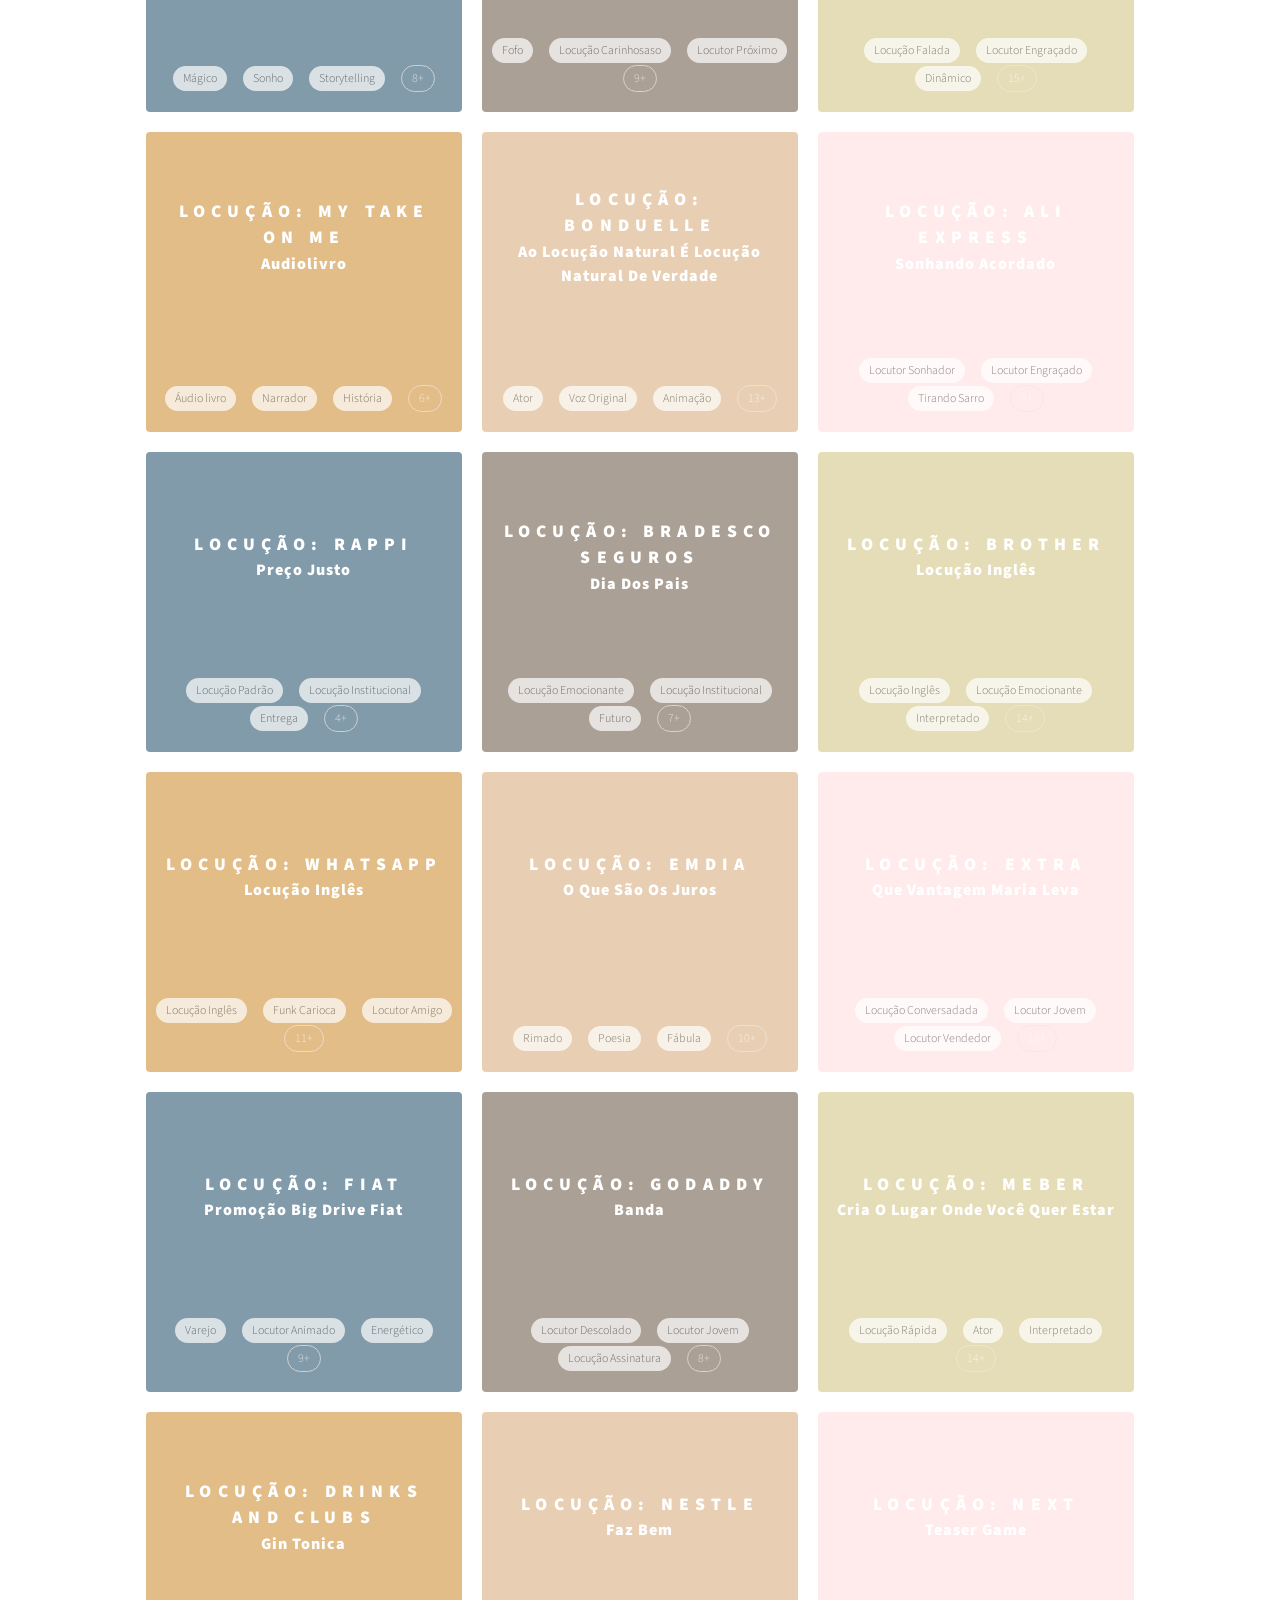
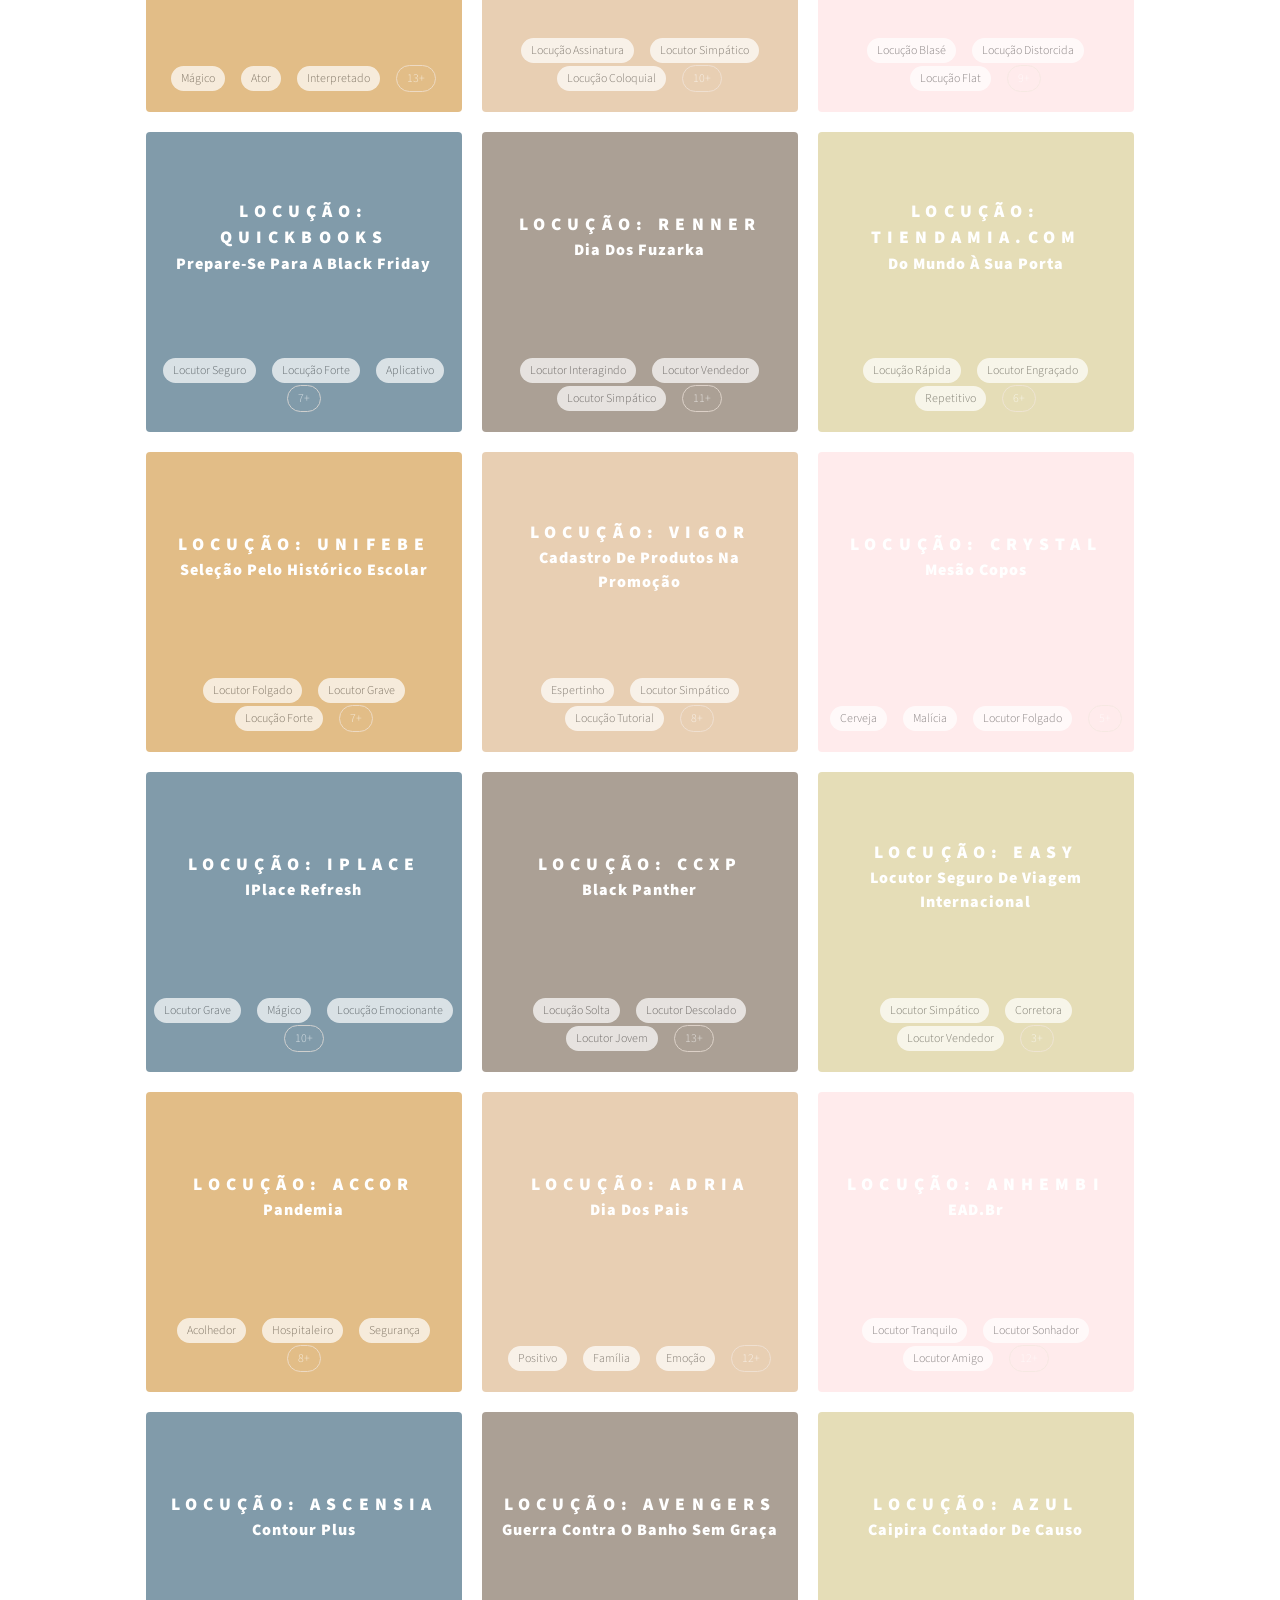
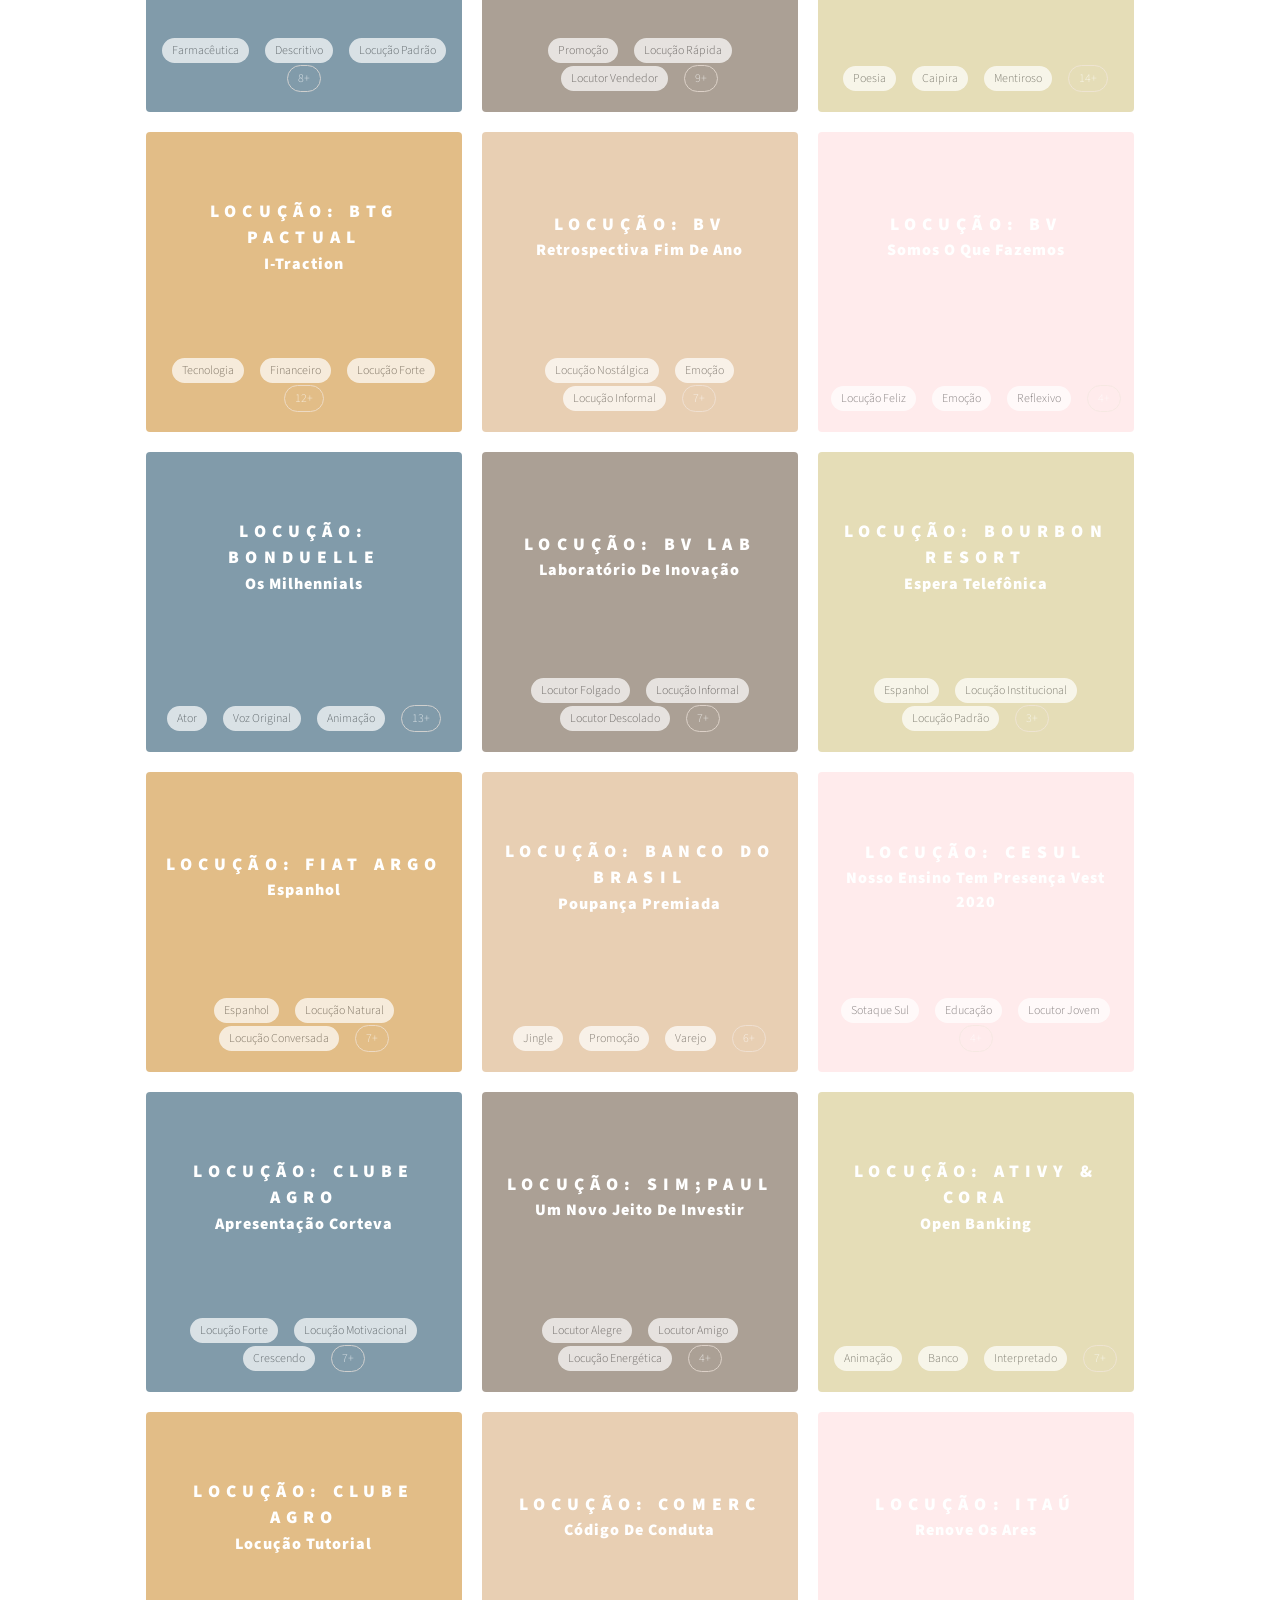
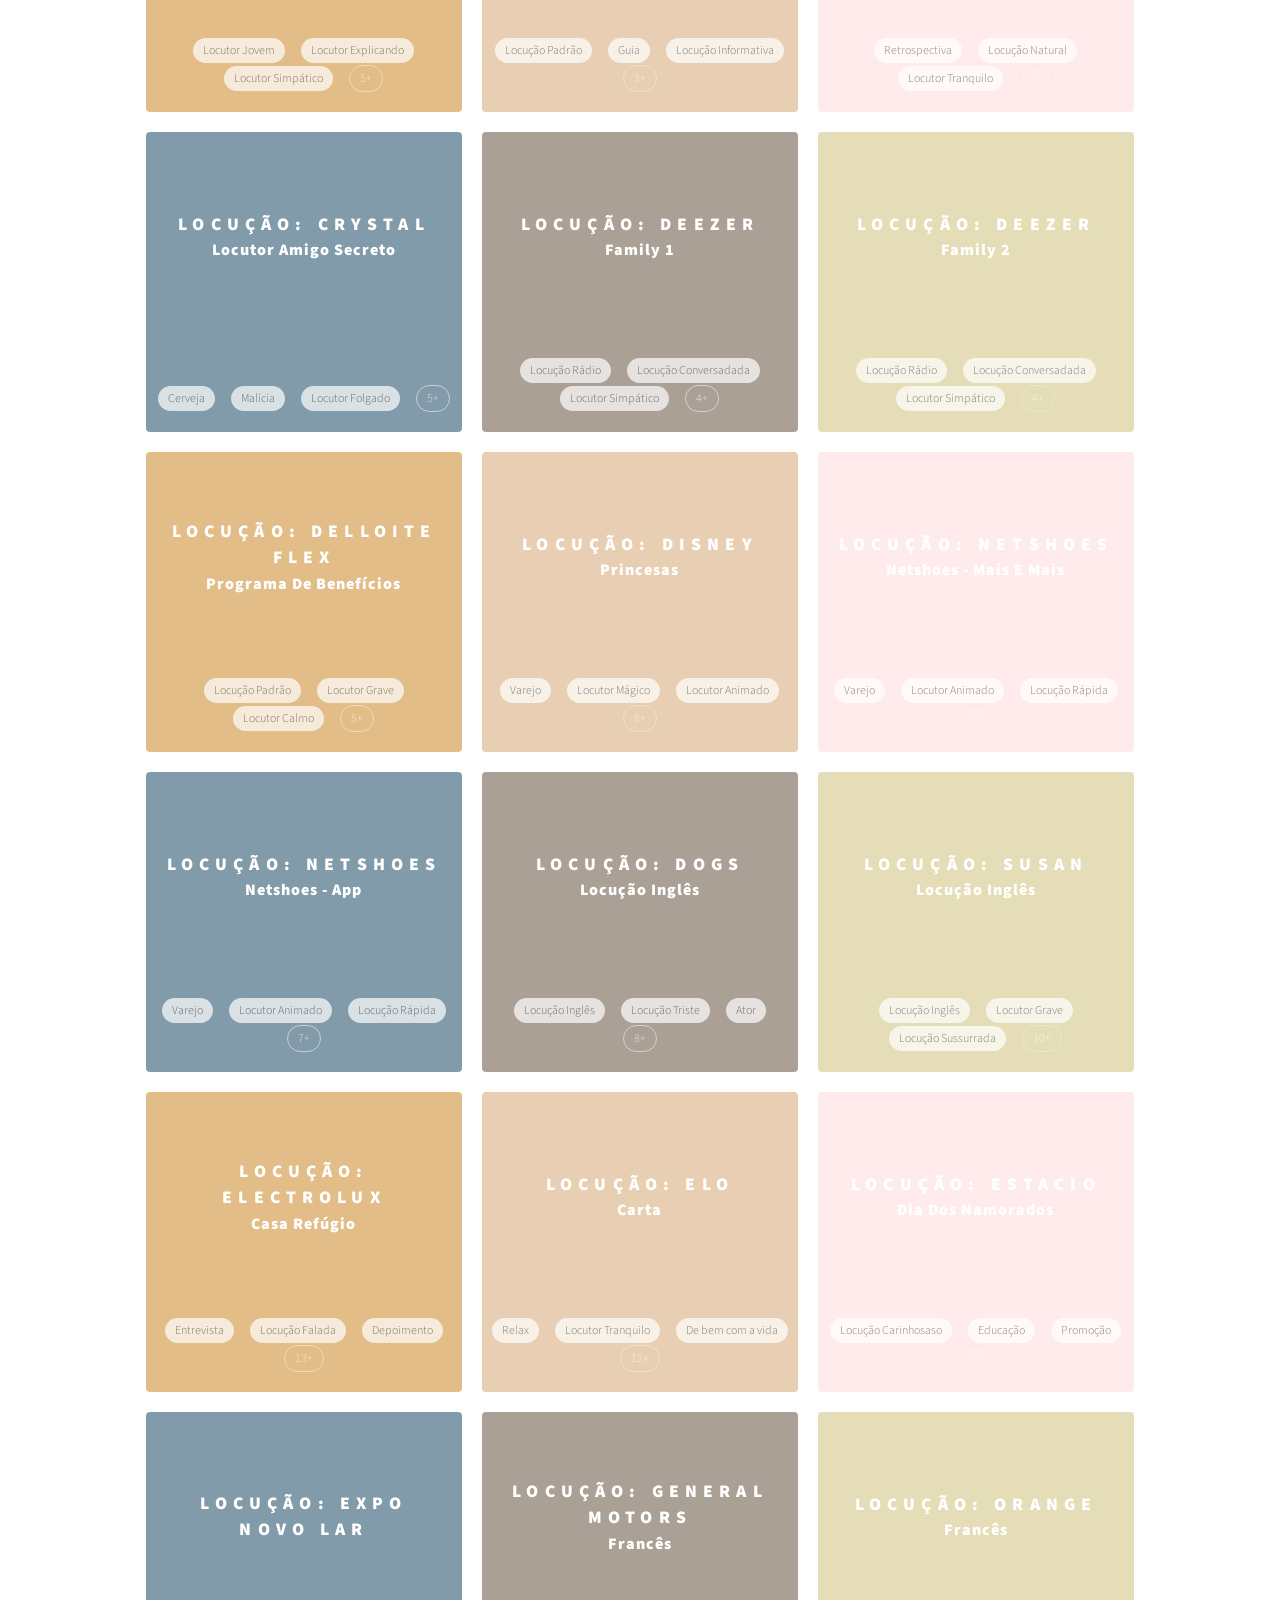
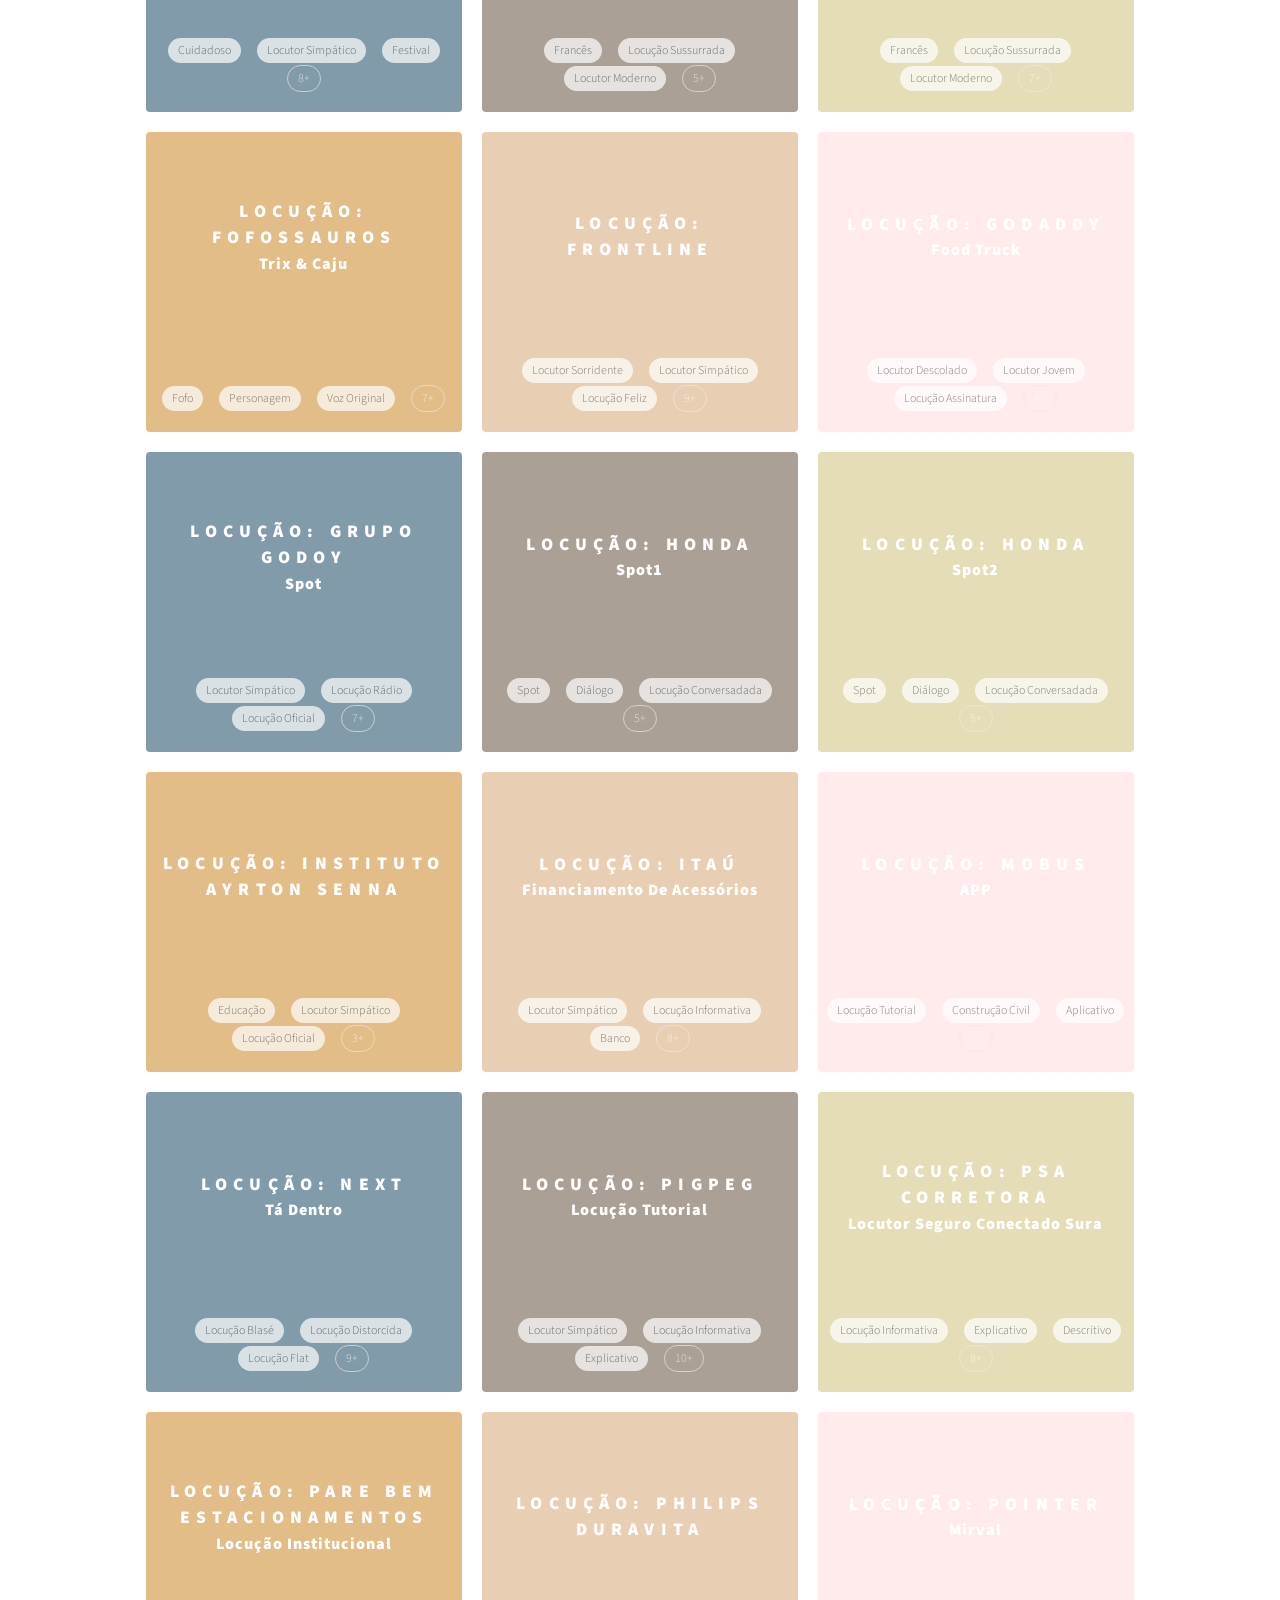
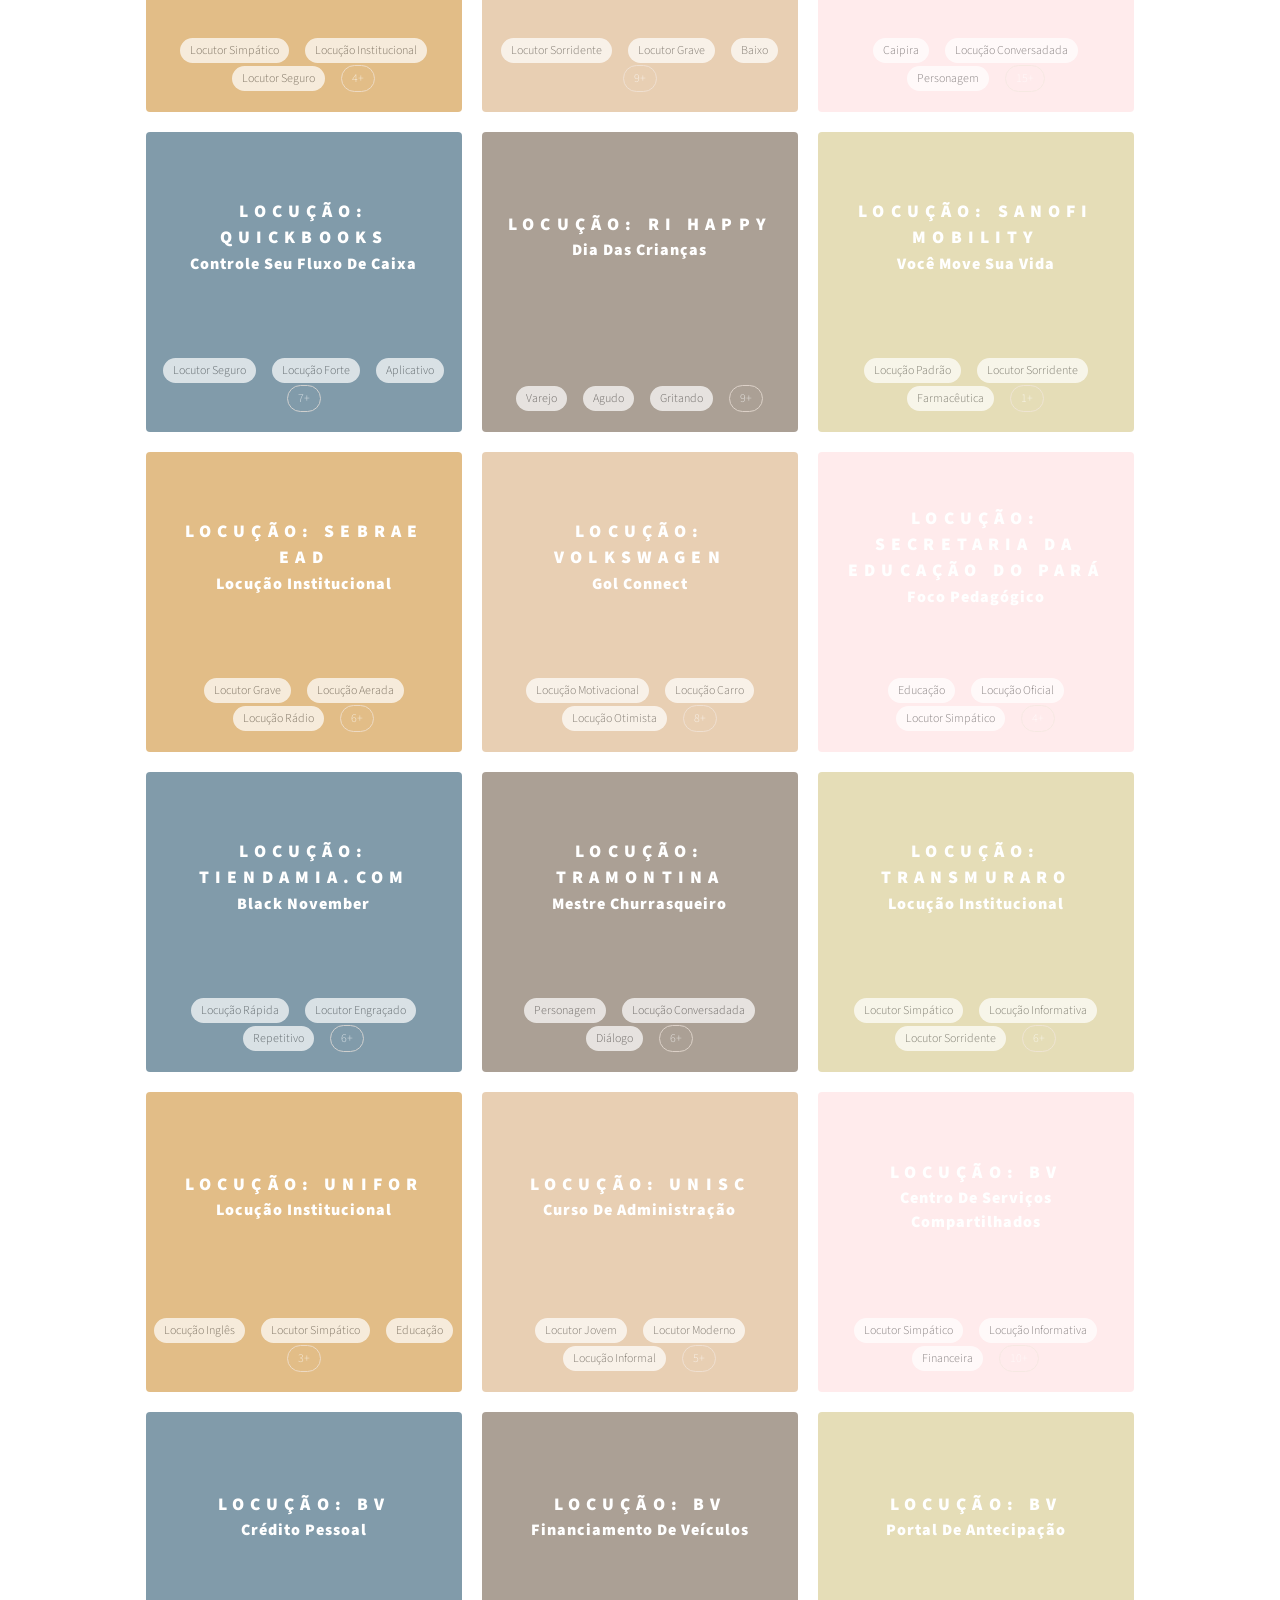
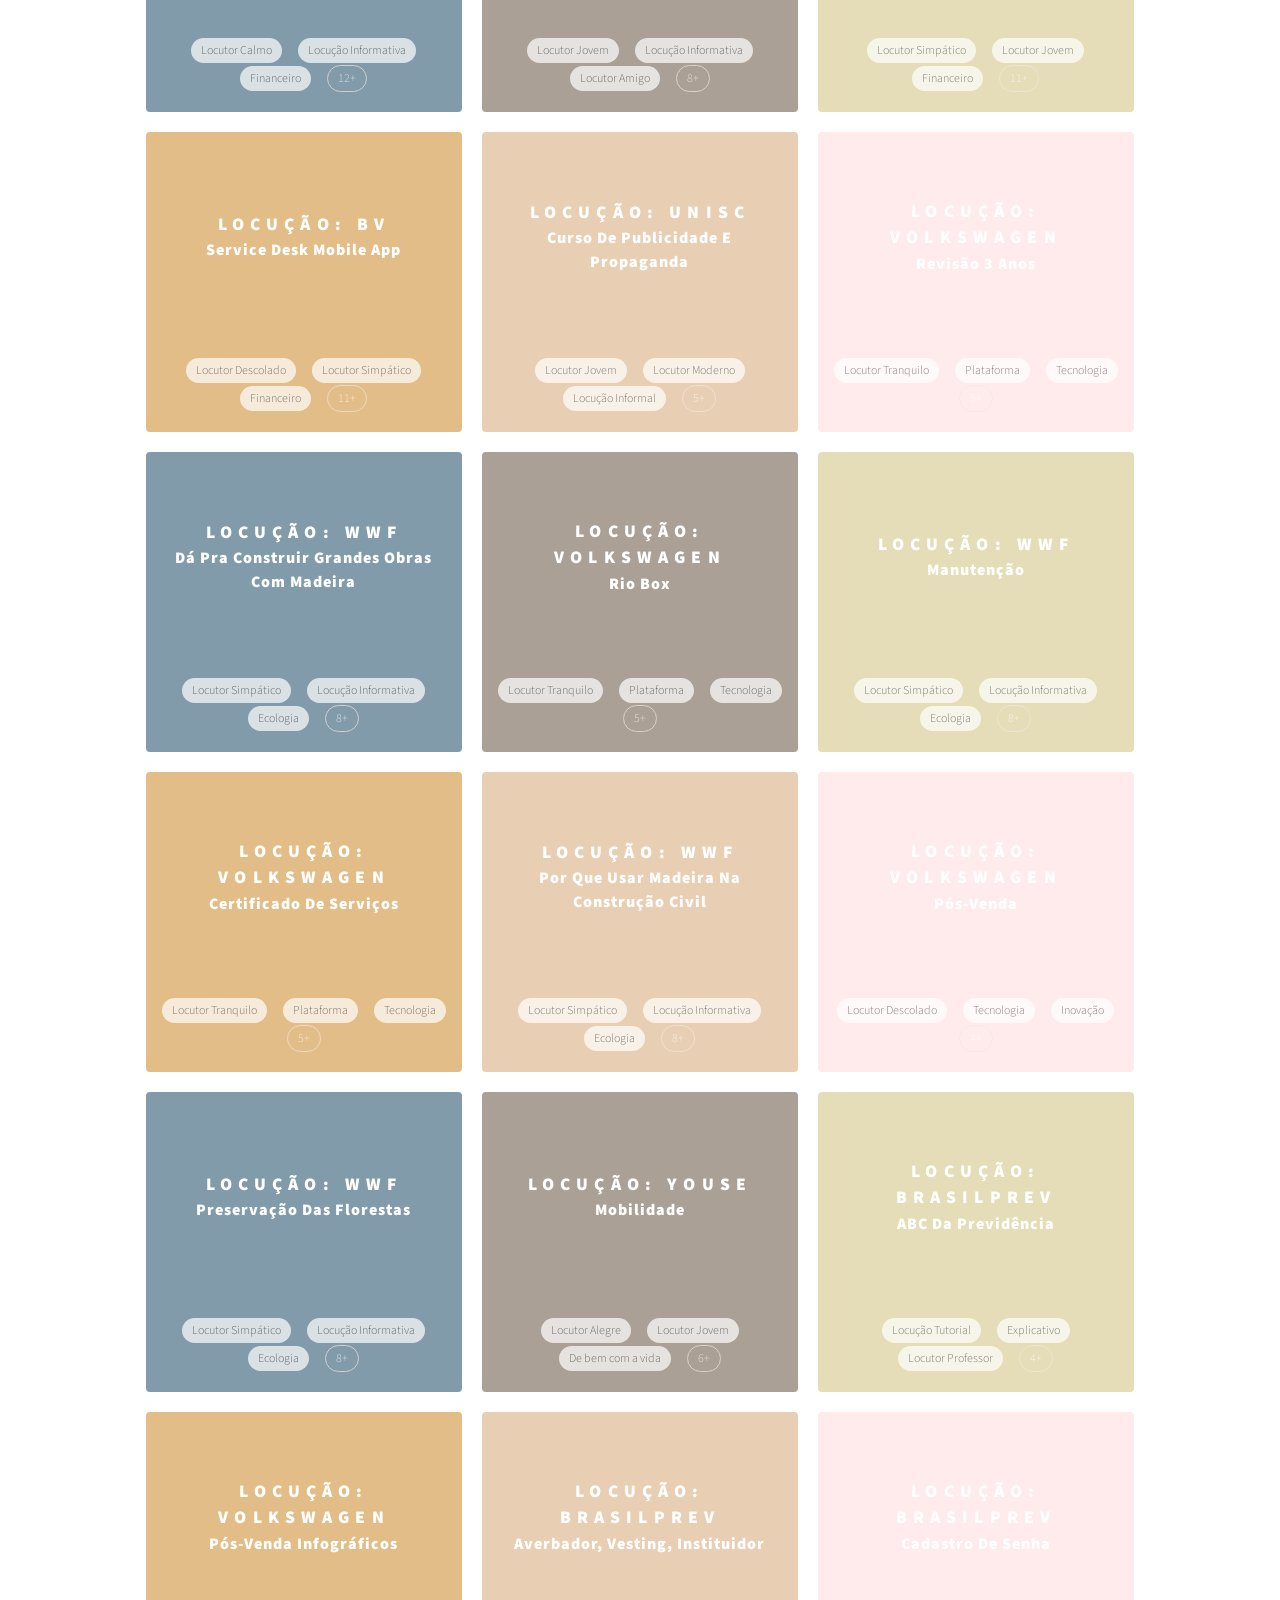
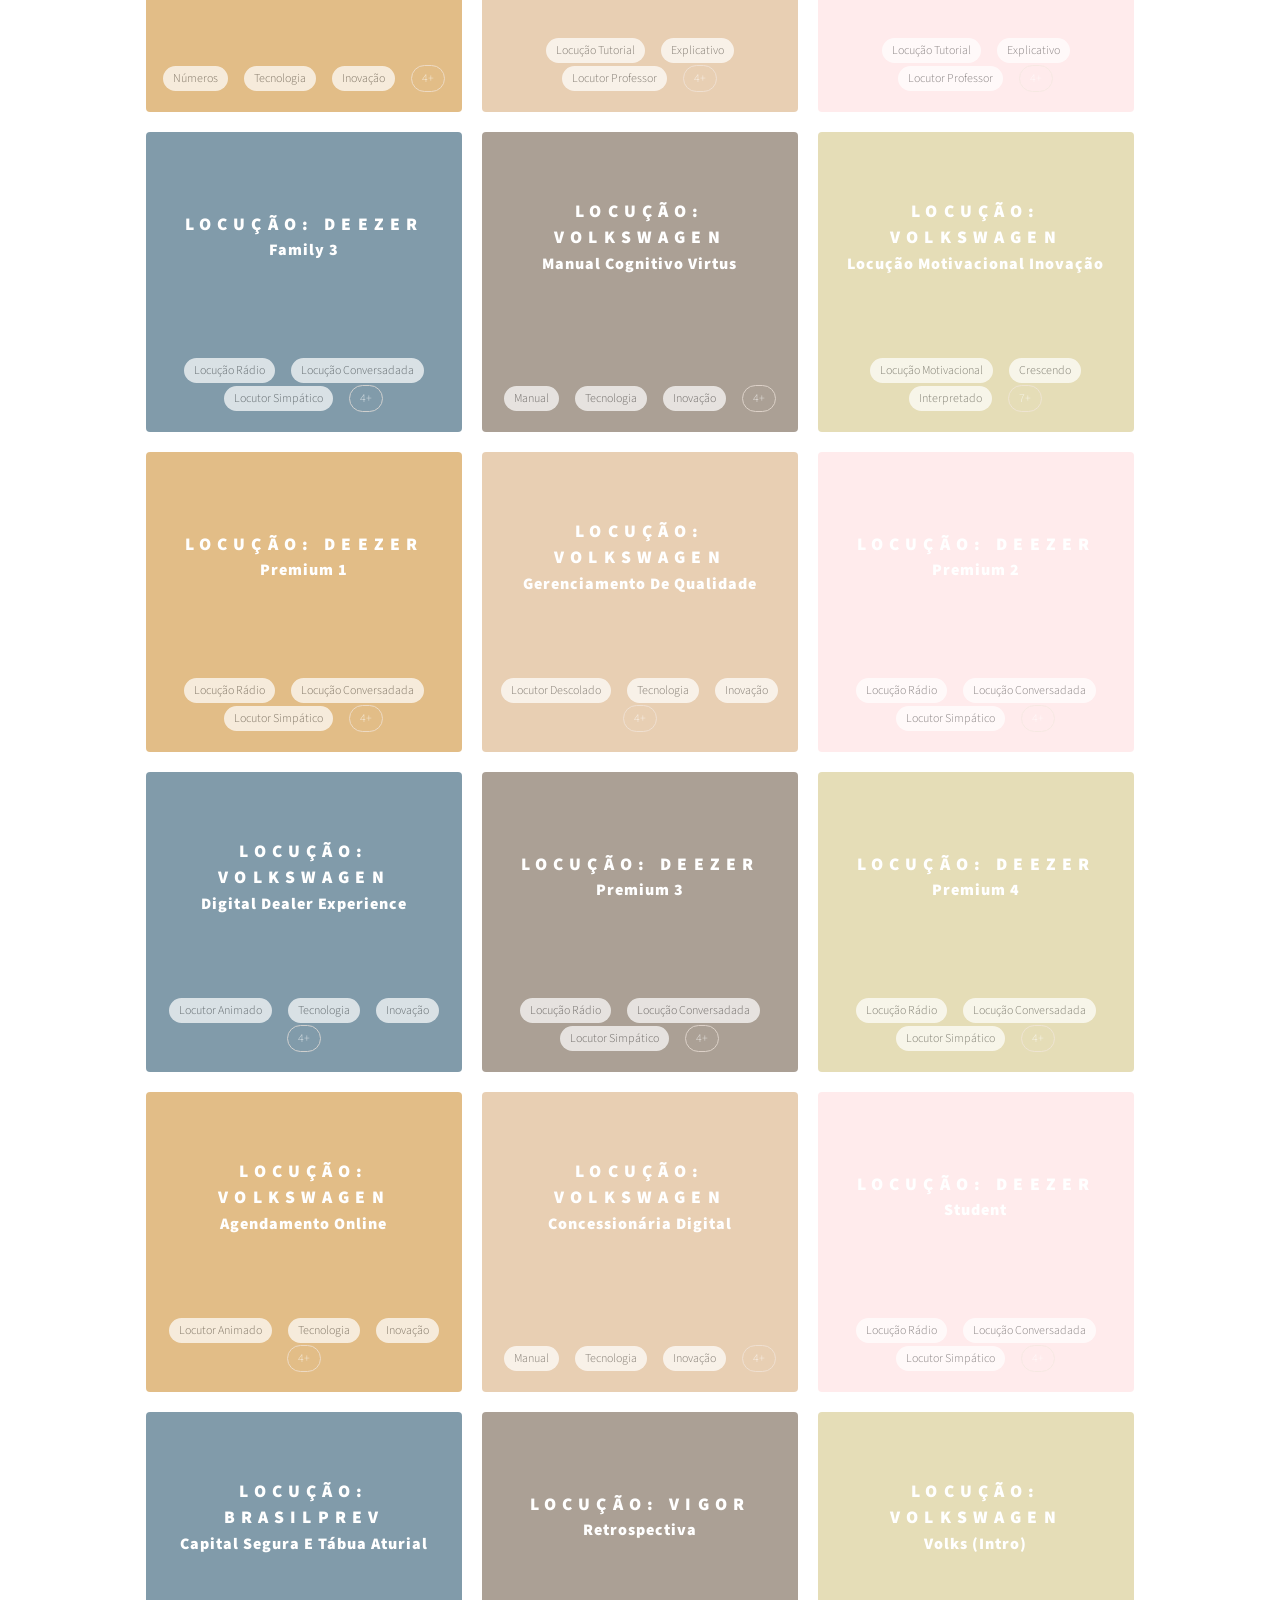
==== commit 6ef29248: "Update project & data files" ====
--- a/index.html
+++ b/index.html
@@ -1,275 +1,382 @@
-<!DOCTYPE HTML>
+<!DOCTYPE html>
 <!--
 	Free for personal and commercial use under the CCA 3.0 license (html5up.net/license)
 -->
-<html>
-<head>
-    <title>Gabriel Duarte - Portfólio de Locução</title>
-    <link rel="shortcut icon" href="favicon.ico">
-    <meta charset="utf-8"/>
-    <meta name="viewport" content="width=device-width, initial-scale=1, user-scalable=no"/>
-
-    <!-- Libraries -->
-    <link rel="stylesheet" href="assets/css/popover.css"/>
-
-    <link href="assets/css/material-icons.css" rel="stylesheet">
-    <!--    <link rel="stylesheet" href="assets/css/materialize.min.css">-->
-
-    <link href="assets/css/chips.css" rel="stylesheet">
-
-    <!-- Template -->
-
-    <link rel="stylesheet" href="assets/css/main.css"/>
-
-    <noscript>
-        <link rel="stylesheet" href="assets/css/noscript.css"/>
-    </noscript>
-
-    <!-- Custom -->
-
-    <link rel="stylesheet" href="assets/css/modal.css"/>
-    <link rel="stylesheet" href="assets/css/style.css"/>
-</head>
-<body class="is-preload">
-
-<div id="sobre" class="modal">
-    <div class="modal-content" align="center">
-        Eu comecei a trabalhar com áudio e música para filmes no mercado publicitário em 2010.<br>
-        Durante esse tempo, tive a oportunidade de produzir muitas peças pra agências e clientes prestigiados.<br>
-        Em 2014 comecei a gravar locução e nunca mais parei.<br>
-        <br>
-        <img src="images/gabriel duarte.png" class="modal__image" alt="Gabriel Duarte">
-    </div>
-</div>
-
-<div id="project_details" class="modal">
-
-    <div class="modal-content" align="center">
-
-        <!-- Soundcloud Iframe-->
-        <div id="soundcloud_iframe_wrapper"></div>
-
-        <!--YouTube Iframe-->
-        <div id="youtube_iframe_wrapper"></div>
-
-        <iframe id="youtube_iframe" width="100%" src="" frameborder="0"
-                allow="accelerometer; autoplay; encrypted-media; gyroscope; picture-in-picture"
-                allowfullscreen></iframe>
-
-        <div class="project__share_buttons">
-            <a class="button project__button project__share_buttons-link"><span class="fa link-icon"></span>
-                Compartilhar Link</a>
-            <a id="media_video_button" class="button project__button" download><span class="fa fa-download"></span>
-                Baixar Vídeo</a>
-            <a id="media_audio_button" class="button project__button" download><span class="fa fa-download"></span>
-                Baixar Áudio</a>
-        </div>
-
-        <div class="project__share_link project__share_link--project">
-            <input type="text"
-                   class="project__share_link_url"
-                   readonly
-                   value=""/>
-
-            <div class="project__share_link_copy"
-                 data-container="body"
-                 data-toggle="popover"
-                 data-placement="right"
-                 data-offset="0, 10"
-                 data-content="Link copiado para a área de transferência.">
-                Copiar
+<html lang="pt-BR">
+    <head>
+    <script id="mcjs">!function(c,h,i,m,p){m=c.createElement(h),p=c.getElementsByTagName(h)[0],m.async=1,m.src=i,p.parentNode.insertBefore(m,p)}(document,"script","https://chimpstatic.com/mcjs-connected/js/users/486d7400d94e8113ddb515c6c/6203117cd4d11f869c6a61887.js");</script>
+        <!-- Google Tag Manager -->
+<script>(function(w,d,s,l,i){w[l]=w[l]||[];w[l].push({'gtm.start':
+    new Date().getTime(),event:'gtm.js'});var f=d.getElementsByTagName(s)[0],
+    j=d.createElement(s),dl=l!='dataLayer'?'&l='+l:'';j.async=true;j.src=
+    'https://www.googletagmanager.com/gtm.js?id='+i+dl;f.parentNode.insertBefore(j,f);
+    })(window,document,'script','dataLayer','GTM-5L8PH3H');</script>
+    <!-- End Google Tag Manager -->
+        <title>Gabriel Duarte - Portfólio de Locução</title>
+        <!-- Adicionar keyword Locutor no title -->
+        <meta property="og:title" content="Gabriel Duarte" />
+        <link rel="shortcut icon" href="locutor-microfone.ico" />
+        <meta charset="utf-8" />
+        <meta
+            name="description"
+            content="Conheça o trabalho do locutor comercial Gabriel Duarte. Locuções para campanhas publicitárias para televisão, rádio, vídeos institucionais, tutoriais, áudiolivros, esperas telefônicas, chamadas promocionais, narrações, e-learnings, vídeos de treinamento, voz original, varejo, game e documentários."
+        />
+        <meta
+            name="keywords"
+            content="locutor gabriel, gabriel duarte, locutor jovem, locutor video, locutor filme, locução comercial, locutor inglês, locução vídeo, locutor publicitário, atendimento eletrônico, URA, narração, narrador, apresentador, estúdio profissional"
+        />
+        <meta
+            name="viewport"
+            content="width=device-width, initial-scale=1, user-scalable=yes"
+        />
+        <link rel=“canonical” href=”https://locutorgabriel.com.br/”/>
+
+        <!-- Libraries -->
+        <link rel="stylesheet" href="assets/css/popover.css" />
+
+        <link href="assets/css/material-icons.css" rel="stylesheet" />
+        <!--    <link rel="stylesheet" href="assets/css/materialize.min.css">-->
+
+        <link href="assets/css/chips.css" rel="stylesheet" />
+
+        <!-- Template -->
+
+        <link rel="stylesheet" href="assets/css/main.css" />
+
+        <noscript>
+            <link rel="stylesheet" href="assets/css/noscript.css" />
+        </noscript>
+
+        <!-- Custom -->
+
+        <link rel="stylesheet" href="assets/css/modal.css" />
+        <link rel="stylesheet" href="assets/css/style.css" />
+    </head>
+    <body class="is-preload">
+        <!-- Google Tag Manager (noscript) -->
+<noscript><iframe src="https://www.googletagmanager.com/ns.html?id=GTM-5L8PH3H"
+    height="0" width="0" style="display:none;visibility:hidden"></iframe></noscript>
+    <!-- End Google Tag Manager (noscript) -->
+        <div id="sobre" class="modal">
+            <div class="modal-content">
+                Comecei a trabalhar com áudio e música para filmes no mercado
+                publicitário em 2010.<br />
+                Durante esse tempo, tive a oportunidade de produzir trilhas
+                sonoras para grandes agências e marcas, <br />
+                período em que tive contato com a locução
+                comercial, dirigindo grandes locutores.<br />
+                Em 2014 fiz locução para vídeos internos, cases, vídeos de
+                apresentação, treinamento, pequenas campanhas para internet, <br />
+                institucionais e tutoriais, assumindo o cargo oficial de
+                locutor. Esses trabalhos renderam então outras locuções, <br />
+                incluindo spots de rádio, televisão, campanhas nacionais para clientes
+                como: Volkswagen, Amazon Prime, Comic Con, Bradesco, <br />
+                Johnnie Walker, Cheerios, Rappi, Ali Express, Banco do Brasil,
+                Extra, Fiat, Vigor, Renner, Honda, Itaú, Sebrae, <br />
+                Universidade Estácio de Sá, Pantene, Banco Votorantim, entre
+                outros; incluindo também locuções em língua estrangeira (inglês
+                e espanhol), <br />
+                voz original de personagem, games, narração de áudiolivro, spots para
+                rádio, portfolios, varejo, documentários, interfaces de voz, URA, espera
+                telefônica etc. <br />
+                Tenho um estúdio profissional onde estou esperando o seu contato
+                :)<br />
+                <br />
+                <img
+                    src="images/locutor_gabriel_duarte.png"
+                    class="modal__image"
+                    alt="Gabriel Duarte"
+                    title="Locutor Gabriel Duarte"
+                />
             </div>
         </div>
 
-        <div class="content project__tags"></div>
-
-    </div>
-
-</div>
-
-<!-- Wrapper -->
-<div id="wrapper">
-
-    <!-- Header -->
-    <header id="header">
-
-        <h1 class="header__title"><a href="/">Gabriel Duarte</a></h1>
-        <span class="title logo">- Portfólio de locução -</span><br>
-        <a href="#sobre" class="title logo">- Sobre -</a>
-        <section>
-            <ul class="icons">
-                <li>
-                    <a href="https://api.whatsapp.com/send/?phone=5511986686443" target="_blank"
-                       class="icon brands style2 fa-whatsapp"><span class="label">Whatsapp</span></a>
-                </li>
-                <li>
-                    <a class="icons__popover icons__phone icon solid style2 fa-phone"
-                         href="tel:5511986686443"
-                         data-container="body"
-                         data-toggle="popover"
-                         data-placement="top"
-                         data-offset="0, 10"
-                         data-content="+55 11 98668-6443">
-                        <span class="label">Telefone</span>
-                    </a>
-                </li>
-                <li>
-                    <a href="mailto:presto.gabriel@gmail.com"
-                       class="icons__popover icon solid style2 fa-envelope"
-                       data-container="body"
-                       data-toggle="popover"
-                       data-placement="top"
-                       data-offset="0, 10"
-                       data-content="presto.gabriel@gmail.com"><span class="label">E-mail</span></a>
-                </li>
-                <li>
-                    <a href="https://www.facebook.com/gabrielduarte2007"
-                       target="_blank"
-                       class="icon brands style2 fa-facebook-f"><span class="label">Facebook</span></a>
-                </li>
-                <li>
-                    <a href="https://www.instagram.com/gabrielduarte_loc/"
-                       target="_blank"
-                       class="icon brands style2 fa-instagram"><span class="label">Instagram</span></a>
-                </li>
-                <li>
-                    <a href="https://soundcloud.com/gabrielduarte/sets/selecao-de-trabalhos"
-                       target="_blank"
-                       class="icon brands style2 fa-soundcloud"><span class="label">Soundcloud</span></a>
-                </li>
-                <li>
-                    <a href="https://www.youtube.com/user/zeroaeskerda/playlists"
-                       target="_blank"
-                       class="icon brands style2 fa-youtube"><span class="label">YouTube</span></a>
-                </li>
-            </ul>
-        </section>
-
-    </header>
-
-    <!-- Main -->
-    <div id="main">
-
-        <div class="inner">
-            <div class="project-search">
-                <span class="icon solid search-icon style2 fa-search label"></span>
-
-                <div class="chips chips-autocomplete"></div>
-
-                <input type="button"
-                       class="project-search__button primary"
-                       value="Buscar"/>
-            </div>
-
-            <div class="project-share-search-wrapper">
-                <div class="project-share-search">
-                    <a class="button project__button project-share-search__button"><span class="fa link-icon"></span>
-                        Compartilhe essa busca</a>
-
-                    <div class="project__share_link project__share_link--search">
-                        <div class="project__search-share_link_copy"
-                             data-container="body"
-                             data-toggle="popover"
-                             data-placement="top"
-                             data-offset="0, 10"
-                             data-content="Link copiado para a área de transferência.">
-                            Copiar
-                        </div>
-
-                        <input type="text"
-                               class="project__search_share_link_url"
-                               readonly
-                               value=""/>
+        <div id="project_details" class="modal">
+            <div class="modal-content">
+                <!-- Soundcloud Iframe-->
+                <div id="soundcloud_iframe_wrapper"></div>
+
+                <!--YouTube Iframe-->
+                <div id="youtube_iframe_wrapper"></div>
+
+                <iframe
+                    id="youtube_iframe"
+                    src="#"
+                    allow="accelerometer; autoplay; encrypted-media; gyroscope; picture-in-picture"
+                    allowfullscreen
+                ></iframe>
+
+                <div class="project__share_buttons">
+                    <a
+                        class="button project__button project__share_buttons-link"
+                        ><span class="fa link-icon"></span> Compartilhar Link</a
+                    >
+                    <a
+                        href="#"
+                        id="media_video_button"
+                        class="button project__button"
+                        download
+                        ><span class="fa fa-download"></span> Baixar Vídeo</a
+                    >
+                    <a
+                        href="#"
+                        id="media_audio_button"
+                        class="button project__button"
+                        download
+                        ><span class="fa fa-download"></span> Baixar Áudio</a
+                    >
+                </div>
+
+                <div class="project__share_link project__share_link--project">
+                    <input
+                        type="text"
+                        class="project__share_link_url"
+                        readonly
+                        value=""
+                    />
+
+                    <div
+                        class="project__share_link_copy"
+                        data-container="body"
+                        data-toggle="popover"
+                        data-placement="top"
+                        data-offset="0, 0"
+                        data-content="Link copiado para a área de transferência."
+                    >
+                        Copiar
                     </div>
                 </div>
+
+                <div class="content project__tags"></div>
             </div>
-
-            <section id="projects" class="tiles">
-
-                <article id="project_base" class="project">
-                    <div class="image">
-                        <div class="project__image"></div>
+        </div>
+
+        <!-- Wrapper -->
+        <div id="wrapper">
+            <!-- Header -->
+            <header id="header">
+                <h1 class="header__title"><a href="/">Locutor Gabriel Duarte</a></h1>
+                <!--Add h1 keyword Locutor Gabriel Duarte -->
+                <span class="title logo">- Portfólio de locução -</span><br />
+                <a href="#sobre" class="title logo">- Sobre -</a>
+                <section>
+                    <ul class="icons">
+                        <li>
+                            <a
+                                href="https://api.whatsapp.com/send/?phone=5511986686443"
+                                target="_blank"
+                                class="icon brands style2 fa-whatsapp"
+                                ><span class="label">Whatsapp</span></a
+                            >
+                        </li>
+                        <li>
+                            <a
+                                class="icons__popover icons__phone icon solid style2 fa-phone"
+                                href="tel:5511986686443"
+                                data-container="body"
+                                data-toggle="popover"
+                                data-placement="top"
+                                data-offset="0, 10"
+                                data-content="+55 11 98668-6443"
+                            >
+                                <span class="label">Telefone</span>
+                            </a>
+                        </li>
+                        <li>
+                            <a
+                                href="mailto:presto.gabriel@gmail.com"
+                                class="icons__popover icon solid style2 fa-envelope"
+                                data-container="body"
+                                data-toggle="popover"
+                                data-placement="top"
+                                data-offset="0, 10"
+                                data-content="presto.gabriel@gmail.com"
+                                ><span class="label">E-mail</span></a
+                            >
+                        </li>
+                        <li>
+                            <a
+                                href="https://www.facebook.com/gabrielduarte2007"
+                                target="_blank"
+                                class="icon brands style2 fa-facebook-f"
+                                ><span class="label">Facebook</span></a
+                            >
+                        </li>
+                        <li>
+                            <a
+                                href="https://www.instagram.com/gabrielduarte_loc/"
+                                target="_blank"
+                                class="icon brands style2 fa-instagram"
+                                ><span class="label">Instagram</span></a
+                            >
+                        </li>
+                        <li>
+                            <a
+                                href="https://soundcloud.com/gabrielduarte/sets/selecao-de-trabalhos"
+                                target="_blank"
+                                class="icon brands style2 fa-soundcloud"
+                                ><span class="label">Soundcloud</span></a
+                            >
+                        </li>
+                        <li>
+                            <a
+                                href="https://www.youtube.com/user/zeroaeskerda/playlists"
+                                target="_blank"
+                                class="icon brands style2 fa-youtube"
+                                ><span class="label">YouTube</span></a
+                            >
+                        </li>
+                    </ul>
+                </section>
+            </header>
+
+            <!-- Main -->
+            <div id="main">
+                <div class="inner">
+                    <div class="project-search">
+                        <span
+                            class="icon solid search-icon style2 fa-search label"
+                        ></span>
+
+                        <div class="chips chips-autocomplete"></div>
+
+                        <input
+                            type="button"
+                            class="project-search__button primary"
+                            value="Buscar"
+                        />
                     </div>
 
-                    <a href="#" class="link">
-                        <h2 class="project__title">Title</h2>
-                        <h3 class="project__subtitle">Subtitle</h3>
-                    </a>
-
-                    <div class="content project__tags"></div>
-                </article>
-
-            </section>
+                    <div class="project-share-search-wrapper">
+                        <div class="project-share-search">
+                            <a
+                                class="button project__button project-share-search__button"
+                                ><span class="fa link-icon"></span> Compartilhe
+                                essa busca</a
+                            >
+
+                            <div
+                                class="project__share_link project__share_link--search"
+                            >
+                                <div
+                                    class="project__search-share_link_copy"
+                                    data-container="body"
+                                    data-toggle="popover"
+                                    data-placement="top"
+                                    data-offset="0, 10"
+                                    data-content="Link copiado para a área de transferência."
+                                >
+                                    Copiar
+                                </div>
+
+                                <input
+                                    type="text"
+                                    class="project__search_share_link_url"
+                                    readonly
+                                    value=""
+                                />
+                            </div>
+                        </div>
+                    </div>
+
+                    <section id="projects" class="tiles">
+                        <article id="project_base" class="project">
+                            <div class="image">
+                                <div class="project__image"></div>
+                            </div>
+
+                            <a href="#" class="link">
+                                <h2 class="project__title">Title</h2>
+                                <h3 class="project__subtitle">Subtitle</h3>
+                            </a>
+
+                            <div class="content project__tags"></div>
+                        </article>
+                    </section>
+                </div>
+            </div>
+
+            <!-- Footer -->
+            <footer id="footer">
+                <div class="inner">
+                    <ul class="copyright">
+                        <li>
+                            &copy; Gabriel Duarte. Todos os direitos reservados
+                        </li>
+                    </ul>
+                </div>
+            </footer>
         </div>
-    </div>
-
-    <!-- Footer -->
-    <footer id="footer">
-        <div class="inner">
-            <ul class="copyright">
-                <li>&copy; Gabriel Duarte. Todos os direitos reservados</li>
-            </ul>
-        </div>
-    </footer>
-
-</div>
-
-<!-- Extensions -->
-<script src="assets/js/array.extensions.js"></script>
-
-<!-- Libraries -->
-<script src="assets/js/jquery.min.js"></script>
-<script src="assets/js/browser.min.js"></script>
-<script src="assets/js/breakpoints.min.js"></script>
-<script src="assets/js/popper.min.js"
-        integrity="sha384-ApNbgh9B+Y1QKtv3Rn7W3mgPxhU9K/ScQsAP7hUibX39j7fakFPskvXusvfa0b4Q"
-        crossorigin="anonymous"></script>
-<script src="assets/js/bootstrap.min.js"
-        integrity="sha384-JZR6Spejh4U02d8jOt6vLEHfe/JQGiRRSQQxSfFWpi1MquVdAyjUar5+76PVCmYl"
-        crossorigin="anonymous"></script>
-<script src="assets/js/levenshtein.js"></script>
-<script src="assets/js/download.js"></script>
-<script src="assets/js/materialize.min.js"></script>
-
-<!-- Template Scripts -->
-<script src="assets/js/util.js"></script>
-<script src="assets/js/main.js"></script>
-
-<!-- Custom scripts -->
-<script src="assets/js/search.js"></script>
-<script src="assets/js/modal.js"></script>
-<script src="assets/js/layout.js"></script>
-<script src="assets/js/projects.js"></script>
-
-<!-- Hotjar -->
-<script>
-    (function (h, o, t, j, a, r) {
-        h.hj = h.hj || function () {
-            (h.hj.q = h.hj.q || []).push(arguments)
-        };
-        h._hjSettings = {hjid: 1961038, hjsv: 6};
-        a = o.getElementsByTagName('head')[0];
-        r = o.createElement('script');
-        r.async = 1;
-        r.src = t + h._hjSettings.hjid + j + h._hjSettings.hjsv;
-        a.appendChild(r);
-    })(window, document, 'https://static.hotjar.com/c/hotjar-', '.js?sv=');
-</script>
-
-<!-- Google Analytics -->
-<!-- Global site tag (gtag.js) - Google Analytics -->
-<script async src="https://www.googletagmanager.com/gtag/js?id=UA-176390028-1"></script>
-<script>
-    window.dataLayer = window.dataLayer || [];
-
-    function gtag() {
-        dataLayer.push(arguments);
-    }
-
-    gtag('js', new Date());
-
-    gtag('config', 'UA-176390028-1');
-</script>
-
-</body>
+
+        <!-- Extensions -->
+        <script src="assets/js/array.extensions.js"></script>
+
+        <!-- Libraries -->
+        <script src="assets/js/jquery.min.js"></script>
+        <script src="assets/js/browser.min.js"></script>
+        <script src="assets/js/breakpoints.min.js"></script>
+        <script
+            src="assets/js/popper.min.js"
+            integrity="sha384-ApNbgh9B+Y1QKtv3Rn7W3mgPxhU9K/ScQsAP7hUibX39j7fakFPskvXusvfa0b4Q"
+            crossorigin="anonymous"
+        ></script>
+        <script
+            src="assets/js/bootstrap.min.js"
+            integrity="sha384-JZR6Spejh4U02d8jOt6vLEHfe/JQGiRRSQQxSfFWpi1MquVdAyjUar5+76PVCmYl"
+            crossorigin="anonymous"
+        ></script>
+        <script src="assets/js/levenshtein.js"></script>
+        <script src="assets/js/download.js"></script>
+        <script src="assets/js/materialize.min.js"></script>
+
+        <!-- Template Scripts -->
+        <script src="assets/js/util.js"></script>
+        <script src="assets/js/main.js"></script>
+
+        <!-- Custom scripts -->
+        <script src="assets/js/search.js"></script>
+        <script src="assets/js/modal.js"></script>
+        <script src="assets/js/layout.js"></script>
+        <script src="assets/js/projects.js"></script>
+
+        <!-- Hotjar -->
+        <script>
+            (function (h, o, t, j, a, r) {
+                h.hj =
+                    h.hj ||
+                    function () {
+                        (h.hj.q = h.hj.q || []).push(arguments);
+                    };
+                h._hjSettings = { hjid: 1961038, hjsv: 6 };
+                a = o.getElementsByTagName("head")[0];
+                r = o.createElement("script");
+                r.async = 1;
+                r.src = t + h._hjSettings.hjid + j + h._hjSettings.hjsv;
+                a.appendChild(r);
+            })(
+                window,
+                document,
+                "https://static.hotjar.com/c/hotjar-",
+                ".js?sv="
+            );
+        </script>
+
+        <!-- Google Analytics -->
+        <!-- Global site tag (gtag.js) - Google Analytics -->
+        <script
+            async
+            src="https://www.googletagmanager.com/gtag/js?id=UA-176390028-1"
+        ></script>
+        <script>
+            window.dataLayer = window.dataLayer || [];
+
+            function gtag() {
+                dataLayer.push(arguments);
+            }
+
+            gtag("js", new Date());
+
+            gtag("config", "UA-176390028-1");
+        </script>
+    </body>
 </html>
--- a/assets/css/modal.css
+++ b/assets/css/modal.css
@@ -21,10 +21,12 @@
     border: 1px solid #888;
     width: 80%; /* Could be more or less, depending on screen size */
     overflow: auto;
+    text-align: center;
 }
 
 #youtube_iframe {
     height: calc(100vh - 215px);
+    width: 100%;
 }
 
 @media screen and (max-width: 600px) {
--- a/assets/css/style.css
+++ b/assets/css/style.css
@@ -20,6 +20,35 @@
     padding-right: 10px;
     box-shadow: inset 0 0 0 1px #585858;
     width: 100%;
+}
+
+.boletim {
+    width: 100vw;
+    max-width: 800px;
+    margin: 0 auto;
+    display: flex;
+    flex-direction: column;
+    align-items: center;
+}
+.photo-boletim {
+    height: 200px;
+    width: 200px;
+    background: url(../../images/locutor_gabriel_duarte.png) no-repeat center;
+    background-size: cover;
+    border-radius: 50%;
+    margin-bottom: 40px;
+}
+.content-boletim {
+    width: 100%;
+    max-width: 600px;
+}
+#main .content-boletim form {
+    padding: 8px 16px;
+}
+#main .content-boletim input[type=email]:focus, #main .content-boletim input[type=email] {
+    box-shadow: none;
+    border: none;
+    width: calc(100% - 180px)
 }
 
 @media only screen and (max-width: 600px) {
